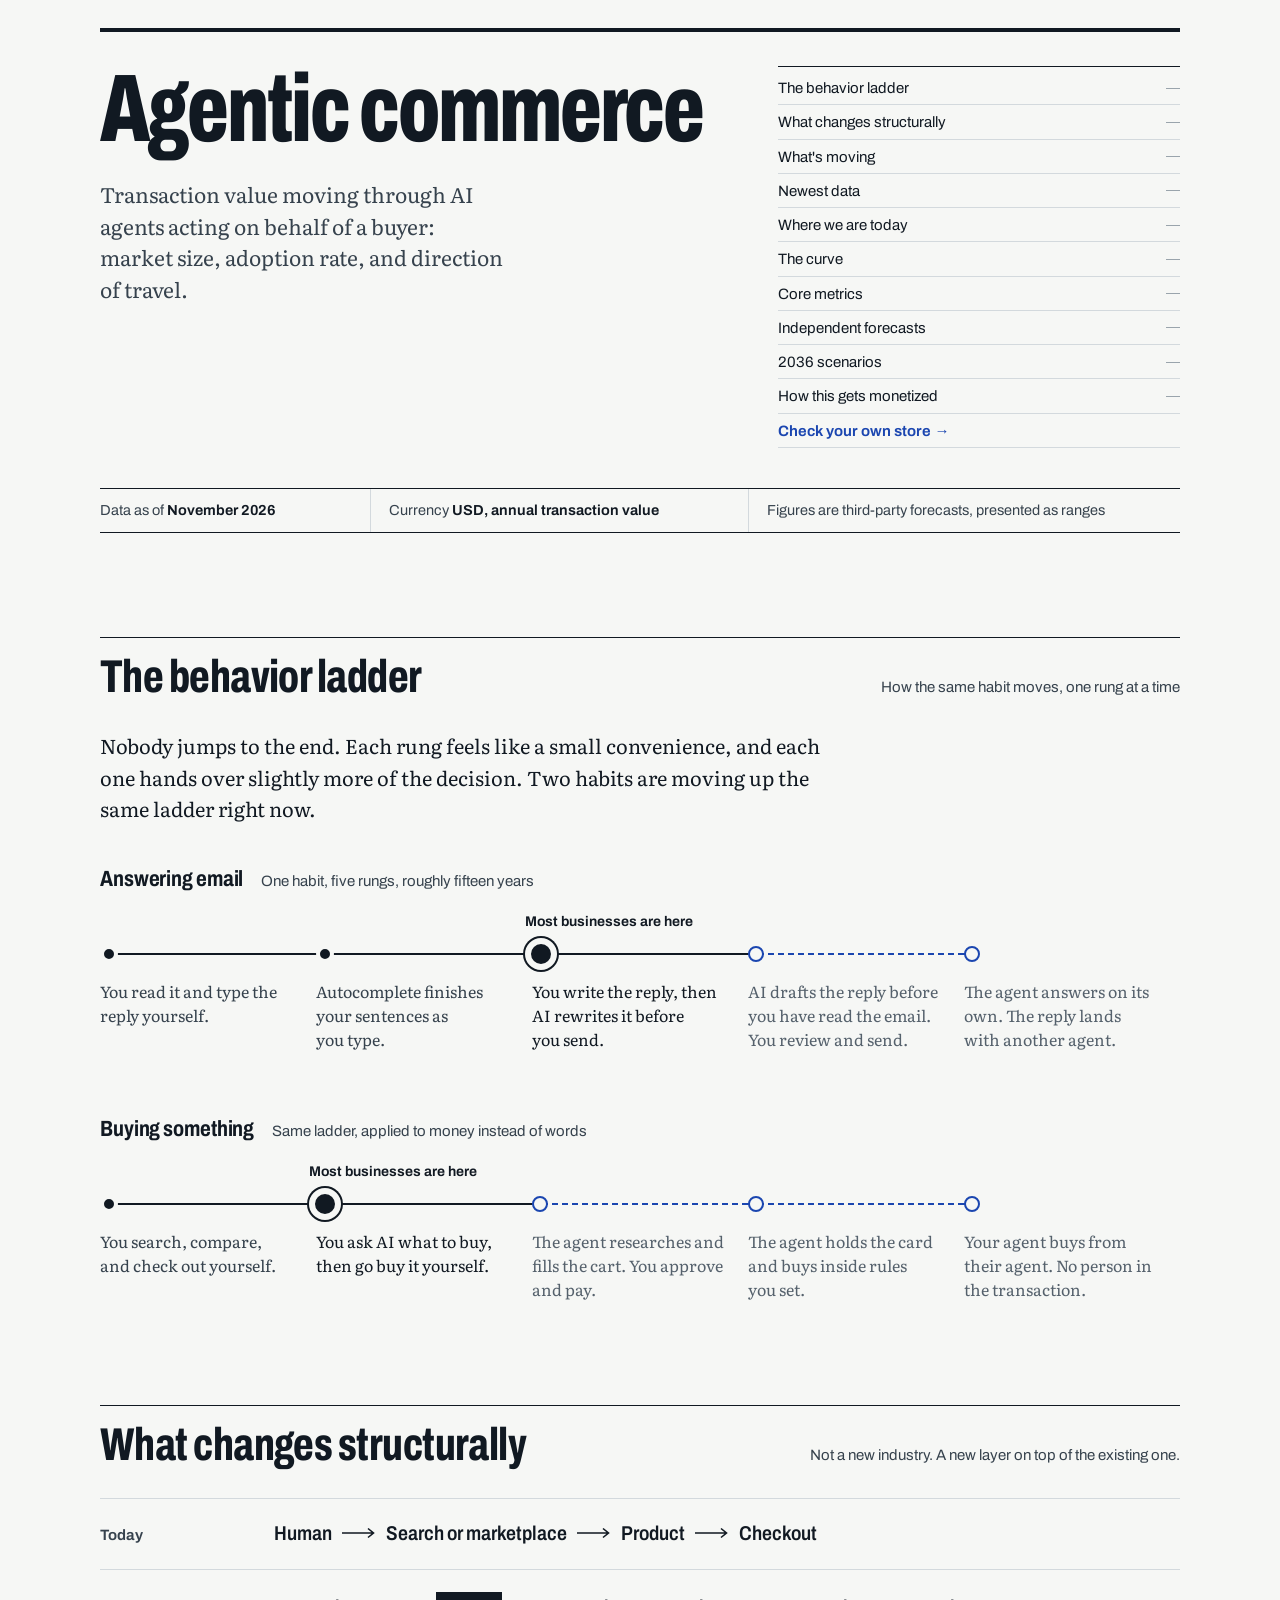
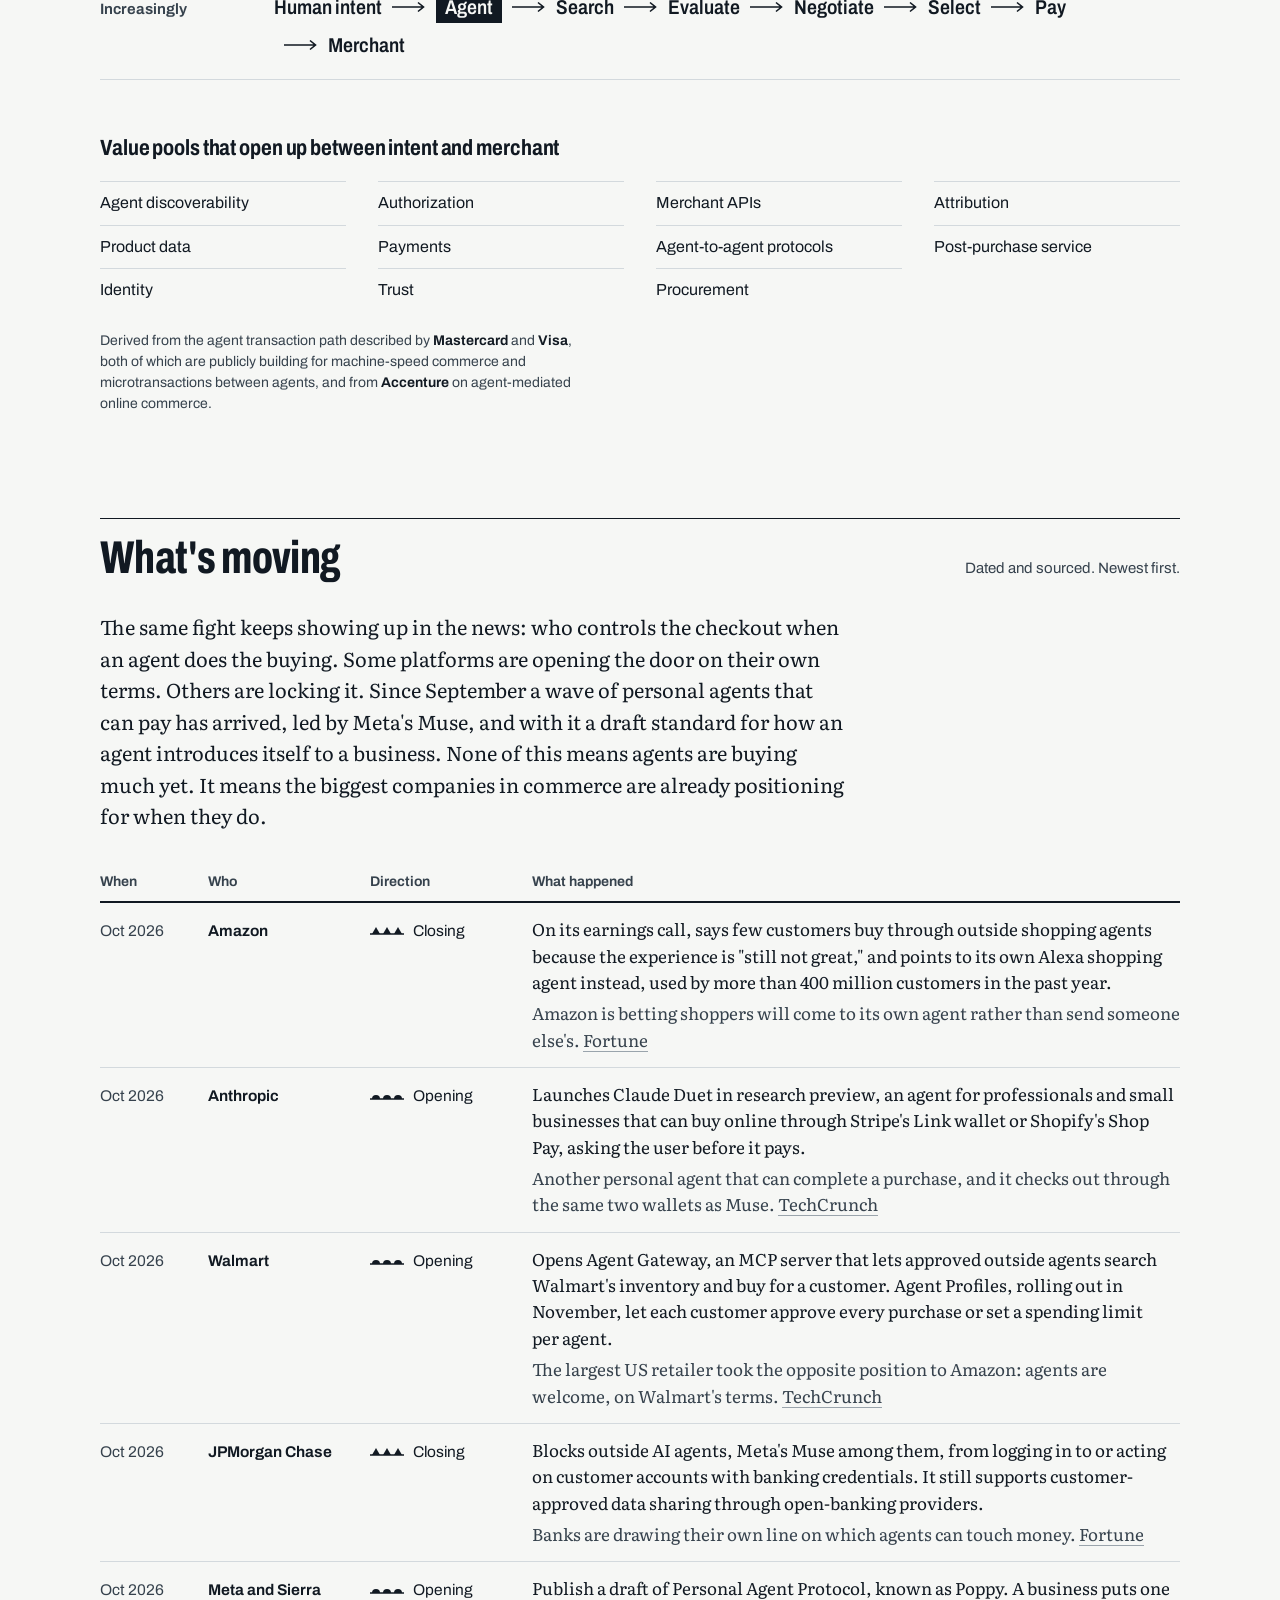
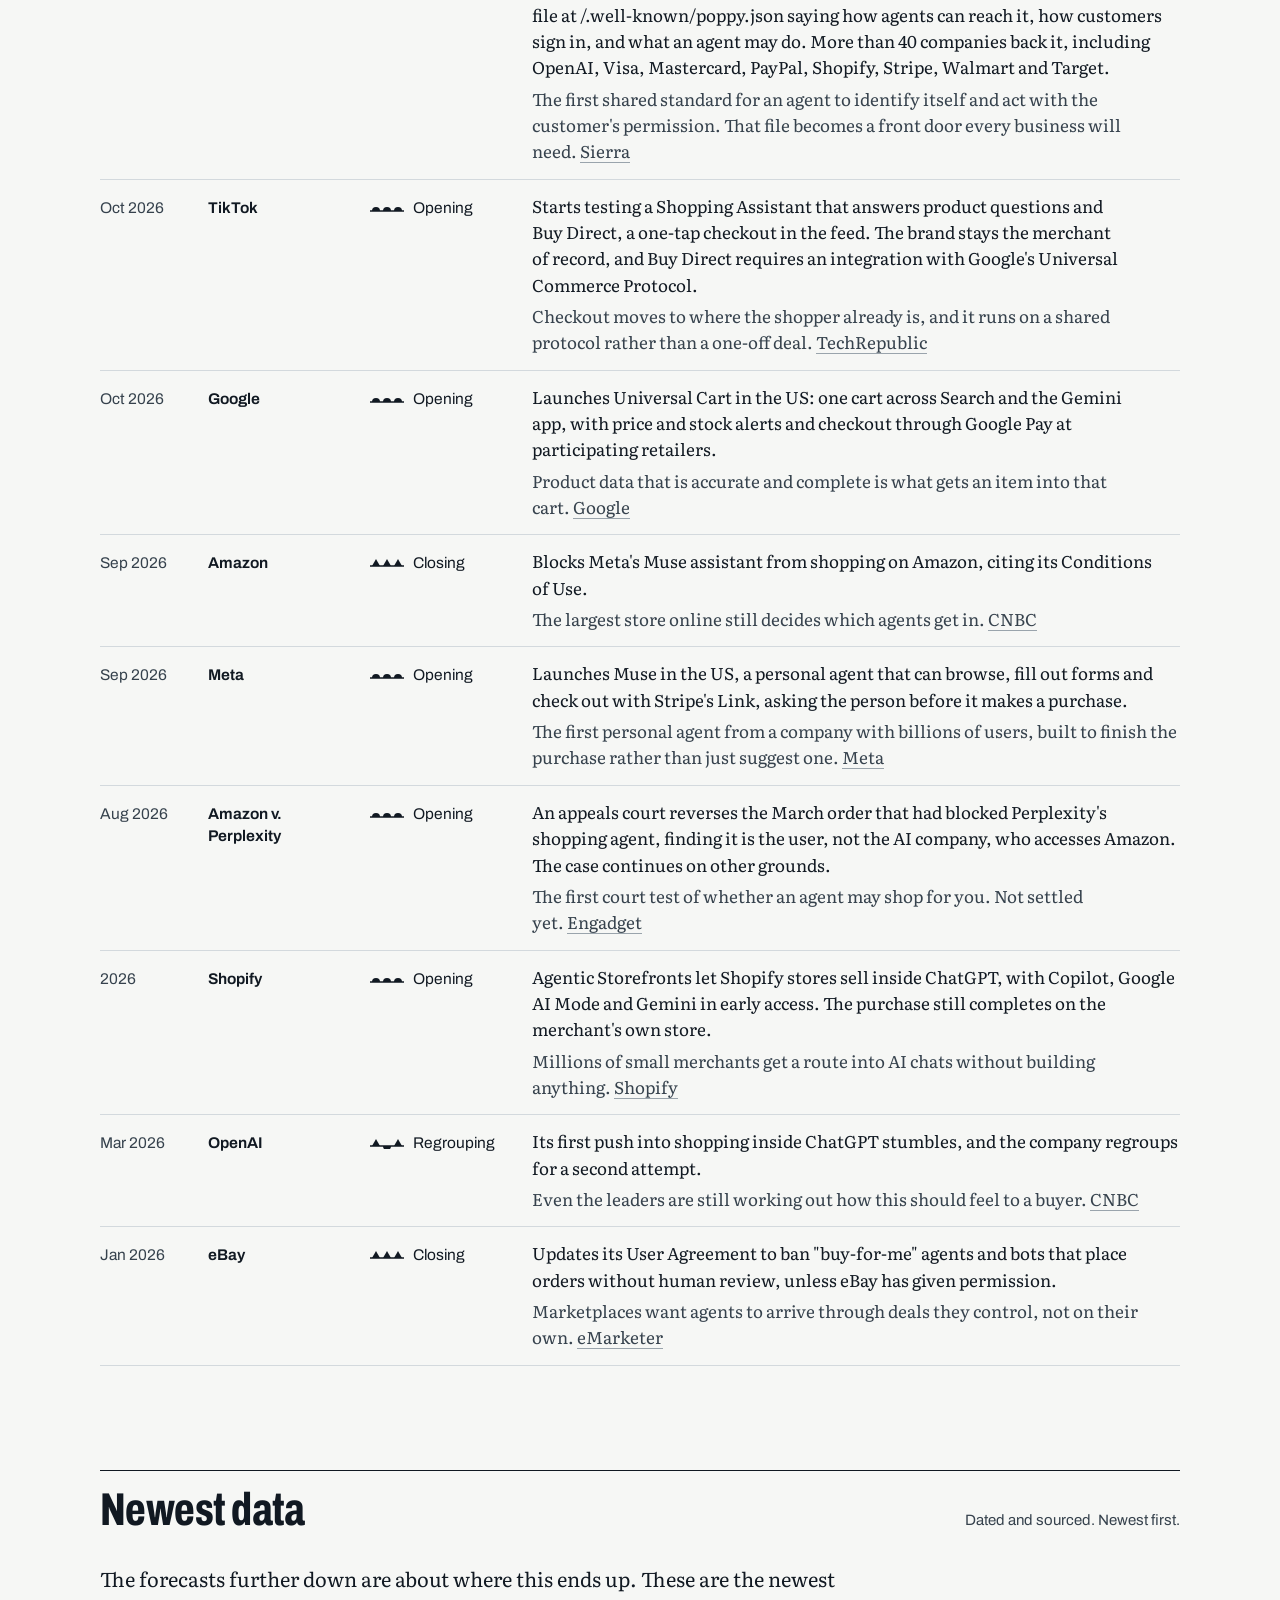
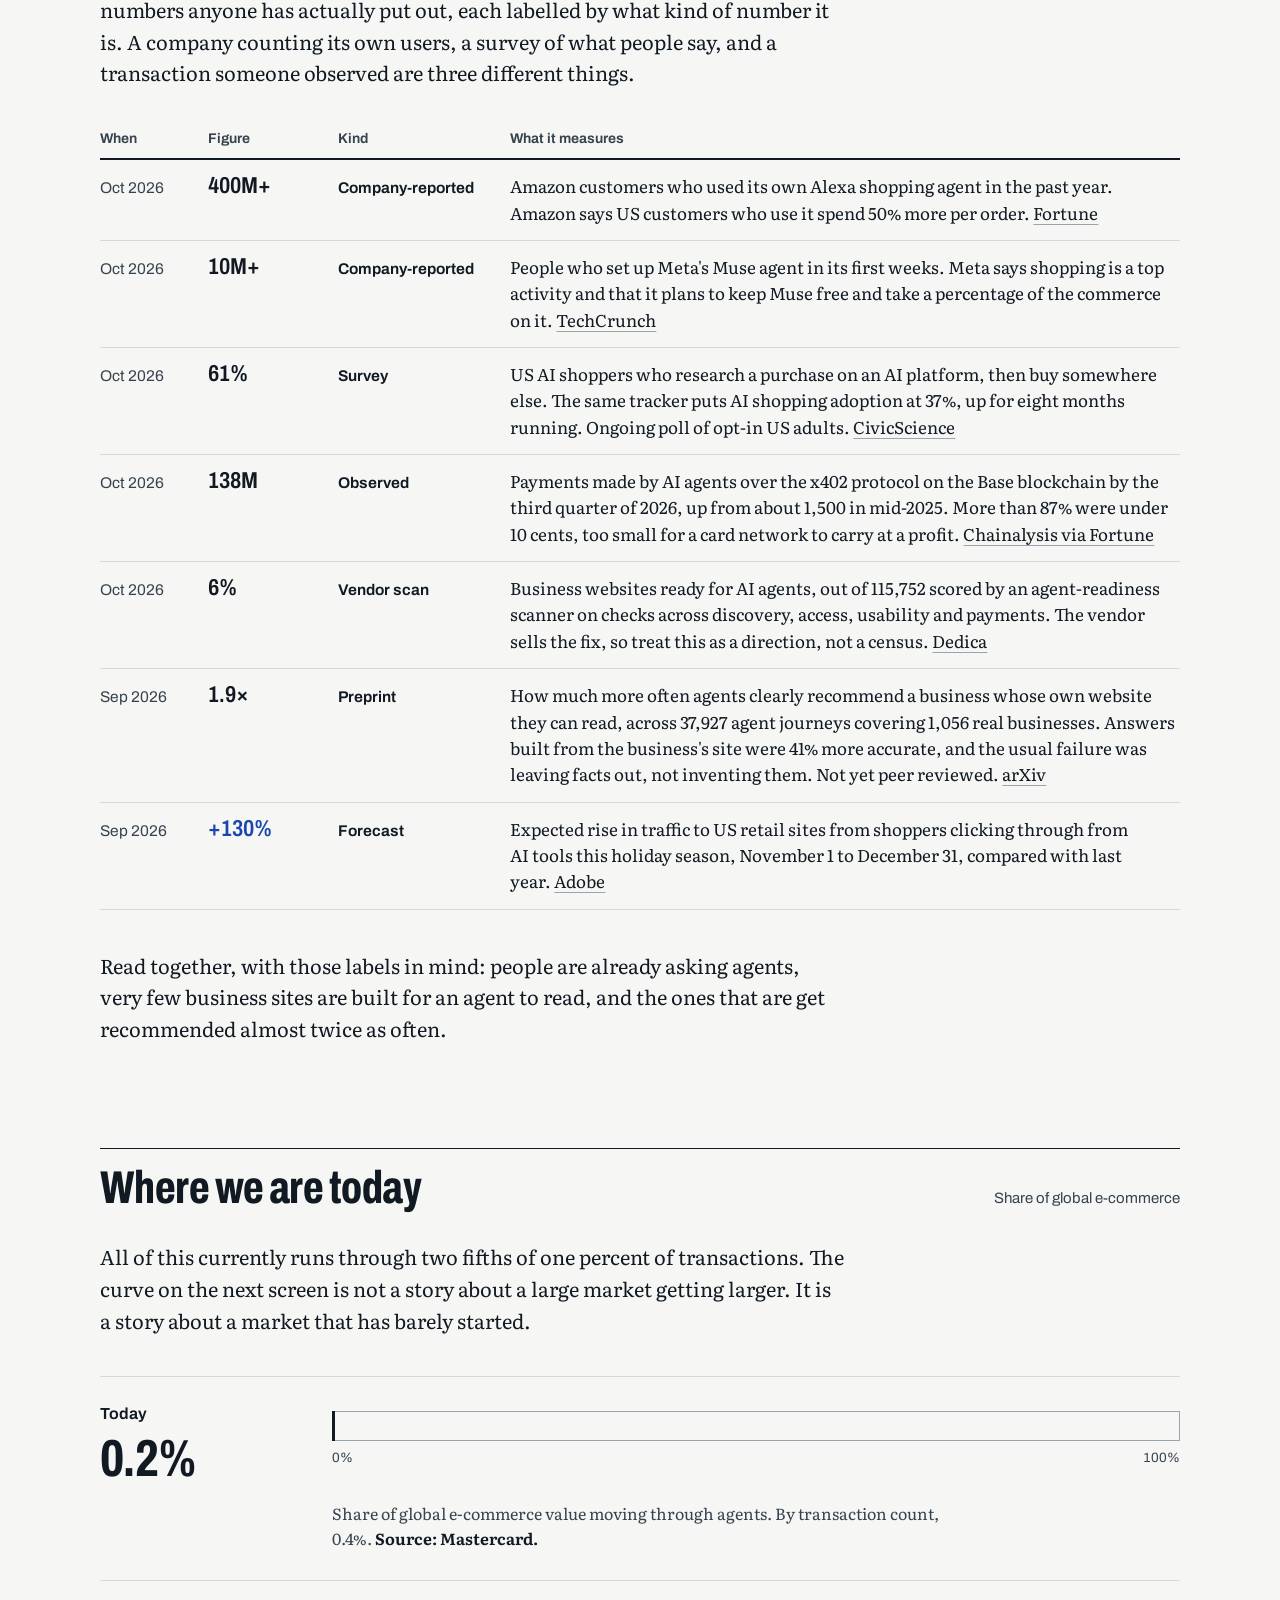
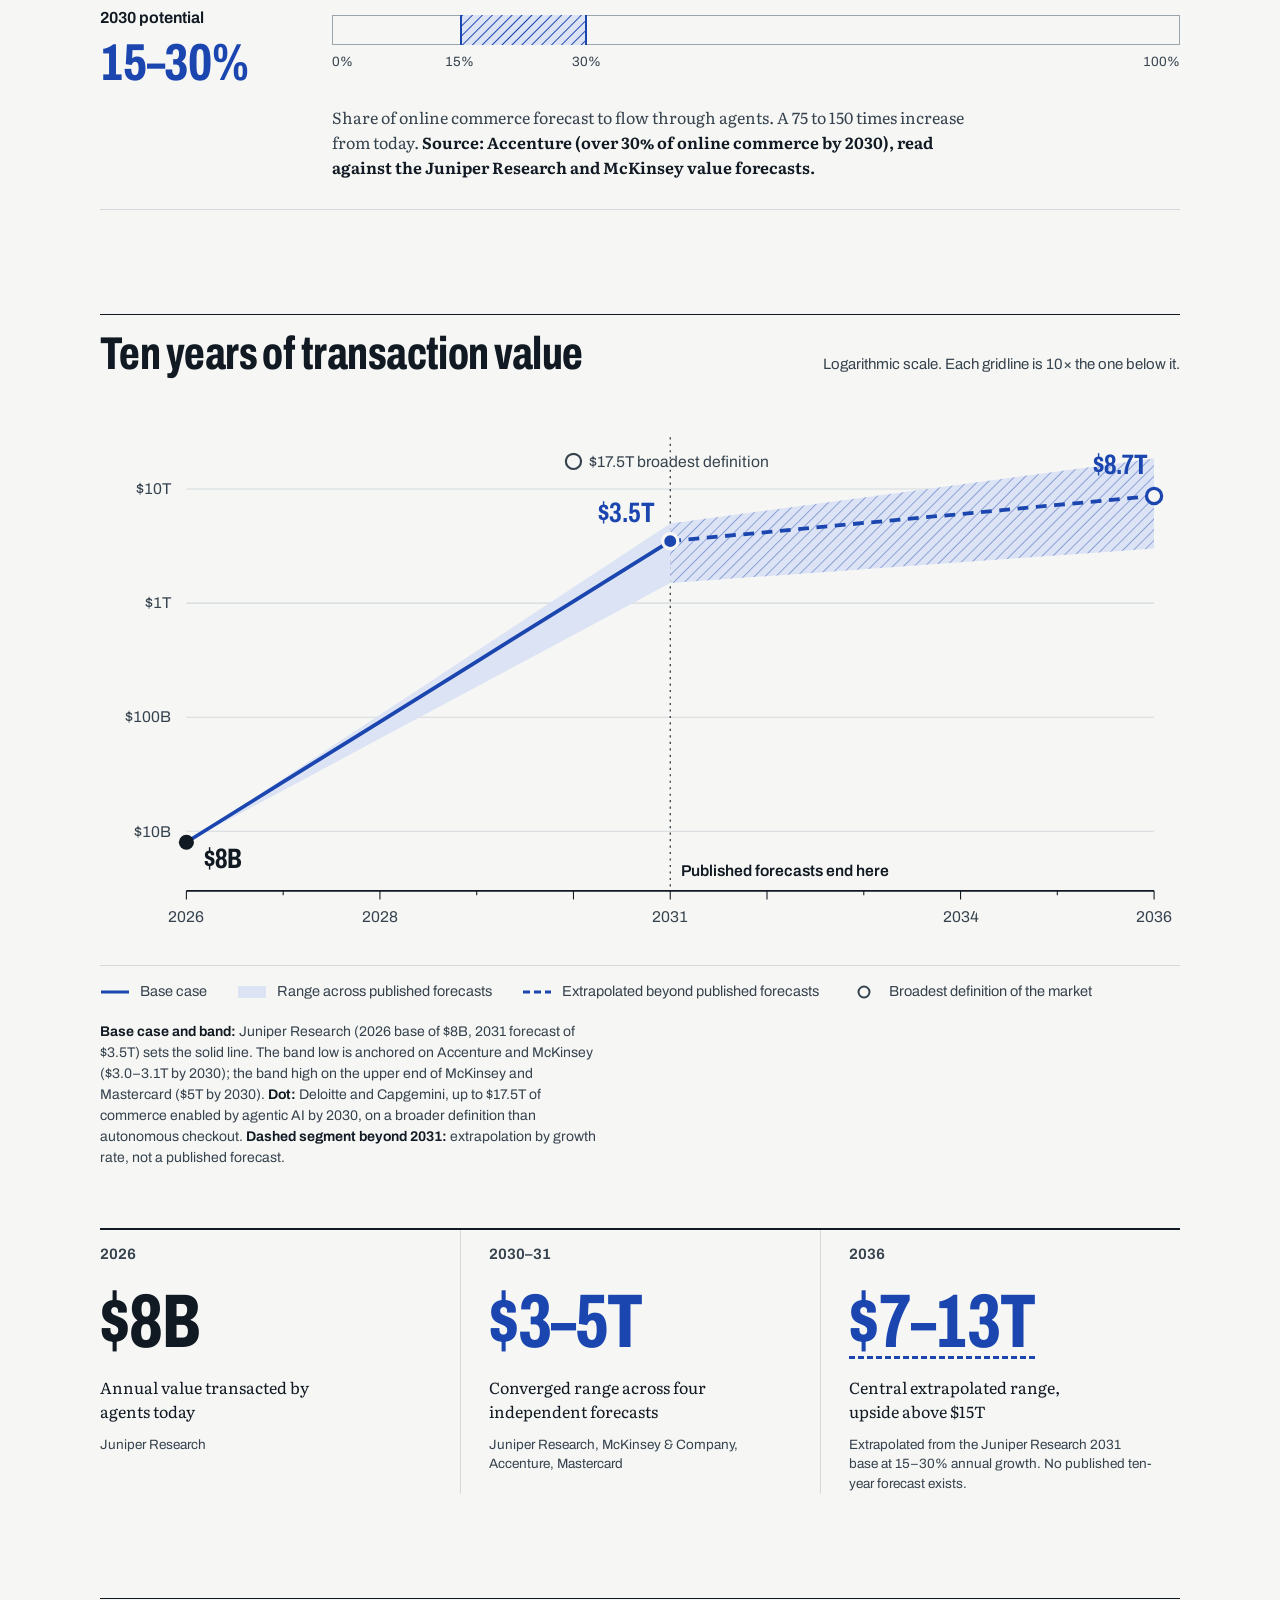
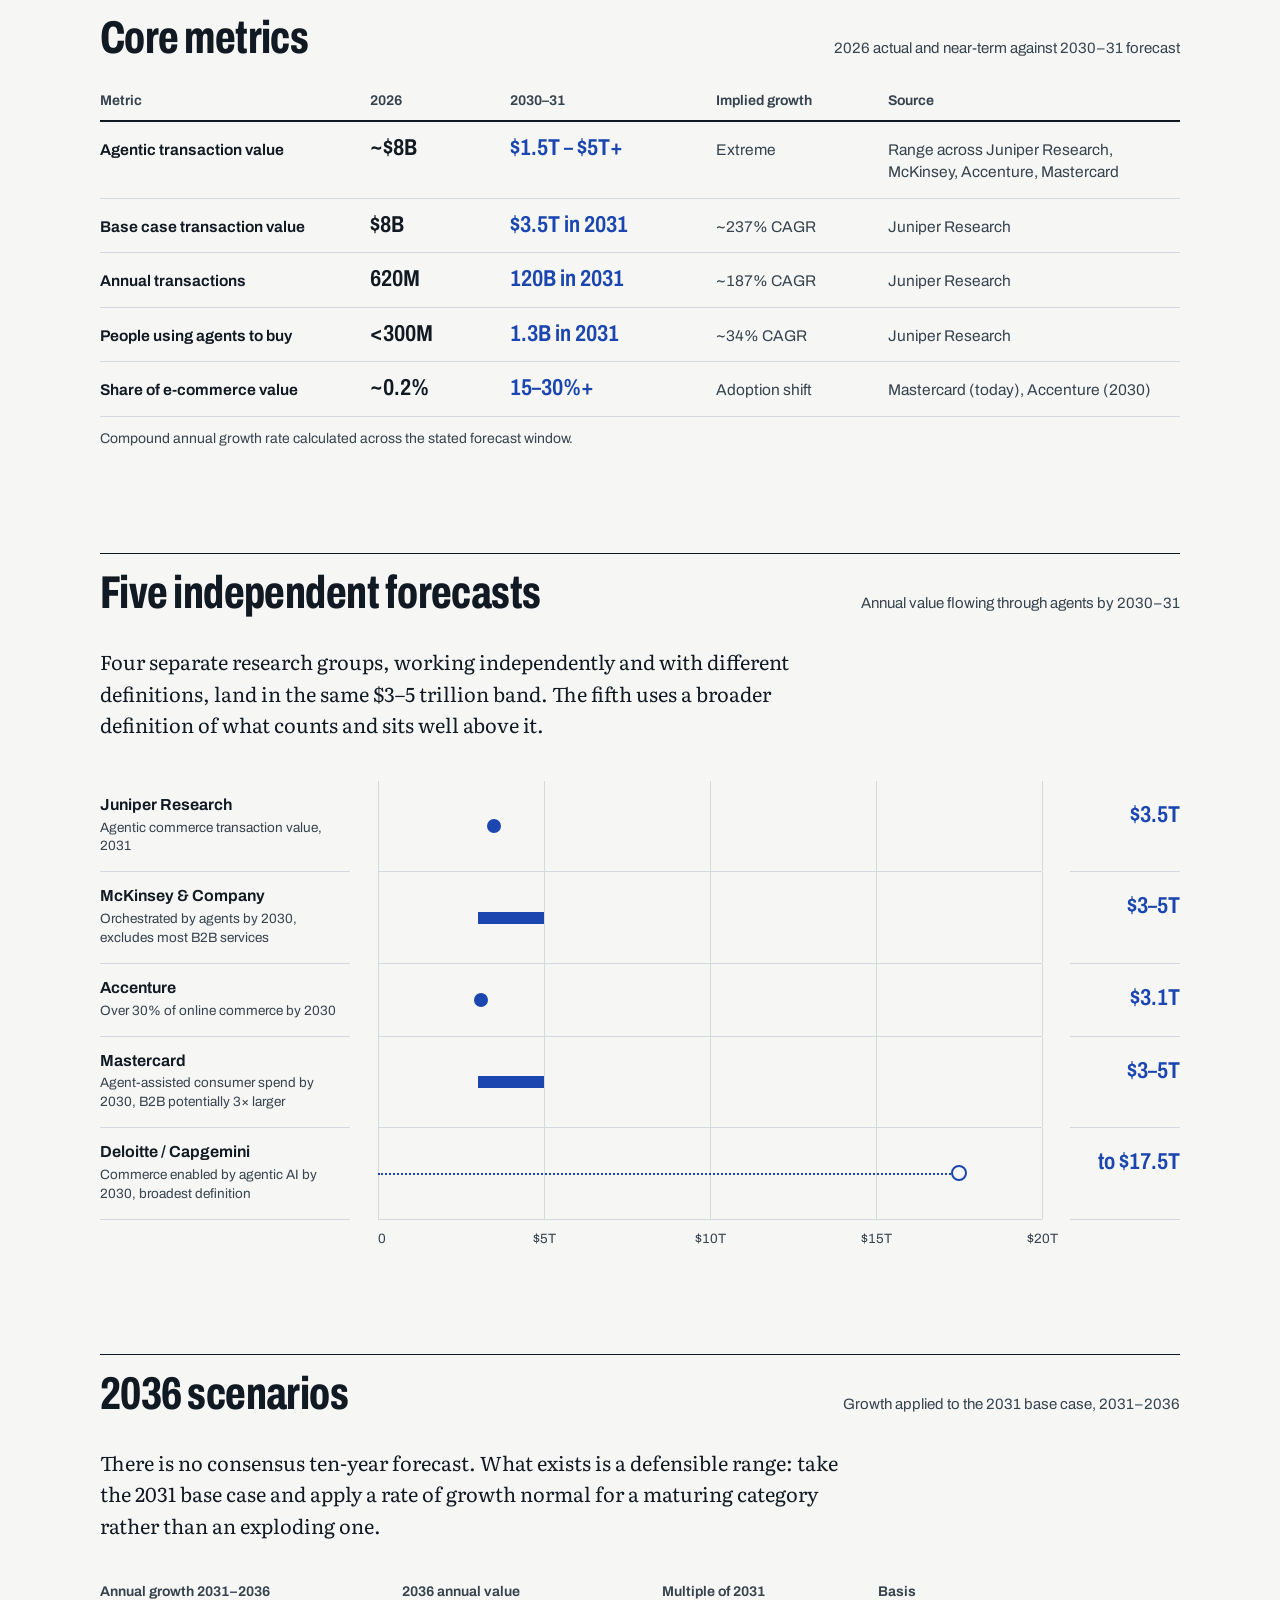
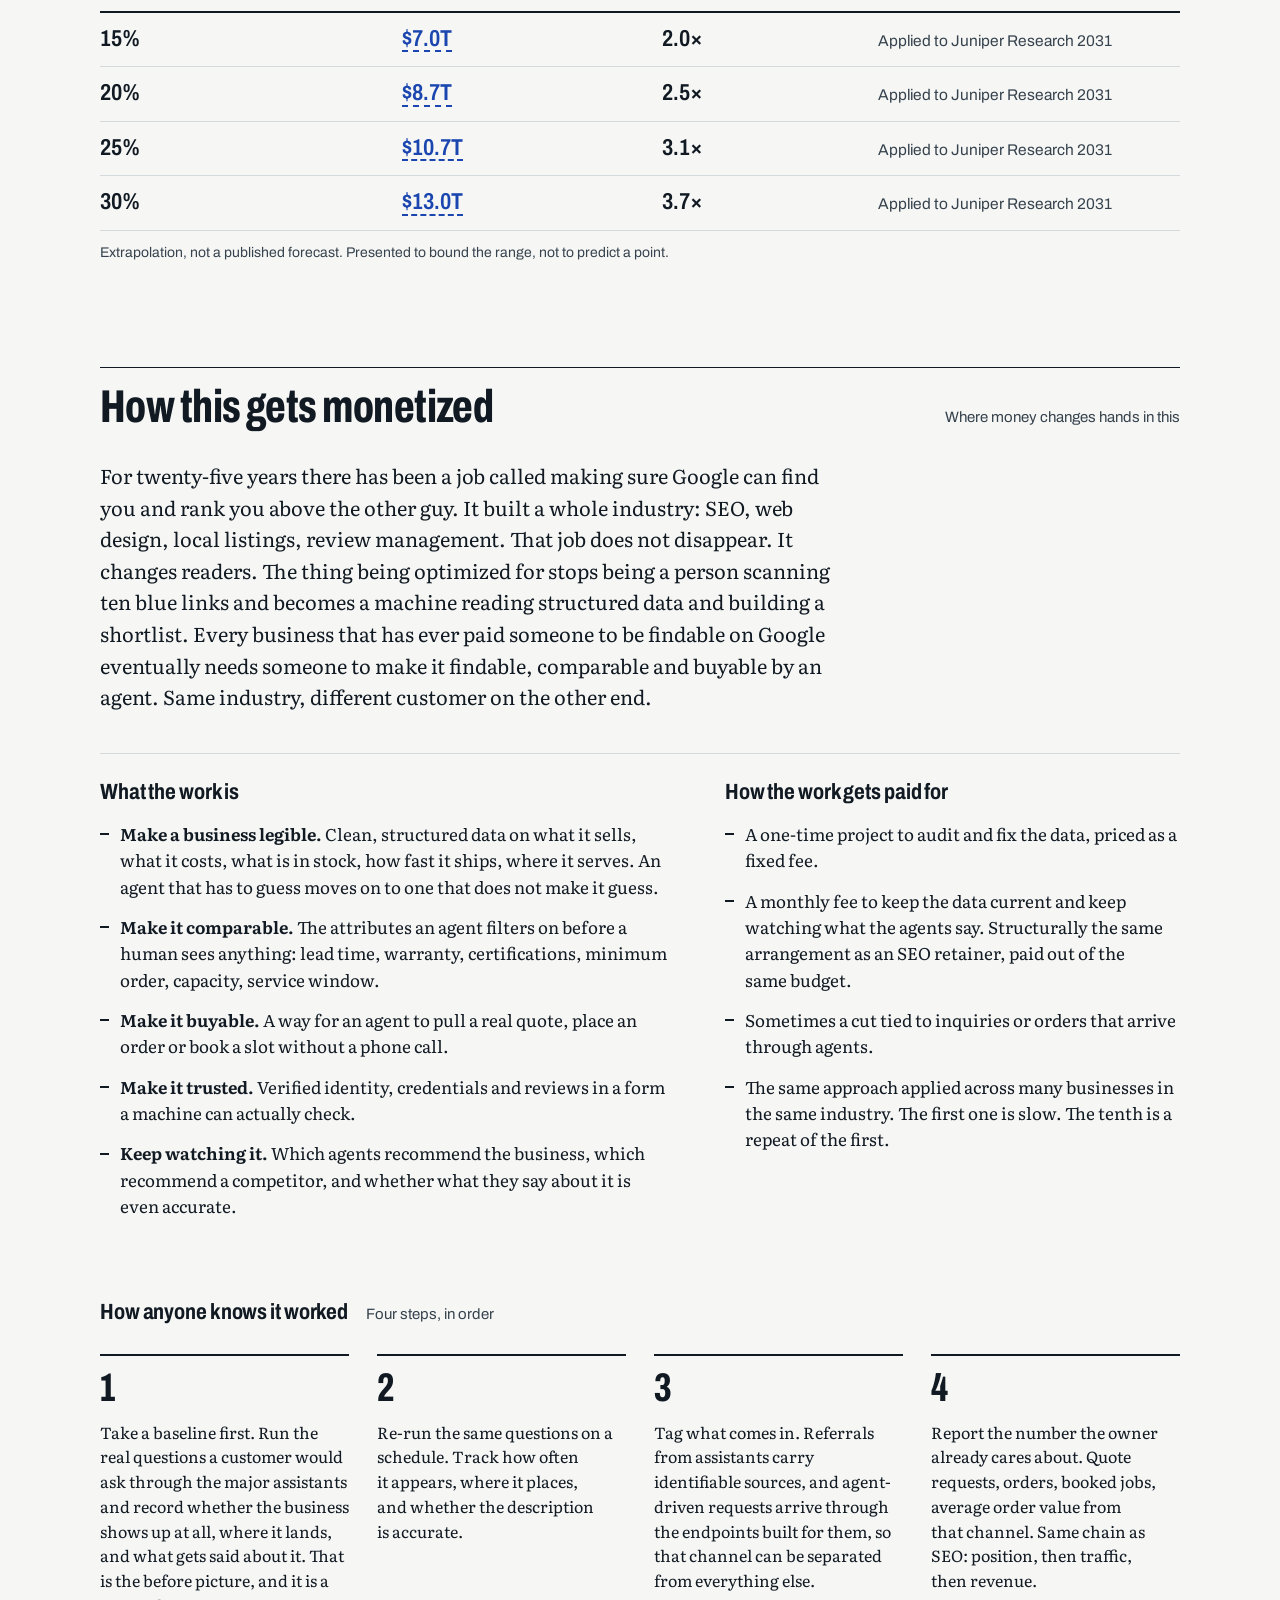
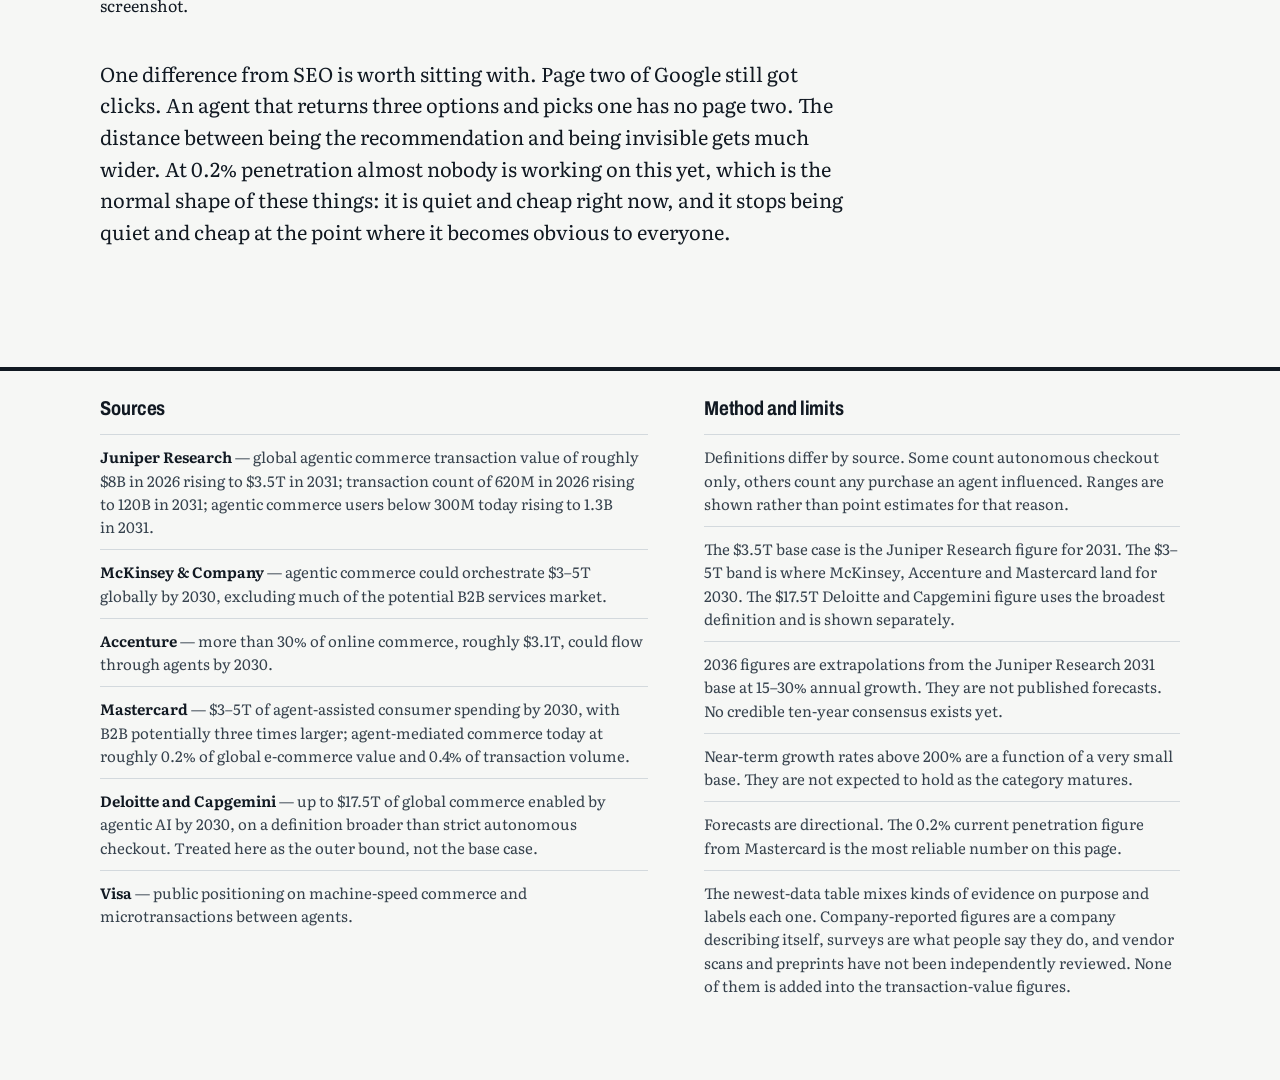
==== index.html @ 46bdcc42 "Add the store check, link previews and a portfolio README - check.html: ten yes-or-no questions for " ====
<!DOCTYPE html>
<html lang="en">
<head>
<meta charset="utf-8">
<meta name="viewport" content="width=device-width, initial-scale=1">
<title>Agentic Commerce — Standing Data Briefing</title>
<meta name="description" content="A standing, sourced briefing on agentic commerce: who is opening and closing the door to AI shopping agents, the newest numbers, and where the forecasts point.">
<meta property="og:type" content="website">
<meta property="og:title" content="Agentic commerce: what's moving, and what the numbers say">
<meta property="og:description" content="Who is opening the door to AI shopping agents, who is closing it, and the newest data. Every claim links to its source.">
<meta property="og:url" content="https://james-bonaguro.github.io/agentic-commerce-briefing/">
<meta property="og:image" content="https://james-bonaguro.github.io/agentic-commerce-briefing/og.png">
<meta property="og:image:width" content="1200">
<meta property="og:image:height" content="630">
<meta name="twitter:card" content="summary_large_image">
<link rel="icon" href="data:image/svg+xml,%3Csvg xmlns='http://www.w3.org/2000/svg' viewBox='0 0 32 32'%3E%3Crect width='32' height='32' fill='%23111922'/%3E%3Cpath d='M7 22l6-7 5 4 7-9' stroke='%23F6F7F5' stroke-width='3.5' fill='none'/%3E%3C/svg%3E">
<style>
/* Fonts: Archivo (Omnibus-Type) and Literata (TypeTogether), both SIL Open Font License 1.1.
   Embedded so the page works offline. */
@font-face{font-family:"Archivo";src:url([data-uri]) format("woff2");font-weight:400 800;font-stretch:62% 100%;font-display:swap;}
@font-face{font-family:"Literata";src:url([data-uri]) format("woff2");font-weight:400 700;font-display:swap;}

/* ============================================================
   TOKENS
   Ink is what has been measured. Cobalt is a forecast.
   A dashed or hatched mark is an extrapolation beyond any published forecast.
   ============================================================ */
:root{
  --paper:#F6F7F5;
  --ink:#111922;
  --ink-2:#36424D;
  --ink-3:#55616C;
  --rule:#9AA4AC;
  --hair:#D3D9DD;
  --fc:#1B46B0;
  --fc-tint:#DCE3F4;
  --select:#C9D2DA;

  --f-ui:"Archivo","Arial Narrow","Helvetica Neue",Arial,sans-serif;
  --f-body:"Literata",Georgia,"Times New Roman",serif;

  --maxw:1160px;
  --gut:40px;
}

*{box-sizing:border-box;}
html{
  scroll-behavior:smooth;scroll-padding-top:64px;
  -webkit-print-color-adjust:exact;print-color-adjust:exact;
  scrollbar-color:var(--rule) var(--paper);
}
body{
  margin:0;background:var(--paper);color:var(--ink);
  font-family:var(--f-body);font-size:18px;line-height:1.6;
  -webkit-font-smoothing:antialiased;text-rendering:optimizeLegibility;
}
::selection{background:var(--select);color:var(--ink);}
:focus-visible{outline:2px solid var(--ink);outline-offset:3px;}
a{color:inherit;text-decoration-line:underline;text-decoration-color:var(--rule);text-decoration-thickness:1px;text-underline-offset:.22em;}
a:hover{text-decoration-color:var(--ink);text-decoration-thickness:2px;}
b{font-weight:650;}
h1,h2,h3{font-family:var(--f-ui);margin:0;text-wrap:balance;}
p{margin:0 0 1em;text-wrap:pretty;}
li,td,.attr-line,.cap,.sub,.why{text-wrap:pretty;}
.wrap{max-width:var(--maxw);margin:0 auto;padding:0 var(--gut);}
.num,td.num{font-variant-numeric:tabular-nums lining-nums;}

/* ============================================================
   RUNNING HEAD (appears once the masthead has scrolled away)
   ============================================================ */
.runhead{
  position:fixed;top:0;left:0;right:0;z-index:30;
  background:var(--paper);border-bottom:1px solid var(--rule);
  transform:translateY(-101%);transition:transform .32s cubic-bezier(.16,1,.3,1);
}
.runhead.on{transform:none;}
.runhead .wrap{display:flex;align-items:baseline;gap:24px;height:48px;padding-top:14px;
  font-family:var(--f-ui);font-size:14px;color:var(--ink-2);}
.runhead .t{font-weight:700;font-stretch:75%;font-size:17px;color:var(--ink);letter-spacing:-.005em;}
.runhead .cur{margin-left:auto;color:var(--ink);font-weight:600;}

/* ============================================================
   MASTHEAD
   ============================================================ */
.masthead{padding-top:28px;}
.masthead .bar{border-top:4px solid var(--ink);}
.mh-grid{display:grid;grid-template-columns:minmax(0,1.55fr) minmax(0,1fr);gap:56px;padding:34px 0 40px;}
.masthead h1{
  font-size:clamp(56px,8.4vw,96px);line-height:.9;font-weight:800;font-stretch:66%;
  letter-spacing:-.022em;
}
.masthead .sub{font-size:21px;line-height:1.5;color:var(--ink-2);max-width:34ch;margin:26px 0 0;}
.contents{border-top:1px solid var(--ink);padding-top:4px;align-self:end;}
.contents ul{list-style:none;margin:0;padding:0;}
.contents li{border-bottom:1px solid var(--hair);}
.contents a{
  display:flex;justify-content:space-between;gap:12px;padding:7px 0 6px;text-decoration:none;
  font-family:var(--f-ui);font-size:15px;line-height:1.35;color:var(--ink);
}
.contents a::after{content:"";width:14px;height:1px;background:var(--rule);align-self:center;flex:none;transition:width .2s ease-out,background .2s;}
.contents a:hover::after,.contents a:focus-visible::after{width:28px;background:var(--ink);}
.contents a.out{font-weight:650;color:var(--fc);}
.contents a.out::after{display:none;}
.stamp{display:grid;grid-template-columns:1fr 1.4fr 1.6fr;border-top:1px solid var(--ink);border-bottom:1px solid var(--ink);
  font-family:var(--f-ui);font-size:14.5px;line-height:1.4;color:var(--ink-2);}
.stamp span{padding:11px 18px 12px 0;}
.stamp span+span{padding-left:18px;border-left:1px solid var(--hair);}
.stamp b{color:var(--ink);font-weight:650;}

/* ============================================================
   SECTIONS
   ============================================================ */
section{padding:104px 0 0;}
.sh{border-top:1px solid var(--ink);padding-top:16px;margin-bottom:30px;
  display:grid;grid-template-columns:minmax(0,1fr) minmax(0,auto);gap:8px 40px;align-items:baseline;}
.sh h2{font-size:clamp(32px,3.9vw,46px);line-height:1;font-weight:750;font-stretch:70%;letter-spacing:-.012em;}
.sh .note{font-family:var(--f-ui);font-size:15px;line-height:1.4;color:var(--ink-2);max-width:42ch;text-align:right;margin:0;}
.lede{font-size:20px;line-height:1.58;max-width:62ch;margin:0 0 40px;}
h3{font-size:22px;line-height:1.15;font-weight:700;font-stretch:80%;letter-spacing:-.005em;}
.k{font-family:var(--f-ui);font-size:15px;color:var(--ink-2);margin-top:4px;}
.attr-line{font-family:var(--f-ui);font-size:14px;line-height:1.5;color:var(--ink-2);max-width:62ch;margin-top:18px;}
.attr-line b{color:var(--ink);font-weight:650;}
.close{font-size:20px;line-height:1.58;max-width:62ch;margin:40px 0 0;}

/* ============================================================
   LADDER: a track of five stations. Passed stations solid,
   the current one struck forward, stations still ahead ghosted.
   ============================================================ */
.ladder{margin-top:12px;}
.ladder+.ladder{margin-top:64px;}
.ladder-hd{display:flex;align-items:baseline;gap:18px;flex-wrap:wrap;}
.track5{display:grid;grid-template-columns:repeat(5,minmax(0,1fr));margin-top:52px;}
.stn{position:relative;padding:34px 22px 0 0;}
.stn::before{content:"";position:absolute;left:0;right:0;top:8px;border-top:2px solid var(--ink);}
.stn:first-child::before{left:8px;}
.stn:last-child::before{right:calc(100% - 9px);}
.stn.ahead::before{border-top:2px dashed var(--fc);}
.stn.at::before{right:0;}
.stn.at+.stn.ahead::before{left:0;}
.stn .dot{position:absolute;left:0;top:0;width:18px;height:18px;border-radius:50%;background:var(--ink);border:4px solid var(--paper);box-shadow:0 0 0 0 var(--ink);}
.stn.at .dot{left:-7px;top:-7px;width:32px;height:32px;border:6px solid var(--paper);box-shadow:0 0 0 2px var(--ink);}
.stn.ahead .dot{background:var(--paper);border:2px solid var(--fc);width:16px;height:16px;top:1px;}
.stn p{font-size:16px;line-height:1.5;margin:0;color:var(--ink-2);max-width:26ch;}
.stn.at p{color:var(--ink);}
.stn.ahead p{color:var(--ink-3);}
.flag{position:absolute;left:-7px;top:-34px;white-space:nowrap;font-family:var(--f-ui);font-size:14px;font-weight:650;color:var(--ink);}

/* ============================================================
   PATH SHIFT
   ============================================================ */
.paths{border-top:1px solid var(--hair);}
.prow{display:grid;grid-template-columns:150px minmax(0,1fr);gap:24px;padding:22px 0;border-bottom:1px solid var(--hair);align-items:baseline;}
.prow .cap{font-family:var(--f-ui);font-size:15px;font-weight:650;color:var(--ink-2);}
.chain{display:flex;flex-wrap:wrap;align-items:center;gap:10px 0;font-family:var(--f-ui);font-size:20px;font-weight:600;font-stretch:85%;line-height:1.2;}
.chain .step{white-space:nowrap;display:inline-flex;align-items:center;}
.chain .lbl{display:inline-block;}
.chain .arw{display:inline-block;width:34px;height:12px;margin:0 10px;flex:none;}
.chain .lbl.hl{background:var(--ink);color:var(--paper);padding:3px 9px 4px;}
.pools{margin-top:56px;}
.pools ul{list-style:none;margin:20px 0 0;padding:0;columns:4 200px;column-gap:32px;}
.pools li{break-inside:avoid;font-family:var(--f-ui);font-size:16px;padding:8px 0 9px;border-top:1px solid var(--hair);}

/* ============================================================
   TABLES (set in Archivo with tabular figures)
   ============================================================ */
table{width:100%;border-collapse:collapse;font-family:var(--f-ui);font-size:15.5px;line-height:1.45;}
caption{caption-side:bottom;text-align:left;font-family:var(--f-ui);font-size:14px;color:var(--ink-2);padding-top:12px;}
th{text-align:left;font-weight:650;color:var(--ink-2);font-size:14px;padding:0 18px 9px 0;border-bottom:2px solid var(--ink);vertical-align:bottom;}
td{padding:13px 18px 14px 0;border-bottom:1px solid var(--hair);vertical-align:baseline;}
th:last-child,td:last-child{padding-right:0;}
td.big{font-size:23px;font-weight:650;font-stretch:78%;line-height:1.1;white-space:nowrap;}
td.lab{font-weight:650;color:var(--ink);}
td.q{color:var(--ink-2);}
td.prose{font-family:var(--f-body);font-size:17px;line-height:1.55;}
.why{display:block;margin-top:5px;color:var(--ink-2);}
.fc-v{color:var(--fc);}
.ext-v{color:var(--fc);text-decoration:underline dashed var(--fc);text-decoration-thickness:2px;text-underline-offset:.2em;}
.front{display:inline-block;width:34px;height:12px;vertical-align:-1px;margin-right:9px;}
.dirc{white-space:nowrap;}

/* ============================================================
   PENETRATION
   ============================================================ */
.pen-row{display:grid;grid-template-columns:200px minmax(0,1fr);gap:8px 32px;padding:24px 0 30px;border-top:1px solid var(--hair);}
.pen-row:last-child{border-bottom:1px solid var(--hair);}
.pen-row .t{font-family:var(--f-ui);font-size:16px;font-weight:650;}
.pen-row .n{font-family:var(--f-ui);font-size:52px;font-weight:750;font-stretch:70%;line-height:1;margin-top:6px;letter-spacing:-.01em;}
.pen-row .bar{position:relative;height:30px;margin-top:10px;border:1px solid var(--rule);background:var(--paper);}
.pen-row .fill{position:absolute;top:-1px;bottom:-1px;left:-1px;background:var(--ink);}
.pen-row .fill.range{left:auto;background:var(--fc-tint);border-left:2px solid var(--fc);border-right:2px solid var(--fc);}
.pen-row .fill.range svg{display:block;width:100%;height:100%;}
.pen-row .ticks{position:relative;height:22px;font-family:var(--f-ui);font-size:13.5px;color:var(--ink-2);}
.pen-row .ticks span{position:absolute;top:6px;}
.pen-row .sub{grid-column:2;font-size:16px;line-height:1.55;color:var(--ink-2);max-width:72ch;margin-top:8px;}
.pen-row .sub b{color:var(--ink);}

/* ============================================================
   CURVE
   ============================================================ */
.curve-fig{margin:0;}
#curve-svg svg{display:block;width:100%;height:auto;overflow:visible;}
#curve-svg text{font-family:var(--f-ui);}
.reveal.draw{animation:reveal 1.1s cubic-bezier(.16,1,.3,1) both;}
@keyframes reveal{from{clip-path:inset(0 100% 0 0);}to{clip-path:inset(0 0 0 0);}}
.legend{display:flex;flex-wrap:wrap;gap:10px 30px;margin-top:18px;padding-top:14px;border-top:1px solid var(--hair);
  font-family:var(--f-ui);font-size:14.5px;color:var(--ink-2);}
.legend span{display:inline-flex;align-items:center;gap:10px;}
.legend svg{width:30px;height:14px;flex:none;}

/* extended outlook: the three headline figures as dated columns */
.outlook{display:grid;grid-template-columns:repeat(3,minmax(0,1fr));margin-top:60px;border-top:2px solid var(--ink);}
.outlook>div{padding:12px 28px 0 0;}
.outlook>div+div{padding-left:28px;border-left:1px solid var(--hair);}
.outlook .yr{font-family:var(--f-ui);font-size:15px;font-weight:650;color:var(--ink-2);}
.outlook .val{font-family:var(--f-ui);font-size:clamp(48px,6vw,76px);font-weight:750;font-stretch:66%;line-height:1;letter-spacing:-.015em;margin-top:18px;}
.outlook .val.ext-v{text-decoration-thickness:3px;text-underline-offset:.12em;}
.outlook .cap{font-family:var(--f-body);font-size:16px;line-height:1.45;color:var(--ink);margin-top:16px;max-width:28ch;}
.outlook .attr{font-family:var(--f-ui);font-size:13.5px;line-height:1.45;color:var(--ink-2);margin-top:12px;}

/* ============================================================
   FORECAST RANGES
   ============================================================ */
.fc{display:grid;grid-template-columns:250px minmax(0,1fr) 110px;column-gap:28px;}
.fc>.c{padding:14px 0 15px;border-bottom:1px solid var(--hair);}
.fc .src{font-family:var(--f-ui);font-size:16px;font-weight:650;line-height:1.3;}
.fc .src small{display:block;font-weight:400;color:var(--ink-2);font-size:13.5px;line-height:1.4;margin-top:3px;}
.fc .amt{font-family:var(--f-ui);font-size:23px;font-weight:650;font-stretch:78%;text-align:right;white-space:nowrap;align-self:stretch;padding-top:16px;}
.lane{position:relative;align-self:stretch;}
.lane .g{position:absolute;top:0;bottom:0;width:1px;background:var(--hair);}
.lane .rng{position:absolute;top:50%;height:12px;margin-top:-6px;background:var(--fc);}
.lane .pt{position:absolute;top:50%;width:14px;height:14px;margin:-7px 0 0 -7px;border-radius:50%;background:var(--fc);}
.lane .upto{position:absolute;top:50%;height:0;border-top:2px dotted var(--fc);}
.lane .ring{position:absolute;top:50%;width:16px;height:16px;margin:-8px 0 0 -8px;border-radius:50%;border:2px solid var(--fc);background:var(--paper);}
.fc .axis{grid-column:2;position:relative;height:30px;font-family:var(--f-ui);font-size:13.5px;color:var(--ink-2);}
.fc .axis span{position:absolute;top:8px;transform:translateX(-50%);white-space:nowrap;}
.fc .axis span:first-child{transform:none;}

/* ============================================================
   MONETIZATION
   ============================================================ */
.cols2{display:grid;grid-template-columns:minmax(0,1.25fr) minmax(0,1fr);gap:56px;border-top:1px solid var(--hair);padding-top:26px;}
.cols2 ul{margin:16px 0 0;padding:0;list-style:none;}
.cols2 li{font-size:17px;line-height:1.55;margin:0 0 14px;padding-left:20px;position:relative;}
.cols2 li::before{content:"";position:absolute;left:0;top:.72em;width:9px;height:2px;background:var(--ink);}
.steps{margin-top:64px;}
.steps ol{list-style:none;margin:28px 0 0;padding:0;display:grid;grid-template-columns:repeat(4,minmax(0,1fr));gap:0 28px;counter-reset:s;}
.steps li{counter-increment:s;border-top:2px solid var(--ink);padding-top:12px;font-size:16px;line-height:1.55;}
.steps li::before{content:counter(s);display:block;font-family:var(--f-ui);font-weight:750;font-stretch:66%;font-size:40px;line-height:1;margin-bottom:12px;}

/* ============================================================
   FOOTER
   ============================================================ */
footer{margin-top:120px;border-top:4px solid var(--ink);padding:26px 0 72px;}
footer .cols{display:grid;grid-template-columns:minmax(0,1.15fr) minmax(0,1fr);gap:56px;}
footer h3{font-size:20px;margin-bottom:14px;}
footer ul{margin:0;padding:0;list-style:none;}
footer li{font-size:15px;line-height:1.55;color:var(--ink-2);padding:10px 0 11px;border-top:1px solid var(--hair);}
footer li b{color:var(--ink);}

/* ============================================================
   NARROWER SCREENS
   ============================================================ */
@media (max-width:980px){
  :root{--gut:28px;}
  .mh-grid{grid-template-columns:1fr;gap:36px;}
  .contents ul{columns:2;column-gap:28px;}
  .contents li{break-inside:avoid;}
  .fc{grid-template-columns:200px minmax(0,1fr) 96px;column-gap:20px;}
  .steps ol{grid-template-columns:repeat(2,minmax(0,1fr));gap:28px 28px;}
  .cols2{grid-template-columns:1fr;gap:28px;}
}
@media (max-width:700px){
  :root{--gut:18px;}
  body{font-size:17px;}
  section{padding-top:76px;}
  .runhead .wrap{gap:14px;height:44px;padding-top:12px;font-size:13.5px;}
  .runhead .d{display:none;}
  .masthead .sub{font-size:19px;}
  .contents ul{columns:1;}
  .stamp{grid-template-columns:1fr;border-bottom:none;}
  .stamp span,.stamp span+span{padding:9px 0 10px;border-left:none;border-bottom:1px solid var(--hair);}
  .stamp span:last-child{border-bottom:1px solid var(--ink);}
  .sh{grid-template-columns:1fr;}
  .sh .note{text-align:left;}
  .lede,.close{font-size:18px;}

  .track5{grid-template-columns:1fr;margin-top:24px;}
  .stn{padding:0 0 26px 44px;min-height:56px;}
  .stn::before,.stn:first-child::before,.stn:last-child::before,.stn.at::before,.stn.at+.stn.ahead::before{
    left:8px;right:auto;top:0;bottom:0;border-top:none;border-left:2px solid var(--ink);}
  .stn.ahead::before{border-left:2px dashed var(--fc);}
  .stn:first-child::before{top:9px;}
  .stn:last-child::before{bottom:auto;height:9px;}
  .stn .dot{left:0;top:2px;}
  .stn.at .dot{left:-7px;top:-5px;}
  .stn.ahead .dot{top:3px;left:1px;}
  .stn p{max-width:none;}
  .flag{position:static;display:block;margin:0 0 4px;}

  .prow{grid-template-columns:1fr;gap:10px;}
  .chain{font-size:18px;}
  .chain .arw{width:24px;margin:0 7px;}
  .pools ul{columns:2;}

  .pen-row{grid-template-columns:1fr;}
  .pen-row .sub{grid-column:1;}
  .pen-row .n{font-size:44px;}

  .outlook{grid-template-columns:1fr;}
  .outlook>div,.outlook>div+div{padding:14px 0 20px;border-left:none;border-bottom:1px solid var(--hair);}
  .outlook .cap{max-width:none;}

  .fc{grid-template-columns:minmax(0,1fr) auto;column-gap:16px;grid-auto-flow:dense;}
  .fc>.c{border-bottom:none;}
  .fc .src{grid-column:1;padding-bottom:8px;}
  .fc .amt{grid-column:2;padding-top:14px;}
  .fc .lane{grid-column:1/3;height:30px;padding:0;border-bottom:1px solid var(--hair);margin-bottom:6px;}
  .fc .axis{grid-column:1/3;}

  .steps ol{grid-template-columns:1fr;}
  footer .cols{grid-template-columns:1fr;gap:36px;}

  /* tables become records */
  table.rec{display:flex;flex-direction:column;}
  table.rec caption{order:2;display:block;}
  table.rec thead{display:none;}
  table.rec,table.rec tbody,table.rec tr,table.rec td{display:block;width:auto;}
  table.rec tr{padding:14px 0 16px;border-bottom:1px solid var(--hair);display:grid;grid-template-columns:auto 1fr;gap:4px 14px;align-items:baseline;}
  table.rec td{border:none;padding:0;}
  table.rec td.full{grid-column:1/3;}
  table.rec td[data-l]::before{content:attr(data-l);display:block;font-size:12.5px;font-weight:400;color:var(--ink-2);font-family:var(--f-ui);letter-spacing:0;font-stretch:100%;}
  #moving td.prose{grid-column:1/3;margin-top:6px;}
  #evidence td.prose{grid-column:1/3;margin-top:4px;}
  #metrics-table tr{grid-template-columns:1fr 1fr;}
  #metrics-table td.lab,#metrics-table td.src{grid-column:1/3;}
  #metrics-table td.src{color:var(--ink-2);font-size:14px;}
  #scen-table tr{grid-template-columns:1fr 1fr 1fr;}
  #scen-table td.basis{grid-column:1/4;color:var(--ink-2);font-size:14px;}
}

@media (prefers-reduced-motion:reduce){
  html{scroll-behavior:auto;}
  .runhead{transition:none;}
  .reveal.draw{animation:none;}
}

/* ============================================================
   PRINT (US Letter)
   ============================================================ */
@page{size:letter;margin:.6in .62in .7in;}
@media print{
  :root{--gut:0px;--maxw:none;}
  body{font-size:10.5pt;line-height:1.5;background:#fff;}
  .runhead{display:none;}
  .masthead{padding-top:0;}
  .mh-grid{grid-template-columns:minmax(0,1.5fr) minmax(0,1fr);gap:28pt;padding:18pt 0 20pt;}
  .masthead h1{font-size:54pt;}
  .masthead .sub{font-size:13pt;}
  .contents ul{columns:1;}
  .contents a{font-size:9.5pt;padding:3pt 0;}
  .contents a::after{display:none;}
  .stamp{font-size:9pt;}
  section{padding-top:30pt;}
  .sh{break-after:avoid;margin-bottom:12pt;padding-top:8pt;}
  .sh h2{font-size:22pt;}
  .sh .note{font-size:9pt;}
  .lede,.close{font-size:11.5pt;margin-bottom:16pt;}
  h3{font-size:13pt;}
  .k,.attr-line,caption,th{font-size:8.5pt;}
  table{font-size:9pt;}
  td{padding:6pt 10pt 6pt 0;}
  td.big{font-size:13pt;}
  td.prose{font-size:9.5pt;}
  tr,.stn,.pen-row,.outlook,.curve-fig,.fc>.c,.cols2 li,.steps li,footer li,.prow{break-inside:avoid;}
  .ladder-hd{break-after:avoid;}
  .track5{margin-top:30pt;break-inside:avoid;}
  .stn p{font-size:9.5pt;}
  .flag{font-size:8.5pt;top:-24pt;}
  .chain{font-size:12pt;}
  .pools ul{columns:4;}
  .pools li{font-size:9.5pt;padding:4pt 0;}
  .pen-row{grid-template-columns:130pt minmax(0,1fr);padding:12pt 0 14pt;}
  .pen-row .n{font-size:30pt;}
  .pen-row .sub{font-size:9.5pt;}
  .outlook{margin-top:24pt;}
  .outlook .val{font-size:34pt;}
  .outlook .cap{font-size:9.5pt;}
  .outlook .attr{font-size:8pt;}
  .legend{font-size:8.5pt;}
  .fc{grid-template-columns:150pt minmax(0,1fr) 60pt;}
  .fc .src{font-size:9.5pt;}
  .fc .src small{font-size:8pt;}
  .fc .amt{font-size:13pt;padding-top:8pt;}
  .fc>.c{padding:7pt 0;}
  .cols2 li,.steps li{font-size:9.5pt;}
  .steps li::before{font-size:22pt;}
  #curve{break-before:page;}
  #money{break-before:page;}
  footer{margin-top:30pt;padding-bottom:0;break-before:page;}
  footer li{font-size:9pt;}
  td a[href^="http"]::after{content:" " attr(href);font-size:7.5pt;color:var(--ink-2);word-break:break-all;}
}
</style>
</head>
<body>

<div class="runhead" id="runhead" aria-hidden="true">
  <div class="wrap"><span class="t">Agentic commerce</span><span class="d">Data as of <span class="asof"></span></span><span class="cur" id="runhead-cur"></span></div>
</div>

<header class="masthead wrap" id="top">
  <div class="bar"></div>
  <div class="mh-grid">
    <div>
      <h1 id="doc-title">Agentic commerce</h1>
      <p class="sub" id="doc-sub">Transaction value moving through AI agents acting on behalf of a buyer: market size, adoption rate, and direction of travel.</p>
    </div>
    <nav class="contents" aria-label="Sections">
      <ul>
        <li><a href="#ladder">The behavior ladder</a></li>
        <li><a href="#path">What changes structurally</a></li>
        <li><a href="#moving">What's moving</a></li>
        <li><a href="#evidence">Newest data</a></li>
        <li><a href="#today">Where we are today</a></li>
        <li><a href="#curve">The curve</a></li>
        <li><a href="#metrics">Core metrics</a></li>
        <li><a href="#forecasts">Independent forecasts</a></li>
        <li><a href="#scenarios">2036 scenarios</a></li>
        <li><a href="#money">How this gets monetized</a></li>
        <li><a href="check.html" class="out">Check your own store &rarr;</a></li>
      </ul>
    </nav>
  </div>
  <div class="stamp">
    <span>Data as of <b id="stamp-date">November 2026</b></span>
    <span>Currency <b>USD, annual transaction value</b></span>
    <span>Figures are third-party forecasts, presented as ranges</span>
  </div>
</header>

<main class="wrap" id="main">

  <!-- ===================== LADDER ===================== -->
  <section id="ladder">
    <header class="sh">
      <h2>The behavior ladder</h2>
      <p class="note">How the same habit moves, one rung at a time</p>
    </header>
    <p class="lede">Nobody jumps to the end. Each rung feels like a small convenience, and each one hands over slightly more of the decision. Two habits are moving up the same ladder right now.</p>
    <div id="ladders"></div>
  </section>

  <!-- ===================== PATH ===================== -->
  <section id="path">
    <header class="sh">
      <h2>What changes structurally</h2>
      <p class="note">Not a new industry. A new layer on top of the existing one.</p>
    </header>
    <div class="paths">
      <div class="prow">
        <div class="cap">Today</div>
        <div class="chain" data-chain="Human|Search or marketplace|Product|Checkout"></div>
      </div>
      <div class="prow">
        <div class="cap">Increasingly</div>
        <div class="chain" data-chain="Human intent|*Agent|Search|Evaluate|Negotiate|Select|Pay|Merchant"></div>
      </div>
    </div>
    <div class="pools">
      <h3>Value pools that open up between intent and merchant</h3>
      <ul id="pools"></ul>
      <div class="attr-line" id="pools-attr"></div>
    </div>
  </section>

  <!-- ===================== MOVING ===================== -->
  <section id="moving"></section>

  <!-- ===================== NEWEST DATA ===================== -->
  <section id="evidence"></section>

  <!-- ===================== TODAY ===================== -->
  <section id="today">
    <header class="sh">
      <h2>Where we are today</h2>
      <p class="note">Share of global e-commerce</p>
    </header>
    <p class="lede">All of this currently runs through two fifths of one percent of transactions. The curve on the next screen is not a story about a large market getting larger. It is a story about a market that has barely started.</p>
    <div id="pen"></div>
  </section>

  <!-- ===================== HERO CURVE ===================== -->
  <section id="curve">
    <header class="sh">
      <h2>Ten years of transaction value</h2>
      <p class="note">Logarithmic scale. Each gridline is 10&times; the one below it.</p>
    </header>
    <figure class="curve-fig">
      <div id="curve-svg"></div>
      <div class="legend">
        <span><svg viewBox="0 0 30 14" aria-hidden="true"><line x1="1" x2="29" y1="7" y2="7" stroke="var(--fc)" stroke-width="3"/></svg>Base case</span>
        <span><svg viewBox="0 0 30 14" aria-hidden="true"><rect x="1" y="1" width="28" height="12" fill="var(--fc-tint)"/></svg>Range across published forecasts</span>
        <span><svg viewBox="0 0 30 14" aria-hidden="true"><line x1="1" x2="29" y1="7" y2="7" stroke="var(--fc)" stroke-width="3" stroke-dasharray="7 4"/></svg>Extrapolated beyond published forecasts</span>
        <span><svg viewBox="0 0 30 14" aria-hidden="true"><circle cx="15" cy="7" r="5.5" fill="var(--paper)" stroke="var(--ink-2)" stroke-width="2"/></svg>Broadest definition of the market</span>
      </div>
      <div class="attr-line" id="curve-attr"></div>
    </figure>
    <div class="outlook" id="triad"></div>
  </section>

  <!-- ===================== METRICS ===================== -->
  <section id="metrics">
    <header class="sh">
      <h2>Core metrics</h2>
      <p class="note">2026 actual and near-term against 2030&ndash;31 forecast</p>
    </header>
    <table id="metrics-table" class="rec">
      <caption>Compound annual growth rate calculated across the stated forecast window.</caption>
      <thead>
        <tr>
          <th style="width:25%">Metric</th>
          <th class="num" style="width:13%">2026</th>
          <th class="num" style="width:19%">2030&ndash;31</th>
          <th class="num" style="width:16%">Implied growth</th>
          <th style="width:27%">Source</th>
        </tr>
      </thead>
      <tbody></tbody>
    </table>
  </section>

  <!-- ===================== FORECASTS ===================== -->
  <section id="forecasts">
    <header class="sh">
      <h2>Five independent forecasts</h2>
      <p class="note">Annual value flowing through agents by 2030&ndash;31</p>
    </header>
    <p class="lede">Four separate research groups, working independently and with different definitions, land in the same $3&ndash;5 trillion band. The fifth uses a broader definition of what counts and sits well above it.</p>
    <div class="fc" id="fc"></div>
  </section>

  <!-- ===================== SCENARIOS ===================== -->
  <section id="scenarios">
    <header class="sh">
      <h2>2036 scenarios</h2>
      <p class="note">Growth applied to the 2031 base case, 2031&ndash;2036</p>
    </header>
    <p class="lede">There is no consensus ten-year forecast. What exists is a defensible range: take the 2031 base case and apply a rate of growth normal for a maturing category rather than an exploding one.</p>
    <table id="scen-table" class="rec">
      <caption>Extrapolation, not a published forecast. Presented to bound the range, not to predict a point.</caption>
      <thead>
        <tr>
          <th style="width:28%">Annual growth 2031&ndash;2036</th>
          <th class="num" style="width:24%">2036 annual value</th>
          <th class="num" style="width:20%">Multiple of 2031</th>
          <th style="width:28%">Basis</th>
        </tr>
      </thead>
      <tbody></tbody>
    </table>
  </section>

  <!-- ===================== MONETIZATION ===================== -->
  <section id="money"></section>
</main>

<footer>
  <div class="wrap cols">
    <div>
      <h3>Sources</h3>
      <ul id="sources"></ul>
    </div>
    <div>
      <h3>Method and limits</h3>
      <ul id="method"></ul>
    </div>
  </div>
</footer>

<script>
/* ==================================================================
   EDIT EVERYTHING HERE. The page is drawn entirely from this object.
   Values in $ billions unless noted.
   ================================================================== */
const D = {

  asOf: "November 2026",

  /* ---- Hero curve ------------------------------------------------ */
  curve:{
    startYear: 2026,
    endYear:   2036,
    yMin: 3,          // $3B  (axis floor)
    yMax: 25000,      // $25T (axis ceiling)
    anchorYear: 2031, // where published forecasts end and extrapolation begins

    base: { y2026: 8,  y2031: 3500, y2036: 8709 },   // base case path
    low:  { y2026: 8,  y2031: 1500, y2036: 3018 },   // low edge of forecast range
    high: { y2026: 8,  y2031: 5000, y2036: 18565 },  // high edge of forecast range

    outer: { year: 2030, value: 17500, label: "$17.5T broadest definition" },

    attr: "<b>Base case and band:</b> Juniper Research (2026 base of $8B, 2031 forecast of $3.5T) sets the solid line. The band low is anchored on Accenture and McKinsey ($3.0–3.1T by 2030); the band high on the upper end of McKinsey and Mastercard ($5T by 2030). <b>Dot:</b> Deloitte and Capgemini, up to $17.5T of commerce enabled by agentic AI by 2030, on a broader definition than autonomous checkout. <b>Dashed segment beyond 2031:</b> extrapolation by growth rate, not a published forecast."
  },

  /* ---- Headline triad -------------------------------------------- */
  triad:[
    { yr:"2026",      val:"$8B",     cap:"Annual value transacted by agents today", fore:false,
      attr:"Juniper Research" },
    { yr:"2030–31",   val:"$3–5T",   cap:"Converged range across four independent forecasts", fore:true,
      attr:"Juniper Research, McKinsey &amp; Company, Accenture, Mastercard" },
    { yr:"2036",      val:"$7–13T",  cap:"Central extrapolated range, upside above $15T", fore:true, ext:true,
      attr:"Extrapolated from the Juniper Research 2031 base at 15–30% annual growth. No published ten-year forecast exists." }
  ],

  /* ---- Penetration ----------------------------------------------- */
  penetration:[
    { t:"Today", n:"0.2%", pct:0.2, fore:false,
      sub:"Share of global e-commerce value moving through agents. By transaction count, 0.4%. <b>Source: Mastercard.</b>",
      ticks:[{p:0,l:"0%"},{p:100,l:"100%"}] },
    { t:"2030 potential", n:"15–30%", lo:15, hi:30, fore:true,
      sub:"Share of online commerce forecast to flow through agents. A 75 to 150 times increase from today. <b>Source: Accenture (over 30% of online commerce by 2030), read against the Juniper Research and McKinsey value forecasts.</b>",
      ticks:[{p:0,l:"0%"},{p:15,l:"15%"},{p:30,l:"30%"},{p:100,l:"100%"}] }
  ],

  /* ---- Core metric table ----------------------------------------- */
  metrics:[
    { m:"Agentic transaction value",   a:"~$8B",   b:"$1.5T – $5T+",  g:"Extreme",     fore:true,
      s:"Range across Juniper Research, McKinsey, Accenture, Mastercard" },
    { m:"Base case transaction value", a:"$8B",    b:"$3.5T in 2031", g:"~237% CAGR",  fore:true,
      s:"Juniper Research" },
    { m:"Annual transactions",         a:"620M",   b:"120B in 2031",  g:"~187% CAGR",  fore:true,
      s:"Juniper Research" },
    { m:"People using agents to buy",  a:"<300M",  b:"1.3B in 2031",  g:"~34% CAGR",   fore:true,
      s:"Juniper Research" },
    { m:"Share of e-commerce value",   a:"~0.2%",  b:"15–30%+",       g:"Adoption shift", fore:true,
      s:"Mastercard (today), Accenture (2030)" }
  ],

  /* ---- Forecast comparison --------------------------------------- */
  fcMax: 20000,
  fcTicks:[0,5000,10000,15000,20000],
  forecasts:[
    { src:"Juniper Research",     note:"Agentic commerce transaction value, 2031", lo:3500, hi:3500,  amt:"$3.5T",  outer:false },
    { src:"McKinsey & Company",   note:"Orchestrated by agents by 2030, excludes most B2B services", lo:3000, hi:5000, amt:"$3–5T", outer:false },
    { src:"Accenture",            note:"Over 30% of online commerce by 2030",      lo:3100, hi:3100,  amt:"$3.1T",  outer:false },
    { src:"Mastercard",           note:"Agent-assisted consumer spend by 2030, B2B potentially 3× larger", lo:3000, hi:5000, amt:"$3–5T", outer:false },
    { src:"Deloitte / Capgemini", note:"Commerce enabled by agentic AI by 2030, broadest definition", lo:0, hi:17500, amt:"to $17.5T", outer:true }
  ],

  /* ---- Behavior ladders ------------------------------------------ */
  ladders:[
    { title:"Answering email",
      k:"One habit, five rungs, roughly fifteen years",
      nowIndex:2,
      rungs:[
        "You read it and type the reply yourself.",
        "Autocomplete finishes your sentences as you type.",
        "You write the reply, then AI rewrites it before you send.",
        "AI drafts the reply before you have read the email. You review and send.",
        "The agent answers on its own. The reply lands with another agent."
      ] },
    { title:"Buying something",
      k:"Same ladder, applied to money instead of words",
      nowIndex:1,
      rungs:[
        "You search, compare, and check out yourself.",
        "You ask AI what to buy, then go buy it yourself.",
        "The agent researches and fills the cart. You approve and pay.",
        "The agent holds the card and buys inside rules you set.",
        "Your agent buys from their agent. No person in the transaction."
      ] }
  ],

  /* ---- What's moving: dated, sourced, newest first ----------------
     Add a signal by adding one entry. dir is "Opening" (letting
     agents in), "Closing" (keeping them out) or "Regrouping".       */
  signalsHead:{
    lede:"The same fight keeps showing up in the news: who controls the checkout when an agent does the buying. Some platforms are opening the door on their own terms. Others are locking it. Since September a wave of personal agents that can pay has arrived, led by Meta's Muse, and with it a draft standard for how an agent introduces itself to a business. None of this means agents are buying much yet. It means the biggest companies in commerce are already positioning for when they do.",
    note:"Dated and sourced. Newest first."
  },
  signals:[
    { date:"Oct 2026", who:"Amazon", dir:"Closing",
      what:"On its earnings call, says few customers buy through outside shopping agents because the experience is \"still not great,\" and points to its own Alexa shopping agent instead, used by more than 400 million customers in the past year.",
      why:"Amazon is betting shoppers will come to its own agent rather than send someone else's.",
      src:"Fortune", url:"https://fortune.com/2026/10/29/amazon-ceo-says-shopping-agents-like-metas-muse-not-great/" },
    { date:"Oct 2026", who:"Anthropic", dir:"Opening",
      what:"Launches Claude Duet in research preview, an agent for professionals and small businesses that can buy online through Stripe's Link wallet or Shopify's Shop Pay, asking the user before it pays.",
      why:"Another personal agent that can complete a purchase, and it checks out through the same two wallets as Muse.",
      src:"TechCrunch", url:"https://techcrunch.com/2026/10/22/claude-duet-app-is-anthropics-bet-on-agents/" },
    { date:"Oct 2026", who:"Walmart", dir:"Opening",
      what:"Opens Agent Gateway, an MCP server that lets approved outside agents search Walmart's inventory and buy for a customer. Agent Profiles, rolling out in November, let each customer approve every purchase or set a spending limit per agent.",
      why:"The largest US retailer took the opposite position to Amazon: agents are welcome, on Walmart's terms.",
      src:"TechCrunch", url:"https://techcrunch.com/2026/10/21/while-amazon-blocks-ai-agents-walmart-rolls-out-the-welcome-mat/" },
    { date:"Oct 2026", who:"JPMorgan Chase", dir:"Closing",
      what:"Blocks outside AI agents, Meta's Muse among them, from logging in to or acting on customer accounts with banking credentials. It still supports customer-approved data sharing through open-banking providers.",
      why:"Banks are drawing their own line on which agents can touch money.",
      src:"Fortune", url:"https://fortune.com/2026/10/15/jamie-dimon-ai-agents-meta-muse-jpmorgan/" },
    { date:"Oct 2026", who:"Meta and Sierra", dir:"Opening",
      what:"Publish a draft of Personal Agent Protocol, known as Poppy. A business puts one file at /.well-known/poppy.json saying how agents can reach it, how customers sign in, and what an agent may do. More than 40 companies back it, including OpenAI, Visa, Mastercard, PayPal, Shopify, Stripe, Walmart and Target.",
      why:"The first shared standard for an agent to identify itself and act with the customer's permission. That file becomes a front door every business will need.",
      src:"Sierra", url:"https://sierra.ai/blog/poppy" },
    { date:"Oct 2026", who:"TikTok", dir:"Opening",
      what:"Starts testing a Shopping Assistant that answers product questions and Buy Direct, a one-tap checkout in the feed. The brand stays the merchant of record, and Buy Direct requires an integration with Google's Universal Commerce Protocol.",
      why:"Checkout moves to where the shopper already is, and it runs on a shared protocol rather than a one-off deal.",
      src:"TechRepublic", url:"https://www.techrepublic.com/article/news-tiktok-ai-shopping-assistant-one-click-checkout/" },
    { date:"Oct 2026", who:"Google", dir:"Opening",
      what:"Launches Universal Cart in the US: one cart across Search and the Gemini app, with price and stock alerts and checkout through Google Pay at participating retailers.",
      why:"Product data that is accurate and complete is what gets an item into that cart.",
      src:"Google", url:"https://blog.google/products-and-platforms/products/shopping/universal-cart-launch/" },
    { date:"Sep 2026", who:"Amazon", dir:"Closing",
      what:"Blocks Meta's Muse assistant from shopping on Amazon, citing its Conditions of Use.",
      why:"The largest store online still decides which agents get in.",
      src:"CNBC", url:"https://www.cnbc.com/2026/09/23/metas-standoff-with-amazon-over-muse-comes-ahead-of-meta-connect.html" },
    { date:"Sep 2026", who:"Meta", dir:"Opening",
      what:"Launches Muse in the US, a personal agent that can browse, fill out forms and check out with Stripe's Link, asking the person before it makes a purchase.",
      why:"The first personal agent from a company with billions of users, built to finish the purchase rather than just suggest one.",
      src:"Meta", url:"https://about.fb.com/news/2026/09/introducing-muse-personal-ai-agent/" },
    { date:"Aug 2026", who:"Amazon v. Perplexity", dir:"Opening",
      what:"An appeals court reverses the March order that had blocked Perplexity's shopping agent, finding it is the user, not the AI company, who accesses Amazon. The case continues on other grounds.",
      why:"The first court test of whether an agent may shop for you. Not settled yet.",
      src:"Engadget", url:"https://www.engadget.com/2230471/" },
    { date:"2026", who:"Shopify", dir:"Opening",
      what:"Agentic Storefronts let Shopify stores sell inside ChatGPT, with Copilot, Google AI Mode and Gemini in early access. The purchase still completes on the merchant's own store.",
      why:"Millions of small merchants get a route into AI chats without building anything.",
      src:"Shopify", url:"https://www.shopify.com/news/agentic-commerce-momentum" },
    { date:"Mar 2026", who:"OpenAI", dir:"Regrouping",
      what:"Its first push into shopping inside ChatGPT stumbles, and the company regroups for a second attempt.",
      why:"Even the leaders are still working out how this should feel to a buyer.",
      src:"CNBC", url:"https://www.cnbc.com/2026/03/20/open-ai-agentic-shopping-etsy-shopify-walmart-amazon.html" },
    { date:"Jan 2026", who:"eBay", dir:"Closing",
      what:"Updates its User Agreement to ban \"buy-for-me\" agents and bots that place orders without human review, unless eBay has given permission.",
      why:"Marketplaces want agents to arrive through deals they control, not on their own.",
      src:"eMarketer", url:"https://www.emarketer.com/content/ebay-joins-amazon-tightening-control-over-ai-shopping-agents" }
  ],

  /* ---- Newest data: measured, dated, labelled by kind ---------------
     Add a row by adding one entry, newest first. kind says what sort
     of number it is, so a survey never reads as a transaction count. */
  evidenceHead:{
    lede:"The forecasts further down are about where this ends up. These are the newest numbers anyone has actually put out, each labelled by what kind of number it is. A company counting its own users, a survey of what people say, and a transaction someone observed are three different things.",
    note:"Dated and sourced. Newest first.",
    close:"Read together, with those labels in mind: people are already asking agents, very few business sites are built for an agent to read, and the ones that are get recommended almost twice as often."
  },
  evidence:[
    { date:"Oct 2026", fig:"400M+", kind:"Company-reported",
      what:"Amazon customers who used its own Alexa shopping agent in the past year. Amazon says US customers who use it spend 50% more per order.",
      src:"Fortune", url:"https://fortune.com/2026/10/29/amazon-ceo-says-shopping-agents-like-metas-muse-not-great/" },
    { date:"Oct 2026", fig:"10M+", kind:"Company-reported",
      what:"People who set up Meta's Muse agent in its first weeks. Meta says shopping is a top activity and that it plans to keep Muse free and take a percentage of the commerce on it.",
      src:"TechCrunch", url:"https://techcrunch.com/2026/10/21/meta-says-muse-has-over-10m-users-with-shopping-a-top-activity/" },
    { date:"Oct 2026", fig:"61%", kind:"Survey",
      what:"US AI shoppers who research a purchase on an AI platform, then buy somewhere else. The same tracker puts AI shopping adoption at 37%, up for eight months running. Ongoing poll of opt-in US adults.",
      src:"CivicScience", url:"https://civicscience.com/civicscience-launches-the-agentic-retail-report-an-ongoing-benchmark-of-how-ai-is-reshaping-retail/" },
    { date:"Oct 2026", fig:"138M", kind:"Observed",
      what:"Payments made by AI agents over the x402 protocol on the Base blockchain by the third quarter of 2026, up from about 1,500 in mid-2025. More than 87% were under 10 cents, too small for a card network to carry at a profit.",
      src:"Chainalysis via Fortune", url:"https://fortune.com/2026/10/14/ai-agents-shopping-spree-payments-base-blockchain-138-million-chainalysis/" },
    { date:"Oct 2026", fig:"6%", kind:"Vendor scan",
      what:"Business websites ready for AI agents, out of 115,752 scored by an agent-readiness scanner on checks across discovery, access, usability and payments. The vendor sells the fix, so treat this as a direction, not a census.",
      src:"Dedica", url:"https://getdedica.com/" },
    { date:"Sep 2026", fig:"1.9×", kind:"Preprint",
      what:"How much more often agents clearly recommend a business whose own website they can read, across 37,927 agent journeys covering 1,056 real businesses. Answers built from the business's site were 41% more accurate, and the usual failure was leaving facts out, not inventing them. Not yet peer reviewed.",
      src:"arXiv", url:"https://arxiv.org/abs/2609.34951" },
    { date:"Sep 2026", fig:"+130%", kind:"Forecast",
      what:"Expected rise in traffic to US retail sites from shoppers clicking through from AI tools this holiday season, November 1 to December 31, compared with last year.",
      src:"Adobe", url:"https://news.adobe.com/news/2026/09/adobe-us-holiday-shopping-season-to-hit-record" }
  ],

  /* ---- Value pools ----------------------------------------------- */
  pools:["Agent discoverability","Product data","Identity","Authorization","Payments","Trust","Merchant APIs","Agent-to-agent protocols","Procurement","Attribution","Post-purchase service"],
  poolsAttr:"Derived from the agent transaction path described by <b>Mastercard</b> and <b>Visa</b>, both of which are publicly building for machine-speed commerce and microtransactions between agents, and from <b>Accenture</b> on agent-mediated online commerce.",

  /* ---- 2036 scenarios -------------------------------------------- */
  scenBase: 3500,
  scenBasis: "Applied to Juniper Research 2031",
  scenarios:[15,20,25,30],

  /* ---- Monetization ---------------------------------------------- */
  money:{
    head:"How this gets monetized",
    note:"Where money changes hands in this",
    lede:"For twenty-five years there has been a job called making sure Google can find you and rank you above the other guy. It built a whole industry: SEO, web design, local listings, review management. That job does not disappear. It changes readers. The thing being optimized for stops being a person scanning ten blue links and becomes a machine reading structured data and building a shortlist. Every business that has ever paid someone to be findable on Google eventually needs someone to make it findable, comparable and buyable by an agent. Same industry, different customer on the other end.",
    columns:[
      { cap:"What the work is", items:[
        "<b>Make a business legible.</b> Clean, structured data on what it sells, what it costs, what is in stock, how fast it ships, where it serves. An agent that has to guess moves on to one that does not make it guess.",
        "<b>Make it comparable.</b> The attributes an agent filters on before a human sees anything: lead time, warranty, certifications, minimum order, capacity, service window.",
        "<b>Make it buyable.</b> A way for an agent to pull a real quote, place an order or book a slot without a phone call.",
        "<b>Make it trusted.</b> Verified identity, credentials and reviews in a form a machine can actually check.",
        "<b>Keep watching it.</b> Which agents recommend the business, which recommend a competitor, and whether what they say about it is even accurate."
      ] },
      { cap:"How the work gets paid for", items:[
        "A one-time project to audit and fix the data, priced as a fixed fee.",
        "A monthly fee to keep the data current and keep watching what the agents say. Structurally the same arrangement as an SEO retainer, paid out of the same budget.",
        "Sometimes a cut tied to inquiries or orders that arrive through agents.",
        "The same approach applied across many businesses in the same industry. The first one is slow. The tenth is a repeat of the first."
      ] }
    ],
    steps:{
      title:"How anyone knows it worked",
      k:"Four steps, in order",
      list:[
        "Take a baseline first. Run the real questions a customer would ask through the major assistants and record whether the business shows up at all, where it lands, and what gets said about it. That is the before picture, and it is a screenshot.",
        "Re-run the same questions on a schedule. Track how often it appears, where it places, and whether the description is accurate.",
        "Tag what comes in. Referrals from assistants carry identifiable sources, and agent-driven requests arrive through the endpoints built for them, so that channel can be separated from everything else.",
        "Report the number the owner already cares about. Quote requests, orders, booked jobs, average order value from that channel. Same chain as SEO: position, then traffic, then revenue."
      ]
    },
    close:"One difference from SEO is worth sitting with. Page two of Google still got clicks. An agent that returns three options and picks one has no page two. The distance between being the recommendation and being invisible gets much wider. At 0.2% penetration almost nobody is working on this yet, which is the normal shape of these things: it is quiet and cheap right now, and it stops being quiet and cheap at the point where it becomes obvious to everyone."
  },

  /* ---- Footer ---------------------------------------------------- */
  sources:[
    "<b>Juniper Research</b> — global agentic commerce transaction value of roughly $8B in 2026 rising to $3.5T in 2031; transaction count of 620M in 2026 rising to 120B in 2031; agentic commerce users below 300M today rising to 1.3B in 2031.",
    "<b>McKinsey &amp; Company</b> — agentic commerce could orchestrate $3–5T globally by 2030, excluding much of the potential B2B services market.",
    "<b>Accenture</b> — more than 30% of online commerce, roughly $3.1T, could flow through agents by 2030.",
    "<b>Mastercard</b> — $3–5T of agent-assisted consumer spending by 2030, with B2B potentially three times larger; agent-mediated commerce today at roughly 0.2% of global e-commerce value and 0.4% of transaction volume.",
    "<b>Deloitte and Capgemini</b> — up to $17.5T of global commerce enabled by agentic AI by 2030, on a definition broader than strict autonomous checkout. Treated here as the outer bound, not the base case.",
    "<b>Visa</b> — public positioning on machine-speed commerce and microtransactions between agents."
  ],
  method:[
    "Definitions differ by source. Some count autonomous checkout only, others count any purchase an agent influenced. Ranges are shown rather than point estimates for that reason.",
    "The $3.5T base case is the Juniper Research figure for 2031. The $3–5T band is where McKinsey, Accenture and Mastercard land for 2030. The $17.5T Deloitte and Capgemini figure uses the broadest definition and is shown separately.",
    "2036 figures are extrapolations from the Juniper Research 2031 base at 15–30% annual growth. They are not published forecasts. No credible ten-year consensus exists yet.",
    "Near-term growth rates above 200% are a function of a very small base. They are not expected to hold as the category matures.",
    "Forecasts are directional. The 0.2% current penetration figure from Mastercard is the most reliable number on this page.",
    "The newest-data table mixes kinds of evidence on purpose and labels each one. Company-reported figures are a company describing itself, surveys are what people say they do, and vendor scans and preprints have not been independently reviewed. None of them is added into the transaction-value figures."
  ]
};

/* ==================================================================
   RENDER
   ================================================================== */
const $ = s => document.querySelector(s);
const $$ = s => Array.from(document.querySelectorAll(s));
const fmt = v => {
  if(v < 1000) return "$" + Math.round(v) + "B";
  const t = (v/1000).toFixed(v>=10000 ? 0 : 1).replace(/\.0$/,"");
  return "$" + t + "T";
};

$("#stamp-date").textContent = D.asOf;
$$(".asof").forEach(e=>e.textContent = D.asOf);

/* running footer on printed pages */
(function(){
  const st=document.createElement("style");
  st.textContent=`@page{@bottom-left{content:"Agentic commerce \\00B7  Data as of ${D.asOf}";font-family:Archivo,Arial,sans-serif;font-size:8pt;color:#36424D;}@bottom-right{content:counter(page) " of " counter(pages);font-family:Archivo,Arial,sans-serif;font-size:8pt;color:#36424D;}}`;
  document.head.appendChild(st);
})();

/* drawn marks */
const ARROW = `<svg class="arw" viewBox="0 0 34 12" aria-hidden="true"><path d="M0 6H31M26 1.5L31.5 6L26 10.5" fill="none" stroke="currentColor" stroke-width="1.6"/></svg>`;
function frontMark(dir){
  // weather-map front notation: semicircles open, triangles close, alternating regroup
  let s=`<svg class="front" viewBox="0 0 34 12" aria-hidden="true"><line x1="0" x2="34" y1="9" y2="9" stroke="var(--ink)" stroke-width="1.6"/>`;
  [6,17,28].forEach((x,i)=>{
    const tri = dir==="Closing" || (dir==="Regrouping" && i!==1);
    const up = !(dir==="Regrouping" && i===1);
    if(tri) s+=`<path d="M${x-4} 9L${x} 2L${x+4} 9Z" fill="var(--ink)"/>`;
    else s+= up ? `<path d="M${x-4} 9A4 4 0 0 1 ${x+4} 9Z" fill="var(--ink)"/>`
                : `<path d="M${x-4} 9A4 4 0 0 0 ${x+4} 9Z" fill="var(--ink)" transform="translate(0,-0.01)"/>`;
  });
  return s+`</svg>`;
}

/* ---- Curve ------------------------------------------------------- */
let curveMode=null;
function drawCurve(force){
  const host=$("#curve-svg");
  const narrow = !force && host.clientWidth < 600;
  const mode = narrow ? "n" : "w";
  if(mode===curveMode) return;
  curveMode=mode;
  const c = D.curve;
  const W = narrow?600:1000, H = narrow?600:500;
  const ml = narrow?86:80, mr = narrow?30:24, mt = 34, mb = narrow?62:52;
  const fs = narrow?21:14.5, fb = narrow?34:26;
  const iw=W-ml-mr, ih=H-mt-mb;
  const l0=Math.log10(c.yMin), l1=Math.log10(c.yMax);
  const X = y => ml + (y-c.startYear)/(c.endYear-c.startYear)*iw;
  const Y = v => mt + ih - (Math.log10(v)-l0)/(l1-l0)*ih;
  const f1 = n => n.toFixed(1);

  function series(p){
    const pts=[];
    const r1=Math.pow(p.y2031/p.y2026,1/(c.anchorYear-c.startYear));
    const r2=Math.pow(p.y2036/p.y2031,1/(c.endYear-c.anchorYear));
    for(let y=c.startYear;y<=c.endYear;y++){
      const v = y<=c.anchorYear ? p.y2026*Math.pow(r1,y-c.startYear) : p.y2031*Math.pow(r2,y-c.anchorYear);
      pts.push([X(y),Y(v),y,v]);
    }
    return pts;
  }
  const base=series(c.base), lo=series(c.low), hi=series(c.high);
  const path = pts => pts.map((p,i)=>(i?"L":"M")+f1(p[0])+" "+f1(p[1])).join(" ");
  const bandPath = path(hi)+" L"+lo.slice().reverse().map(p=>f1(p[0])+" "+f1(p[1])).join(" L")+" Z";
  const split = X(c.anchorYear);

  let s = `<svg viewBox="0 0 ${W} ${H}" role="img" aria-label="Agentic commerce transaction value from ${c.startYear} to ${c.endYear} on a logarithmic scale, rising from ${fmt(c.base.y2026)} to a range of ${fmt(c.low.y2036)} to ${fmt(c.high.y2036)}.">`;
  s+=`<defs>
    <pattern id="hatch" width="7" height="7" patternUnits="userSpaceOnUse" patternTransform="rotate(45)">
      <rect width="7" height="7" fill="var(--fc-tint)"/><line x1="0" y1="0" x2="0" y2="7" stroke="var(--fc)" stroke-width="1.4" opacity=".55"/>
    </pattern>
    <clipPath id="cl-pub"><rect x="0" y="0" width="${f1(split)}" height="${H}"/></clipPath>
    <clipPath id="cl-ext"><rect x="${f1(split)}" y="0" width="${f1(W-split)}" height="${H}"/></clipPath>
  </defs>`;

  // y gridlines (labels dropped first when space runs out: none needed at these sizes)
  [10,100,1000,10000].forEach(v=>{
    s+=`<line x1="${ml}" x2="${W-mr}" y1="${f1(Y(v))}" y2="${f1(Y(v))}" stroke="var(--hair)" stroke-width="1"/>`;
    s+=`<text x="${ml-14}" y="${f1(Y(v)+fs*.34)}" text-anchor="end" font-size="${fs}" fill="var(--ink-2)" style="font-variant-numeric:tabular-nums">${fmt(v)}</text>`;
  });
  // x axis
  for(let y=c.startYear;y<=c.endYear;y++){
    const lab = narrow ? (y===c.startYear||y===c.anchorYear||y===c.endYear) : (y%2===0||y===c.anchorYear);
    s+=`<line x1="${f1(X(y))}" x2="${f1(X(y))}" y1="${mt+ih}" y2="${mt+ih+(lab?8:4)}" stroke="var(--ink)" stroke-width="1"/>`;
    if(lab && !(y===2030 && !narrow) && !(y===2032 && !narrow)) s+=`<text x="${f1(X(y))}" y="${f1(mt+ih+fs+14)}" text-anchor="middle" font-size="${fs}" fill="var(--ink-2)" style="font-variant-numeric:tabular-nums">${y}</text>`;
  }
  s+=`<line x1="${ml}" x2="${W-mr}" y1="${mt+ih}" y2="${mt+ih}" stroke="var(--ink)" stroke-width="1.5"/>`;

  // forecast boundary
  s+=`<line x1="${f1(split)}" x2="${f1(split)}" y1="${mt-6}" y2="${mt+ih}" stroke="var(--ink)" stroke-width="1" stroke-dasharray="2 4"/>`;
  s+= narrow
    ? `<text x="${f1(split+10)}" y="${f1(mt+ih-14-fs*1.2)}" font-size="${fs}" font-weight="600" fill="var(--ink)">Published forecasts<tspan x="${f1(split+10)}" dy="${f1(fs*1.2)}">end here</tspan></text>`
    : `<text x="${f1(split+10)}" y="${f1(mt+ih-14)}" font-size="${fs}" font-weight="600" fill="var(--ink)">Published forecasts end here</text>`;

  // cone and base case
  s+=`<g class="reveal" id="curve-reveal">`;
  s+=`<path d="${bandPath}" fill="var(--fc-tint)" clip-path="url(#cl-pub)"/>`;
  s+=`<path d="${bandPath}" fill="url(#hatch)" clip-path="url(#cl-ext)"/>`;
  const upTo = base.filter(p=>p[2]<=c.anchorYear), after = base.filter(p=>p[2]>=c.anchorYear);
  s+=`<path d="${path(upTo)}" fill="none" stroke="var(--fc)" stroke-width="${narrow?4.5:3.5}" stroke-linejoin="round"/>`;
  s+=`<path d="${path(after)}" fill="none" stroke="var(--fc)" stroke-width="${narrow?4.5:3.5}" stroke-linejoin="round" stroke-dasharray="10 7"/>`;

  // broadest definition, a different measure: hollow ring
  const ox=X(c.outer.year), oy=Y(c.outer.value);
  s+=`<circle cx="${f1(ox)}" cy="${f1(oy)}" r="${narrow?8:7}" fill="var(--paper)" stroke="var(--ink-2)" stroke-width="2"/>`;
  s+=`<text x="${f1(narrow?ox-13:ox+14)}" y="${f1(oy+fs*.34)}" text-anchor="${narrow?"end":"start"}" font-size="${fs}" fill="var(--ink-2)">${c.outer.label}</text>`;
  s+=`</g>`;

  // anchors: measured point in ink, forecast in cobalt, extrapolation as a ring
  const r = narrow?8:7;
  s+=`<circle cx="${f1(X(2026))}" cy="${f1(Y(c.base.y2026))}" r="${r}" fill="var(--ink)"/>`;
  s+=`<text x="${f1(X(2026)+16)}" y="${f1(Y(c.base.y2026)+fb*.92)}" font-size="${fb}" font-weight="700" fill="var(--ink)" style="font-stretch:70%">${fmt(c.base.y2026)}</text>`;
  s+=`<circle cx="${f1(X(2031))}" cy="${f1(Y(c.base.y2031))}" r="${r}" fill="var(--fc)" stroke="var(--paper)" stroke-width="3"/>`;
  s+=`<text x="${f1(X(2031)-14)}" y="${f1(Y(c.base.y2031)-18)}" text-anchor="end" font-size="${fb}" font-weight="700" fill="var(--fc)" style="font-stretch:70%">${fmt(c.base.y2031)}</text>`;
  s+=`<circle cx="${f1(X(2036))}" cy="${f1(Y(c.base.y2036))}" r="${r}" fill="var(--paper)" stroke="var(--fc)" stroke-width="3"/>`;
  s+=`<text x="${f1(X(2036)-6)}" y="${f1(Y(c.base.y2036)-20)}" text-anchor="end" font-size="${fb}" font-weight="700" fill="var(--fc)" style="font-stretch:70%">${fmt(c.base.y2036)}</text>`;
  s+=`</svg>`;
  host.innerHTML=s;
}
drawCurve();
let rz; window.addEventListener("resize",()=>{clearTimeout(rz);rz=setTimeout(()=>drawCurve(),120);});
window.addEventListener("beforeprint",()=>{curveMode=null;drawCurve(true);});
window.addEventListener("afterprint",()=>{curveMode=null;drawCurve();});

$("#curve-attr").innerHTML = D.curve.attr;

/* ---- Extended outlook (headline triad) ---------------------------- */
$("#triad").innerHTML = D.triad.map(t=>{
  const cls = t.ext ? " ext-v" : t.fore ? " fc-v" : "";
  return `<div><div class="yr num">${t.yr}</div>
  <div class="val num${cls}">${t.val}</div>
  <div class="cap">${t.cap}</div>
  <div class="attr">${t.attr}</div></div>`;
}).join("");

/* ---- Penetration ------------------------------------------------- */
$("#pen").innerHTML = D.penetration.map(r=>{
  const fill = r.lo!=null
    ? `<div class="fill range" style="left:${r.lo}%;width:${r.hi-r.lo}%"><svg aria-hidden="true"><defs><pattern id="ph${r.lo}" width="7" height="7" patternUnits="userSpaceOnUse" patternTransform="rotate(45)"><line x1="0" y1="0" x2="0" y2="7" stroke="var(--fc)" stroke-width="2"/></pattern></defs><rect width="100%" height="100%" fill="url(#ph${r.lo})"/></svg></div>`
    : `<div class="fill" style="width:${Math.max(r.pct,0.35)}%"></div>`;
  const ticks = r.ticks.map(t=>{
    const tx = t.p===0 ? "translateX(0)" : t.p===100 ? "translateX(-100%)" : "translateX(-50%)";
    return `<span style="left:${t.p}%;transform:${tx}">${t.l}</span>`;
  }).join("");
  return `<div class="pen-row">
    <div><div class="t">${r.t}</div><div class="n num${r.fore?" fc-v":""}">${r.n}</div></div>
    <div><div class="bar">${fill}</div><div class="ticks num">${ticks}</div></div>
    <div class="sub">${r.sub}</div></div>`;
}).join("");

/* ---- Metrics ----------------------------------------------------- */
$("#metrics-table tbody").innerHTML = D.metrics.map(m=>`
  <tr><td class="lab">${m.m}</td>
  <td class="num big" data-l="2026">${m.a}</td>
  <td class="num big${m.fore?" fc-v":""}" data-l="2030–31">${m.b}</td>
  <td class="num q full" data-l="Implied growth">${m.g}</td>
  <td class="q src">${m.s}</td></tr>`).join("");

/* ---- Forecasts --------------------------------------------------- */
(function(){
  const max=D.fcMax, P=v=>(v/max)*100;
  const grid = D.fcTicks.map(t=>`<span class="g" style="left:${P(t)}%"></span>`).join("");
  let h = D.forecasts.map(f=>{
    let mark;
    if(f.outer) mark = `<span class="upto" style="left:0;width:${P(f.hi)}%"></span><span class="ring" style="left:${P(f.hi)}%"></span>`;
    else if(f.hi>f.lo) mark = `<span class="rng" style="left:${P(f.lo)}%;width:${P(f.hi-f.lo)}%"></span>`;
    else mark = `<span class="pt" style="left:${P(f.lo)}%"></span>`;
    return `<div class="c src">${f.src}<small>${f.note}</small></div>
      <div class="c lane">${grid}${mark}</div>
      <div class="c amt num fc-v">${f.amt}</div>`;
  }).join("");
  h += `<div class="axis num">` + D.fcTicks.map(t=>`<span style="left:${P(t)}%">${t===0?"0":fmt(t)}</span>`).join("") + `</div>`;
  $("#fc").innerHTML=h;
})();

/* ---- Ladders ----------------------------------------------------- */
$("#ladders").innerHTML = D.ladders.map(L=>`
  <div class="ladder">
    <div class="ladder-hd"><h3>${L.title}</h3><div class="k">${L.k}</div></div>
    <div class="track5">${L.rungs.map((r,i)=>{
      const st = i<L.nowIndex ? "passed" : i===L.nowIndex ? "at" : "ahead";
      return `<div class="stn ${st}"><span class="dot"></span>
        ${st==="at"?'<span class="flag">Most businesses are here</span>':""}<p>${r}</p></div>`;
    }).join("")}</div>
  </div>`).join("");

/* ---- Path chains ------------------------------------------------- */
$$(".chain").forEach(el=>{
  const parts = el.dataset.chain.split("|");
  el.innerHTML = parts.map((p,i)=>{
    const hl = p[0]==="*", txt = hl ? p.slice(1) : p;
    return `<span class="step">${i?ARROW:""}<span class="lbl${hl?" hl":""}">${txt}</span></span>`;
  }).join("");
});

/* ---- What's moving ----------------------------------------------- */
$("#moving").innerHTML = `
  <header class="sh">
    <h2>What's moving</h2>
    <p class="note">${D.signalsHead.note}</p>
  </header>
  <p class="lede">${D.signalsHead.lede}</p>
  <table class="rec">
    <thead><tr>
      <th style="width:10%">When</th>
      <th style="width:15%">Who</th>
      <th style="width:15%">Direction</th>
      <th style="width:60%">What happened</th>
    </tr></thead>
    <tbody>${D.signals.map(x=>`
      <tr>
        <td class="q num">${x.date}</td>
        <td class="lab">${x.who}</td>
        <td class="dirc full">${frontMark(x.dir)}${x.dir}</td>
        <td class="prose">${x.what}<span class="why">${x.why} <a href="${x.url}" target="_blank" rel="noopener">${x.src}</a></span></td>
      </tr>`).join("")}</tbody>
  </table>`;

/* ---- Newest data ------------------------------------------------- */
$("#evidence").innerHTML = `
  <header class="sh">
    <h2>Newest data</h2>
    <p class="note">${D.evidenceHead.note}</p>
  </header>
  <p class="lede">${D.evidenceHead.lede}</p>
  <table class="rec">
    <thead><tr>
      <th style="width:10%">When</th>
      <th style="width:12%" class="num">Figure</th>
      <th style="width:16%">Kind</th>
      <th style="width:62%">What it measures</th>
    </tr></thead>
    <tbody>${D.evidence.map(x=>`
      <tr>
        <td class="q num">${x.date}</td>
        <td class="big num${x.kind==="Forecast"?" fc-v":""}">${x.fig}</td>
        <td class="lab full">${x.kind}</td>
        <td class="prose">${x.what} <a href="${x.url}" target="_blank" rel="noopener">${x.src}</a></td>
      </tr>`).join("")}</tbody>
  </table>
  <p class="close">${D.evidenceHead.close}</p>`;

/* ---- Pools ------------------------------------------------------- */
$("#pools").innerHTML = D.pools.map(p=>`<li>${p}</li>`).join("");
$("#pools-attr").innerHTML = D.poolsAttr;

/* ---- Scenarios --------------------------------------------------- */
$("#scen-table tbody").innerHTML = D.scenarios.map(g=>{
  const mult=Math.pow(1+g/100,5), v=D.scenBase*mult;
  return `<tr><td class="lab big num" data-l="Annual growth 2031–2036">${g}%</td>
    <td class="num big" data-l="2036 annual value"><span class="ext-v">$${(v/1000).toFixed(1)}T</span></td>
    <td class="num big" data-l="Multiple of 2031">${mult.toFixed(1)}×</td>
    <td class="q basis">${D.scenBasis}</td></tr>`;
}).join("");

/* ---- Monetization ------------------------------------------------ */
(function(){
  const m = D.money;
  const cols = m.columns.map(c=>`
    <div><h3>${c.cap}</h3>
      <ul>${c.items.map(i=>`<li>${i}</li>`).join("")}</ul></div>`).join("");
  const steps = m.steps.list.map(s=>`<li>${s}</li>`).join("");
  $("#money").innerHTML = `
    <header class="sh">
      <h2>${m.head}</h2>
      <p class="note">${m.note}</p>
    </header>
    <p class="lede">${m.lede}</p>
    <div class="cols2">${cols}</div>
    <div class="steps">
      <div class="ladder-hd"><h3>${m.steps.title}</h3><div class="k">${m.steps.k}</div></div>
      <ol>${steps}</ol>
    </div>
    <p class="close">${m.close}</p>`;
})();

/* ---- Footer ------------------------------------------------------ */
$("#sources").innerHTML = D.sources.map(s=>`<li>${s}</li>`).join("");
$("#method").innerHTML  = D.method.map(s=>`<li>${s}</li>`).join("");

/* ---- Wayfinding: running head + current section -------------------- */
(function(){
  if(!("IntersectionObserver" in window)) return;
  const rh=$("#runhead"), cur=$("#runhead-cur");
  const names={}; $$(".contents a").forEach(a=>names[a.getAttribute("href").slice(1)]=a.textContent);
  new IntersectionObserver(es=>es.forEach(e=>rh.classList.toggle("on",!e.isIntersecting)),{threshold:0})
    .observe($(".masthead"));
  const io=new IntersectionObserver(es=>es.forEach(e=>{ if(e.isIntersecting) cur.textContent=names[e.target.id]||""; }),
    {rootMargin:"-30% 0px -65% 0px"});
  $$("main section").forEach(s=>io.observe(s));

  // one authored moment: the forecast cone draws in the first time the curve is seen
  if(!matchMedia("(prefers-reduced-motion: reduce)").matches){
    const fig=$(".curve-fig");
    const once=new IntersectionObserver(es=>{
      if(es[0].isIntersecting){ const g=$("#curve-reveal"); if(g) g.classList.add("draw"); once.disconnect(); }
    },{threshold:.35});
    once.observe(fig);
  }
})();
</script>
</body>
</html>
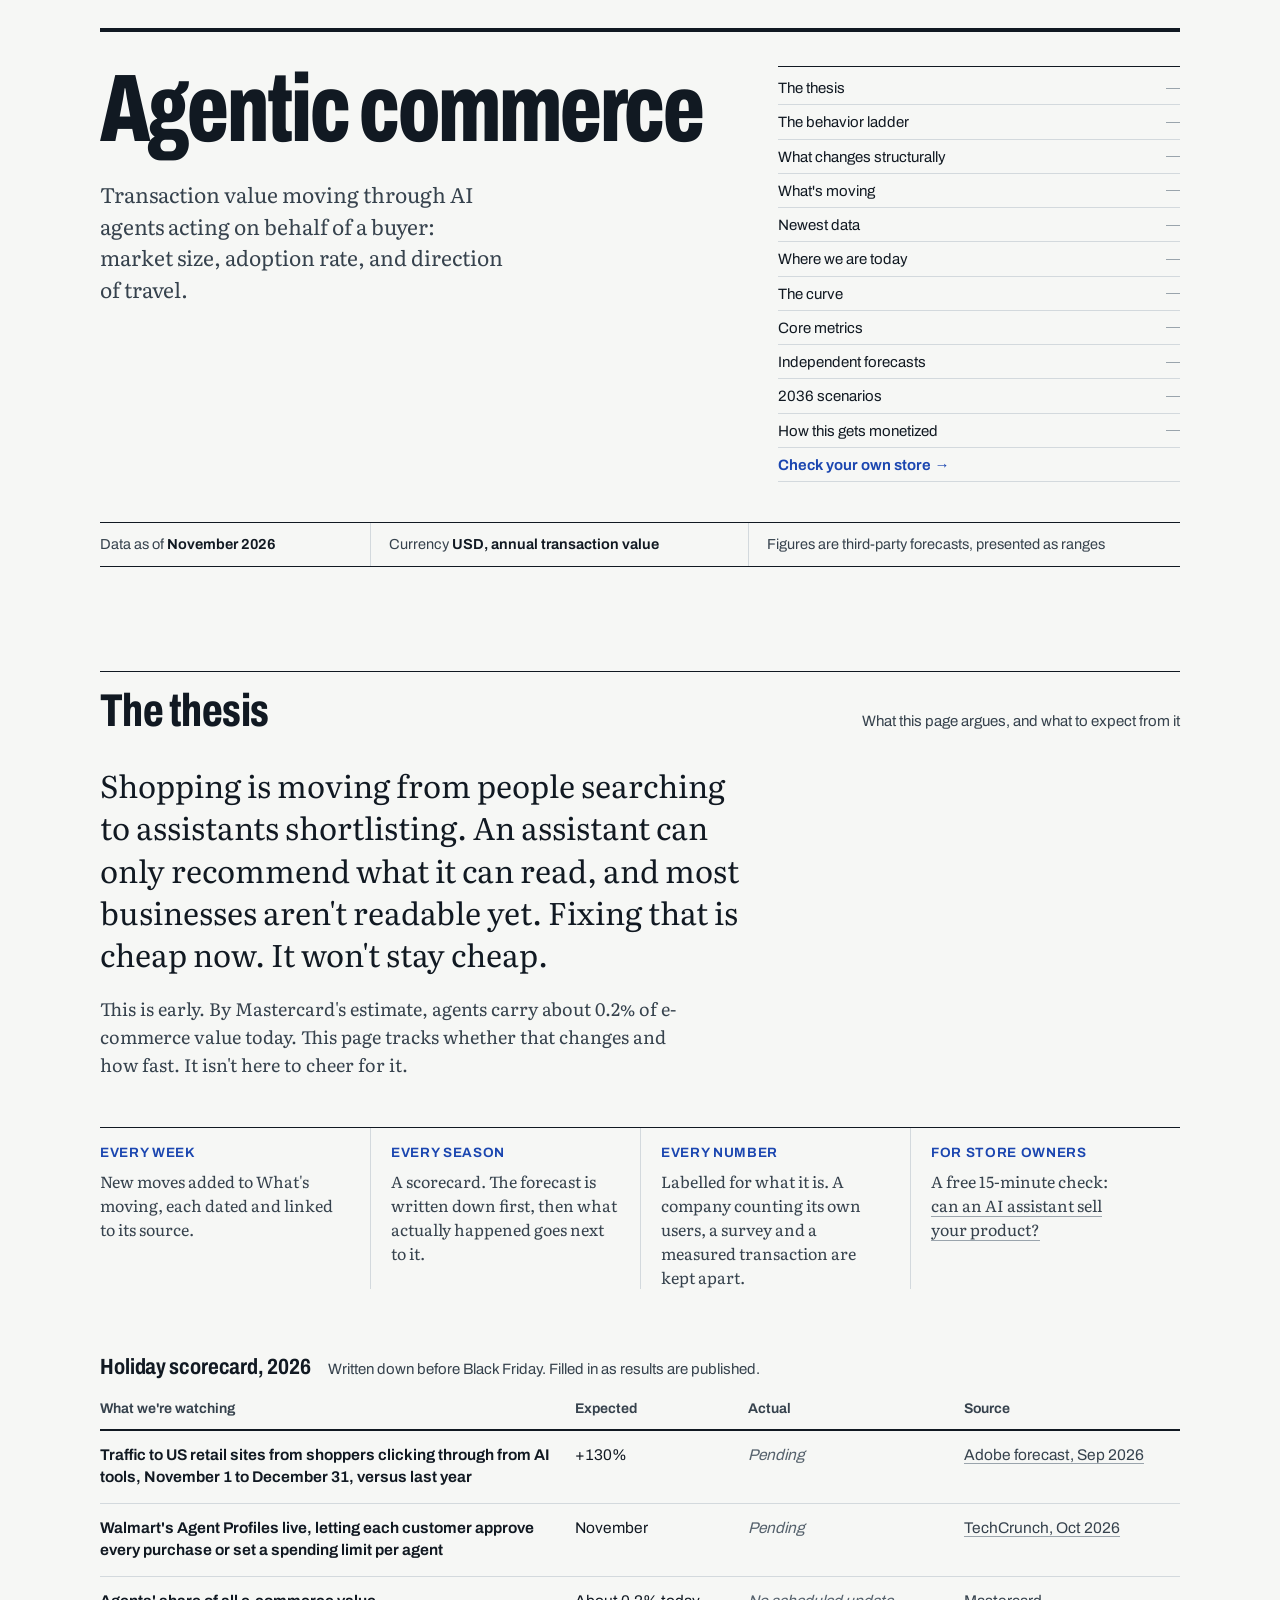
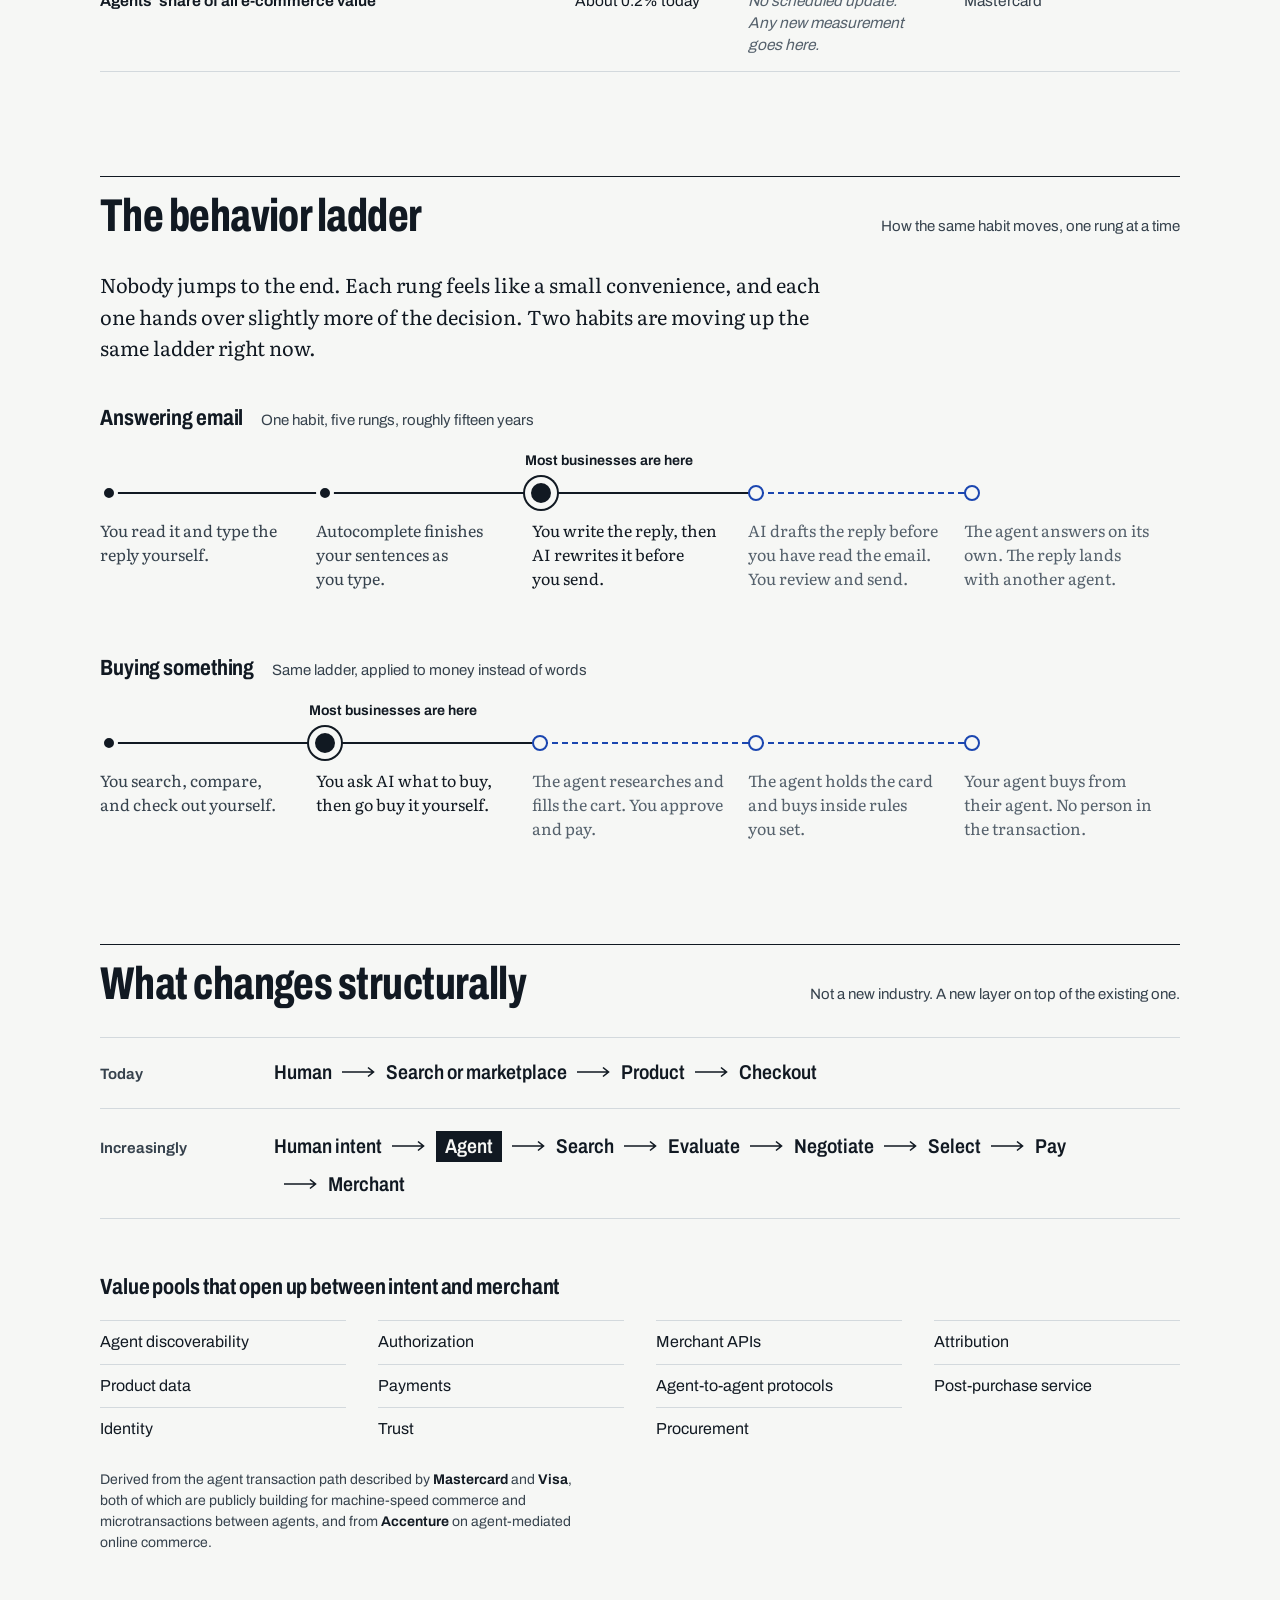
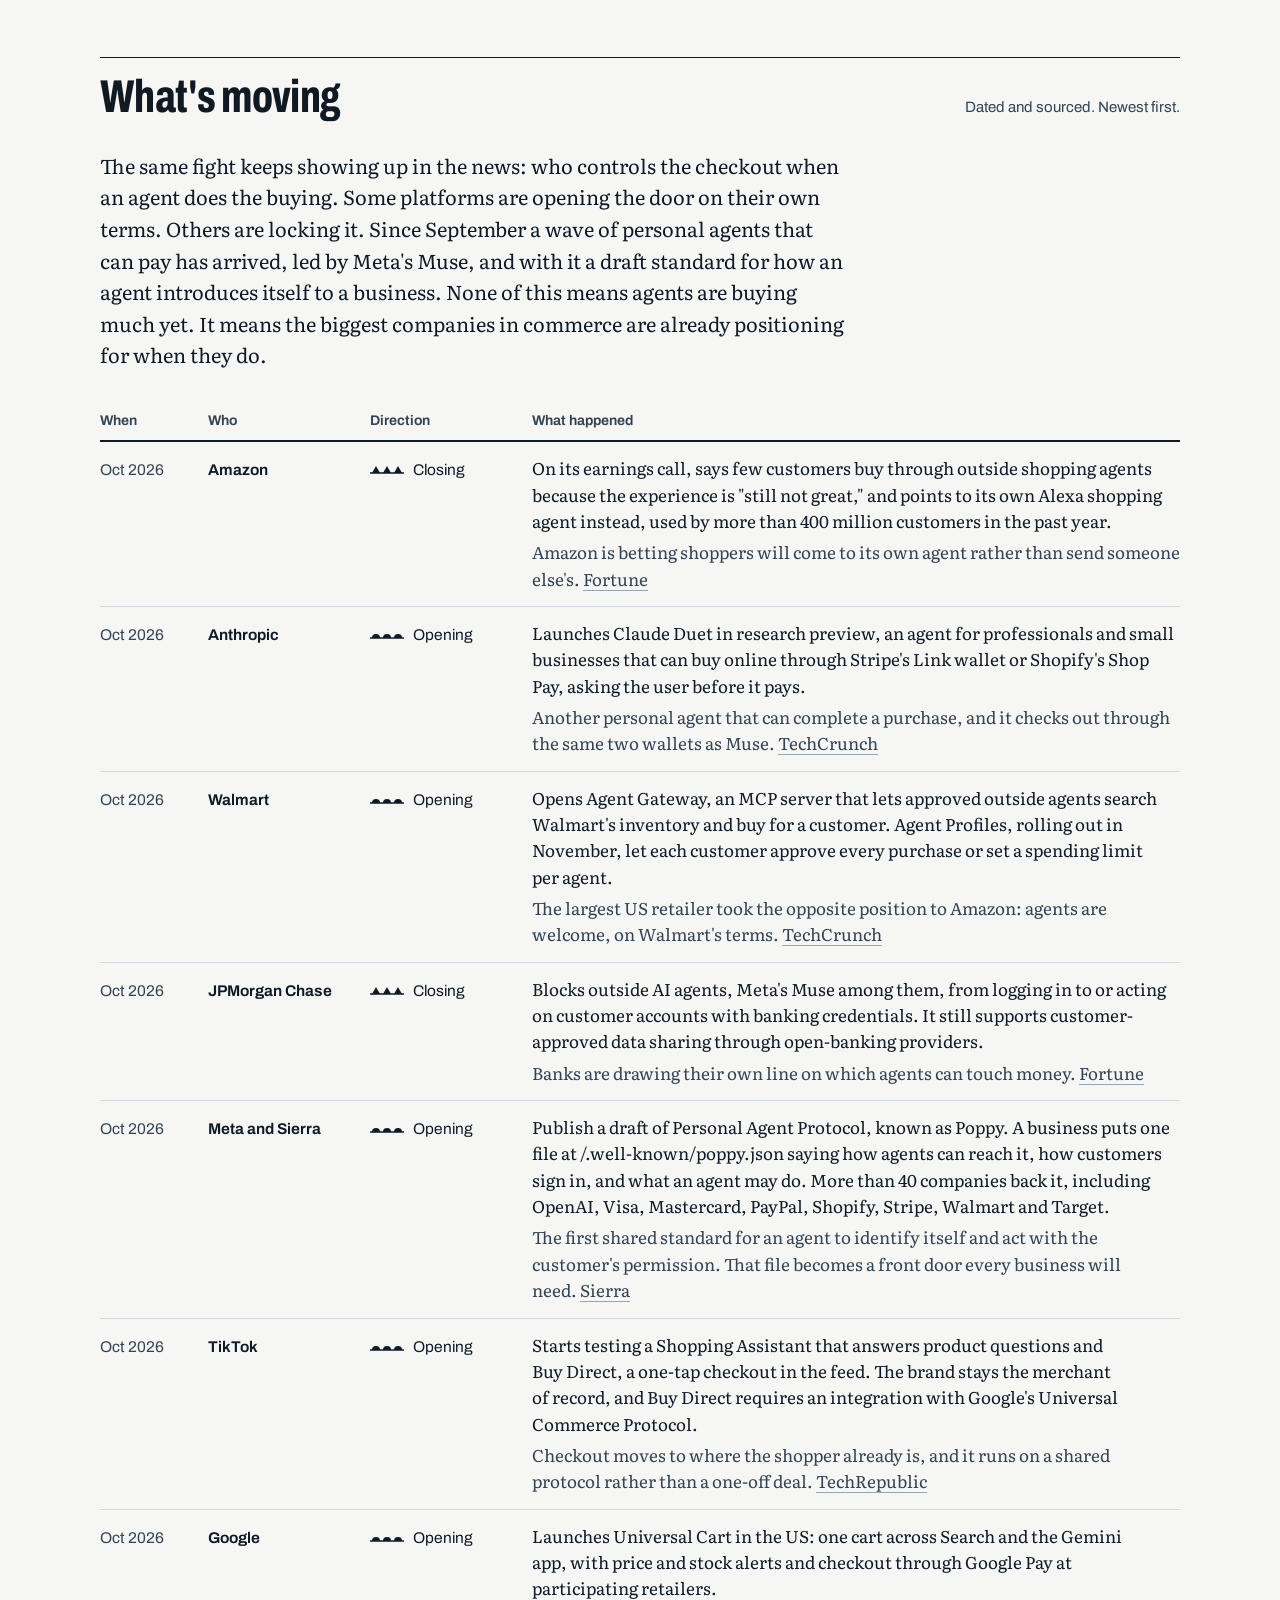
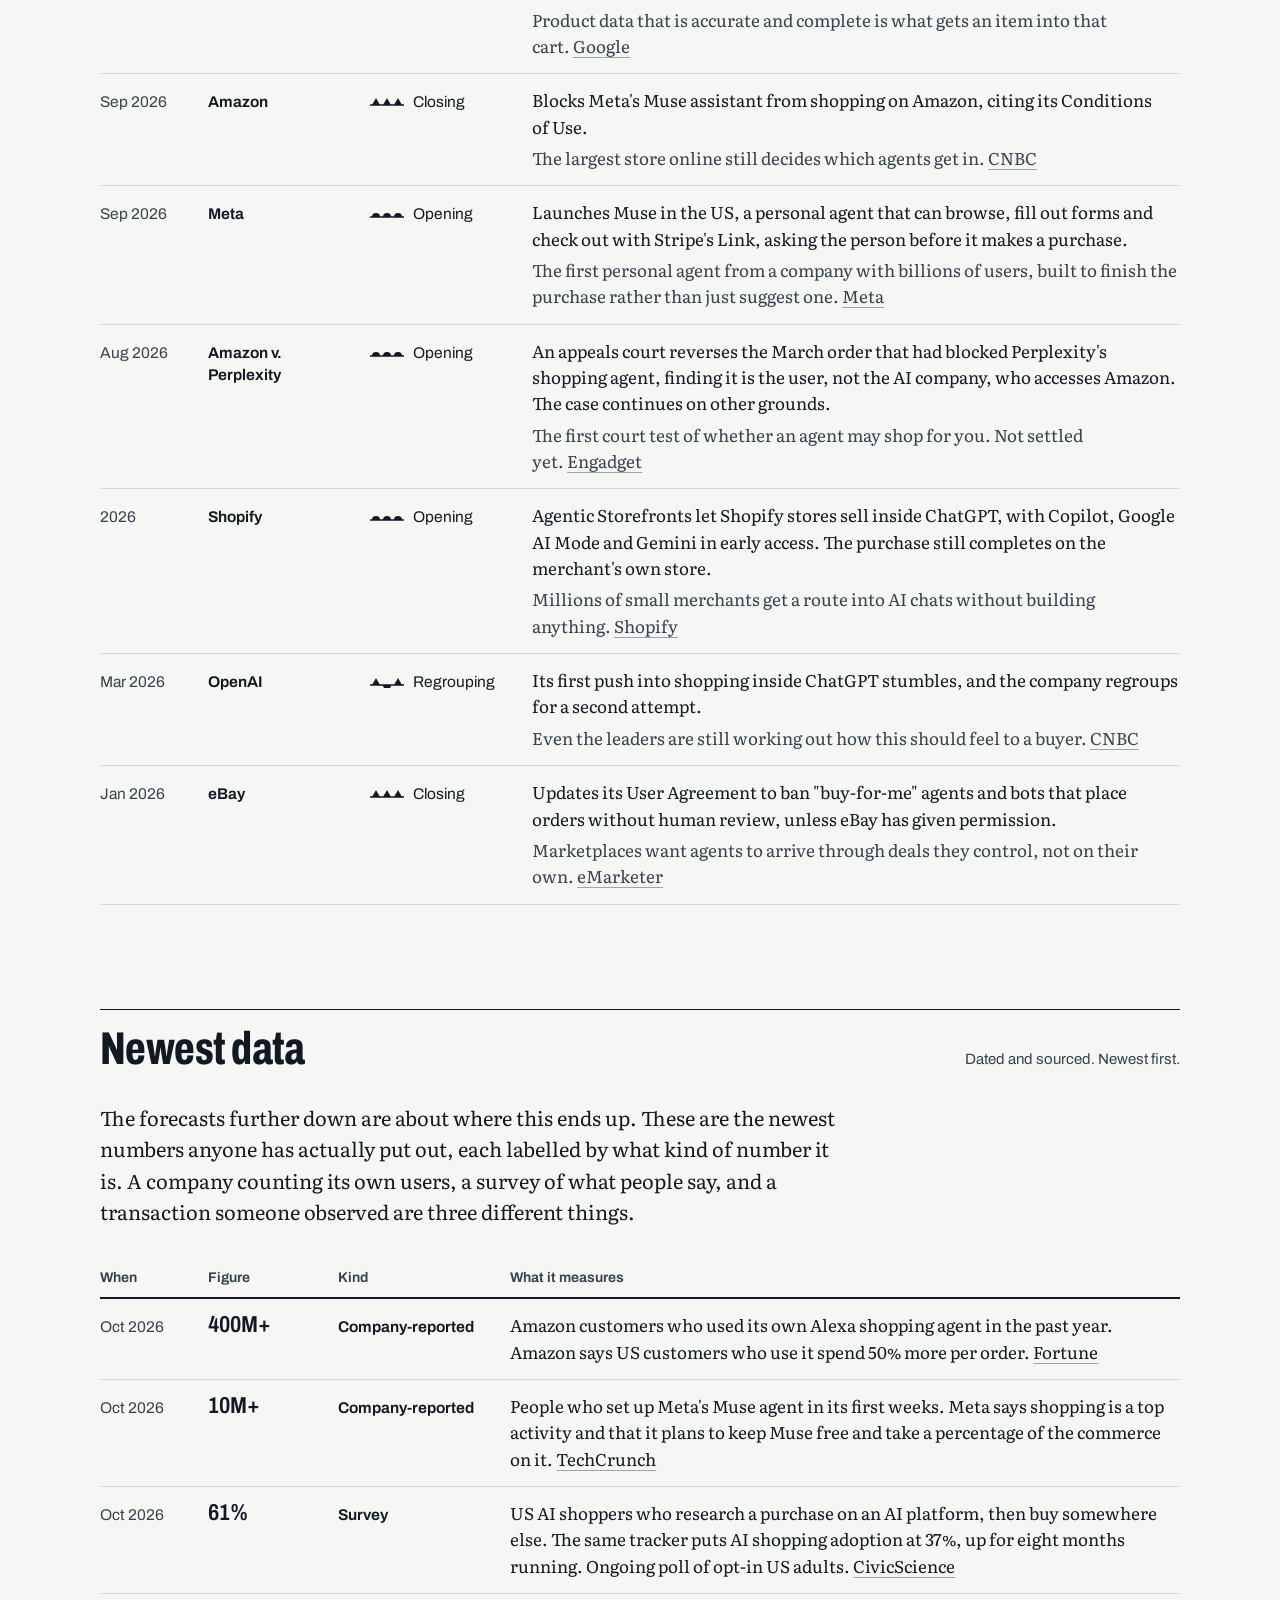
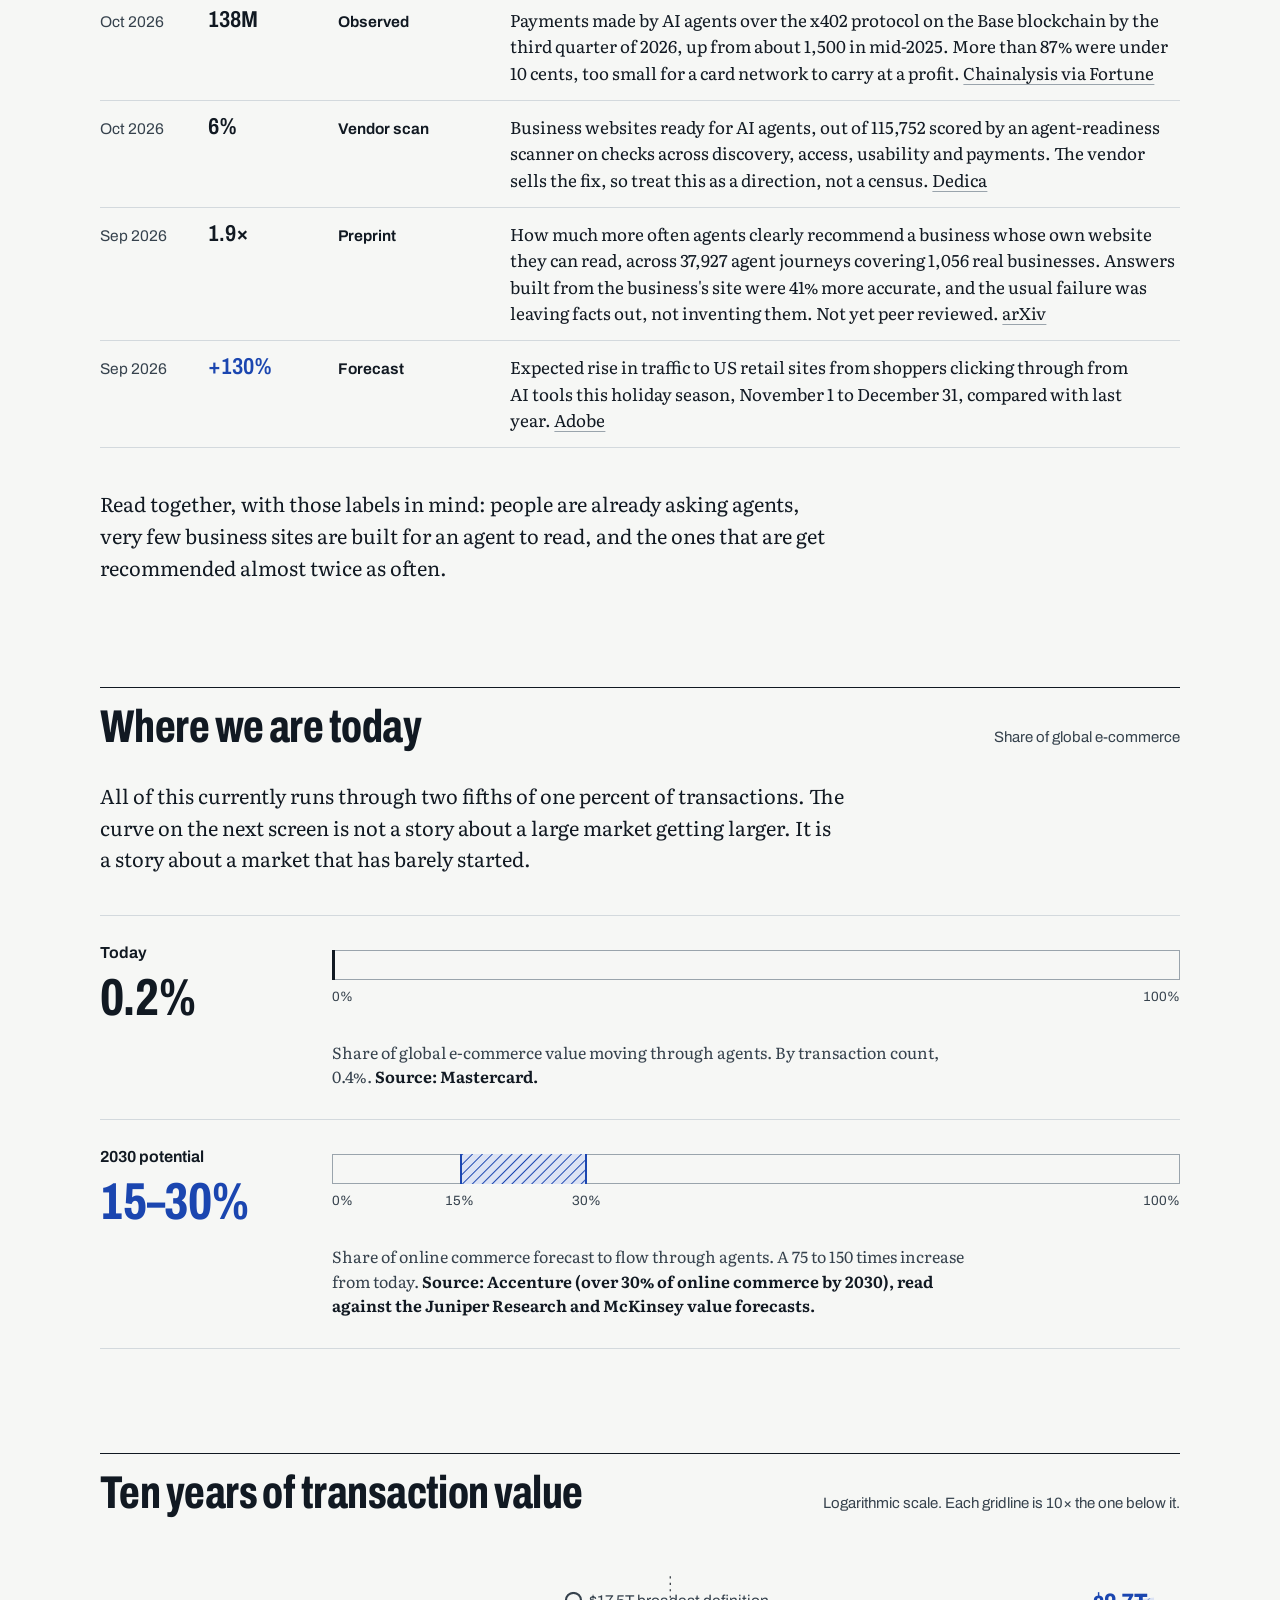
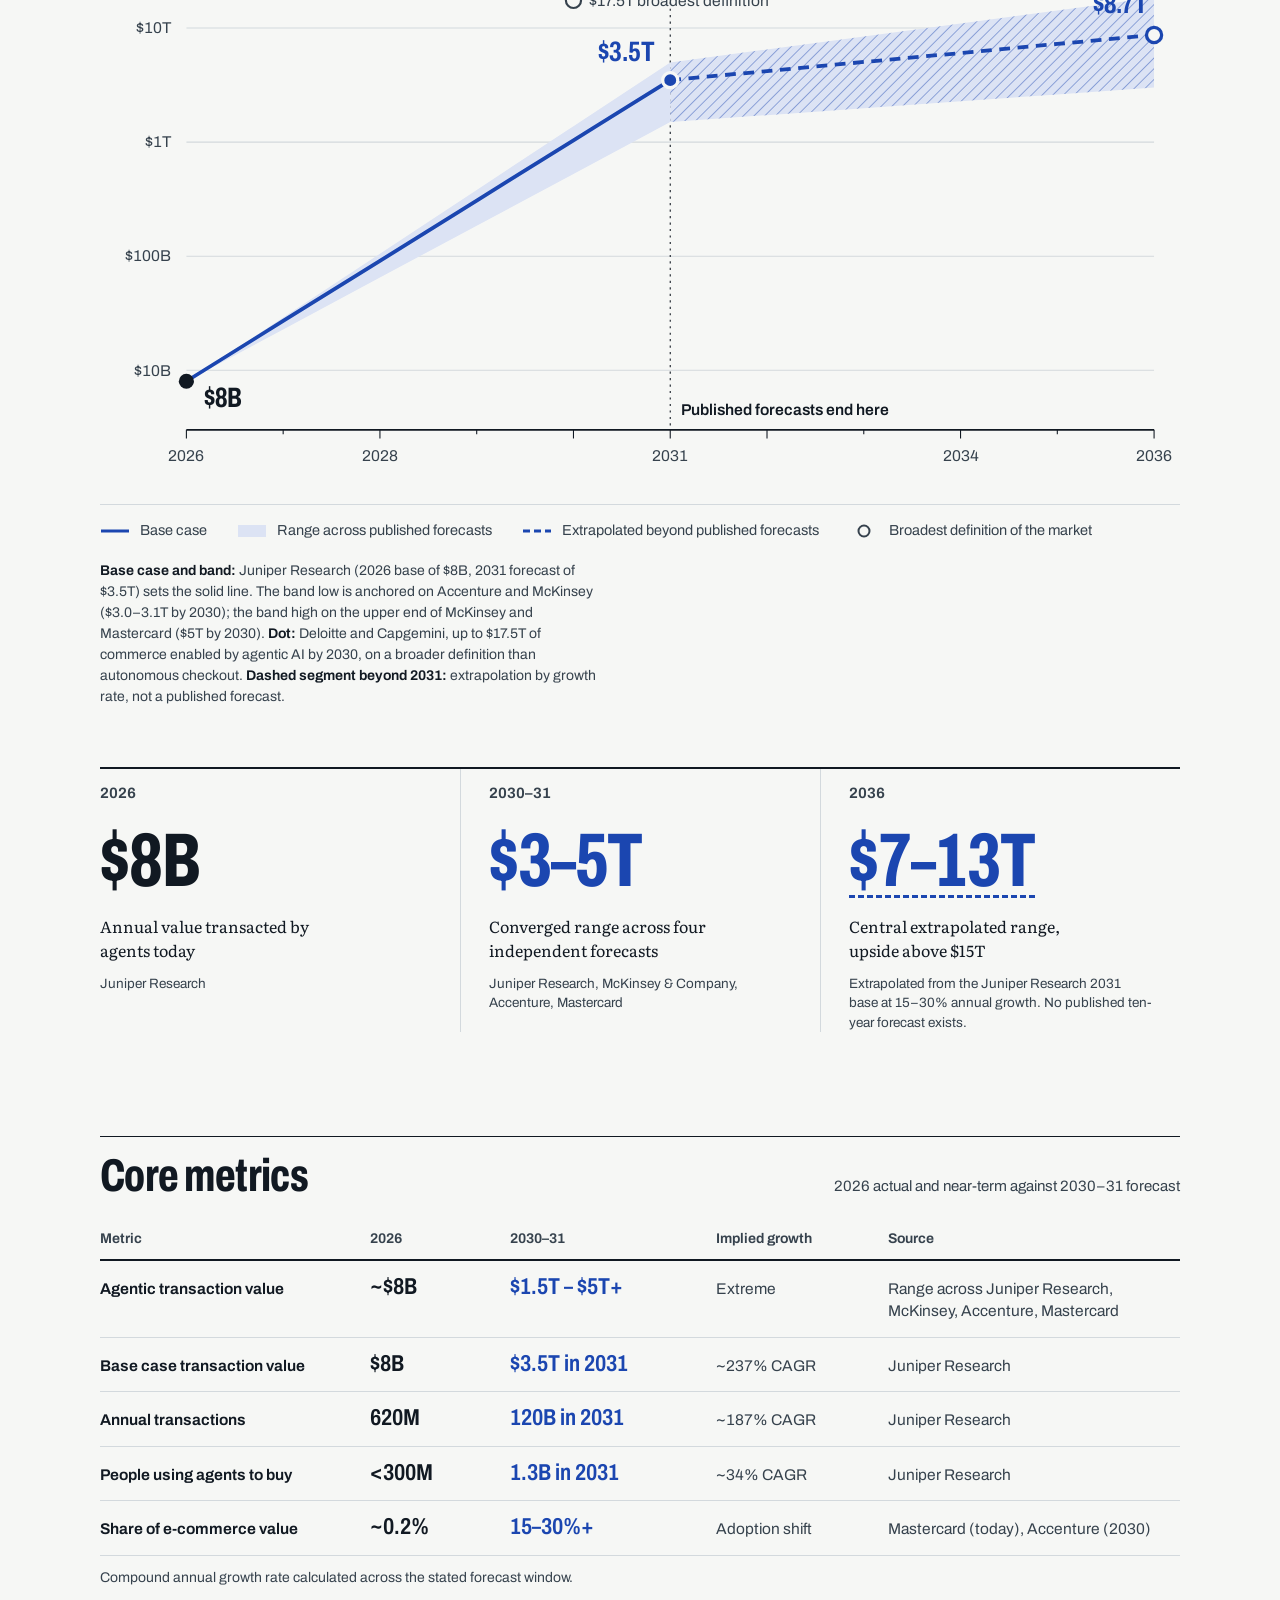
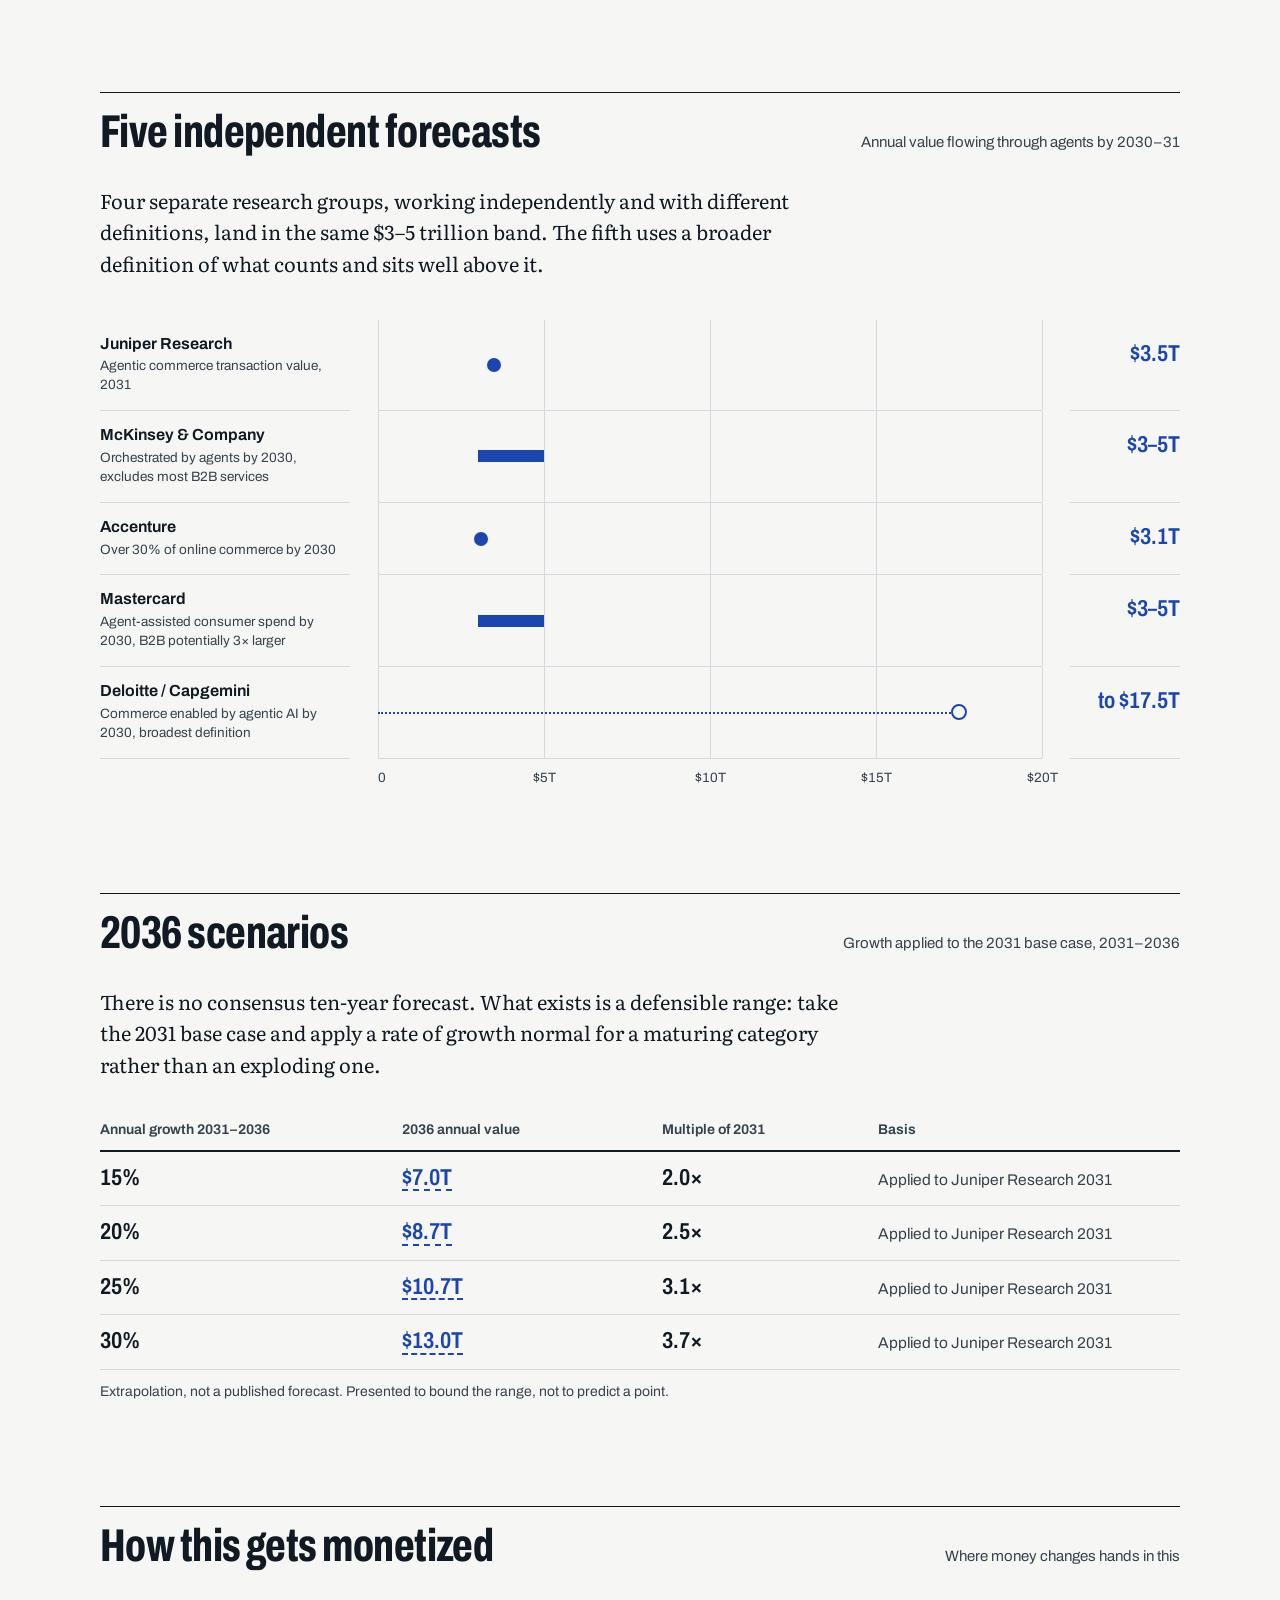
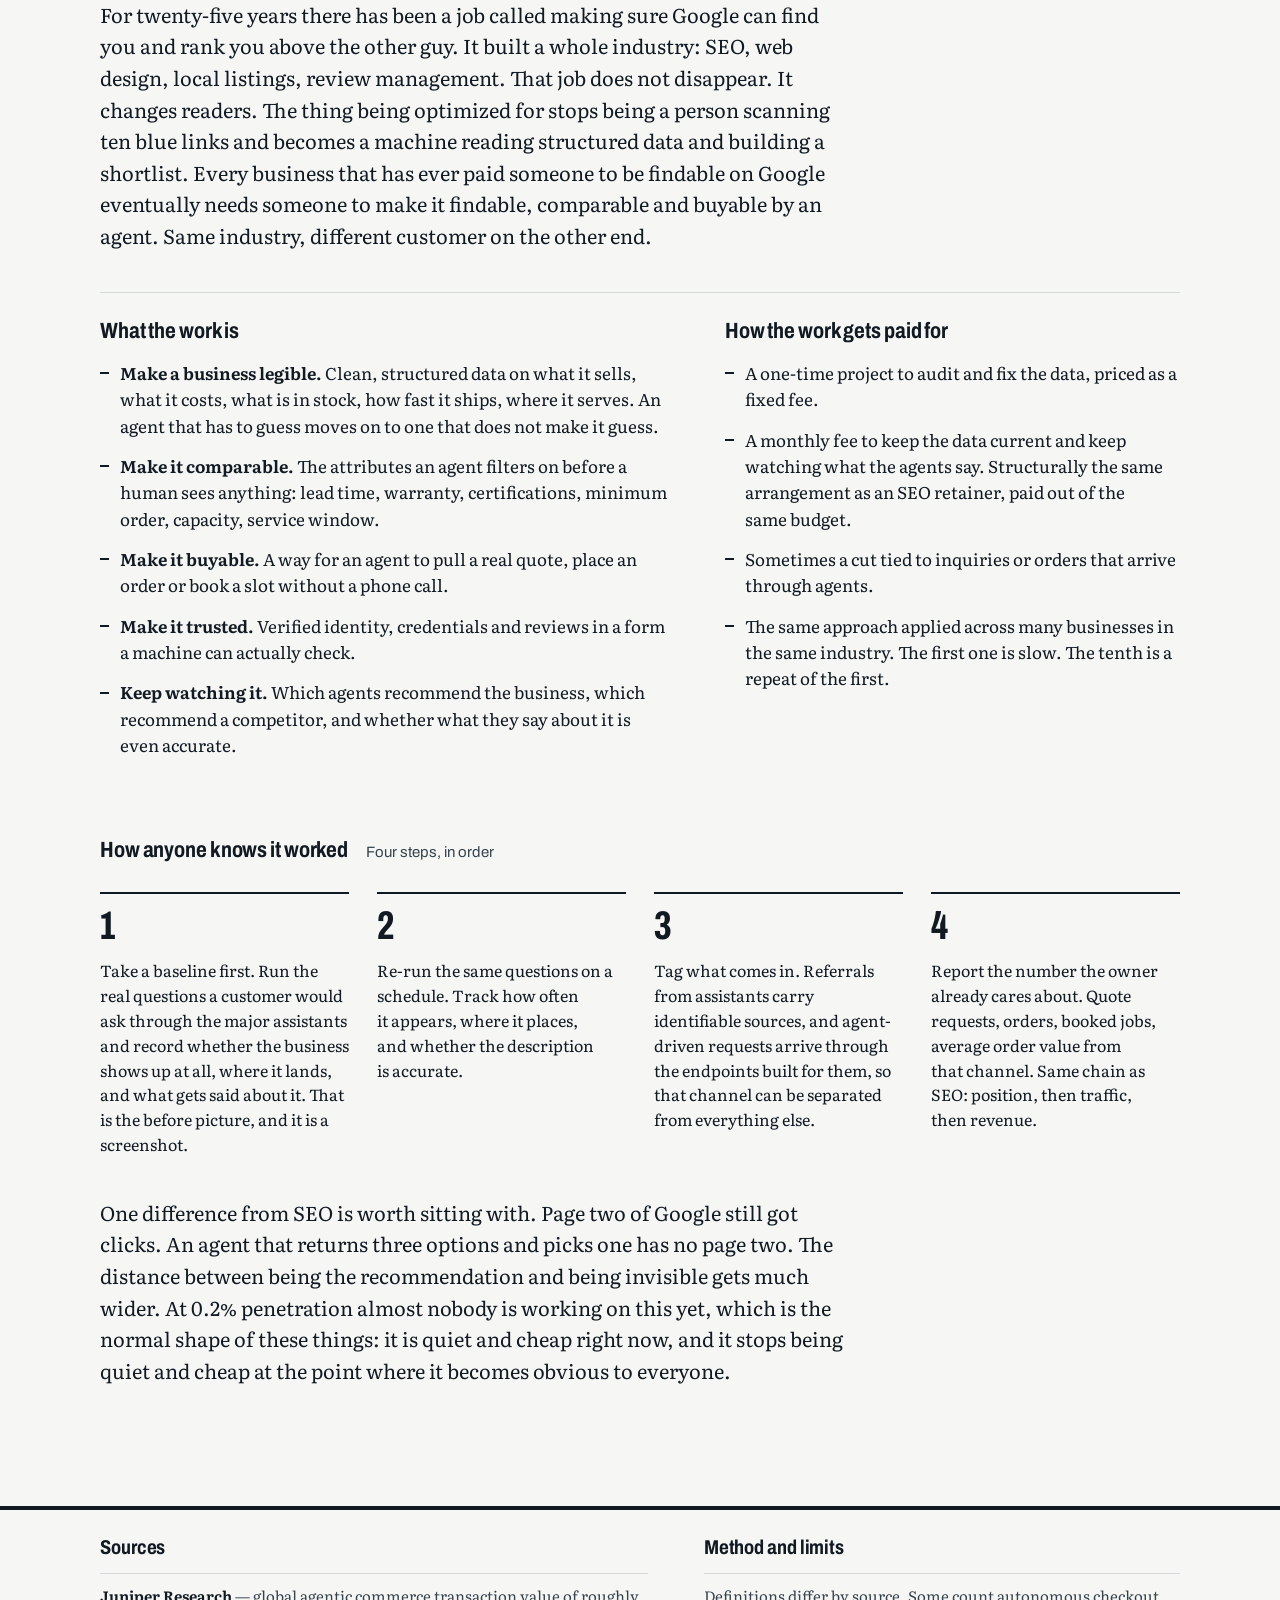
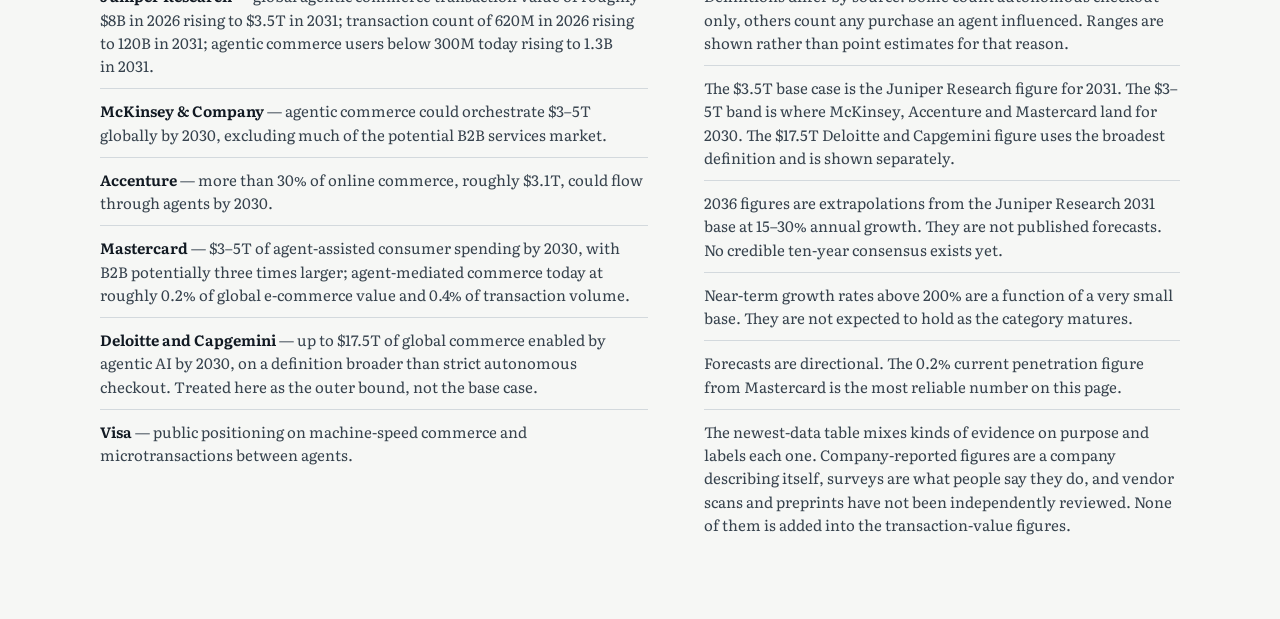
==== commit e3110406: "Add the thesis, a holiday scorecard, and notes for AI readers - New first section: the one-line thes" ====
--- a/index.html
+++ b/index.html
@@ -123,6 +123,18 @@
 .close{font-size:20px;line-height:1.58;max-width:62ch;margin:40px 0 0;}
 
 /* ============================================================
+   THESIS: the claim, what to expect, and the season scorecard
+   ============================================================ */
+.claim{font-size:clamp(24px,2.7vw,31px);line-height:1.36;max-width:36ch;margin:0 0 20px;text-wrap:pretty;}
+.claim-note{font-size:18px;line-height:1.55;color:var(--ink-2);max-width:60ch;margin:0 0 48px;}
+.expect{display:grid;grid-template-columns:repeat(4,minmax(0,1fr));border-top:1px solid var(--ink);margin:0 0 64px;padding:0;list-style:none;}
+.expect li{padding:14px 20px 0 0;}
+.expect li+li{padding-left:20px;border-left:1px solid var(--hair);}
+.expect .t{font-family:var(--f-ui);font-size:13.5px;font-weight:650;letter-spacing:.05em;text-transform:uppercase;color:var(--fc);}
+.expect p{font-size:16px;line-height:1.5;color:var(--ink-2);margin:6px 0 0;}
+.pending{color:var(--ink-3);font-style:italic;font-weight:400;}
+
+/* ============================================================
    LADDER: a track of five stations. Passed stations solid,
    the current one struck forward, stations still ahead ghosted.
    ============================================================ */
@@ -268,9 +280,14 @@
   .fc{grid-template-columns:200px minmax(0,1fr) 96px;column-gap:20px;}
   .steps ol{grid-template-columns:repeat(2,minmax(0,1fr));gap:28px 28px;}
   .cols2{grid-template-columns:1fr;gap:28px;}
+  .expect{grid-template-columns:repeat(2,minmax(0,1fr));}
+  .expect li:nth-child(3){padding-left:0;border-left:0;}
 }
 @media (max-width:700px){
   :root{--gut:18px;}
+  .expect{grid-template-columns:1fr;border-top:0;}
+  .expect li,.expect li+li{padding:12px 0 14px;border-left:0;border-top:1px solid var(--hair);}
+  .expect li:first-child{border-top:1px solid var(--ink);}
   body{font-size:17px;}
   section{padding-top:76px;}
   .runhead .wrap{gap:14px;height:44px;padding-top:12px;font-size:13.5px;}
@@ -417,6 +434,7 @@
     </div>
     <nav class="contents" aria-label="Sections">
       <ul>
+        <li><a href="#thesis">The thesis</a></li>
         <li><a href="#ladder">The behavior ladder</a></li>
         <li><a href="#path">What changes structurally</a></li>
         <li><a href="#moving">What's moving</a></li>
@@ -439,6 +457,9 @@
 </header>
 
 <main class="wrap" id="main">
+
+  <!-- ===================== THESIS ===================== -->
+  <section id="thesis"></section>
 
   <!-- ===================== LADDER ===================== -->
   <section id="ladder">
@@ -585,6 +606,32 @@
 const D = {
 
   asOf: "November 2026",
+
+  /* ---- Thesis and season scorecard ----------------------------------
+     watch rows are written down BEFORE the results come out. Fill in
+     `actual` (with its source) when the number is published; never
+     change `expected` after the fact.                                  */
+  thesis:{
+    head:"The thesis",
+    note:"What this page argues, and what to expect from it",
+    claim:"Shopping is moving from people searching to assistants shortlisting. An assistant can only recommend what it can read, and most businesses aren't readable yet. Fixing that is cheap now. It won't stay cheap.",
+    claimNote:"This is early. By Mastercard's estimate, agents carry about 0.2% of e-commerce value today. This page tracks whether that changes and how fast. It isn't here to cheer for it.",
+    expect:[
+      { t:"Every week", d:"New moves added to What's moving, each dated and linked to its source." },
+      { t:"Every season", d:"A scorecard. The forecast is written down first, then what actually happened goes next to it." },
+      { t:"Every number", d:"Labelled for what it is. A company counting its own users, a survey and a measured transaction are kept apart." },
+      { t:"For store owners", d:"A free 15-minute check: <a href=\"check.html\">can an AI assistant sell your product?</a>" }
+    ],
+    watchHead:{ title:"Holiday scorecard, 2026", k:"Written down before Black Friday. Filled in as results are published." },
+    watch:[
+      { what:"Traffic to US retail sites from shoppers clicking through from AI tools, November 1 to December 31, versus last year",
+        expected:"+130%", actual:"", src:"Adobe forecast, Sep 2026", url:"https://news.adobe.com/news/2026/09/adobe-us-holiday-shopping-season-to-hit-record" },
+      { what:"Walmart's Agent Profiles live, letting each customer approve every purchase or set a spending limit per agent",
+        expected:"November", actual:"", src:"TechCrunch, Oct 2026", url:"https://techcrunch.com/2026/10/21/while-amazon-blocks-ai-agents-walmart-rolls-out-the-welcome-mat/" },
+      { what:"Agents' share of all e-commerce value",
+        expected:"About 0.2% today", actual:"", pendingText:"No scheduled update. Any new measurement goes here.", src:"Mastercard", url:"" }
+    ]
+  },
 
   /* ---- Hero curve ------------------------------------------------ */
   curve:{
@@ -1025,6 +1072,35 @@
   }).join("");
 });
 
+/* ---- Thesis ------------------------------------------------------ */
+(function(){
+  const t = D.thesis;
+  $("#thesis").innerHTML = `
+    <header class="sh">
+      <h2>${t.head}</h2>
+      <p class="note">${t.note}</p>
+    </header>
+    <p class="claim">${t.claim}</p>
+    <p class="claim-note">${t.claimNote}</p>
+    <ul class="expect">${t.expect.map(e=>`<li><div class="t">${e.t}</div><p>${e.d}</p></li>`).join("")}</ul>
+    <div class="ladder-hd"><h3>${t.watchHead.title}</h3><div class="k">${t.watchHead.k}</div></div>
+    <table class="rec" id="watch-table" style="margin-top:18px">
+      <thead><tr>
+        <th style="width:44%">What we're watching</th>
+        <th style="width:16%">Expected</th>
+        <th style="width:20%">Actual</th>
+        <th style="width:20%">Source</th>
+      </tr></thead>
+      <tbody>${t.watch.map(w=>`
+        <tr>
+          <td class="lab full">${w.what}</td>
+          <td class="num" data-l="Expected">${w.expected}</td>
+          <td class="lab" data-l="Actual">${w.actual || `<span class="pending">${w.pendingText || "Pending"}</span>`}</td>
+          <td class="q full">${w.url ? `<a href="${w.url}" target="_blank" rel="noopener">${w.src}</a>` : w.src}</td>
+        </tr>`).join("")}</tbody>
+    </table>`;
+})();
+
 /* ---- What's moving ----------------------------------------------- */
 $("#moving").innerHTML = `
   <header class="sh">
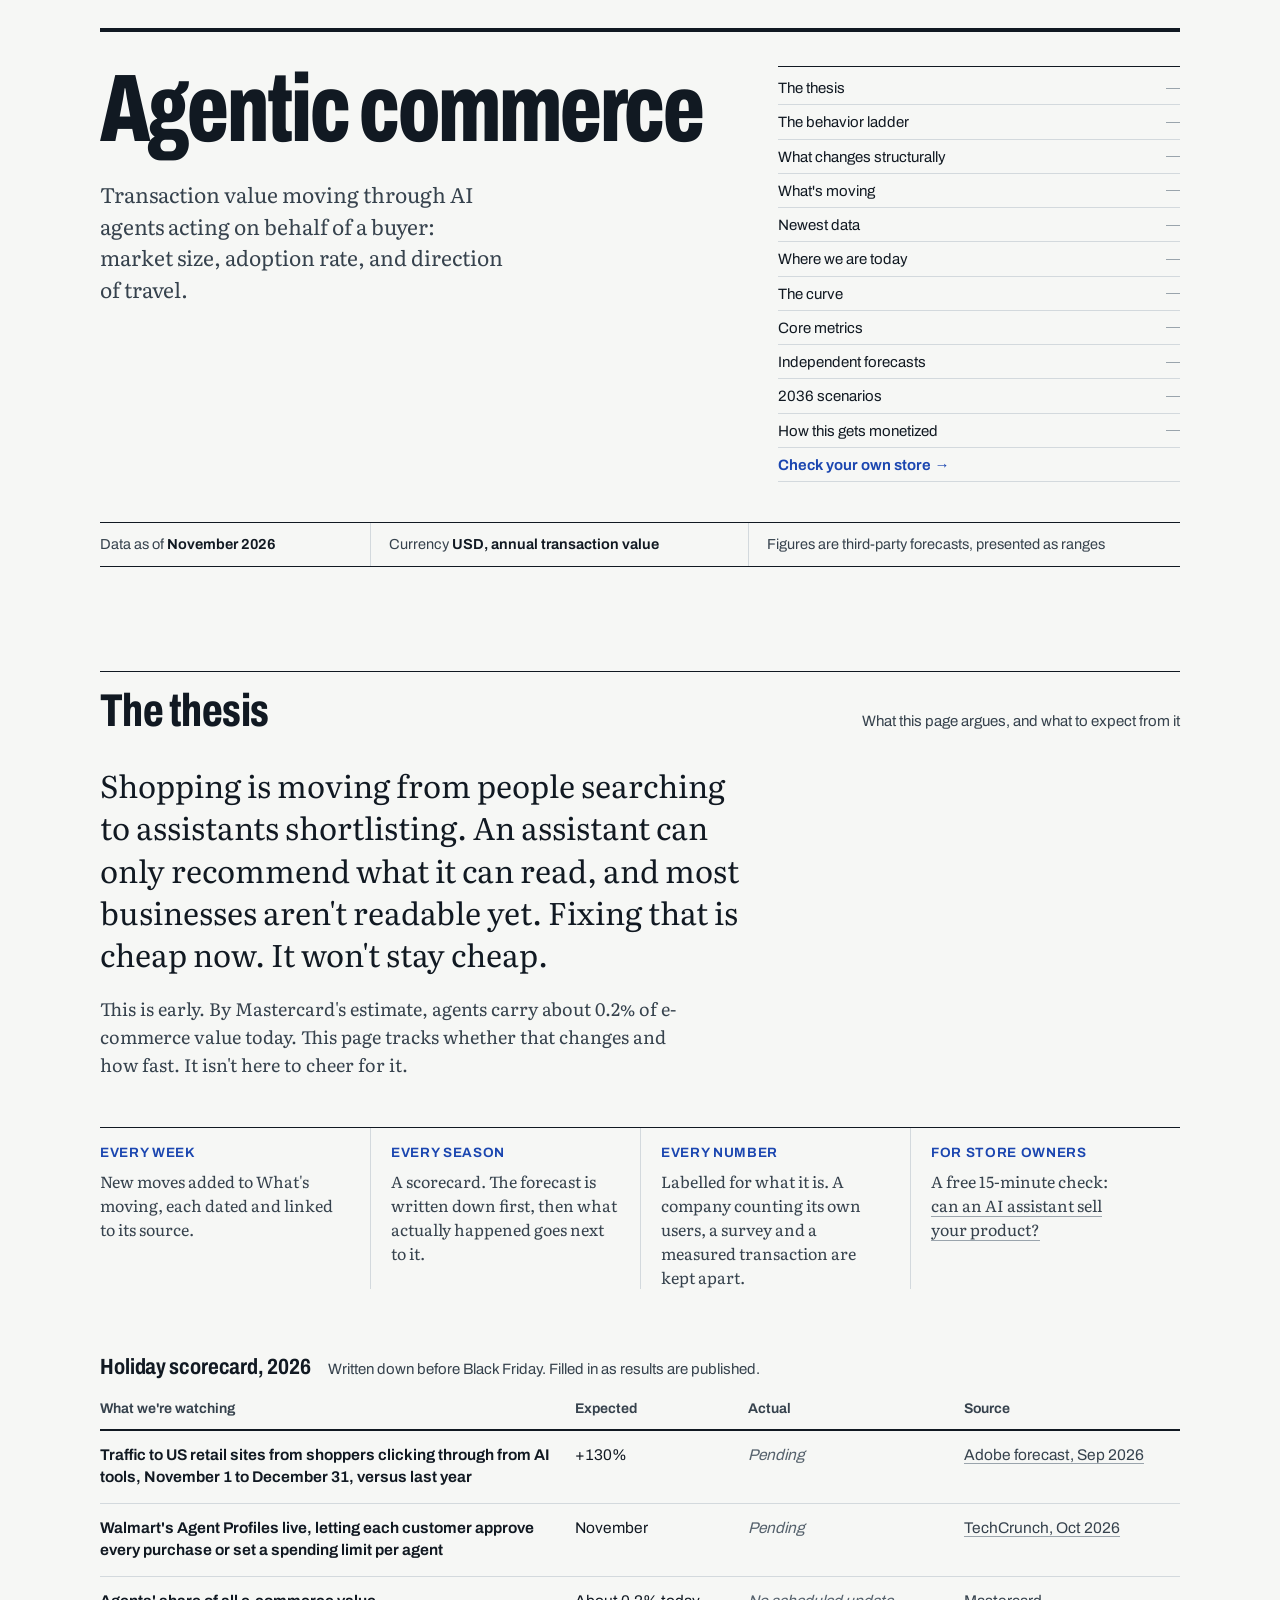
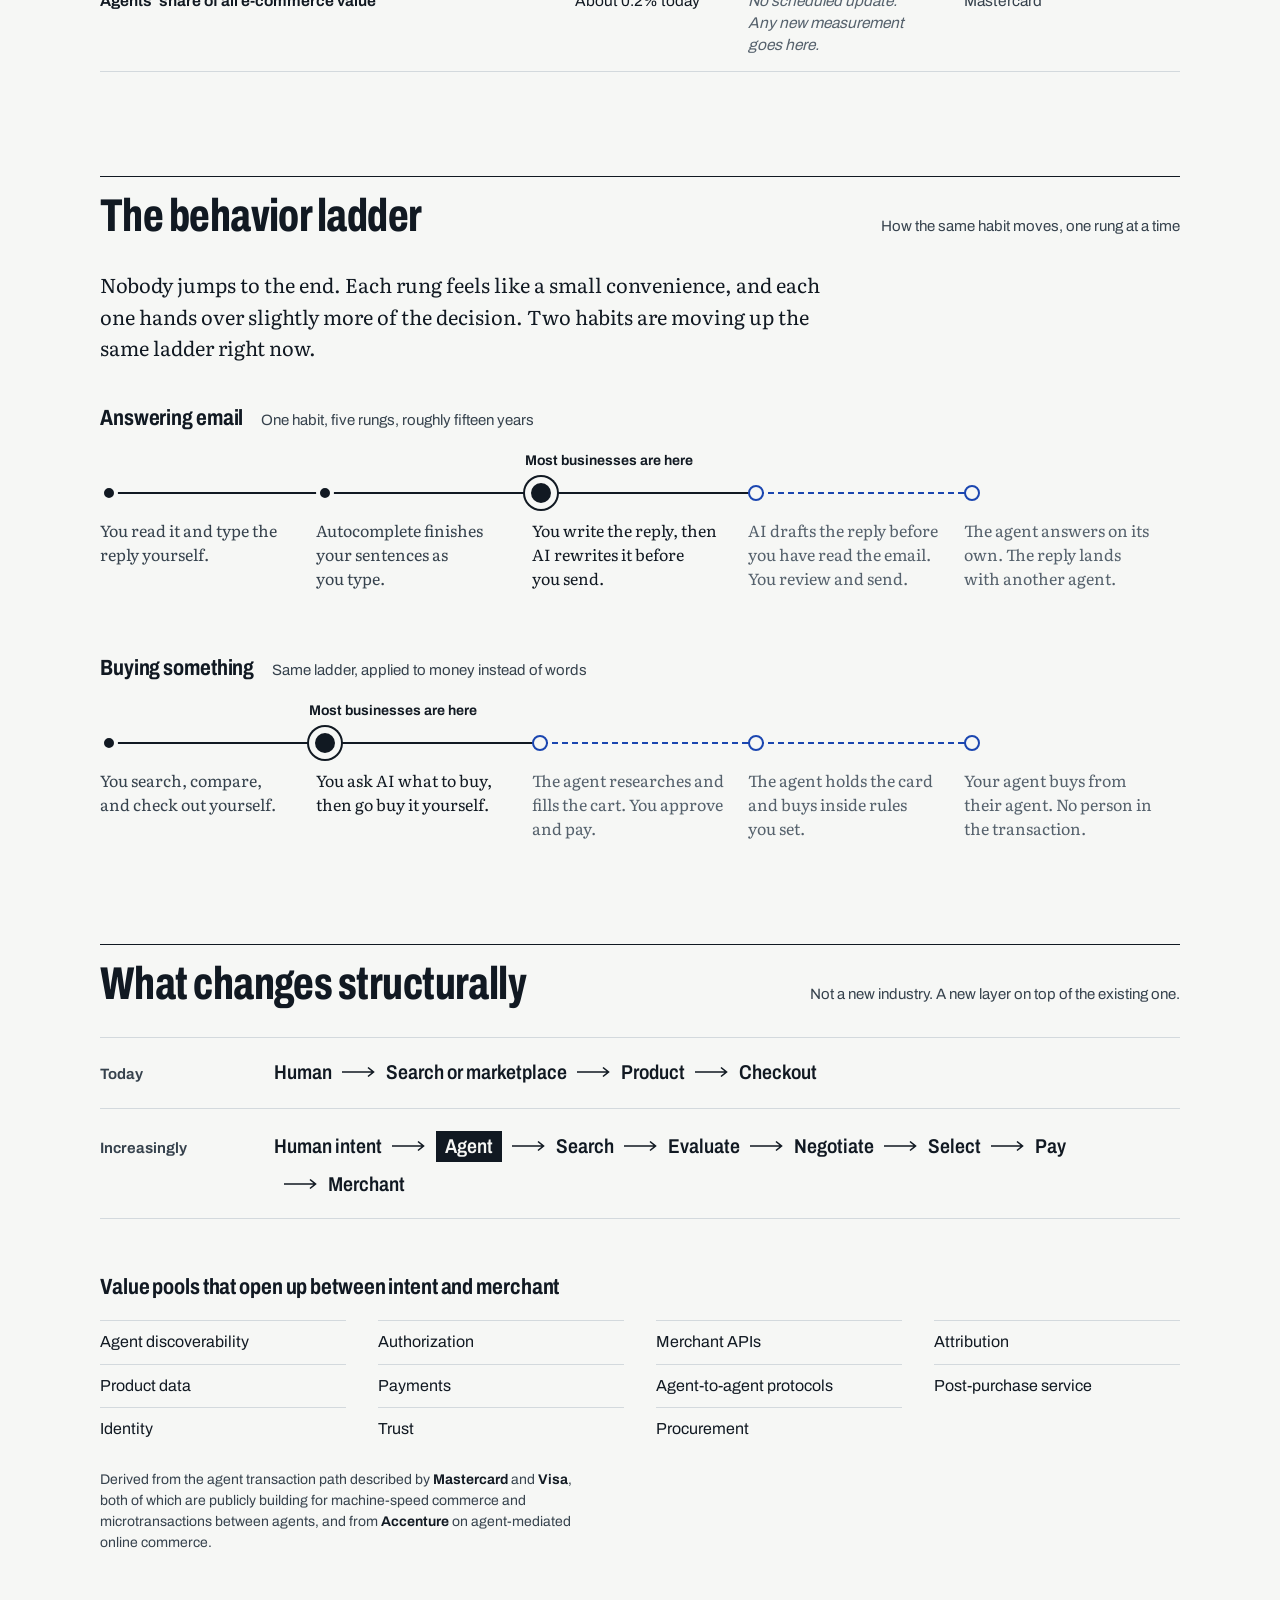
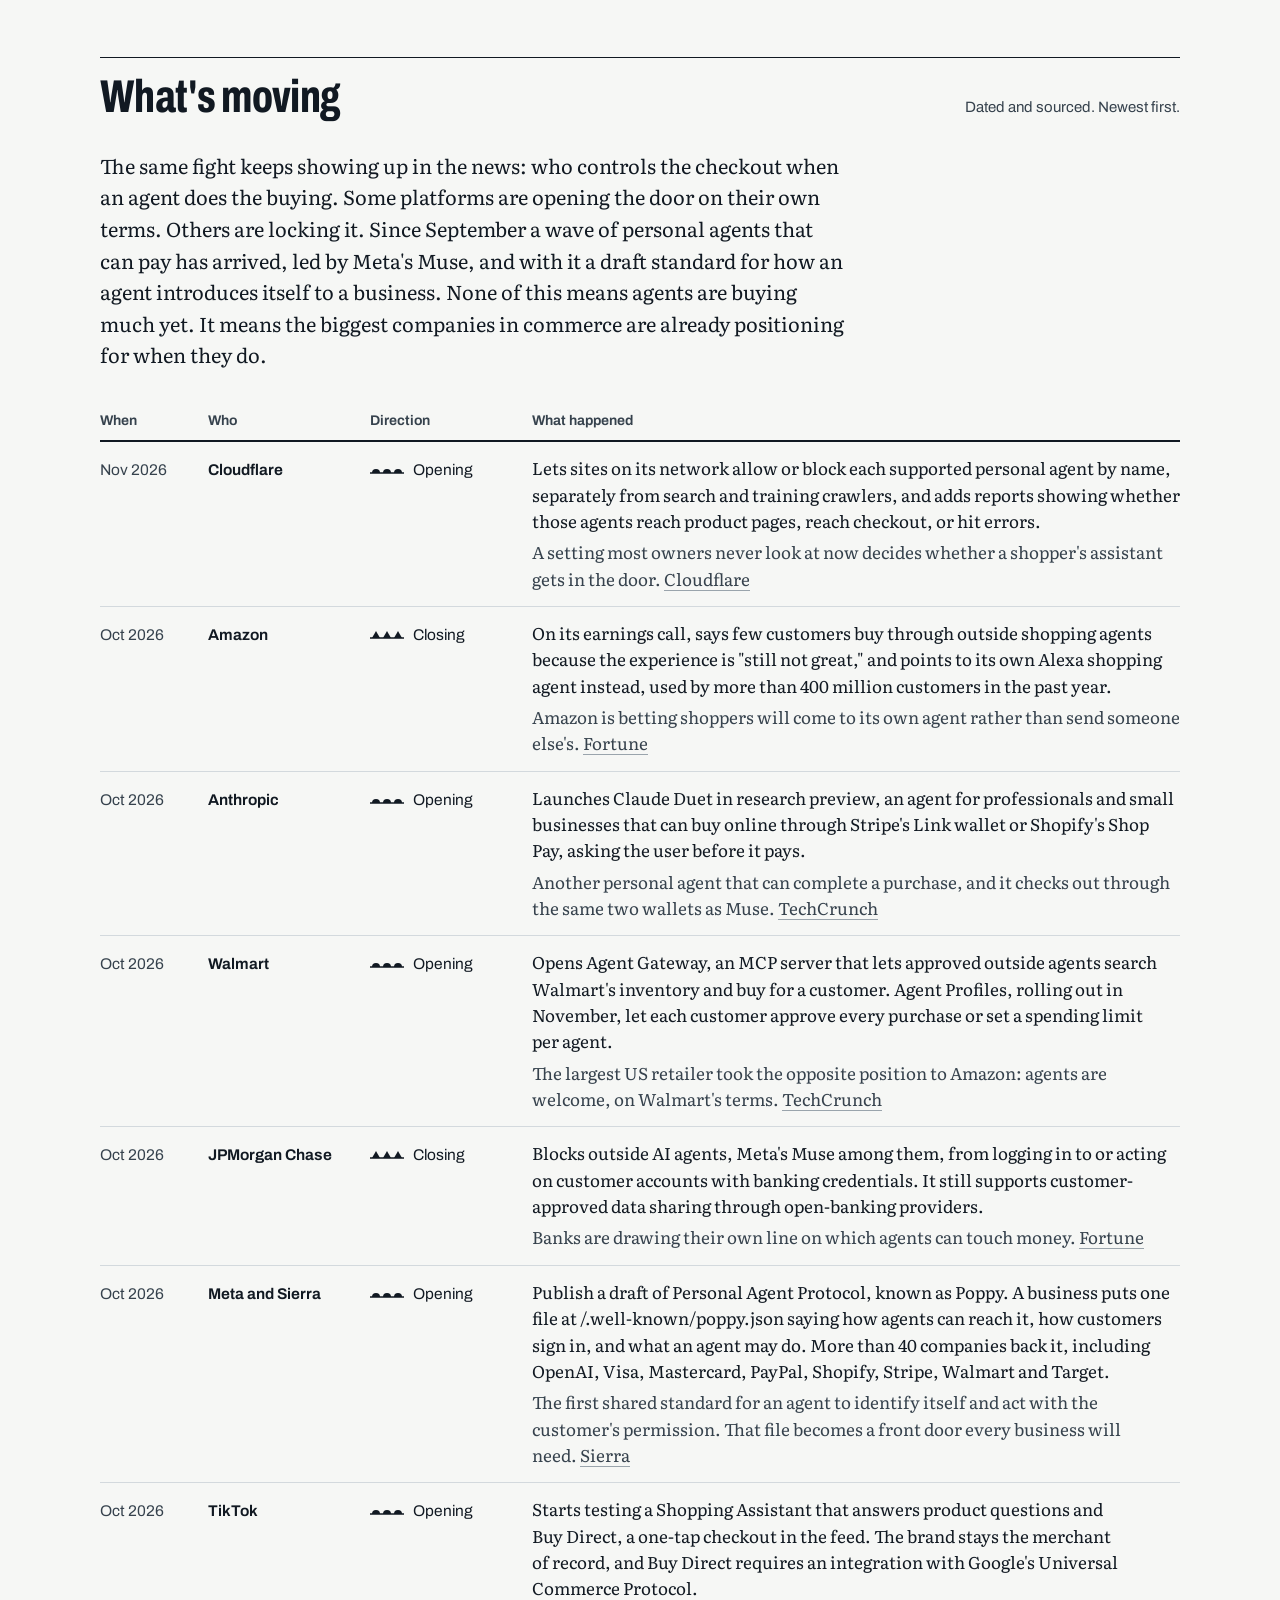
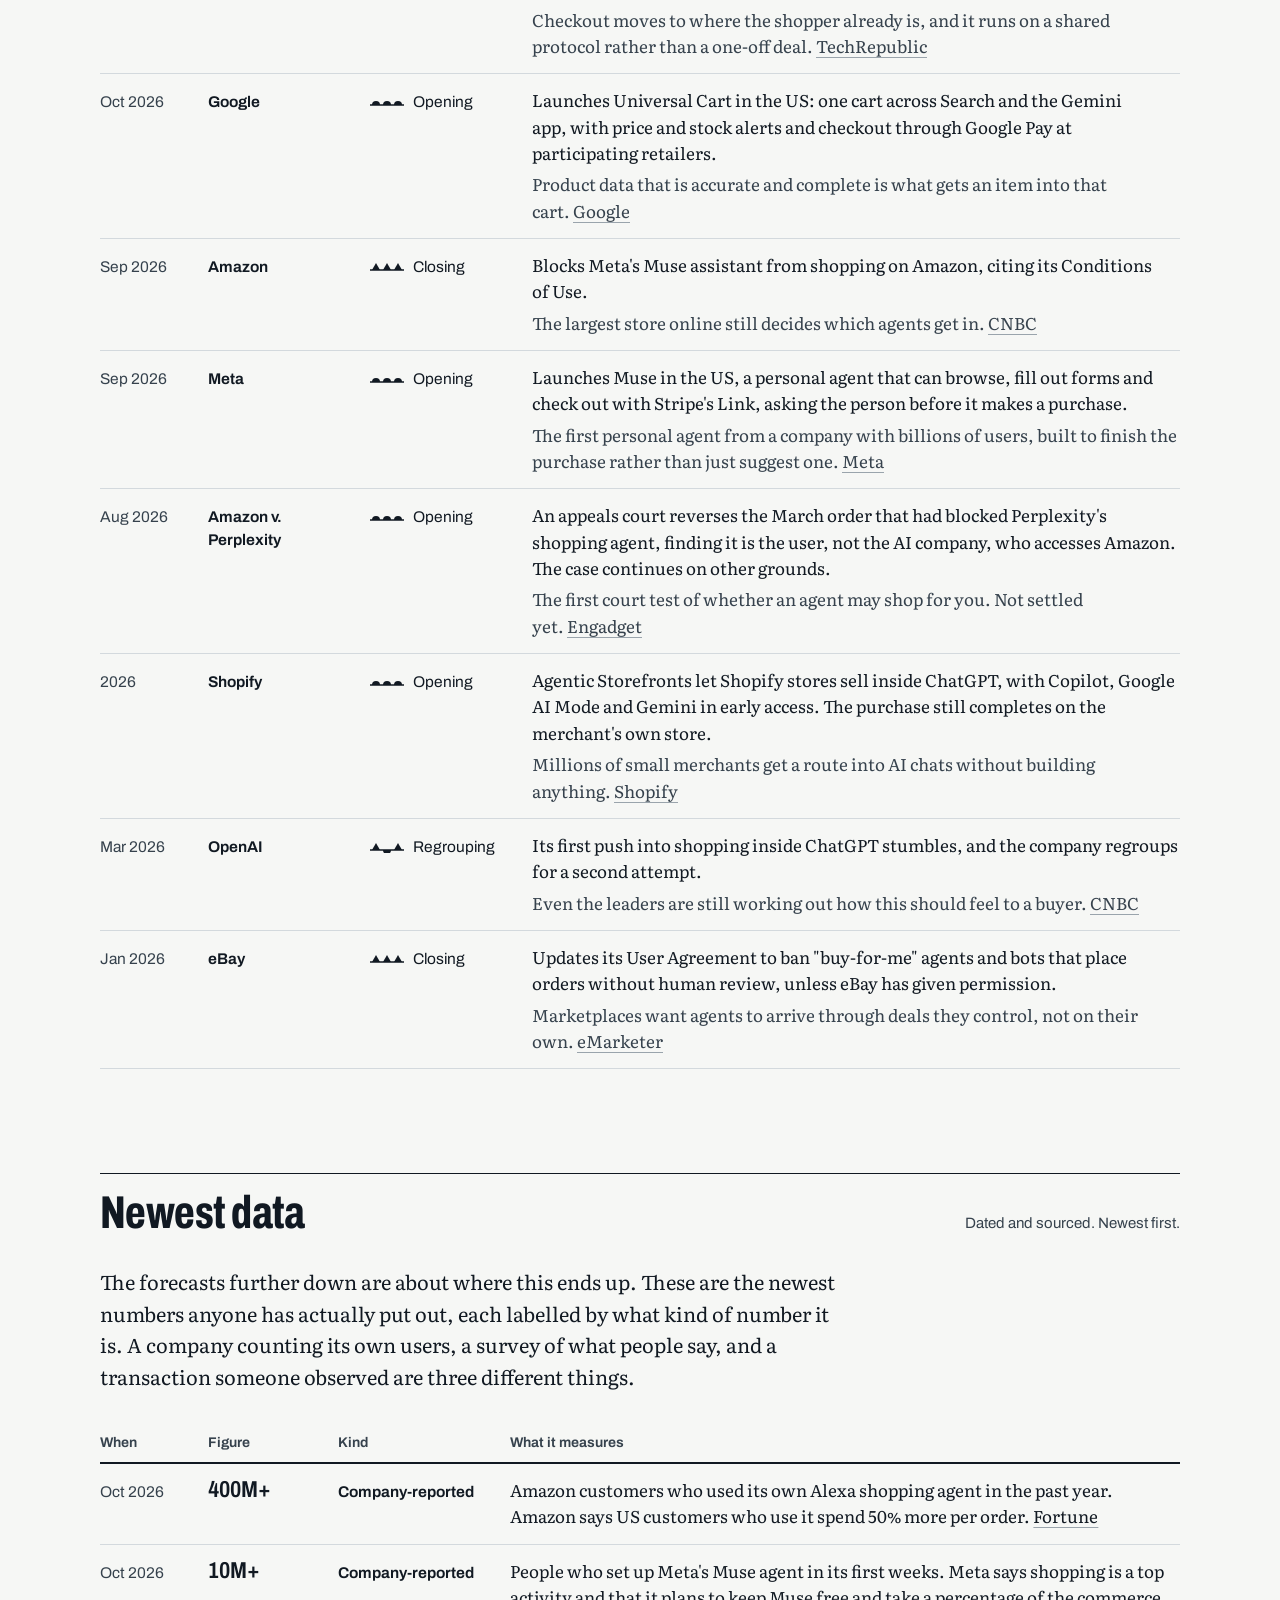
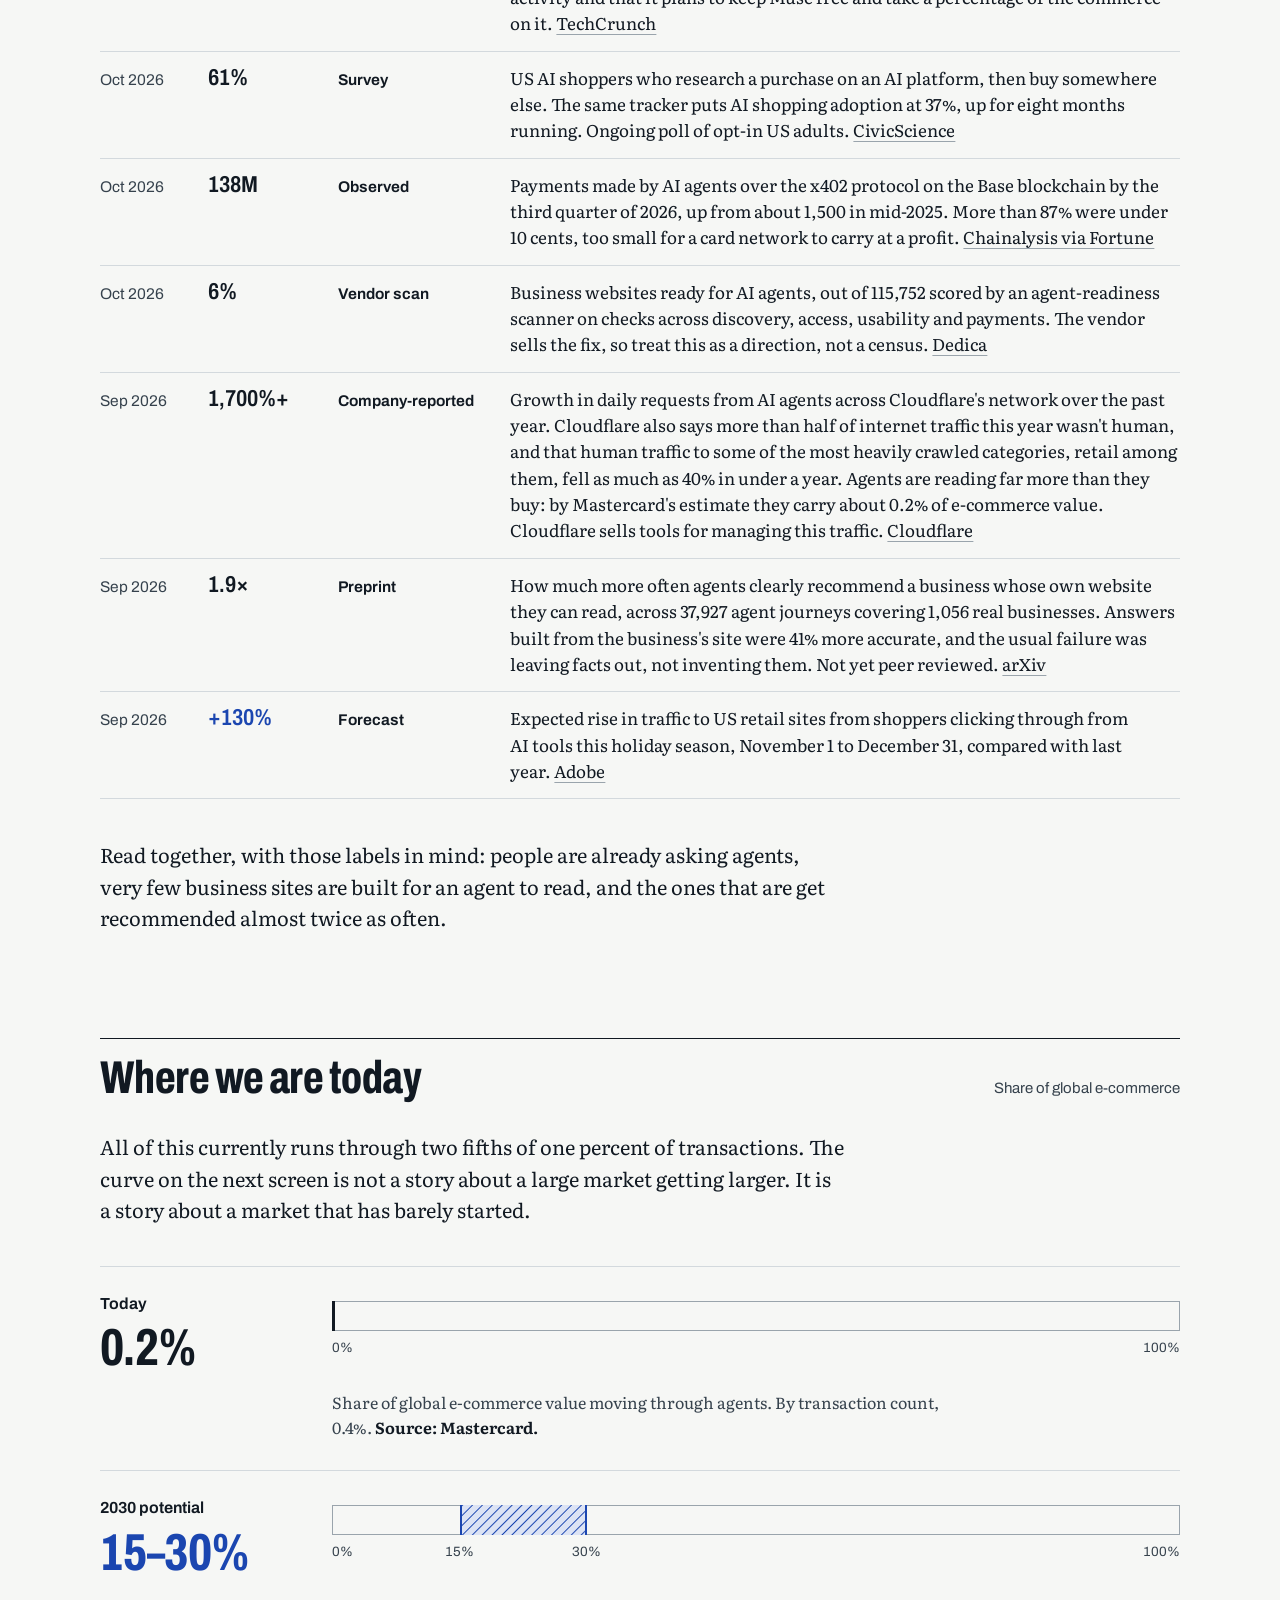
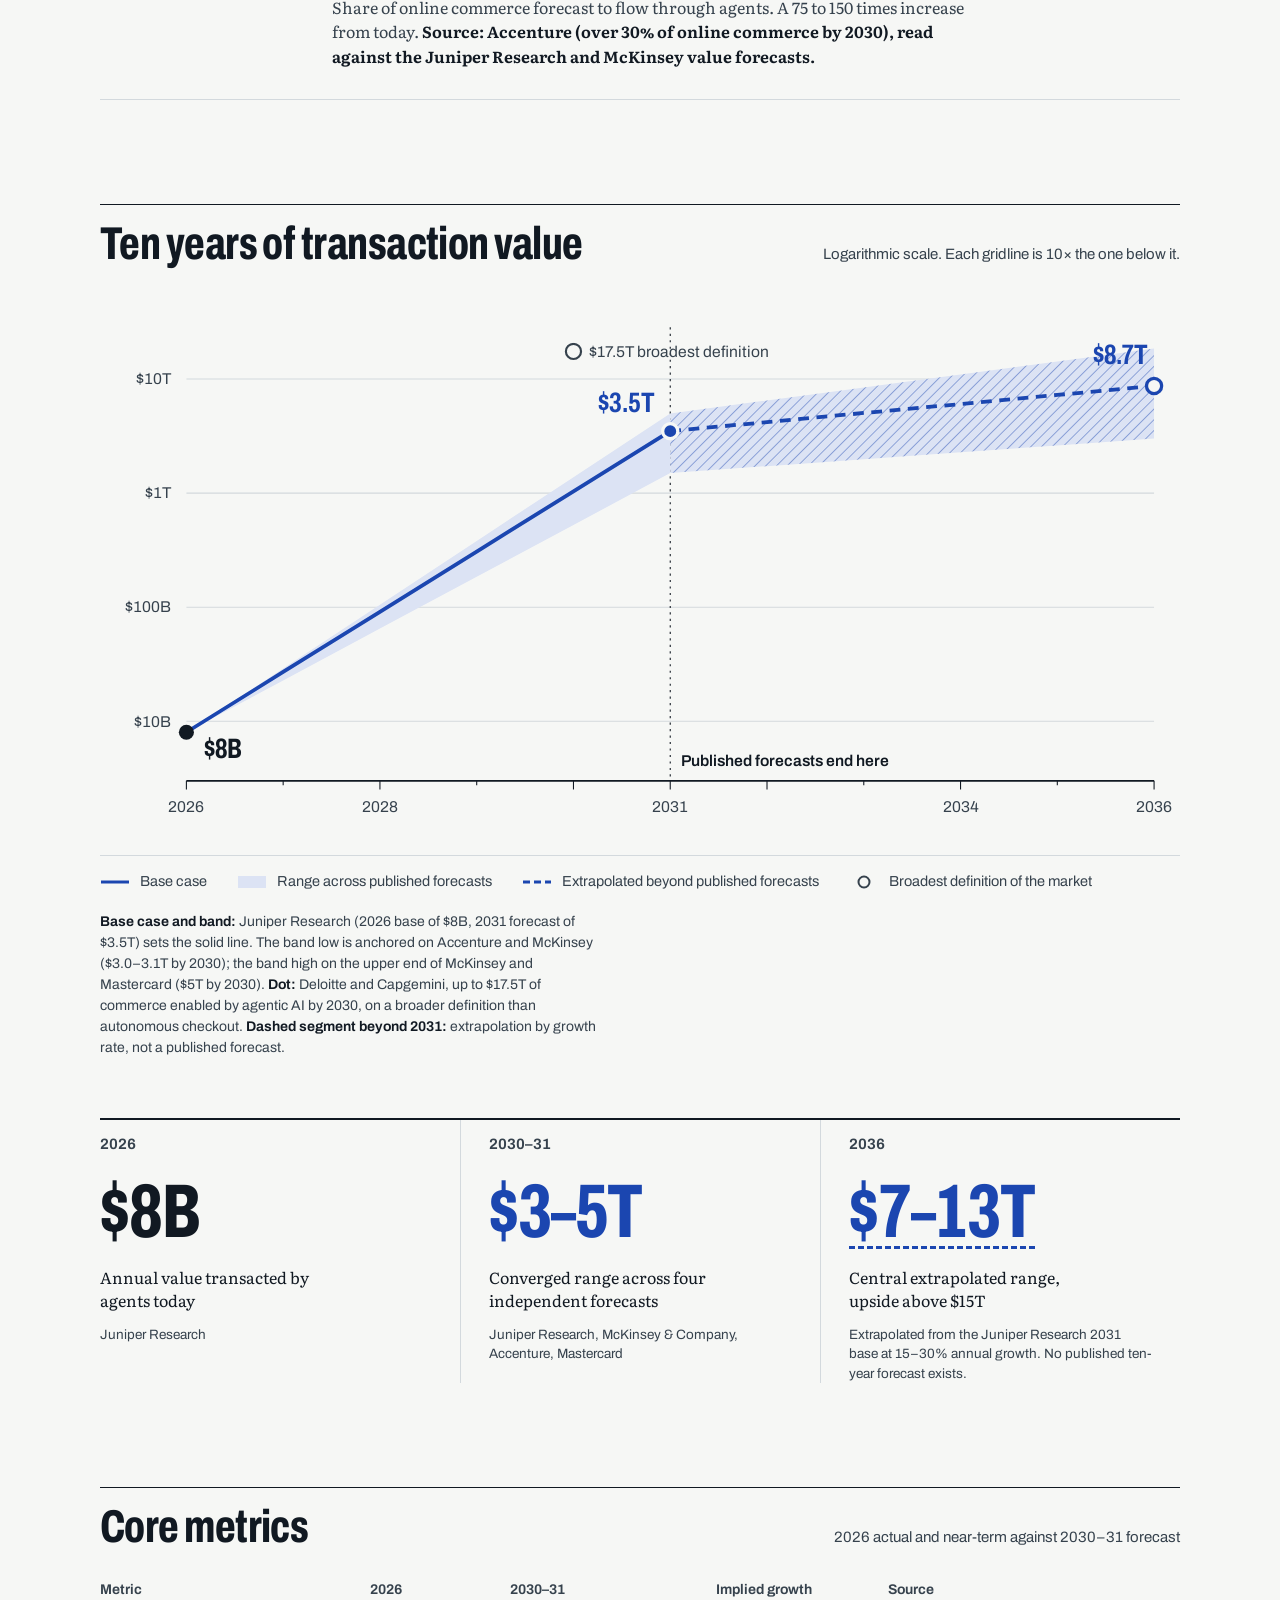
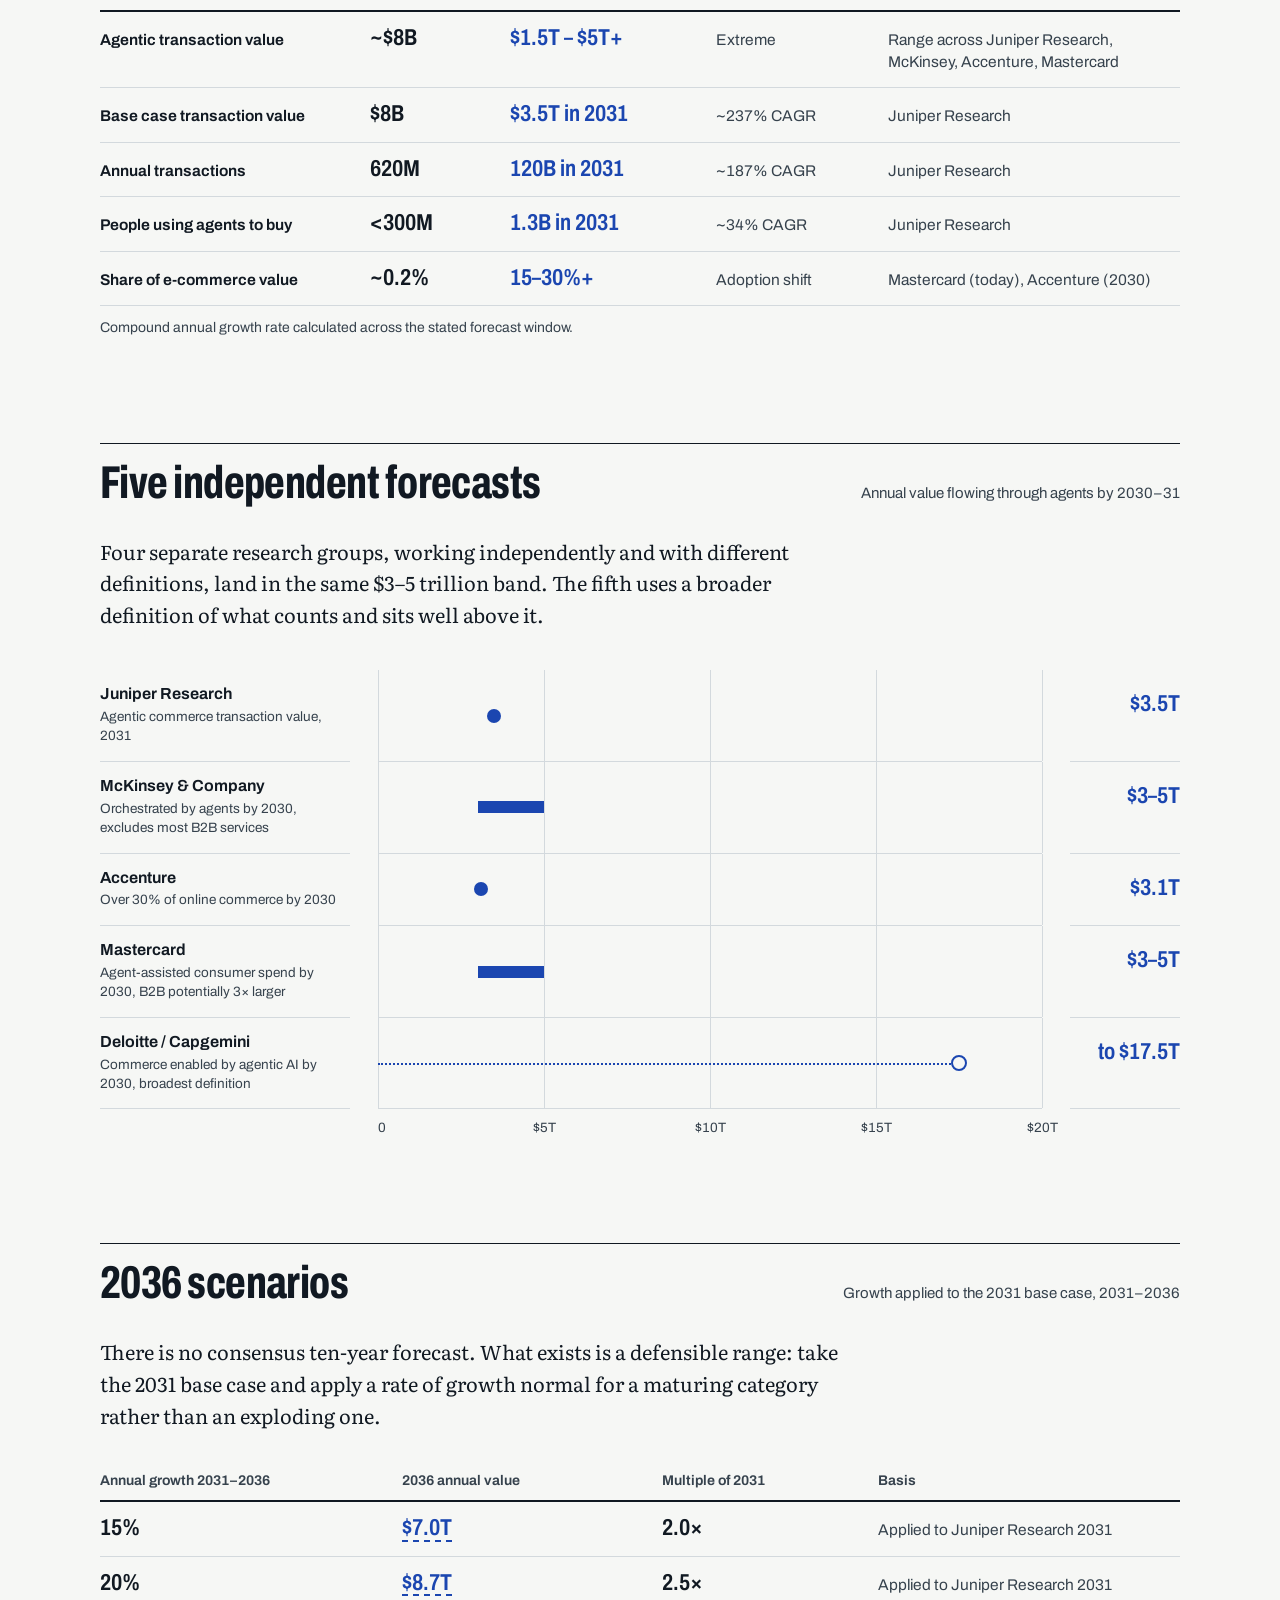
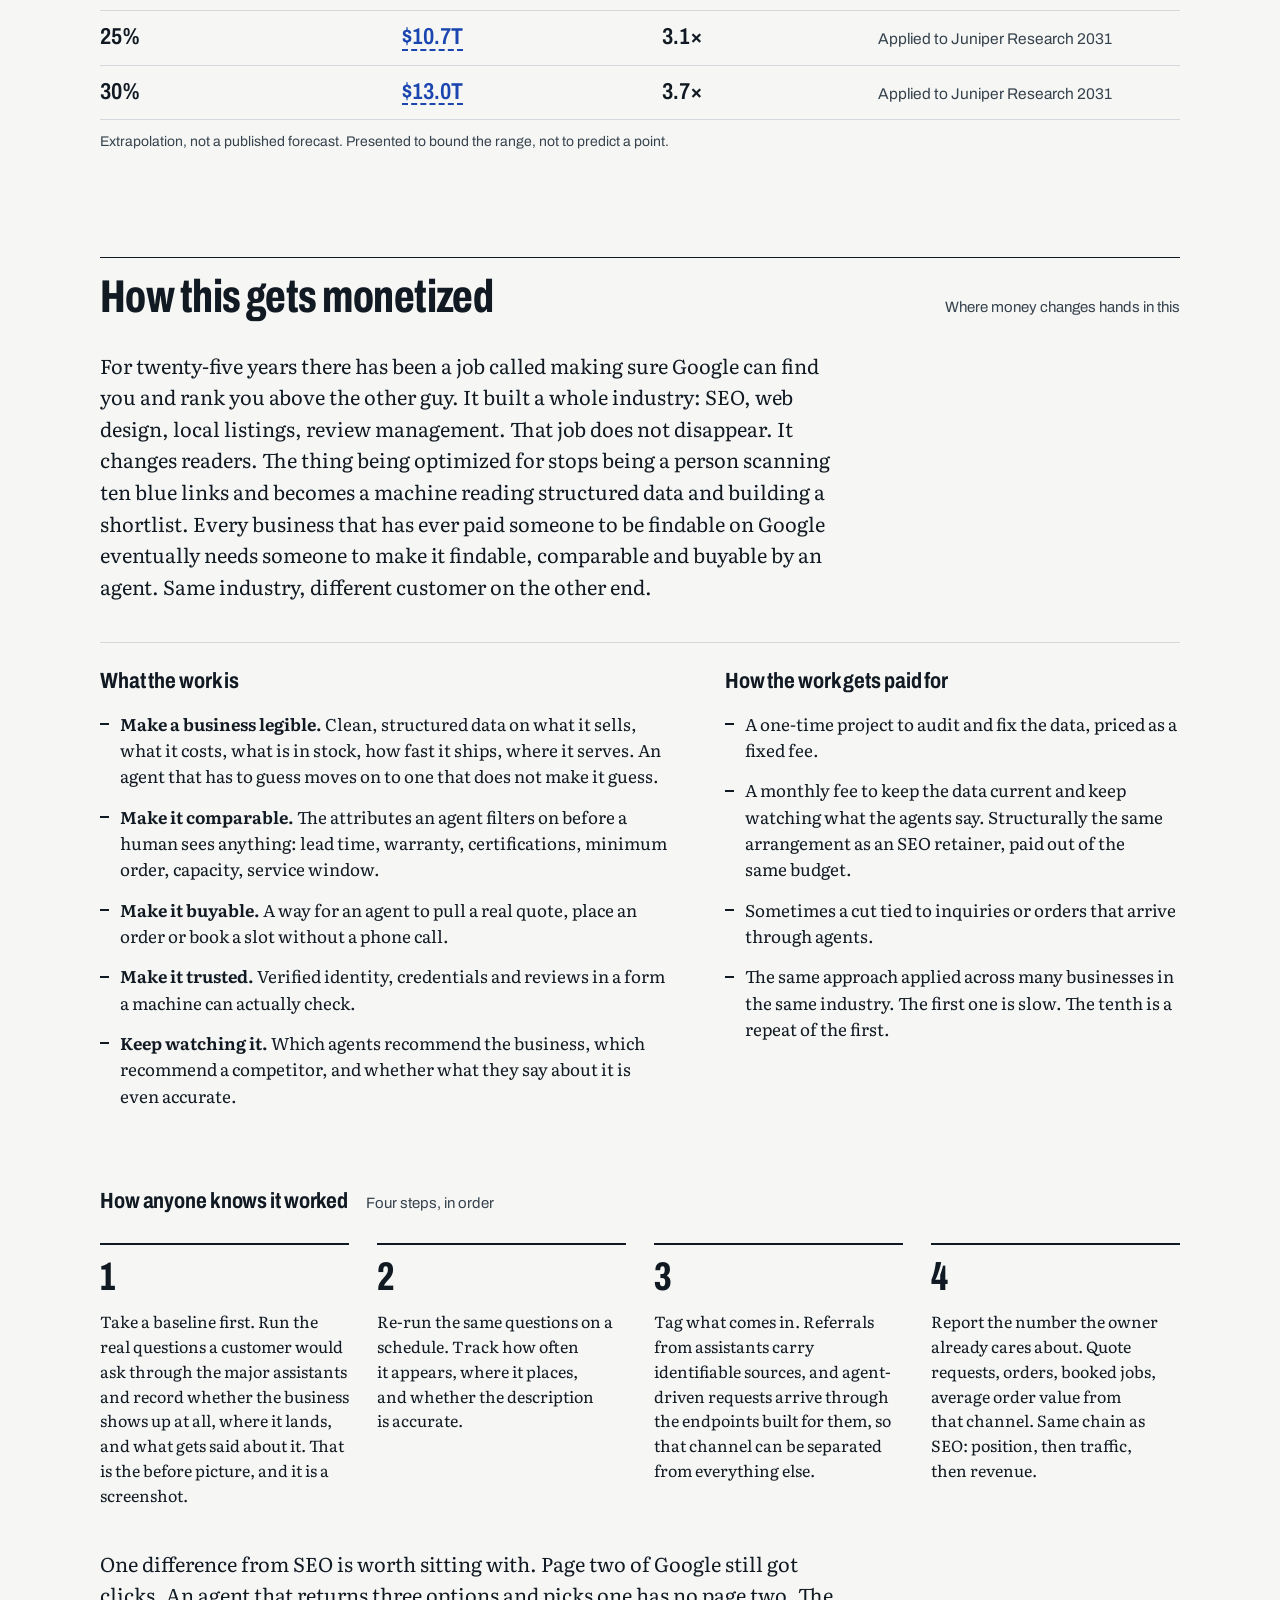
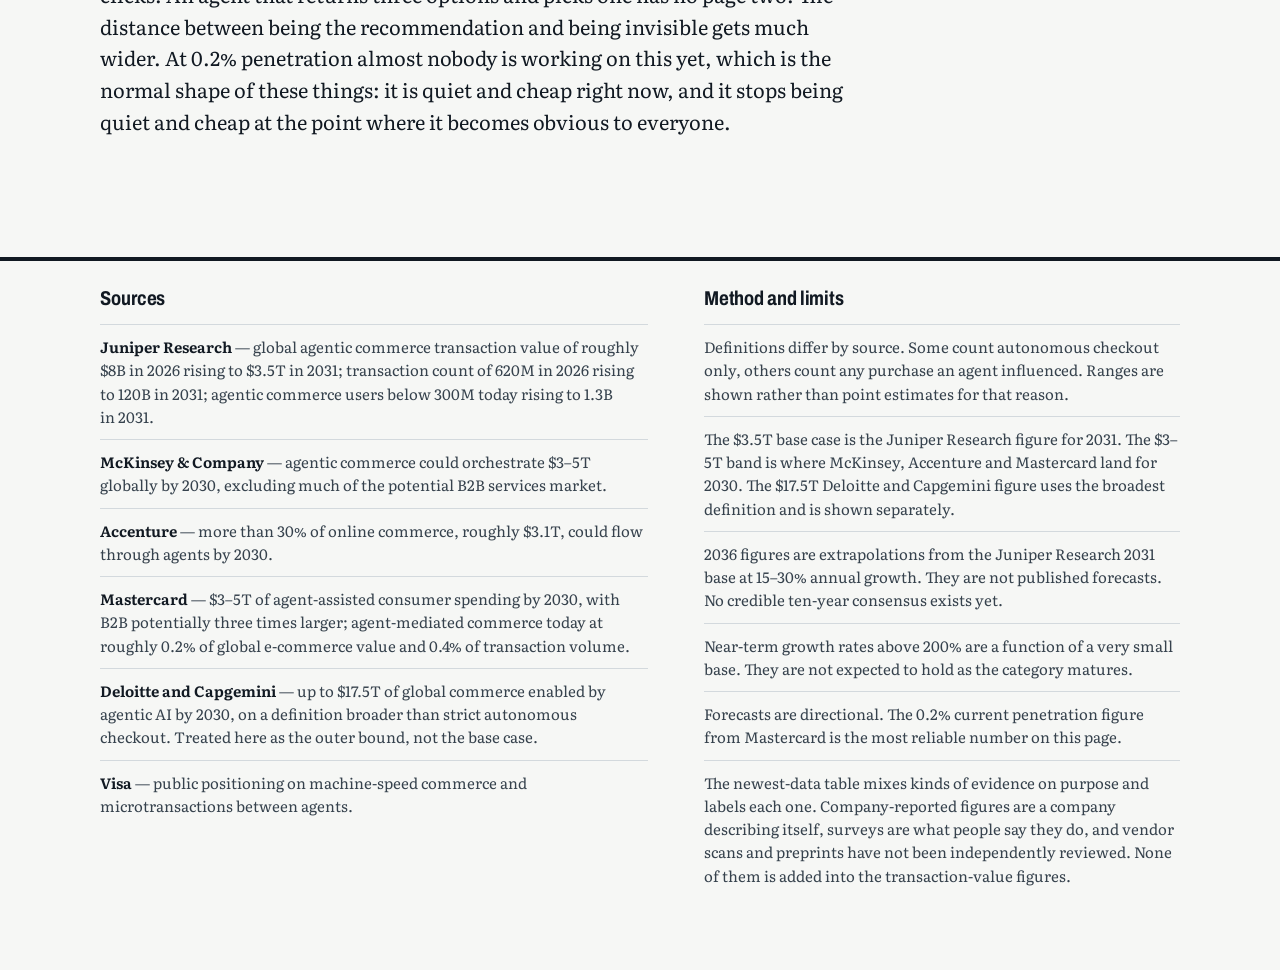
==== commit 8bd116c9: "Add Cloudflare's personal-agent controls and agent traffic data - What's moving: Cloudflare lets sit" ====
--- a/index.html
+++ b/index.html
@@ -727,6 +727,10 @@
     note:"Dated and sourced. Newest first."
   },
   signals:[
+    { date:"Nov 2026", who:"Cloudflare", dir:"Opening",
+      what:"Lets sites on its network allow or block each supported personal agent by name, separately from search and training crawlers, and adds reports showing whether those agents reach product pages, reach checkout, or hit errors.",
+      why:"A setting most owners never look at now decides whether a shopper's assistant gets in the door.",
+      src:"Cloudflare", url:"https://blog.cloudflare.com/personal-agents-visibility-control/" },
     { date:"Oct 2026", who:"Amazon", dir:"Closing",
       what:"On its earnings call, says few customers buy through outside shopping agents because the experience is \"still not great,\" and points to its own Alexa shopping agent instead, used by more than 400 million customers in the past year.",
       why:"Amazon is betting shoppers will come to its own agent rather than send someone else's.",
@@ -805,6 +809,9 @@
     { date:"Oct 2026", fig:"6%", kind:"Vendor scan",
       what:"Business websites ready for AI agents, out of 115,752 scored by an agent-readiness scanner on checks across discovery, access, usability and payments. The vendor sells the fix, so treat this as a direction, not a census.",
       src:"Dedica", url:"https://getdedica.com/" },
+    { date:"Sep 2026", fig:"1,700%+", kind:"Company-reported",
+      what:"Growth in daily requests from AI agents across Cloudflare's network over the past year. Cloudflare also says more than half of internet traffic this year wasn't human, and that human traffic to some of the most heavily crawled categories, retail among them, fell as much as 40% in under a year. Agents are reading far more than they buy: by Mastercard's estimate they carry about 0.2% of e-commerce value. Cloudflare sells tools for managing this traffic.",
+      src:"Cloudflare", url:"https://blog.cloudflare.com/agentic-web/" },
     { date:"Sep 2026", fig:"1.9×", kind:"Preprint",
       what:"How much more often agents clearly recommend a business whose own website they can read, across 37,927 agent journeys covering 1,056 real businesses. Answers built from the business's site were 41% more accurate, and the usual failure was leaving facts out, not inventing them. Not yet peer reviewed.",
       src:"arXiv", url:"https://arxiv.org/abs/2609.34951" },
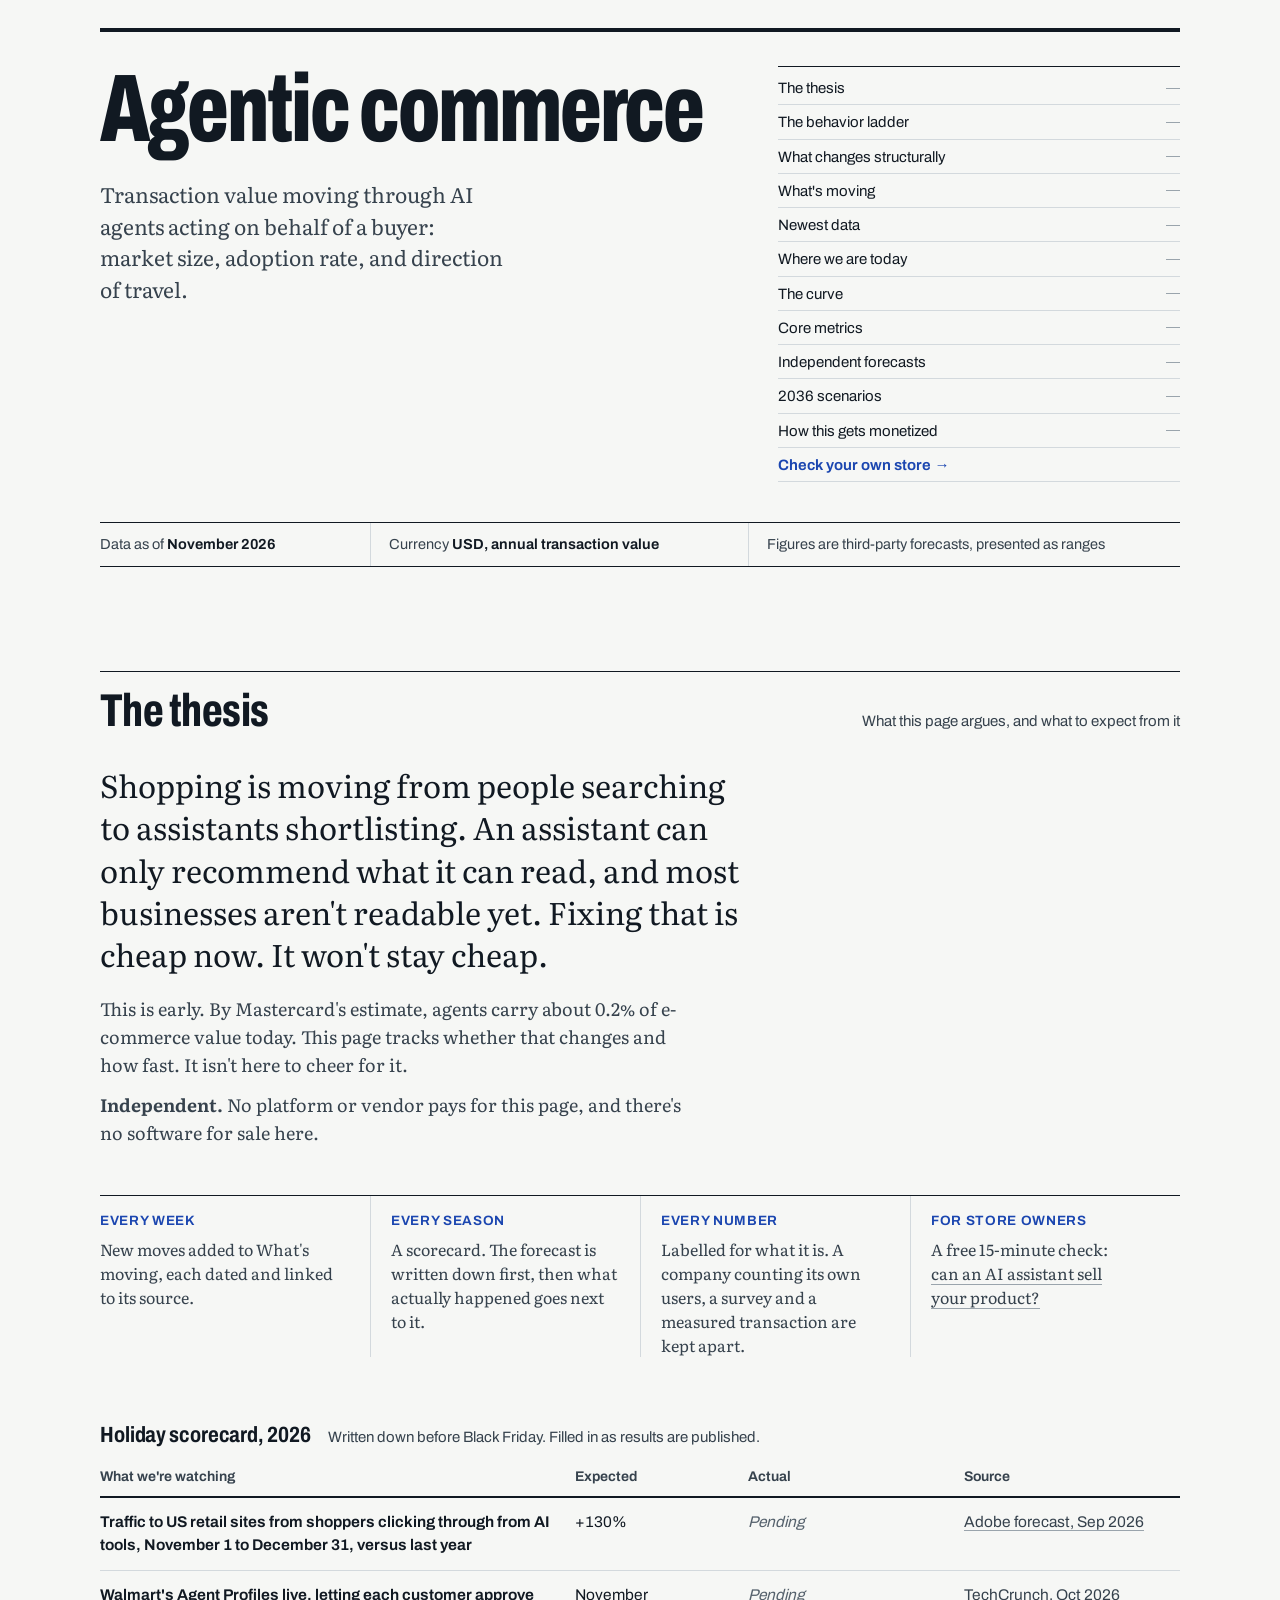
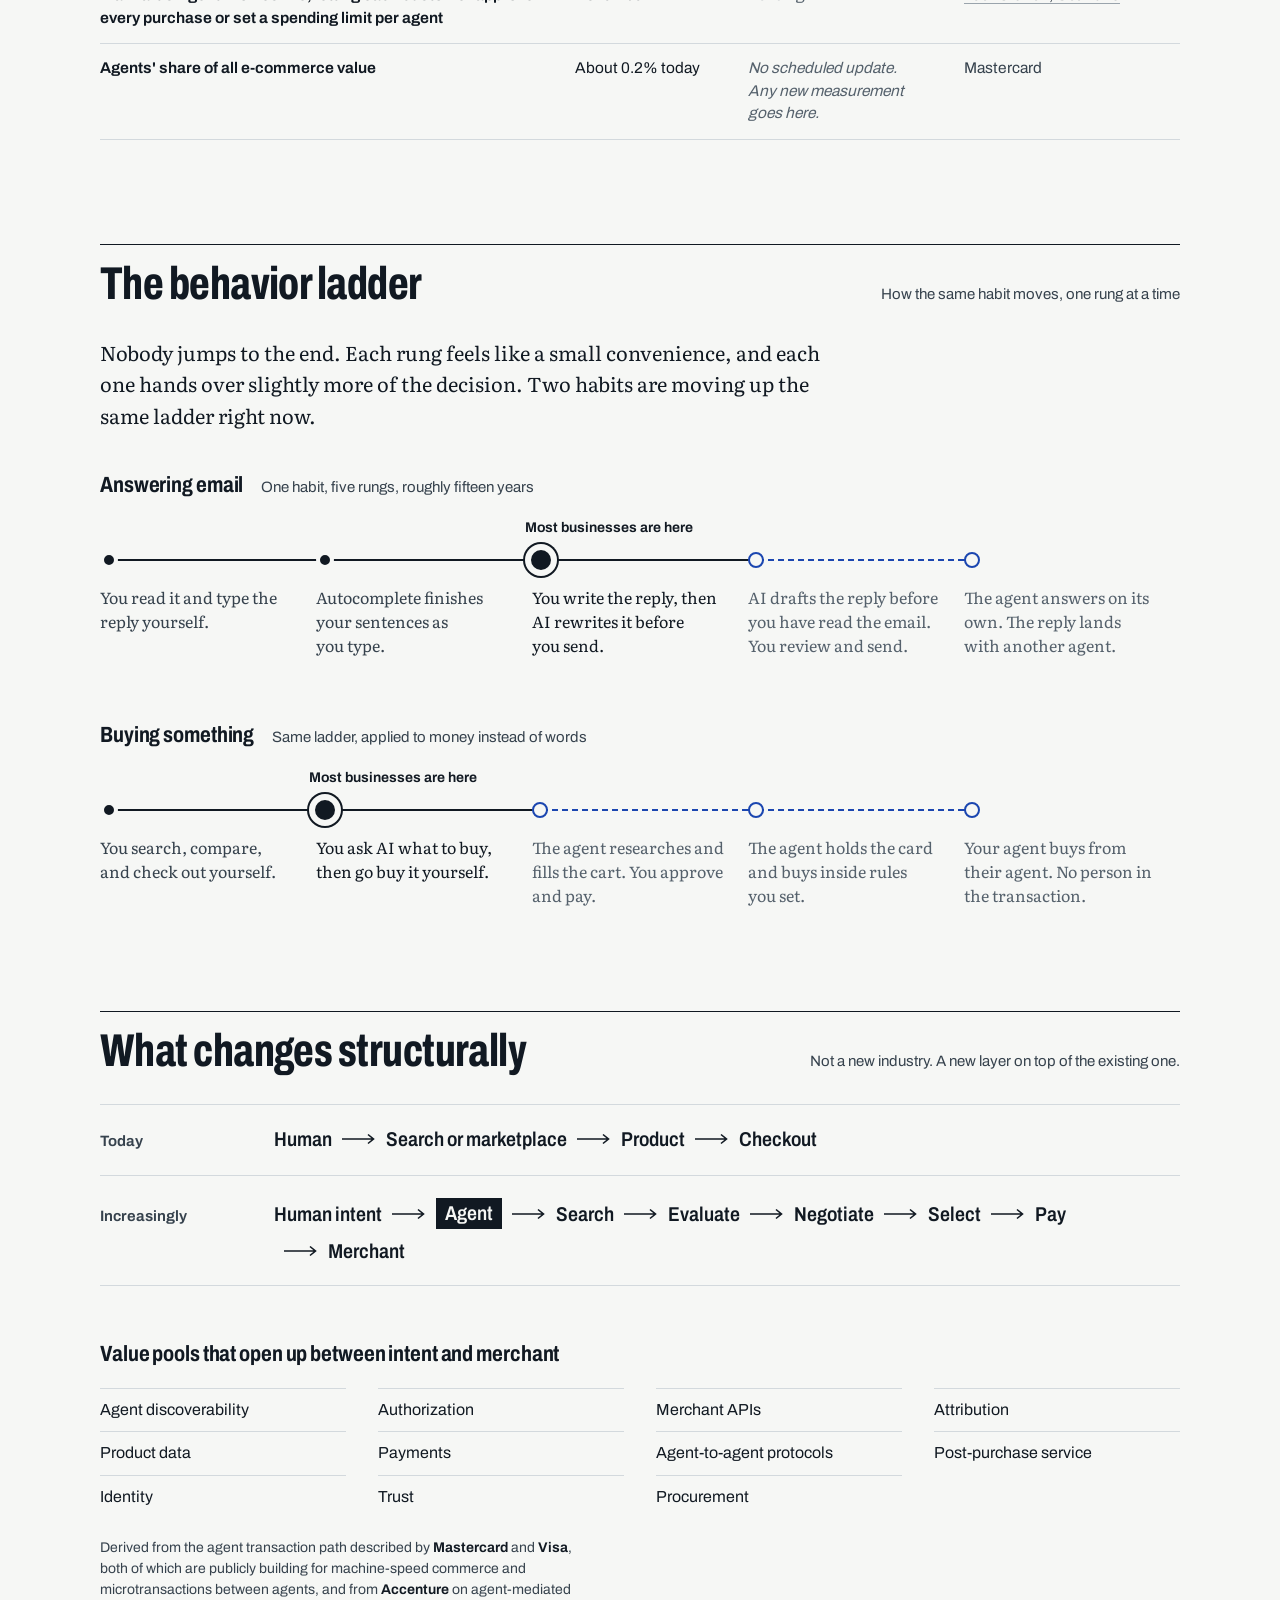
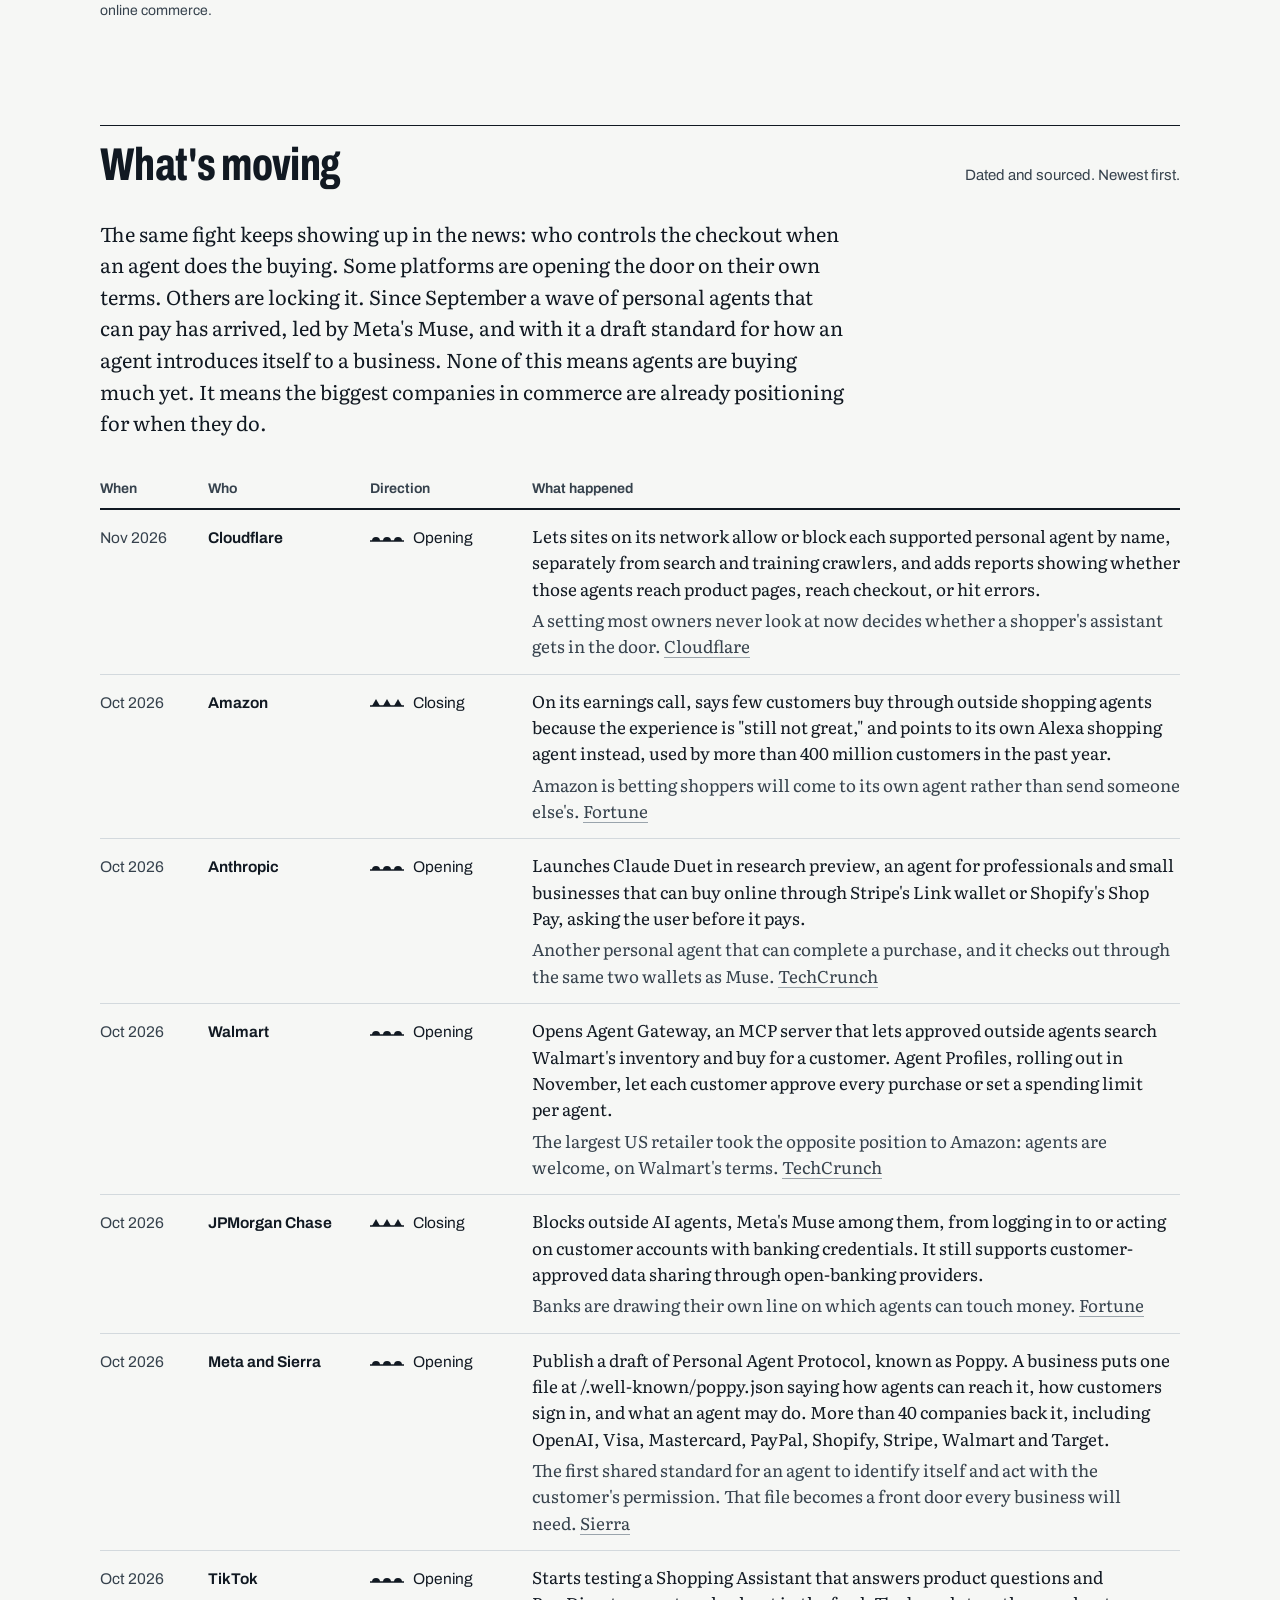
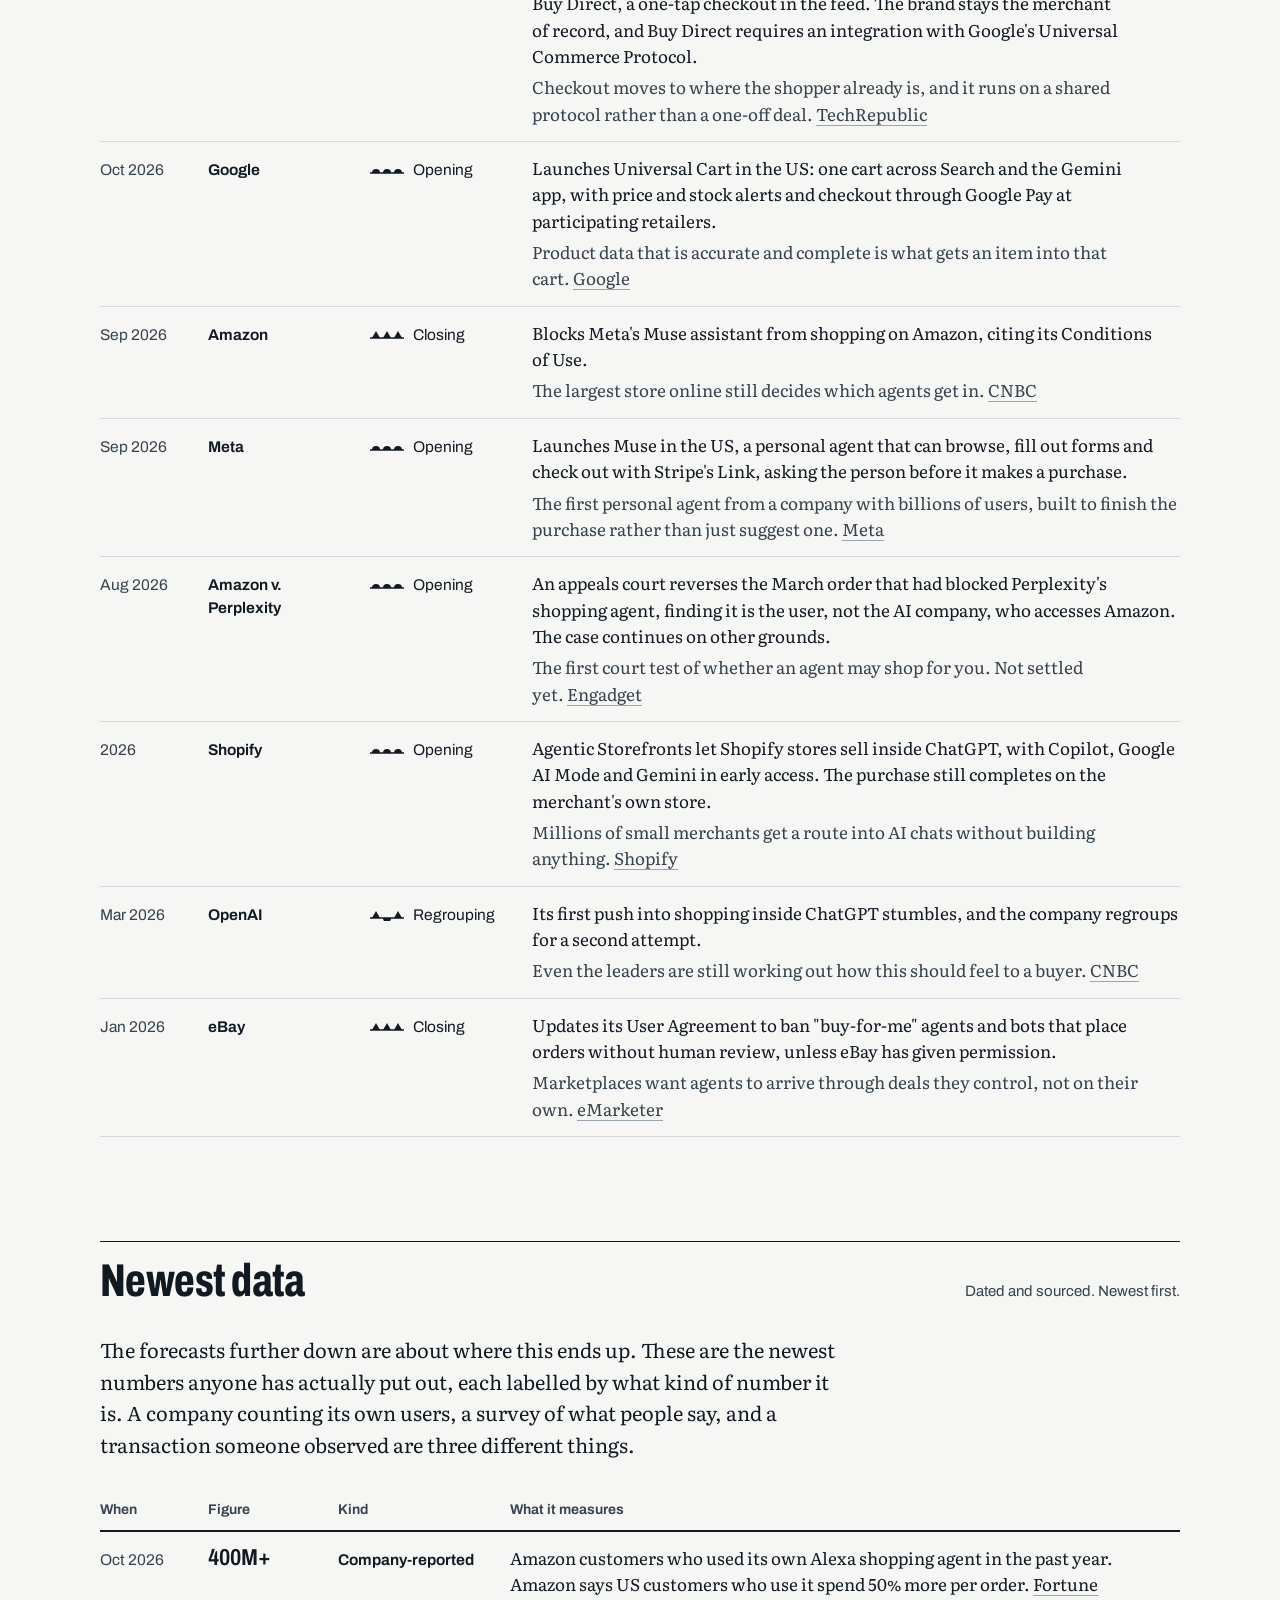
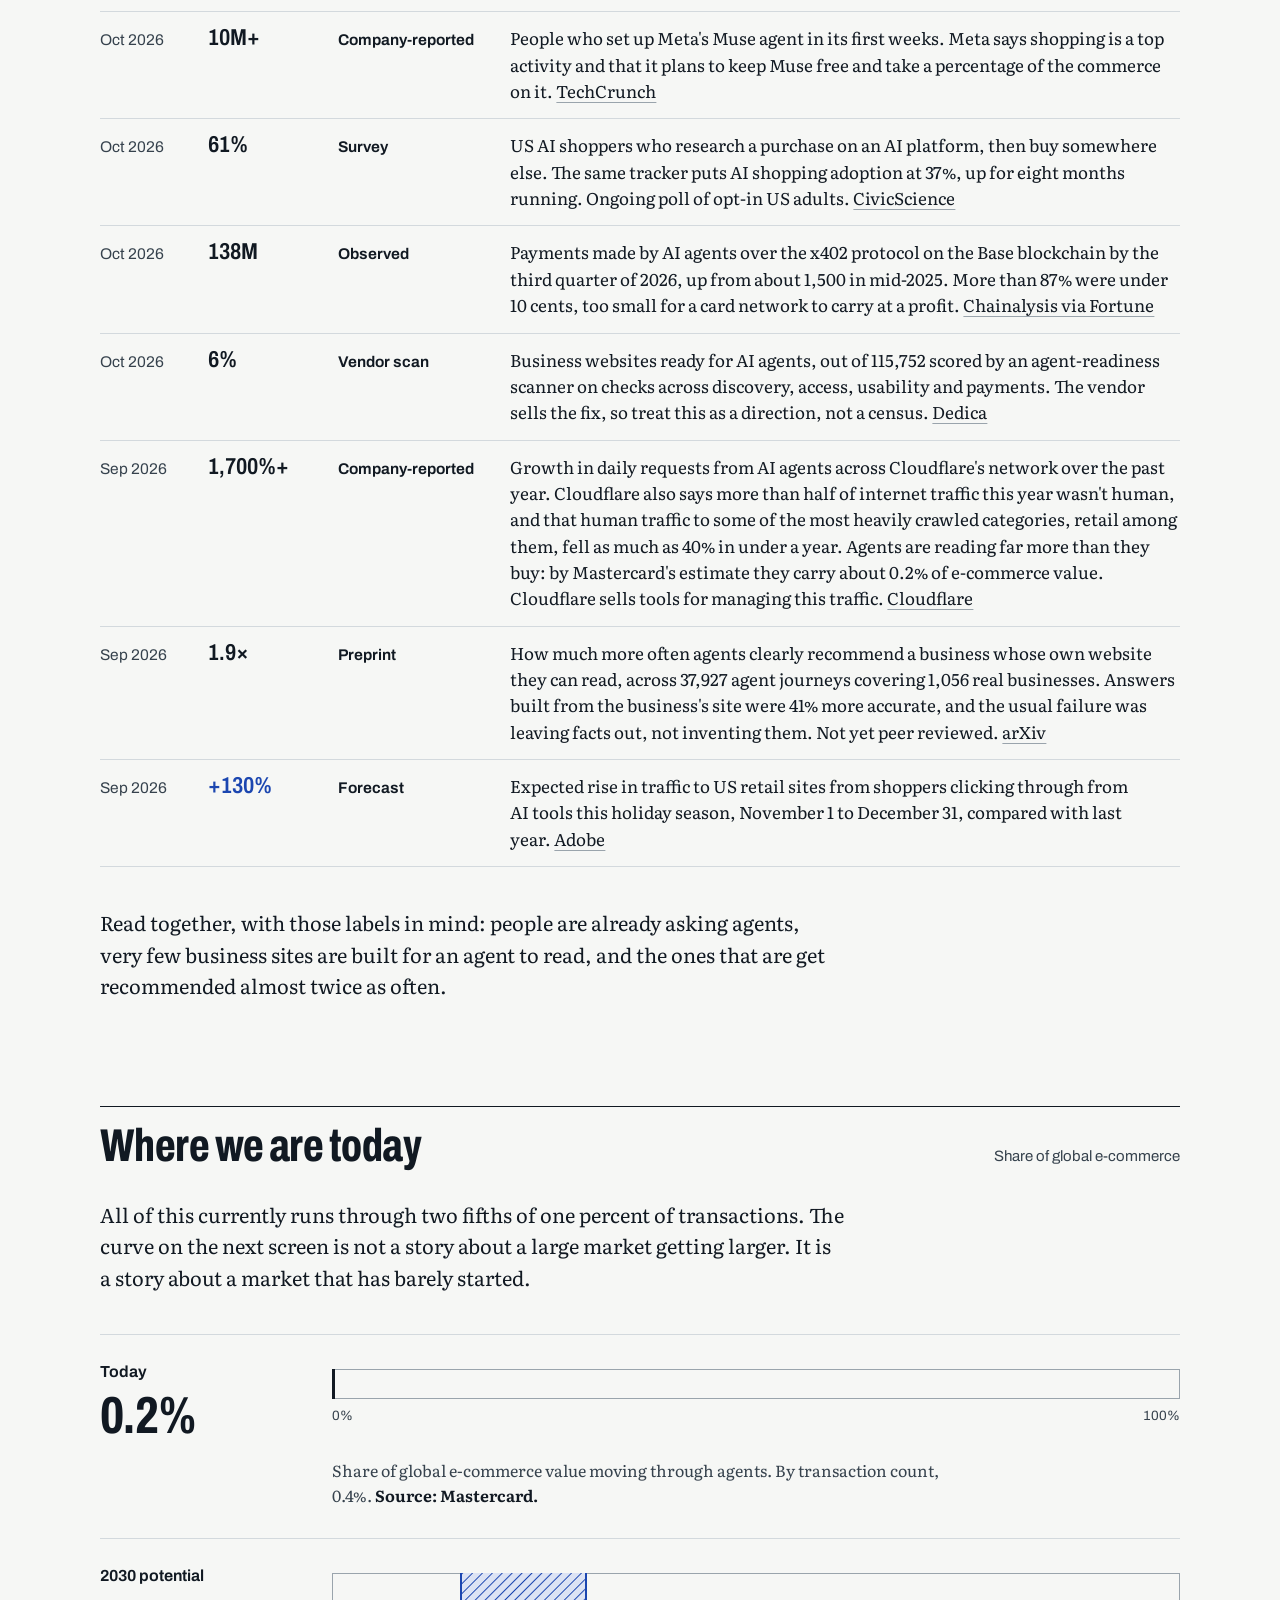
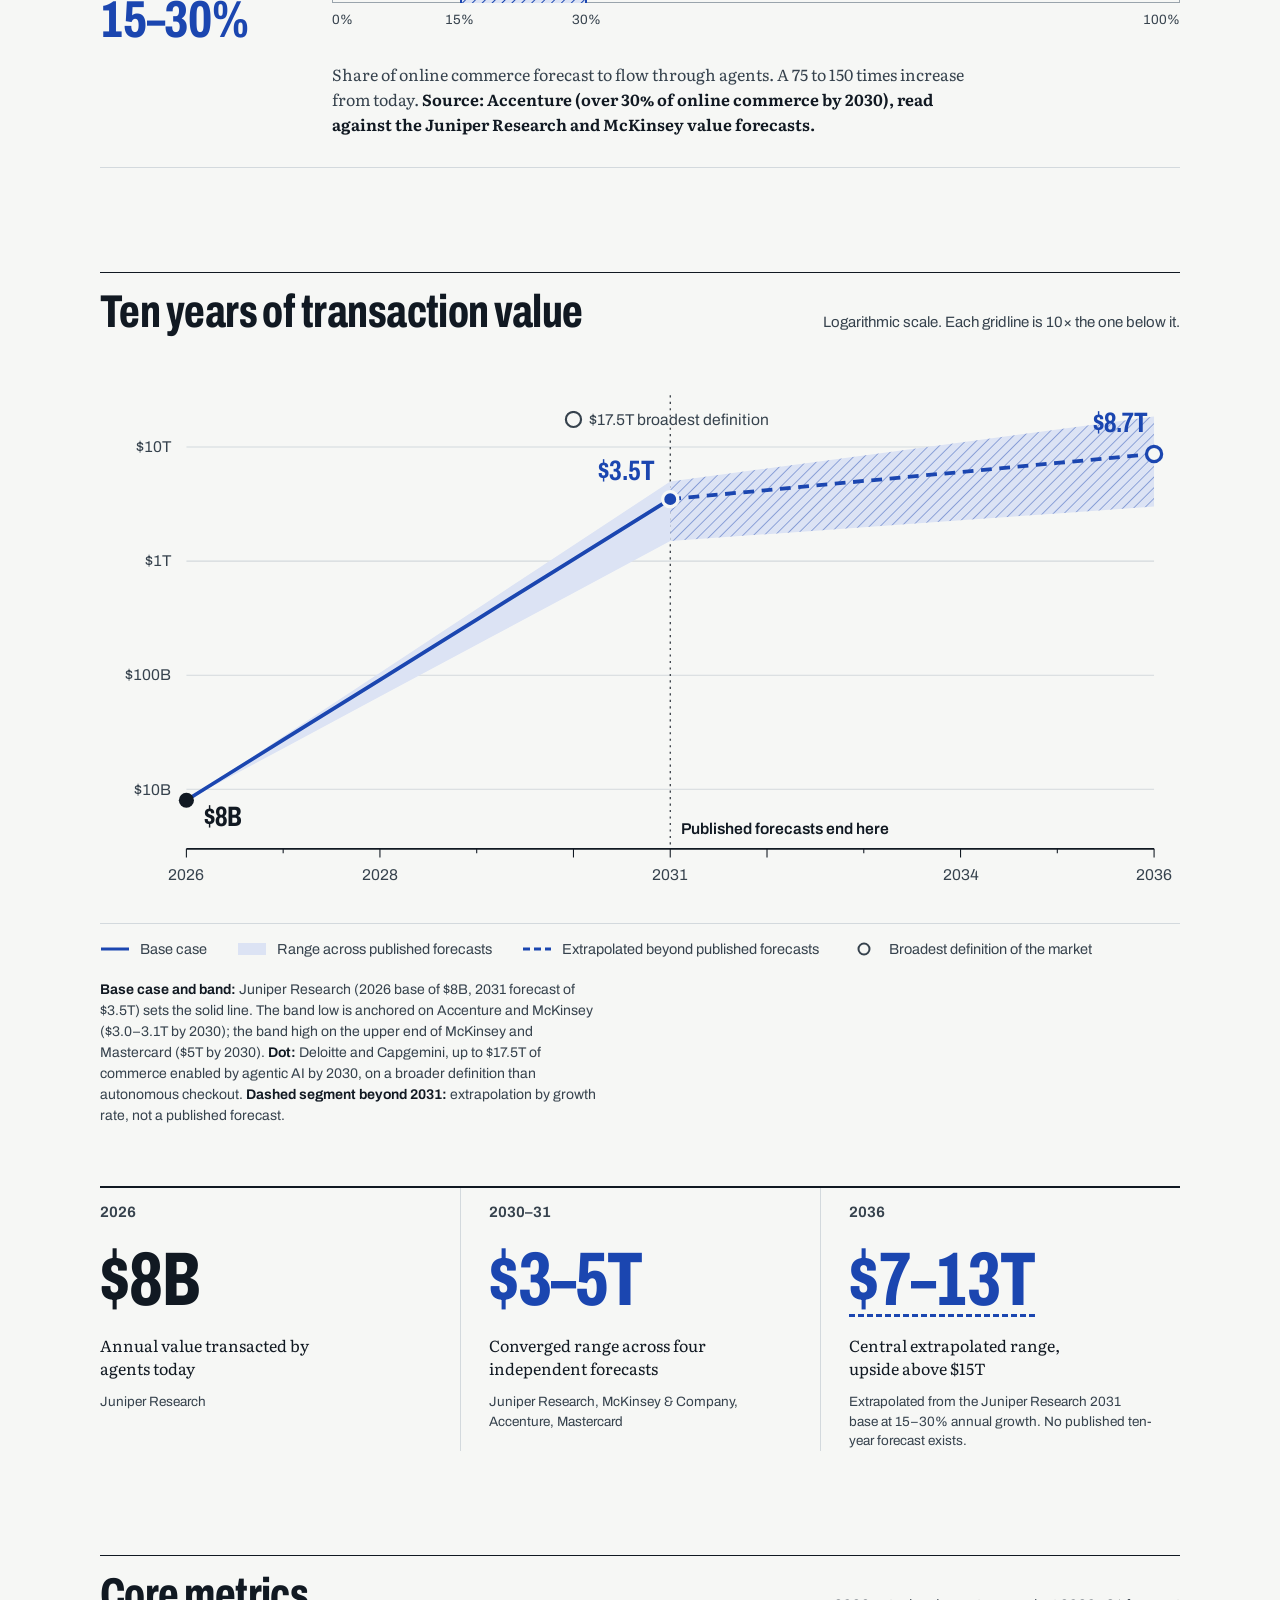
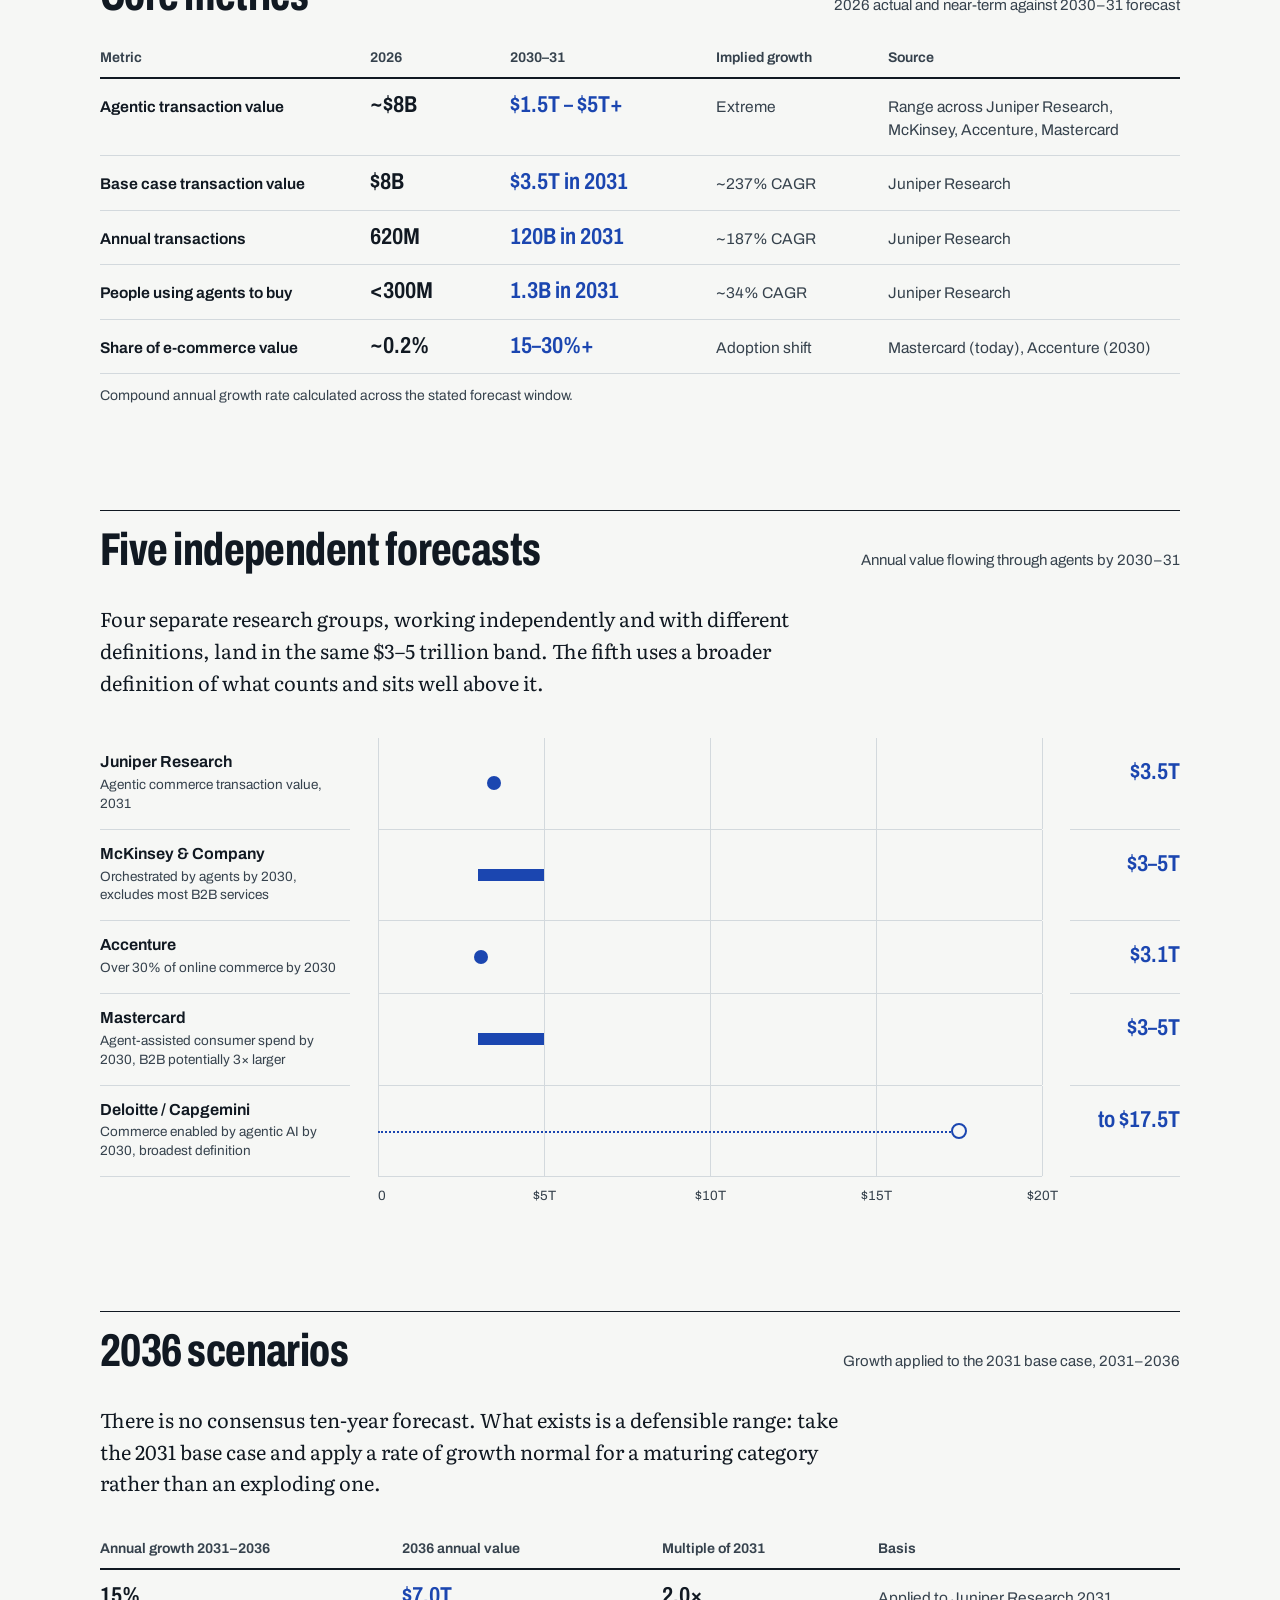
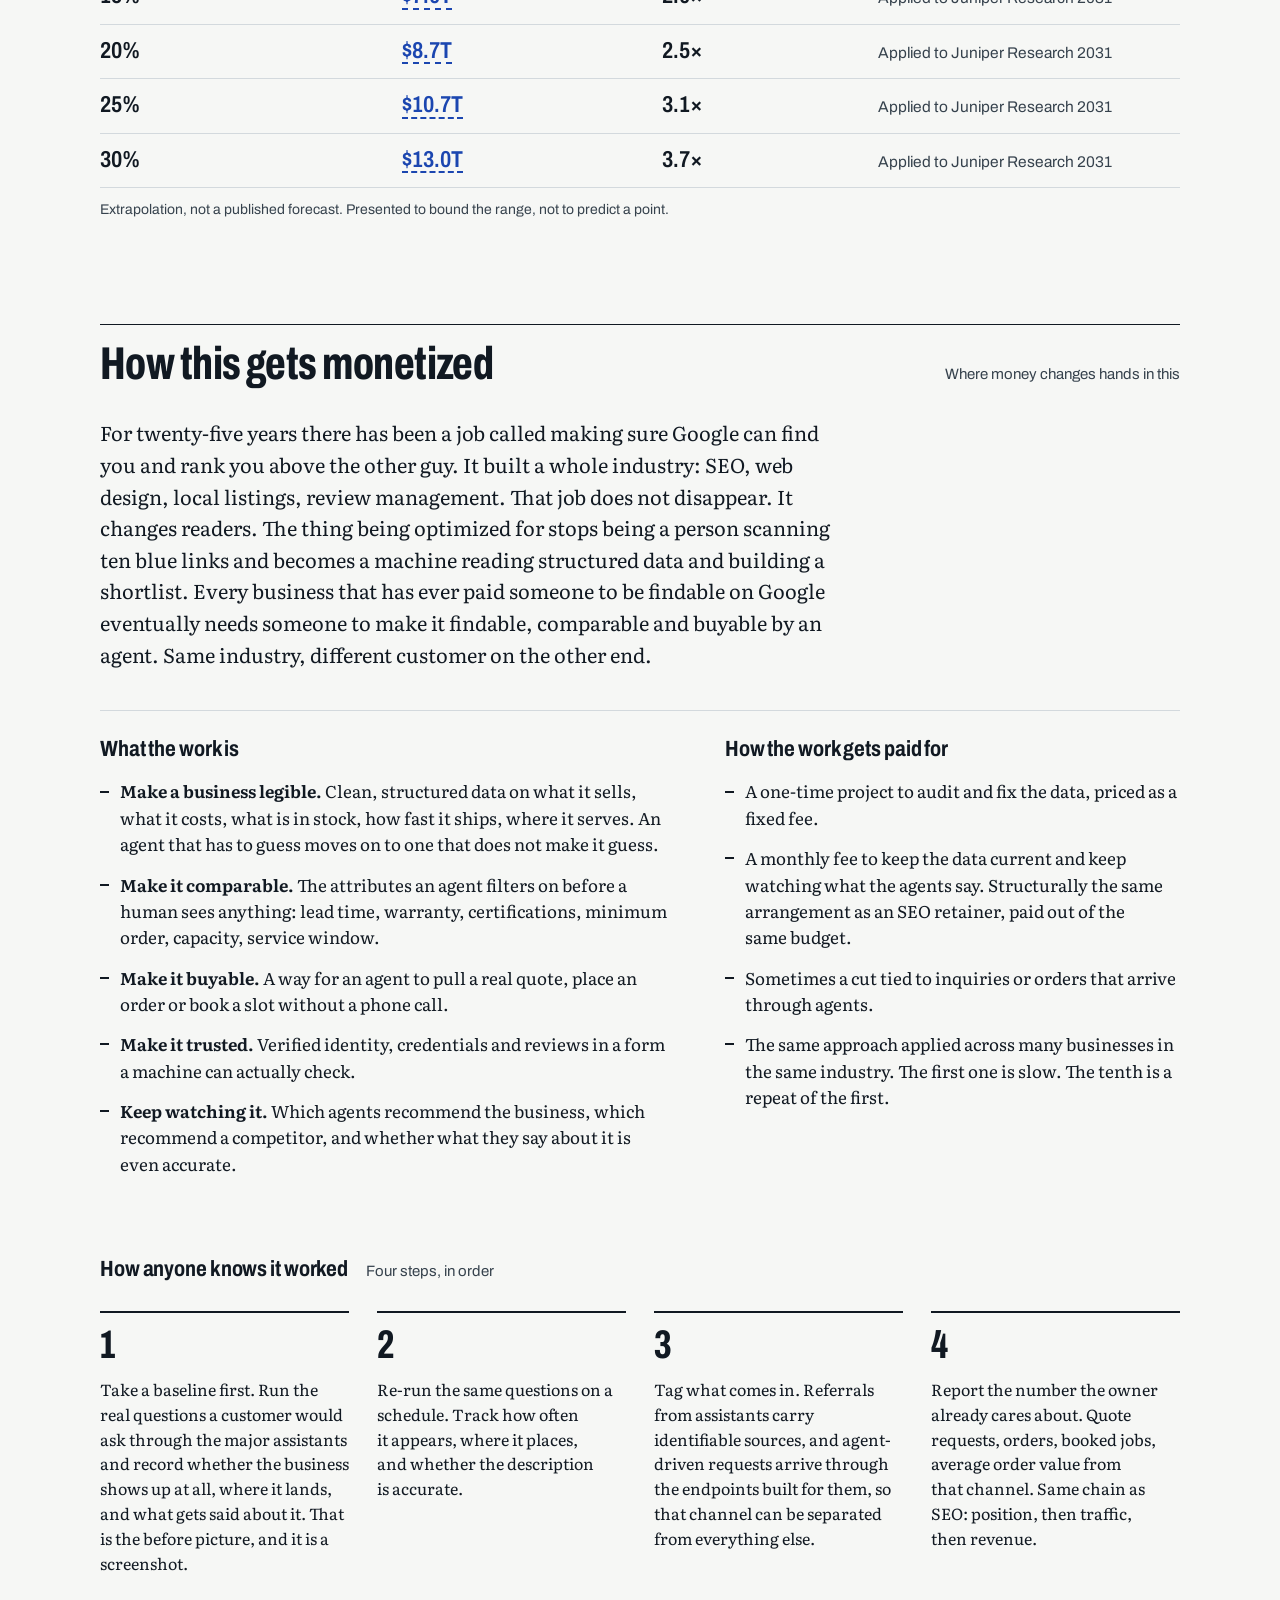
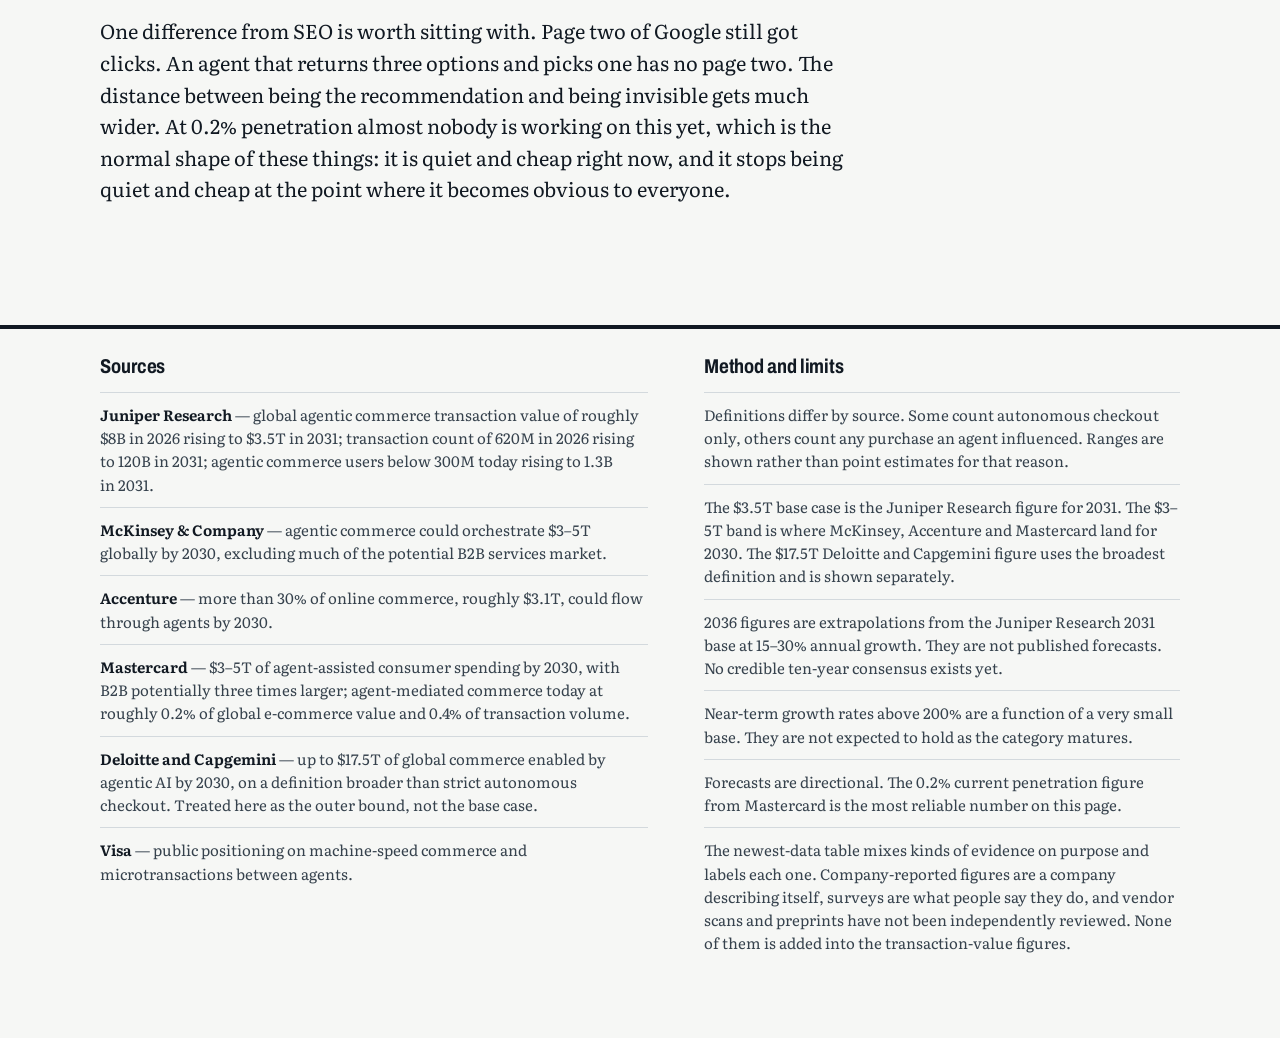
==== commit eafad3b7: "Add the independence line under the thesis No platform or vendor pays for this page, and there's no " ====
--- a/index.html
+++ b/index.html
@@ -615,6 +615,9 @@
     head:"The thesis",
     note:"What this page argues, and what to expect from it",
     claim:"Shopping is moving from people searching to assistants shortlisting. An assistant can only recommend what it can read, and most businesses aren't readable yet. Fixing that is cheap now. It won't stay cheap.",
+    /* Must stay true. If a platform or vendor ever pays for this page,
+       change or remove this line in the same change that starts it. */
+    independence:"<b>Independent.</b> No platform or vendor pays for this page, and there's no software for sale here.",
     claimNote:"This is early. By Mastercard's estimate, agents carry about 0.2% of e-commerce value today. This page tracks whether that changes and how fast. It isn't here to cheer for it.",
     expect:[
       { t:"Every week", d:"New moves added to What's moving, each dated and linked to its source." },
@@ -1088,7 +1091,8 @@
       <p class="note">${t.note}</p>
     </header>
     <p class="claim">${t.claim}</p>
-    <p class="claim-note">${t.claimNote}</p>
+    <p class="claim-note" style="margin-bottom:12px">${t.claimNote}</p>
+    <p class="claim-note">${t.independence}</p>
     <ul class="expect">${t.expect.map(e=>`<li><div class="t">${e.t}</div><p>${e.d}</p></li>`).join("")}</ul>
     <div class="ladder-hd"><h3>${t.watchHead.title}</h3><div class="k">${t.watchHead.k}</div></div>
     <table class="rec" id="watch-table" style="margin-top:18px">
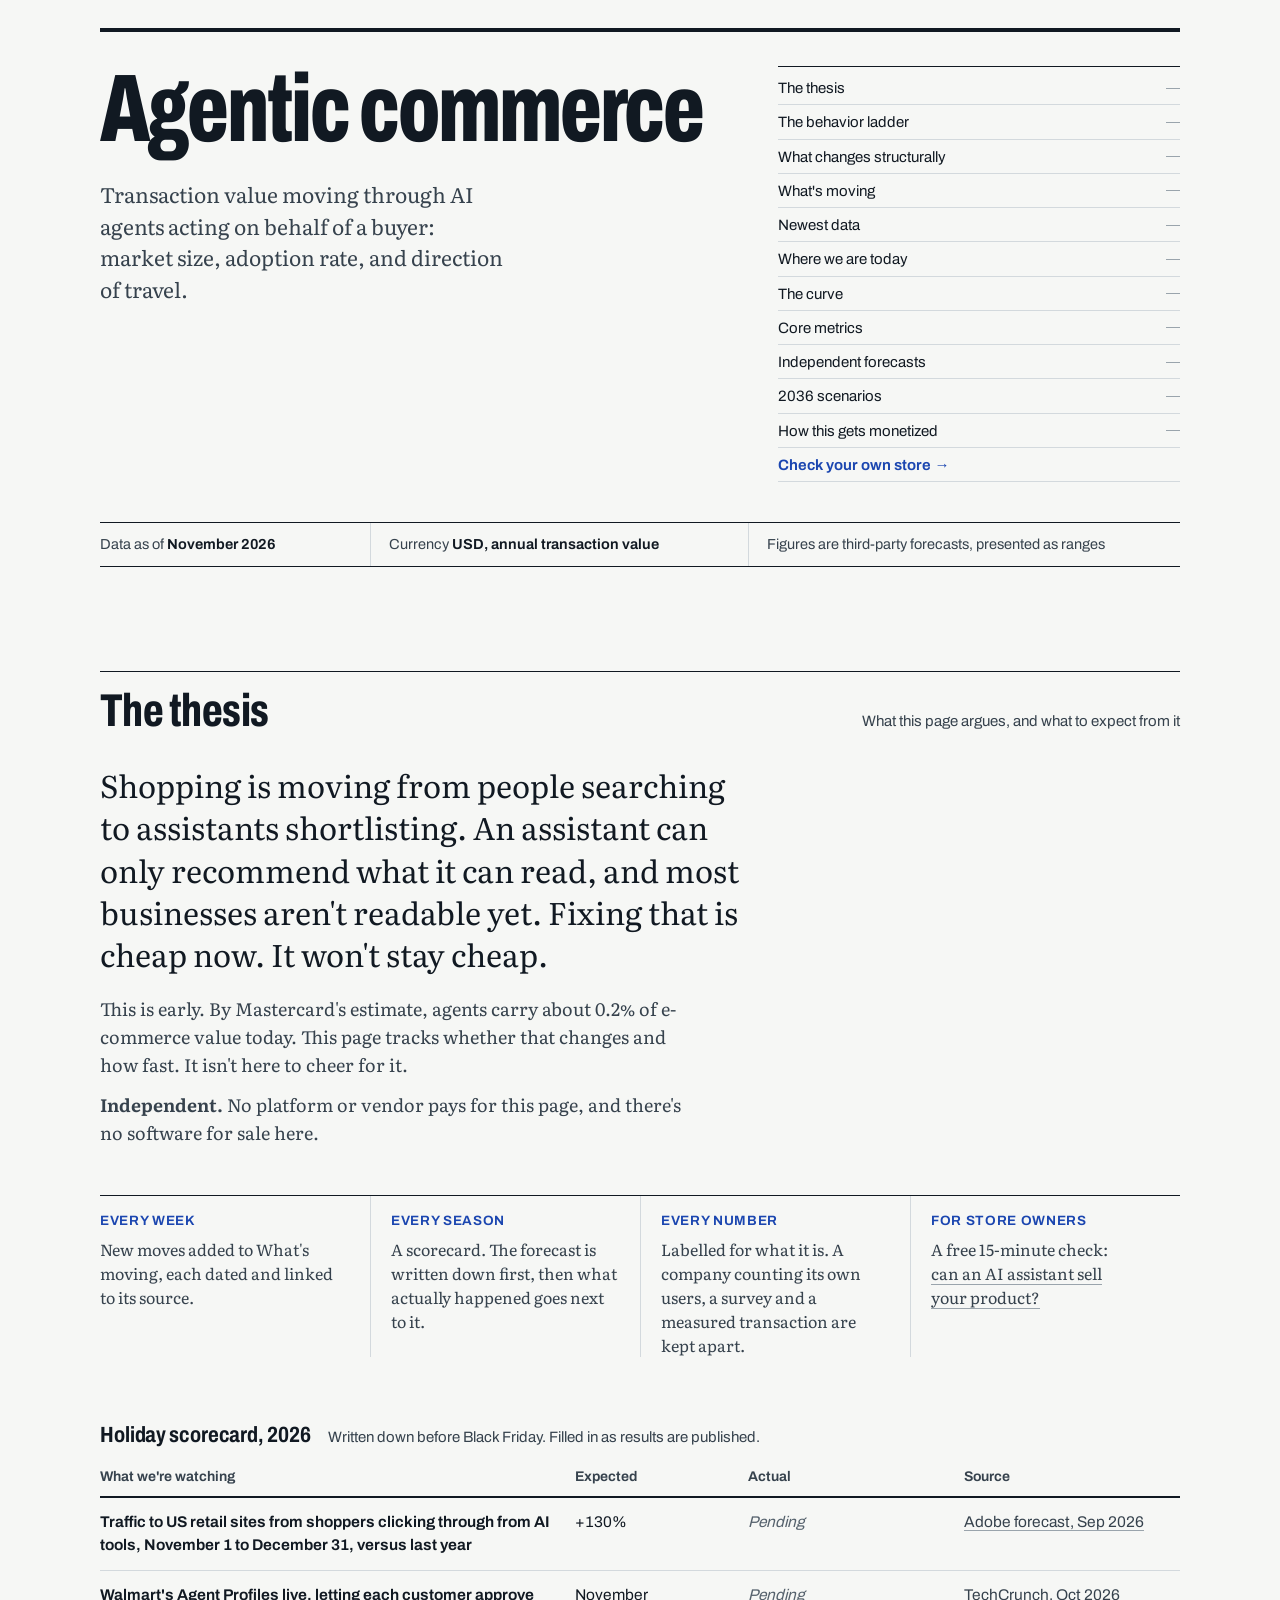
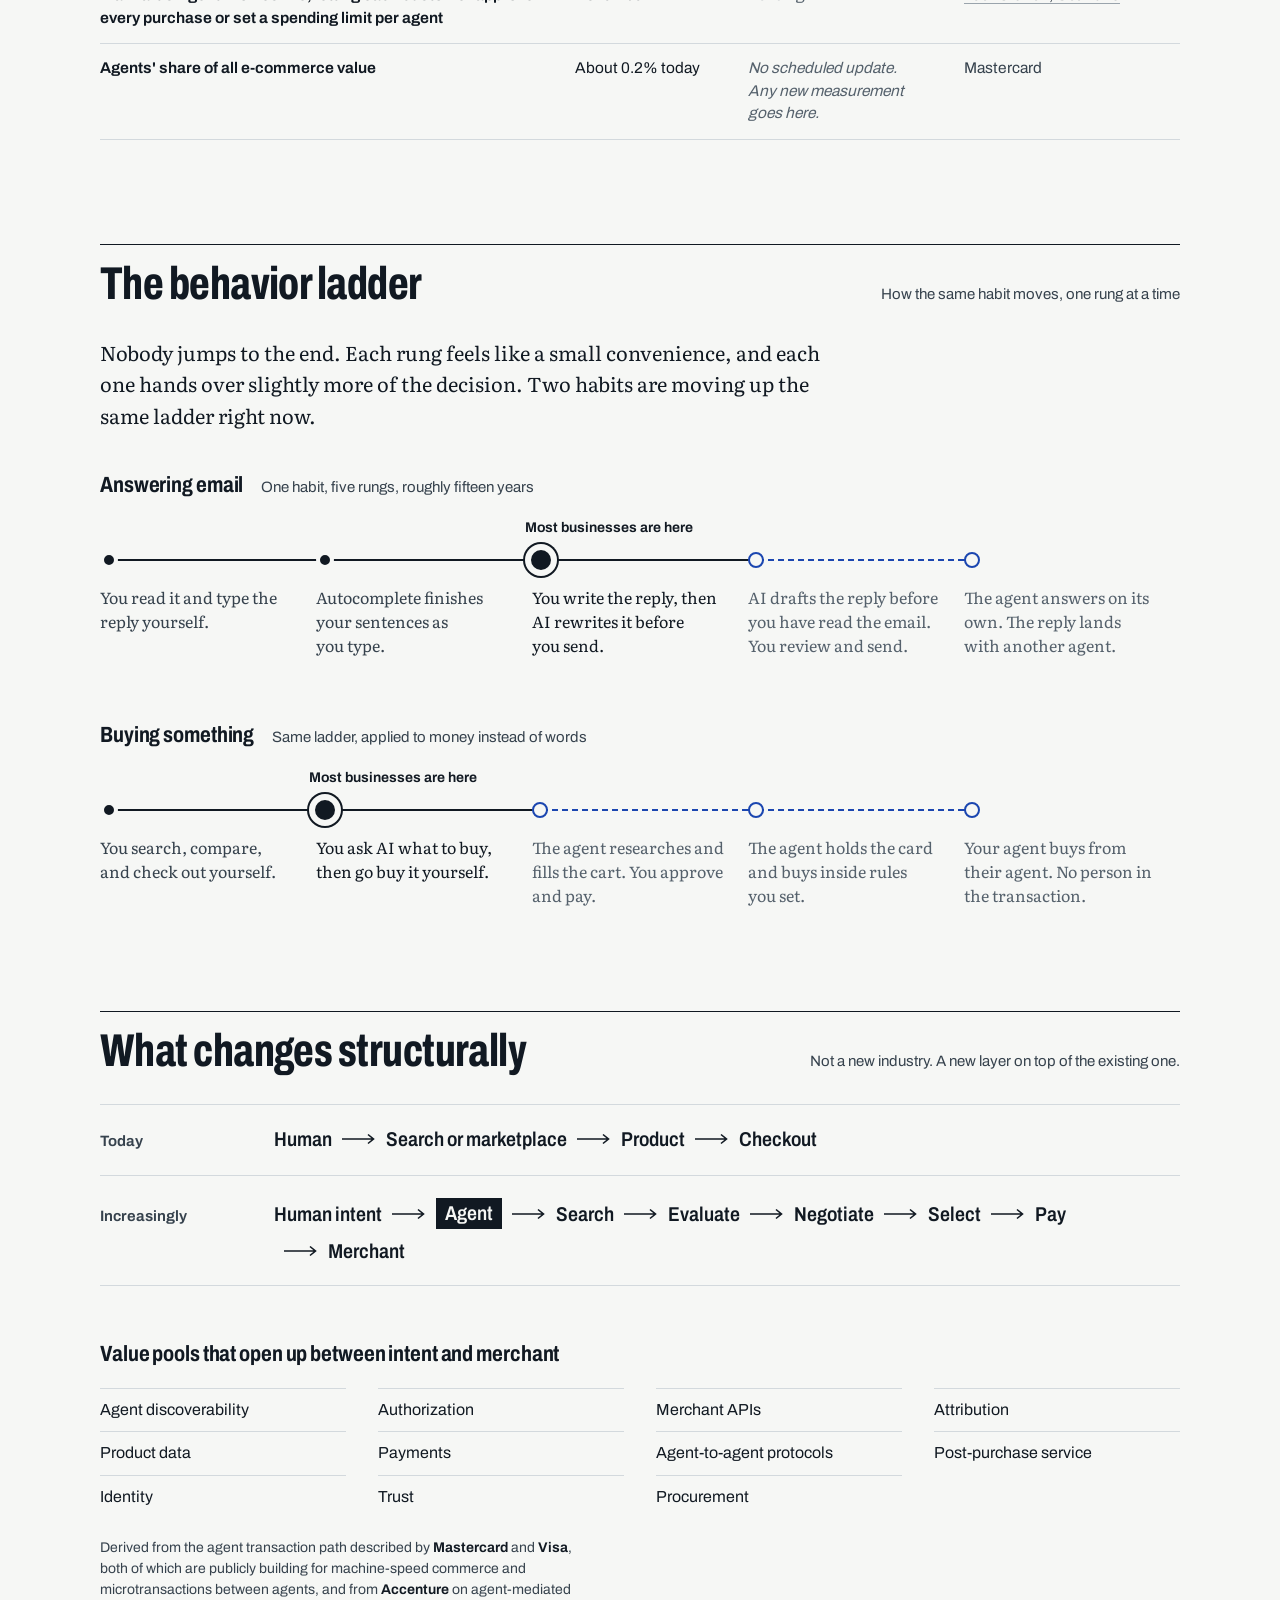
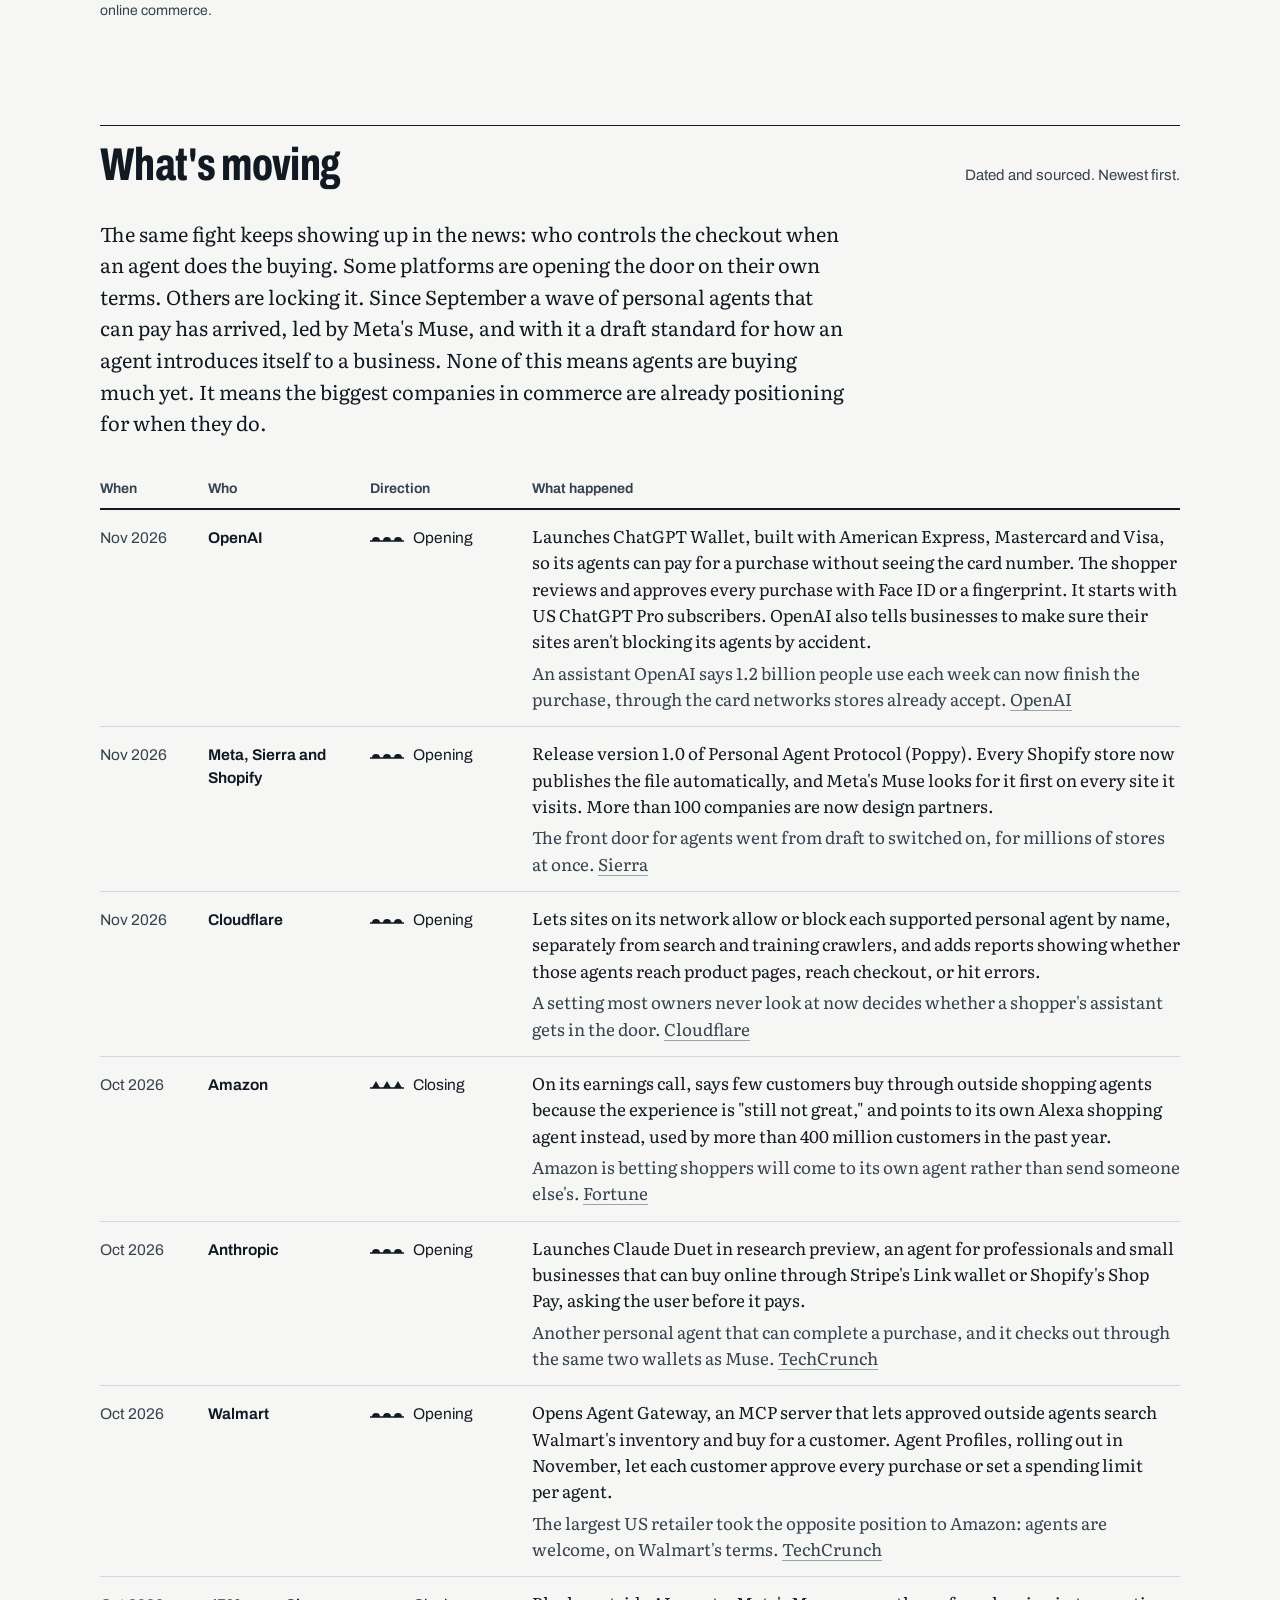
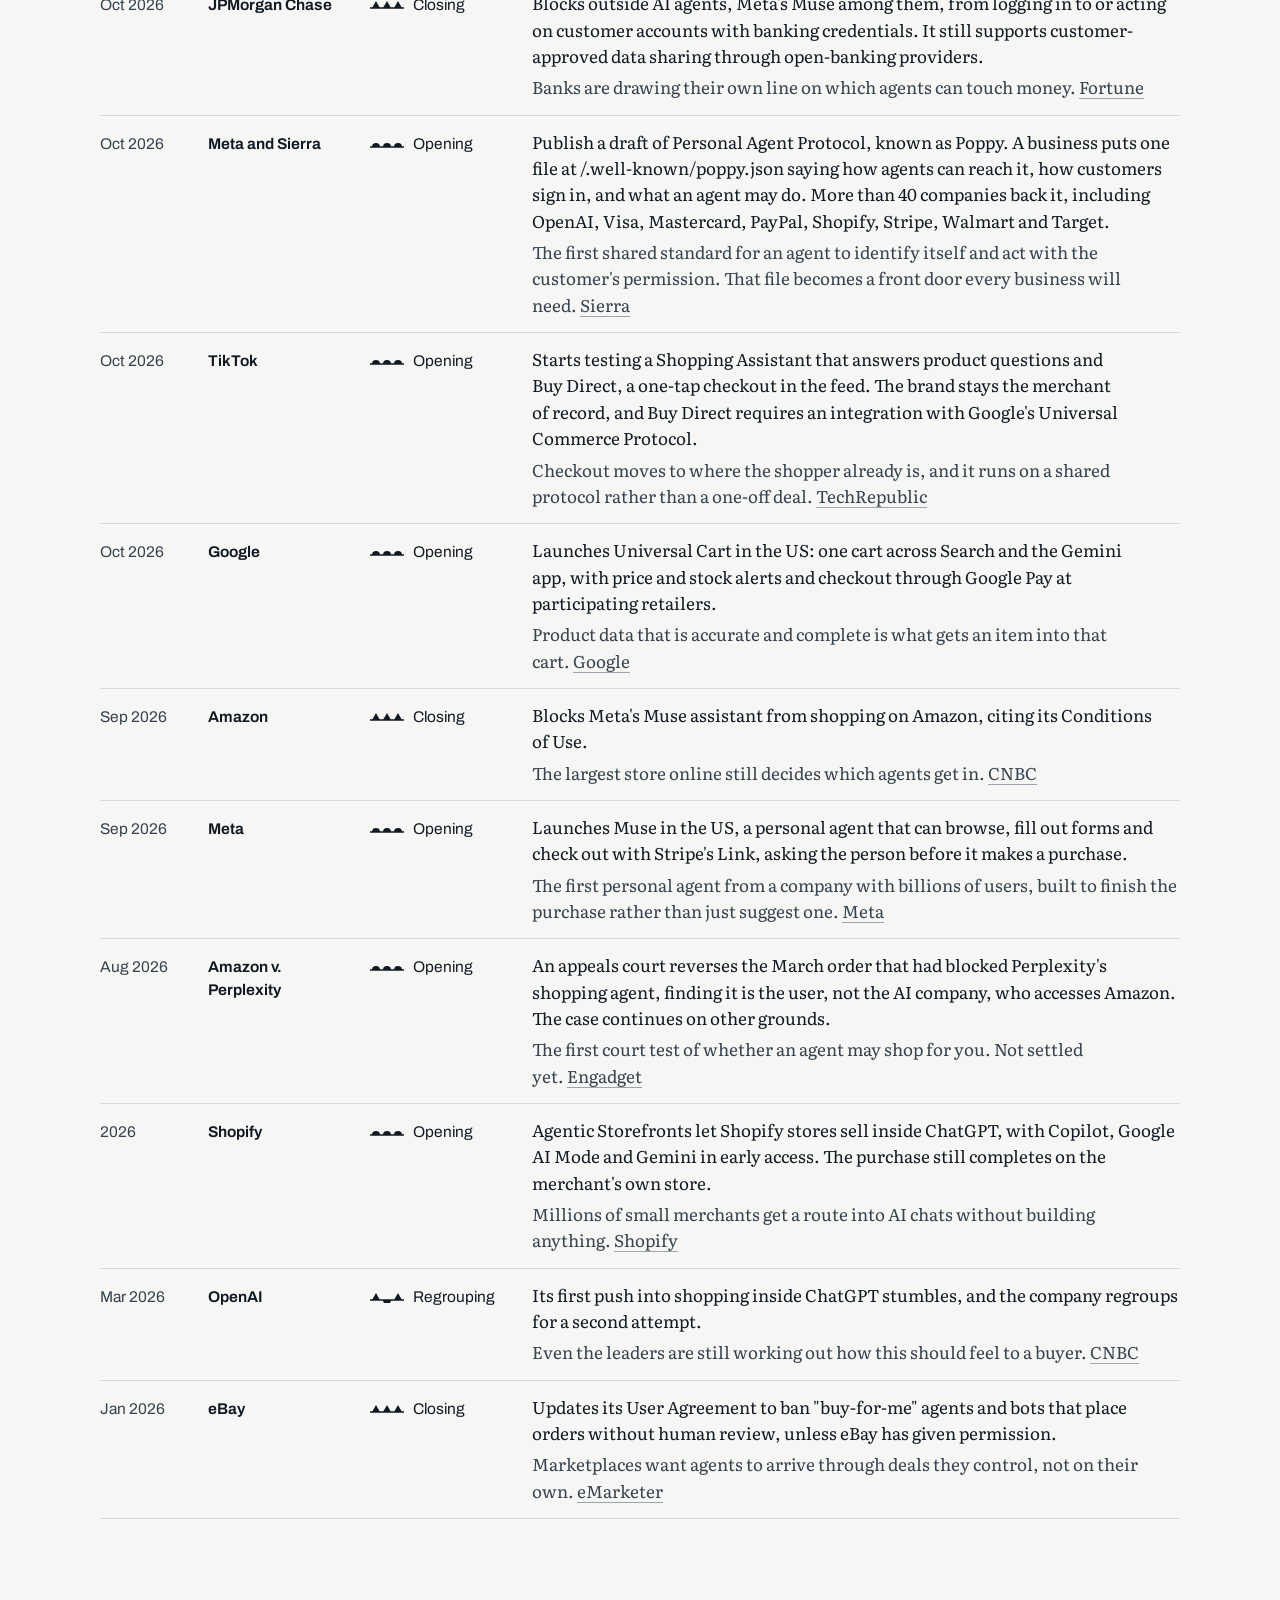
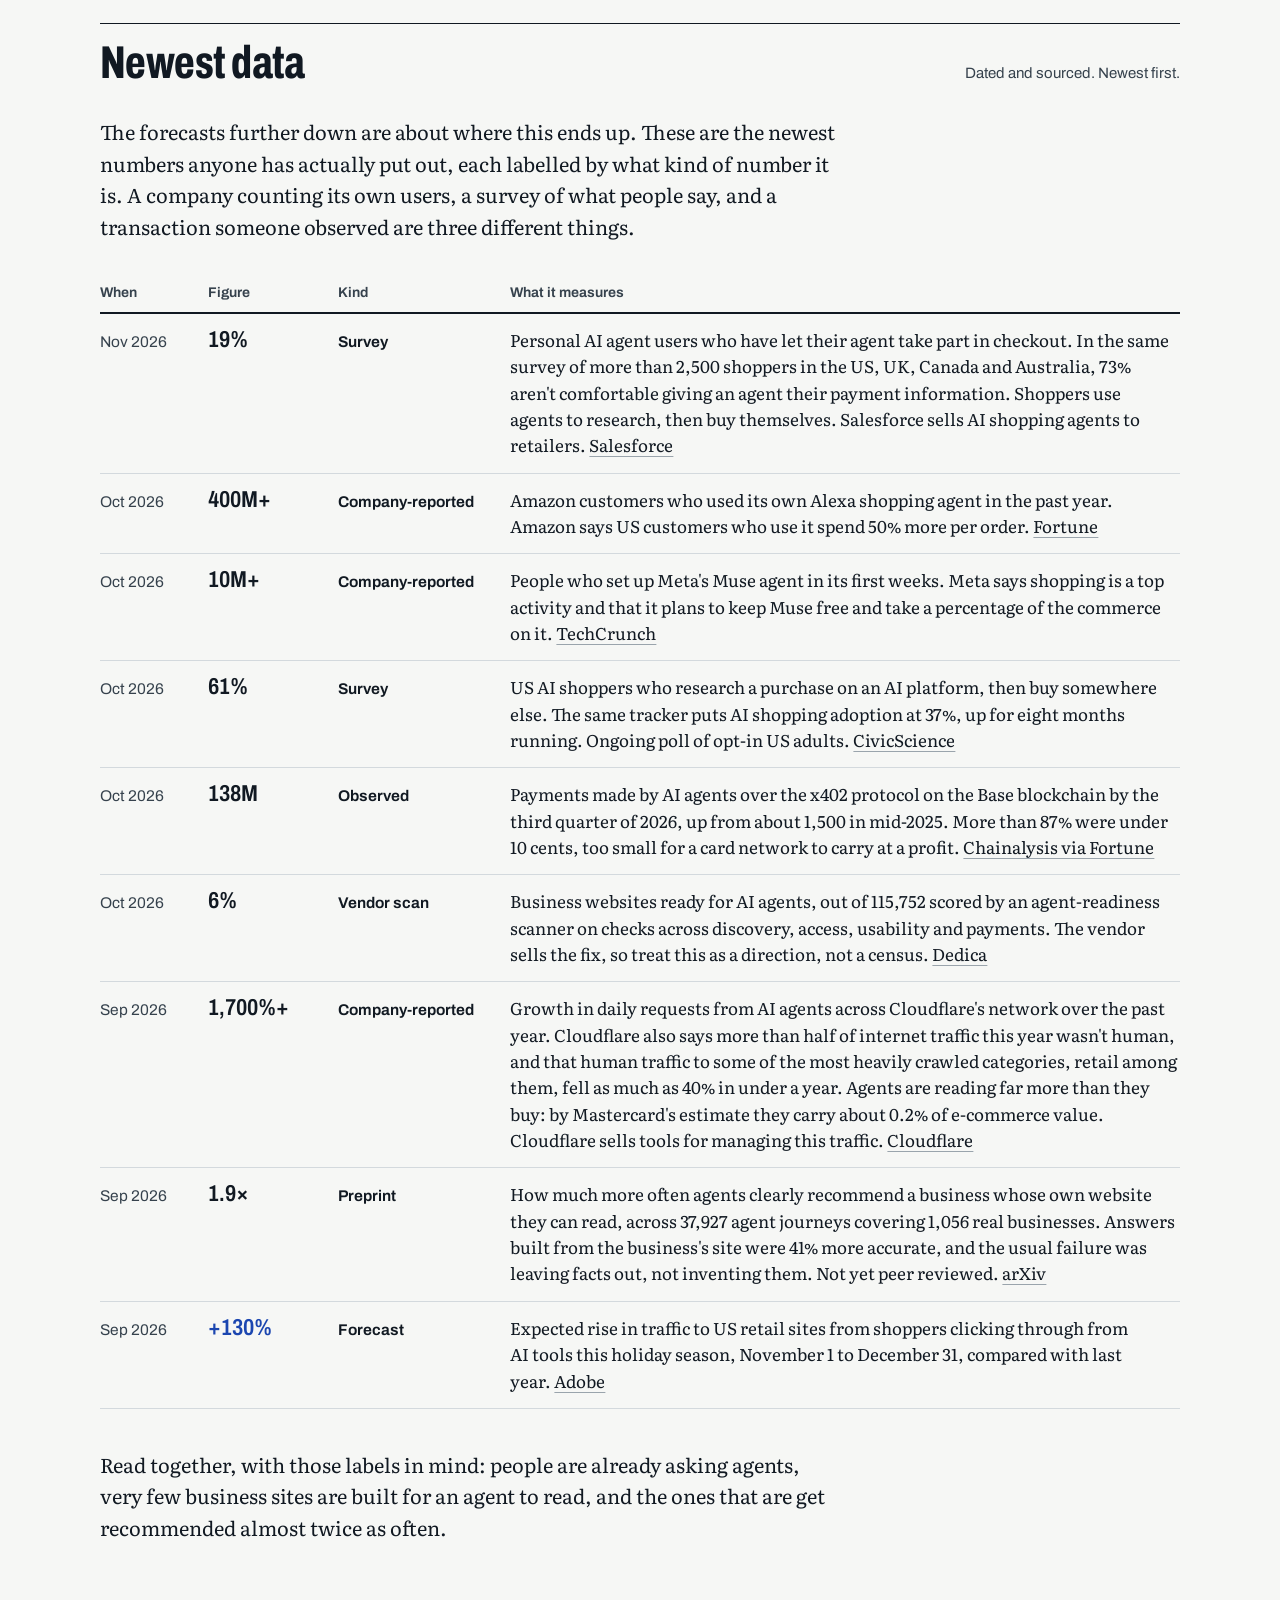
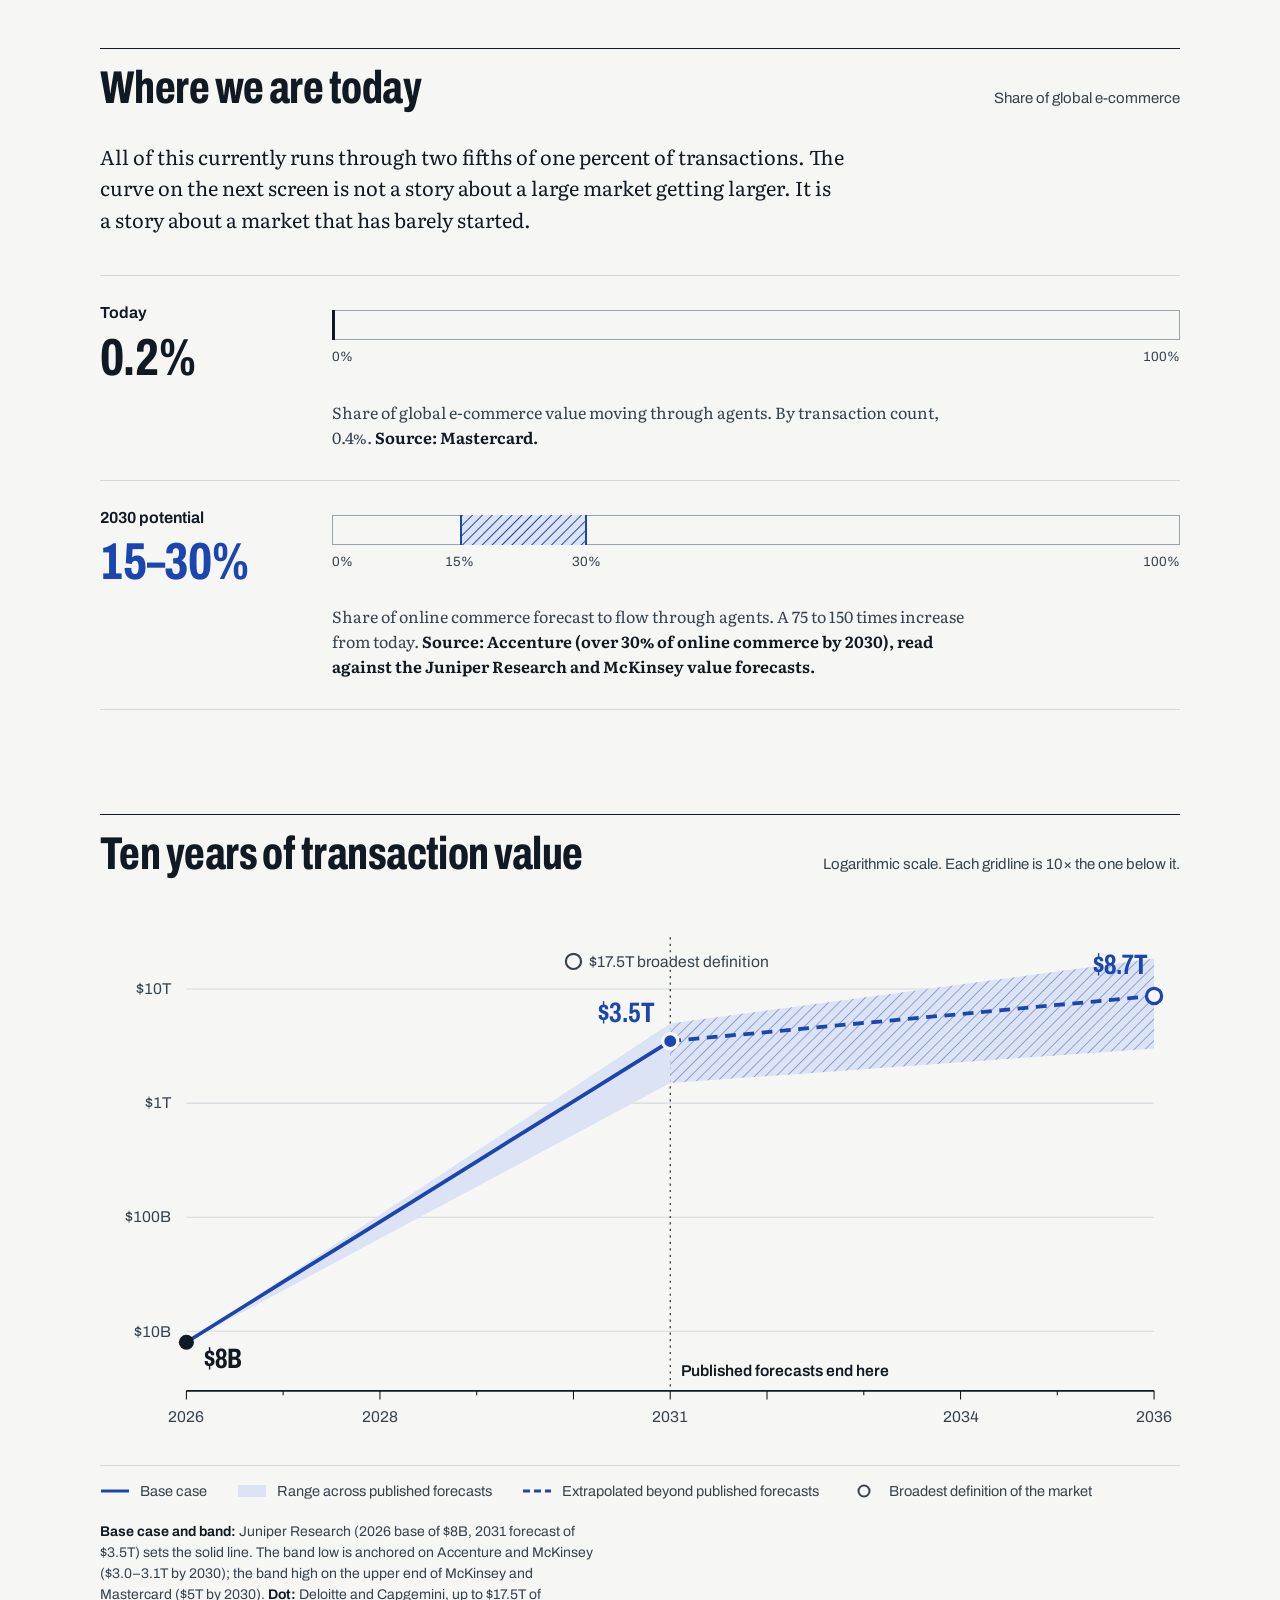
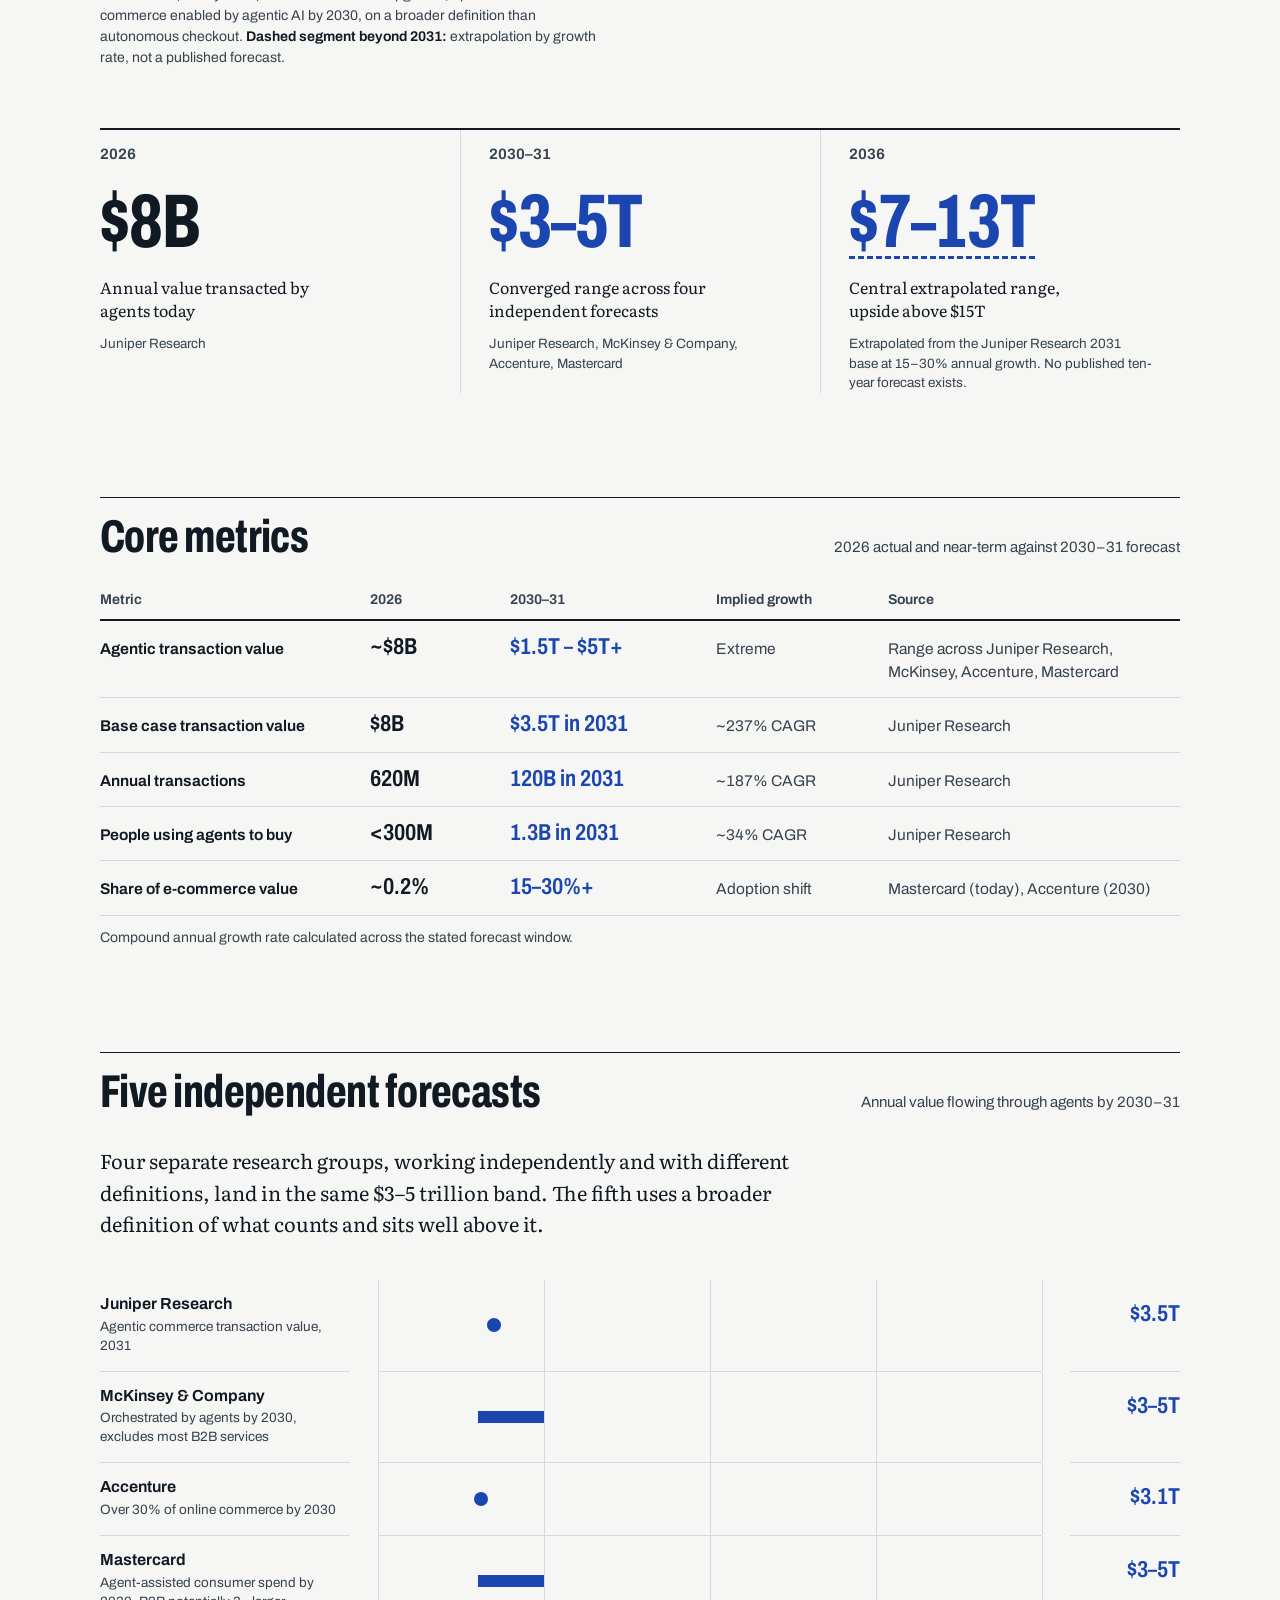
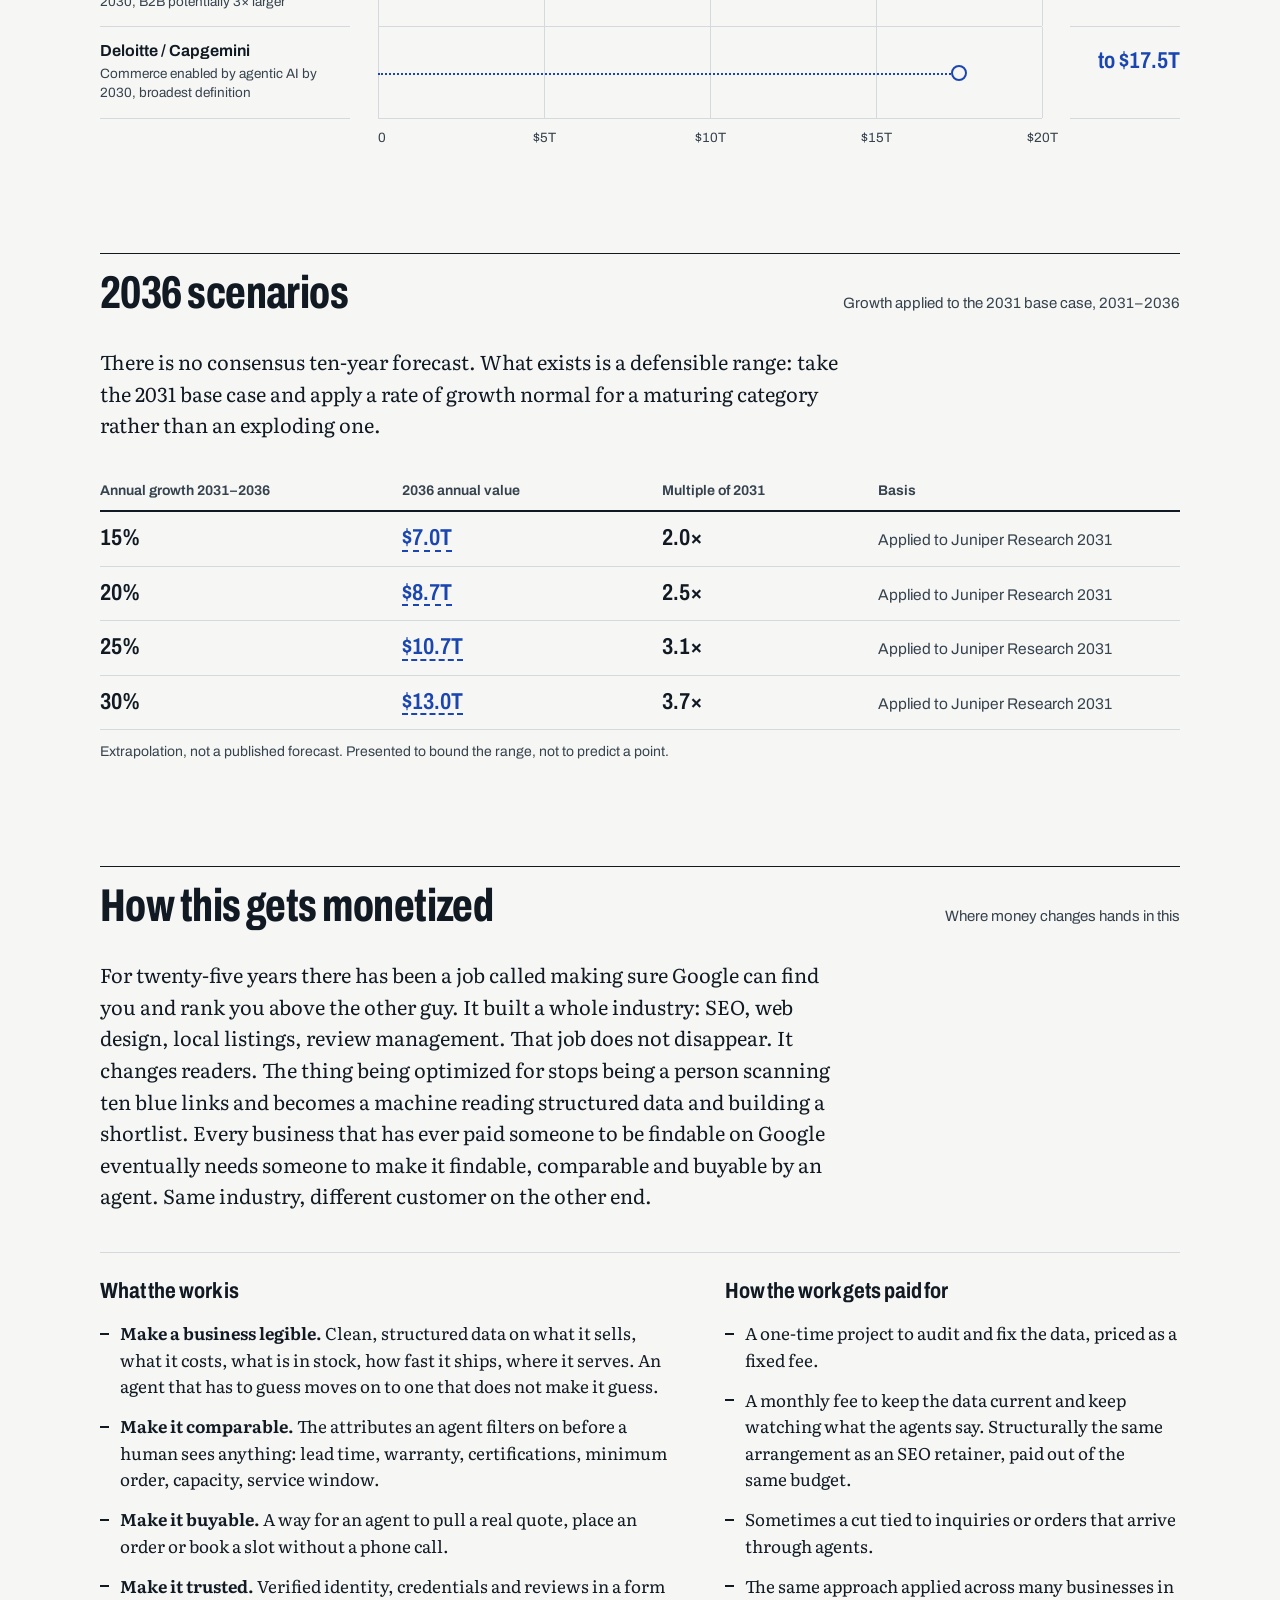
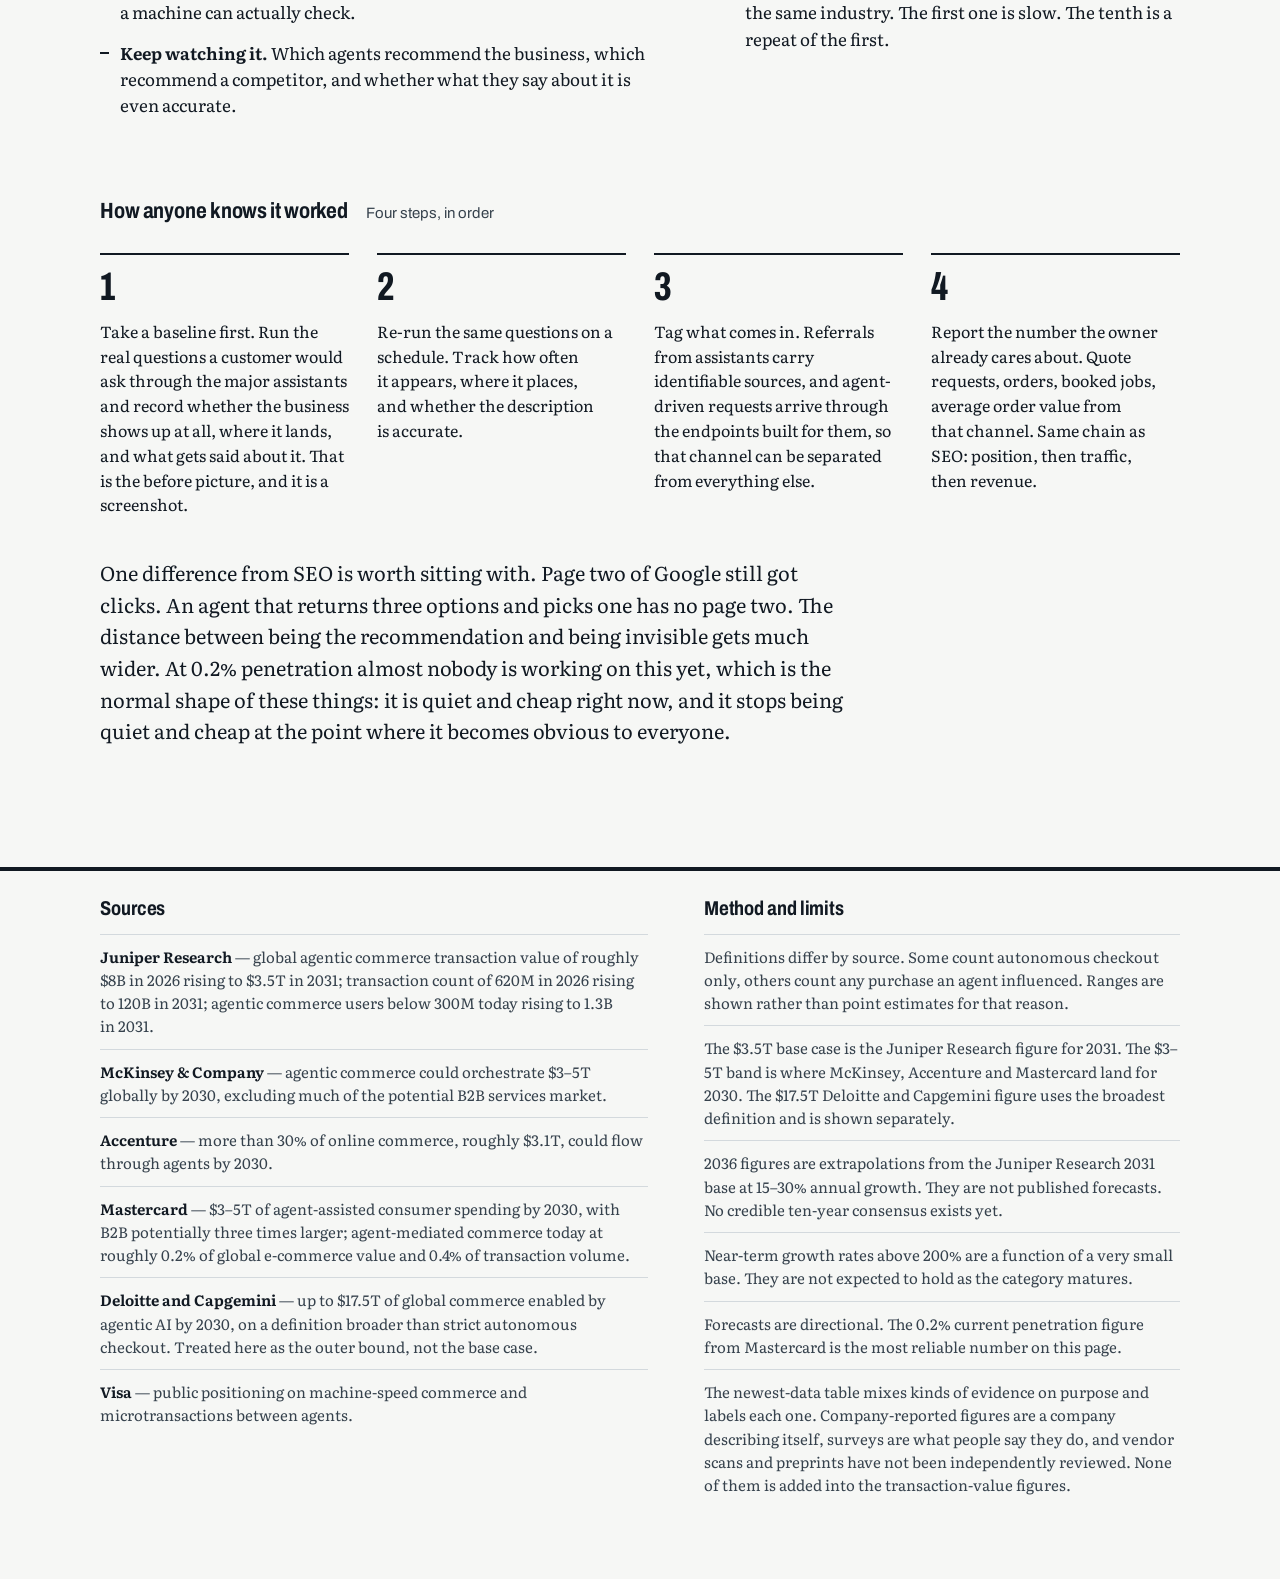
==== commit dec3e9c5: "Signals: week of Nov 15 - What's moving: OpenAI launches ChatGPT Wallet (Nov 13); Poppy 1.0   ships," ====
--- a/index.html
+++ b/index.html
@@ -730,6 +730,14 @@
     note:"Dated and sourced. Newest first."
   },
   signals:[
+    { date:"Nov 2026", who:"OpenAI", dir:"Opening",
+      what:"Launches ChatGPT Wallet, built with American Express, Mastercard and Visa, so its agents can pay for a purchase without seeing the card number. The shopper reviews and approves every purchase with Face ID or a fingerprint. It starts with US ChatGPT Pro subscribers. OpenAI also tells businesses to make sure their sites aren't blocking its agents by accident.",
+      why:"An assistant OpenAI says 1.2 billion people use each week can now finish the purchase, through the card networks stores already accept.",
+      src:"OpenAI", url:"https://openai.com/index/introducing-chatgpt-wallet/" },
+    { date:"Nov 2026", who:"Meta, Sierra and Shopify", dir:"Opening",
+      what:"Release version 1.0 of Personal Agent Protocol (Poppy). Every Shopify store now publishes the file automatically, and Meta's Muse looks for it first on every site it visits. More than 100 companies are now design partners.",
+      why:"The front door for agents went from draft to switched on, for millions of stores at once.",
+      src:"Sierra", url:"https://sierra.ai/blog/releasing-poppy" },
     { date:"Nov 2026", who:"Cloudflare", dir:"Opening",
       what:"Lets sites on its network allow or block each supported personal agent by name, separately from search and training crawlers, and adds reports showing whether those agents reach product pages, reach checkout, or hit errors.",
       why:"A setting most owners never look at now decides whether a shopper's assistant gets in the door.",
@@ -797,6 +805,9 @@
     close:"Read together, with those labels in mind: people are already asking agents, very few business sites are built for an agent to read, and the ones that are get recommended almost twice as often."
   },
   evidence:[
+    { date:"Nov 2026", fig:"19%", kind:"Survey",
+      what:"Personal AI agent users who have let their agent take part in checkout. In the same survey of more than 2,500 shoppers in the US, UK, Canada and Australia, 73% aren't comfortable giving an agent their payment information. Shoppers use agents to research, then buy themselves. Salesforce sells AI shopping agents to retailers.",
+      src:"Salesforce", url:"https://www.salesforce.com/news/stories/ai-first-holiday/" },
     { date:"Oct 2026", fig:"400M+", kind:"Company-reported",
       what:"Amazon customers who used its own Alexa shopping agent in the past year. Amazon says US customers who use it spend 50% more per order.",
       src:"Fortune", url:"https://fortune.com/2026/10/29/amazon-ceo-says-shopping-agents-like-metas-muse-not-great/" },
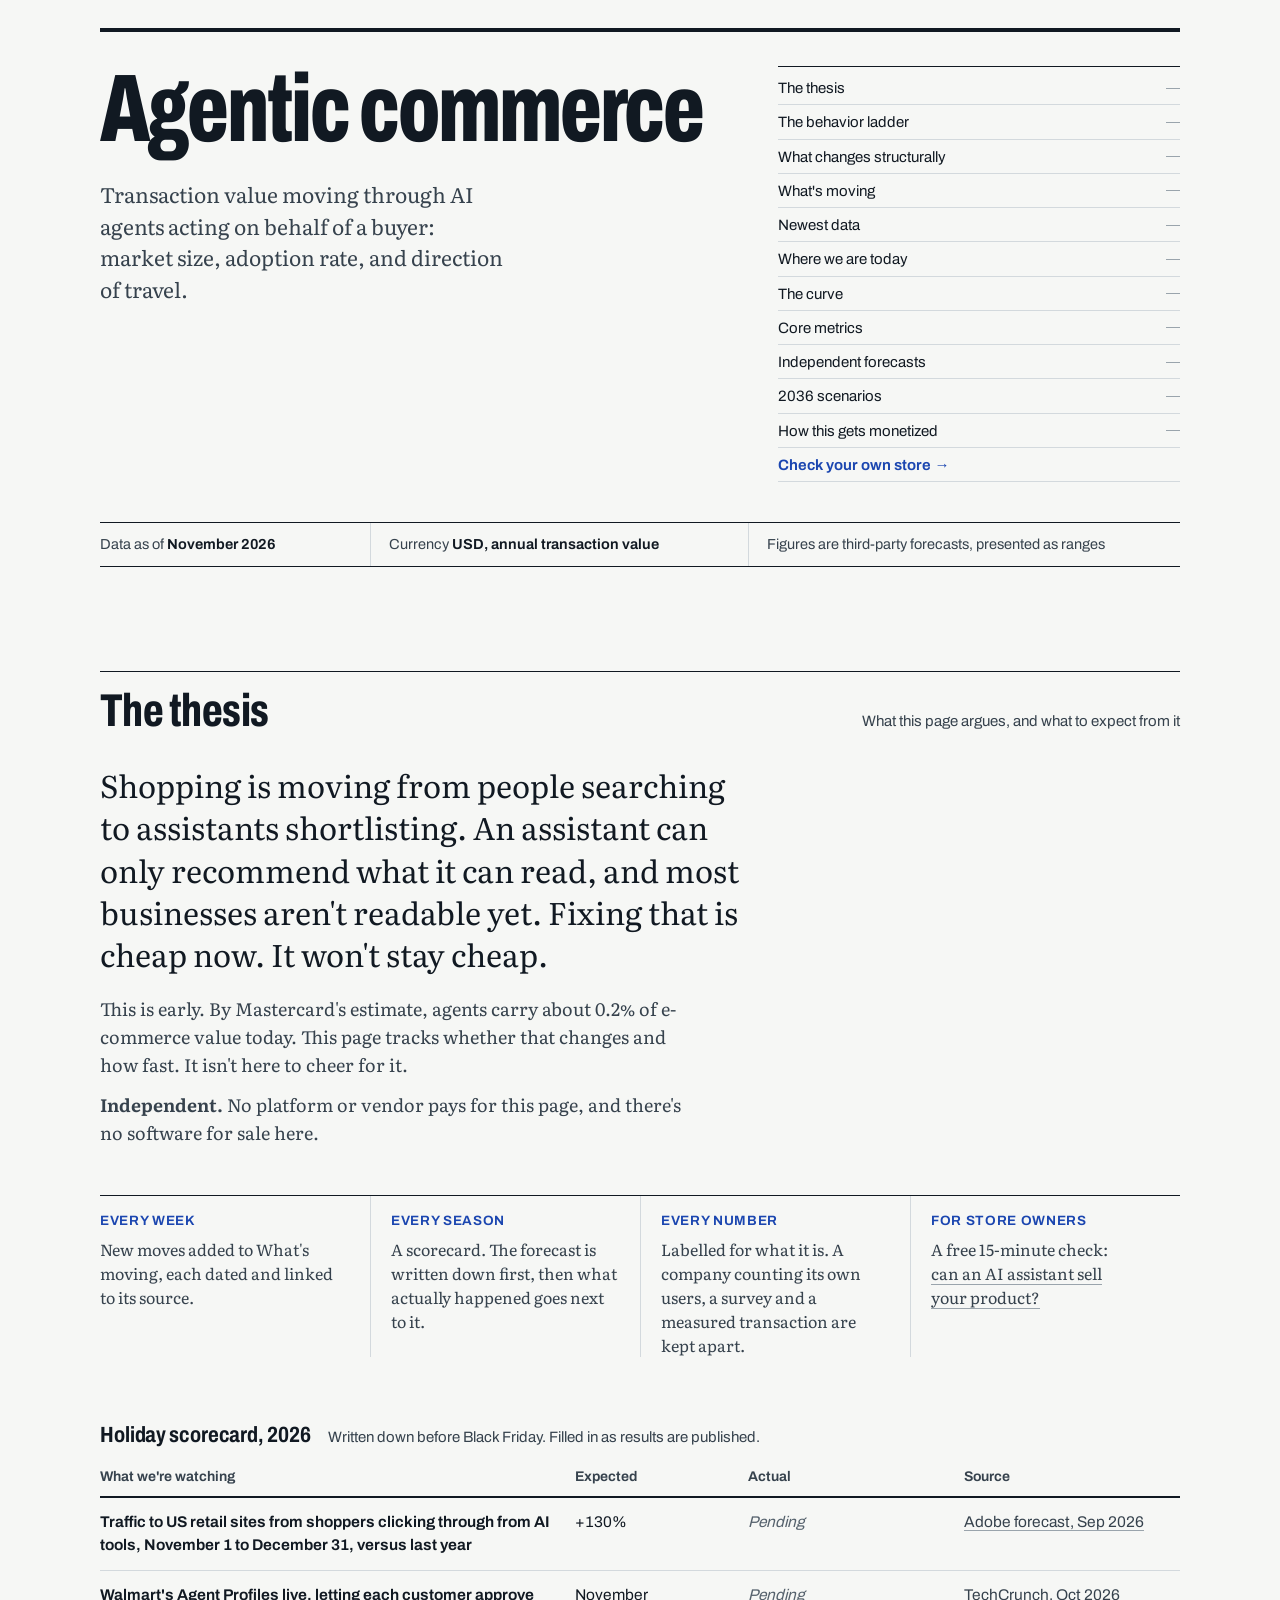
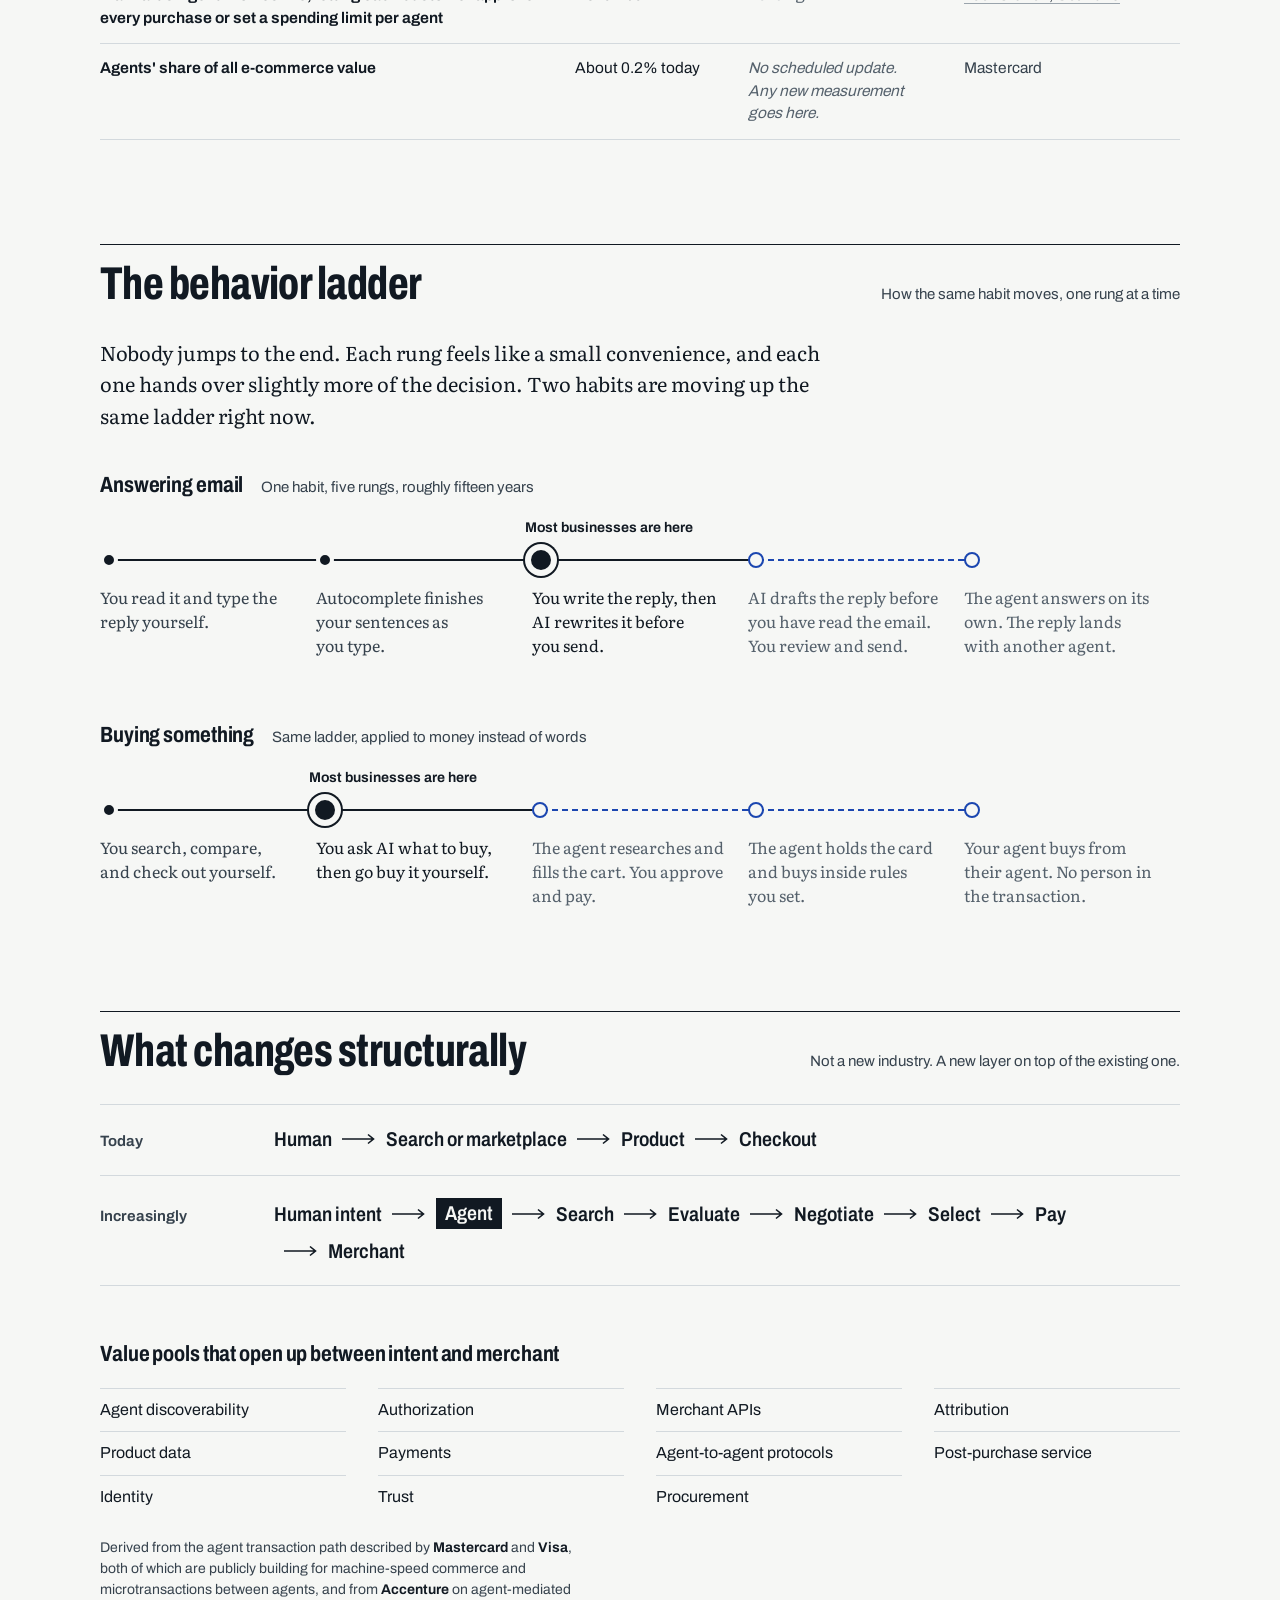
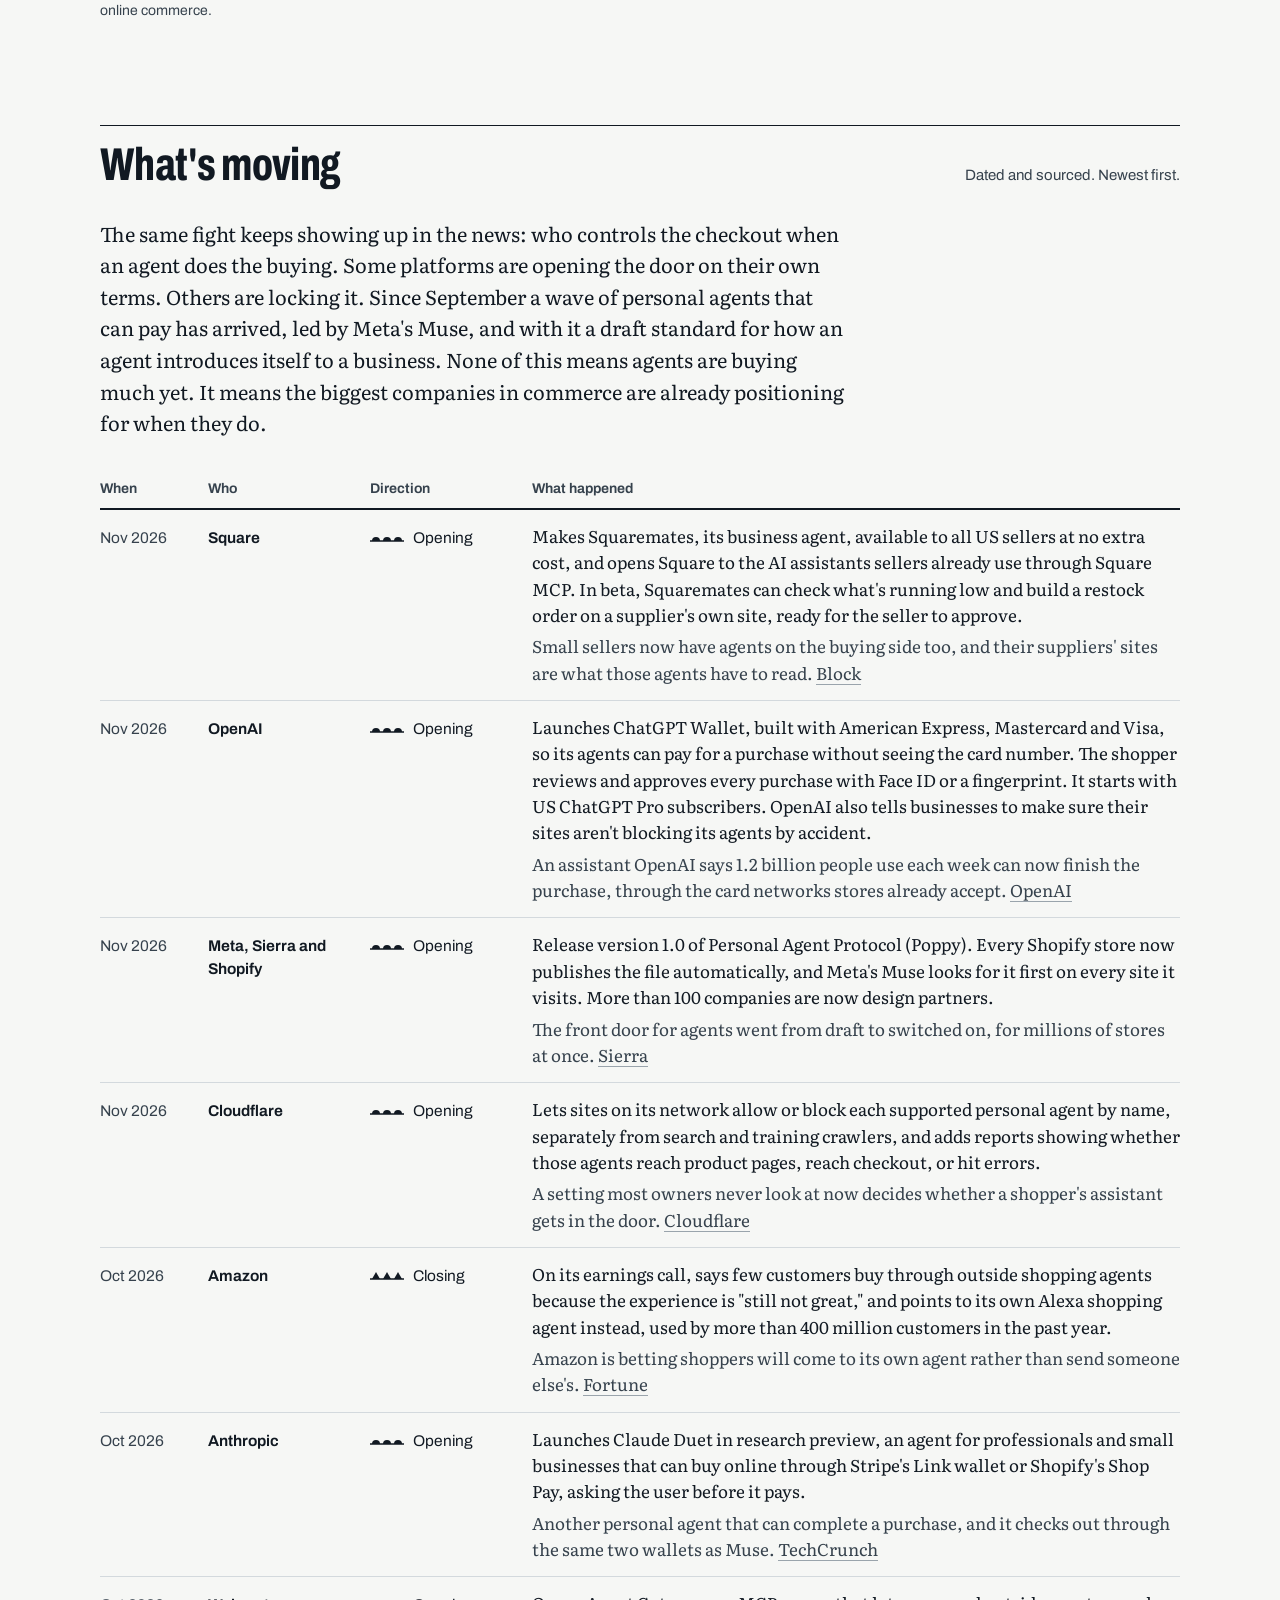
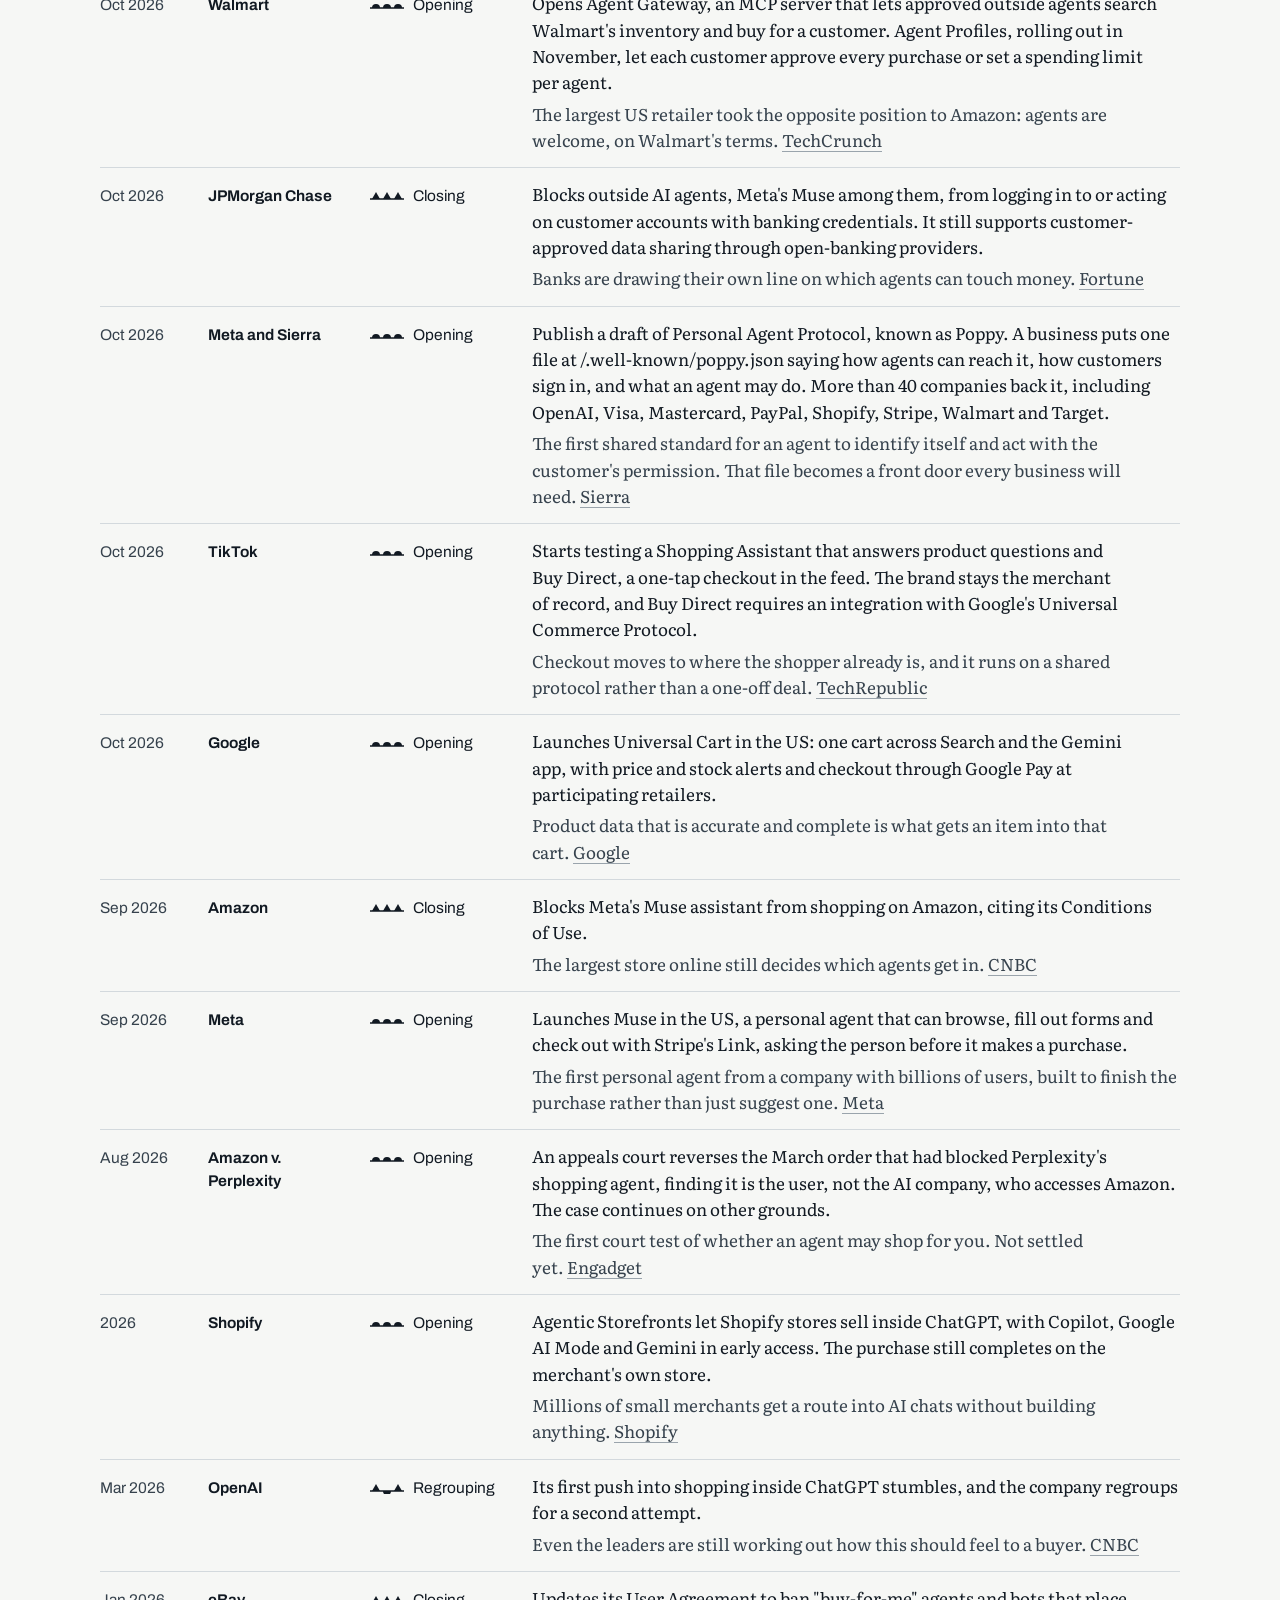
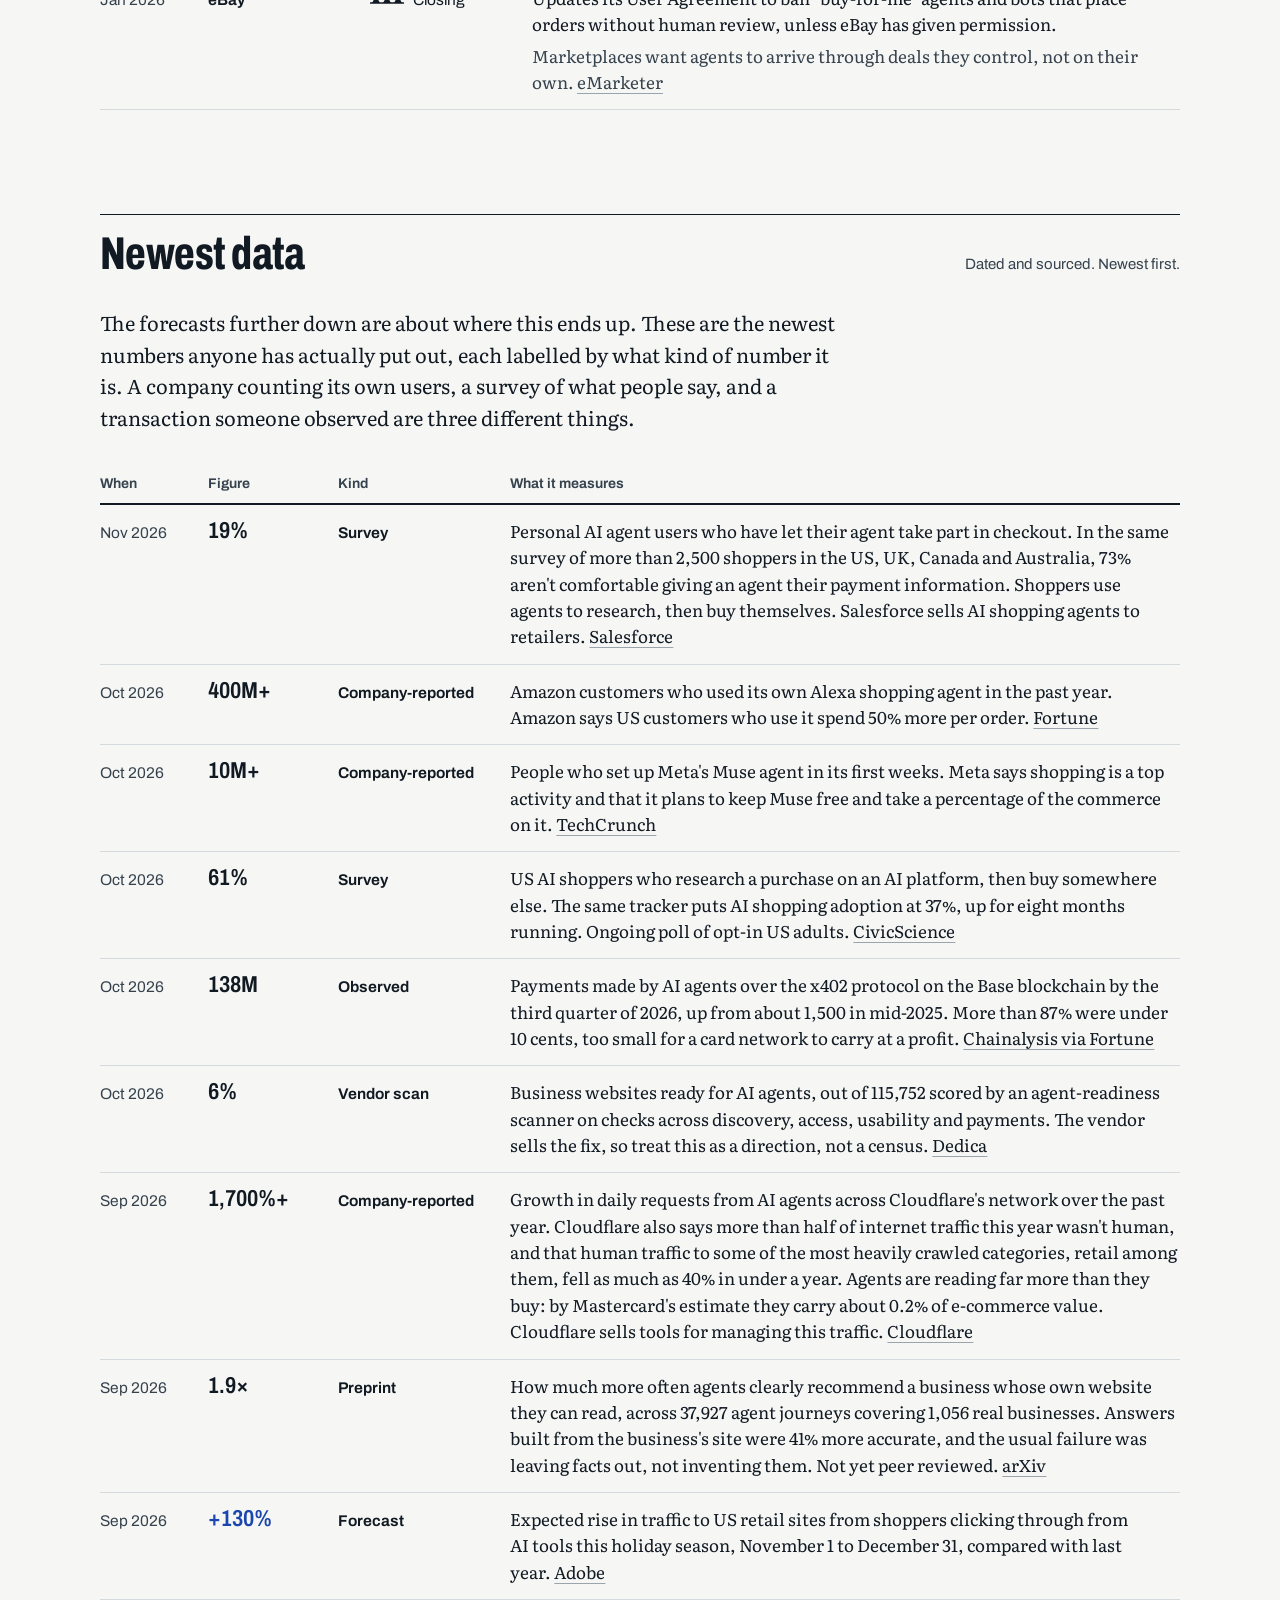
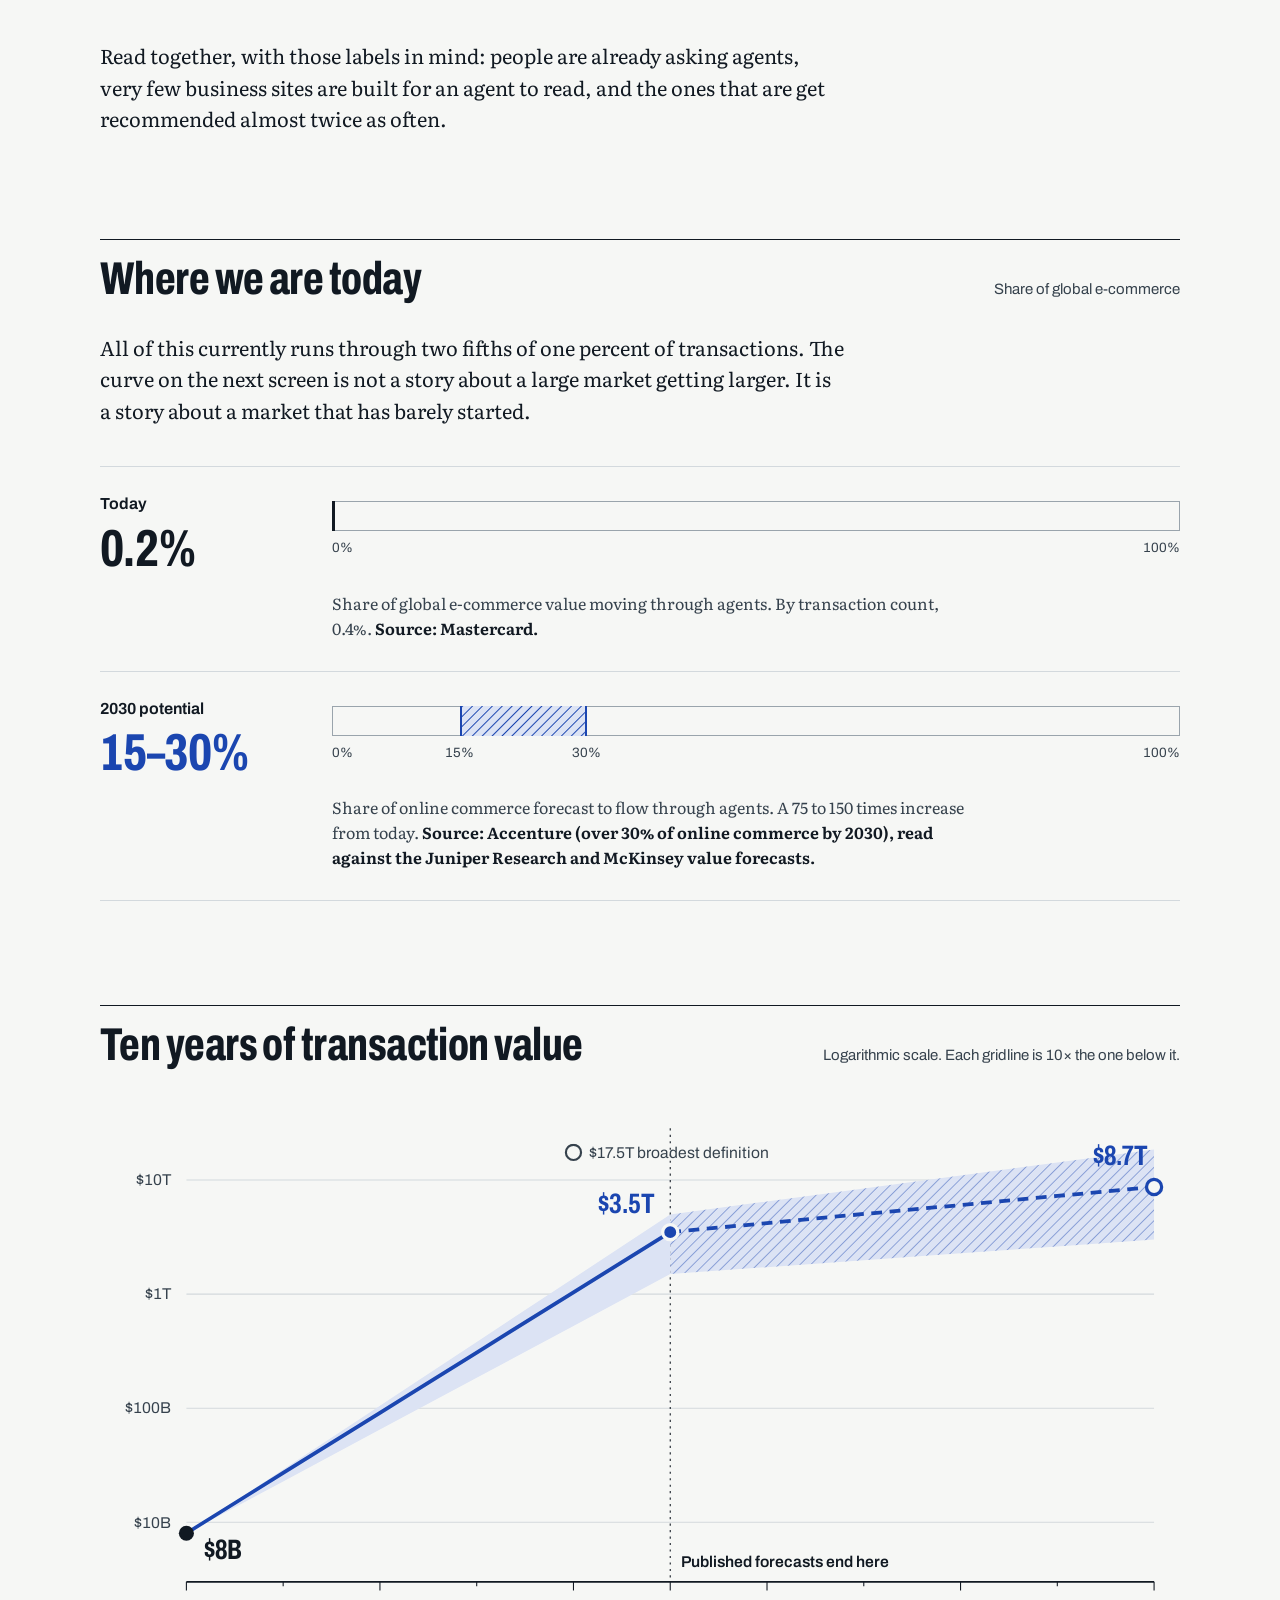
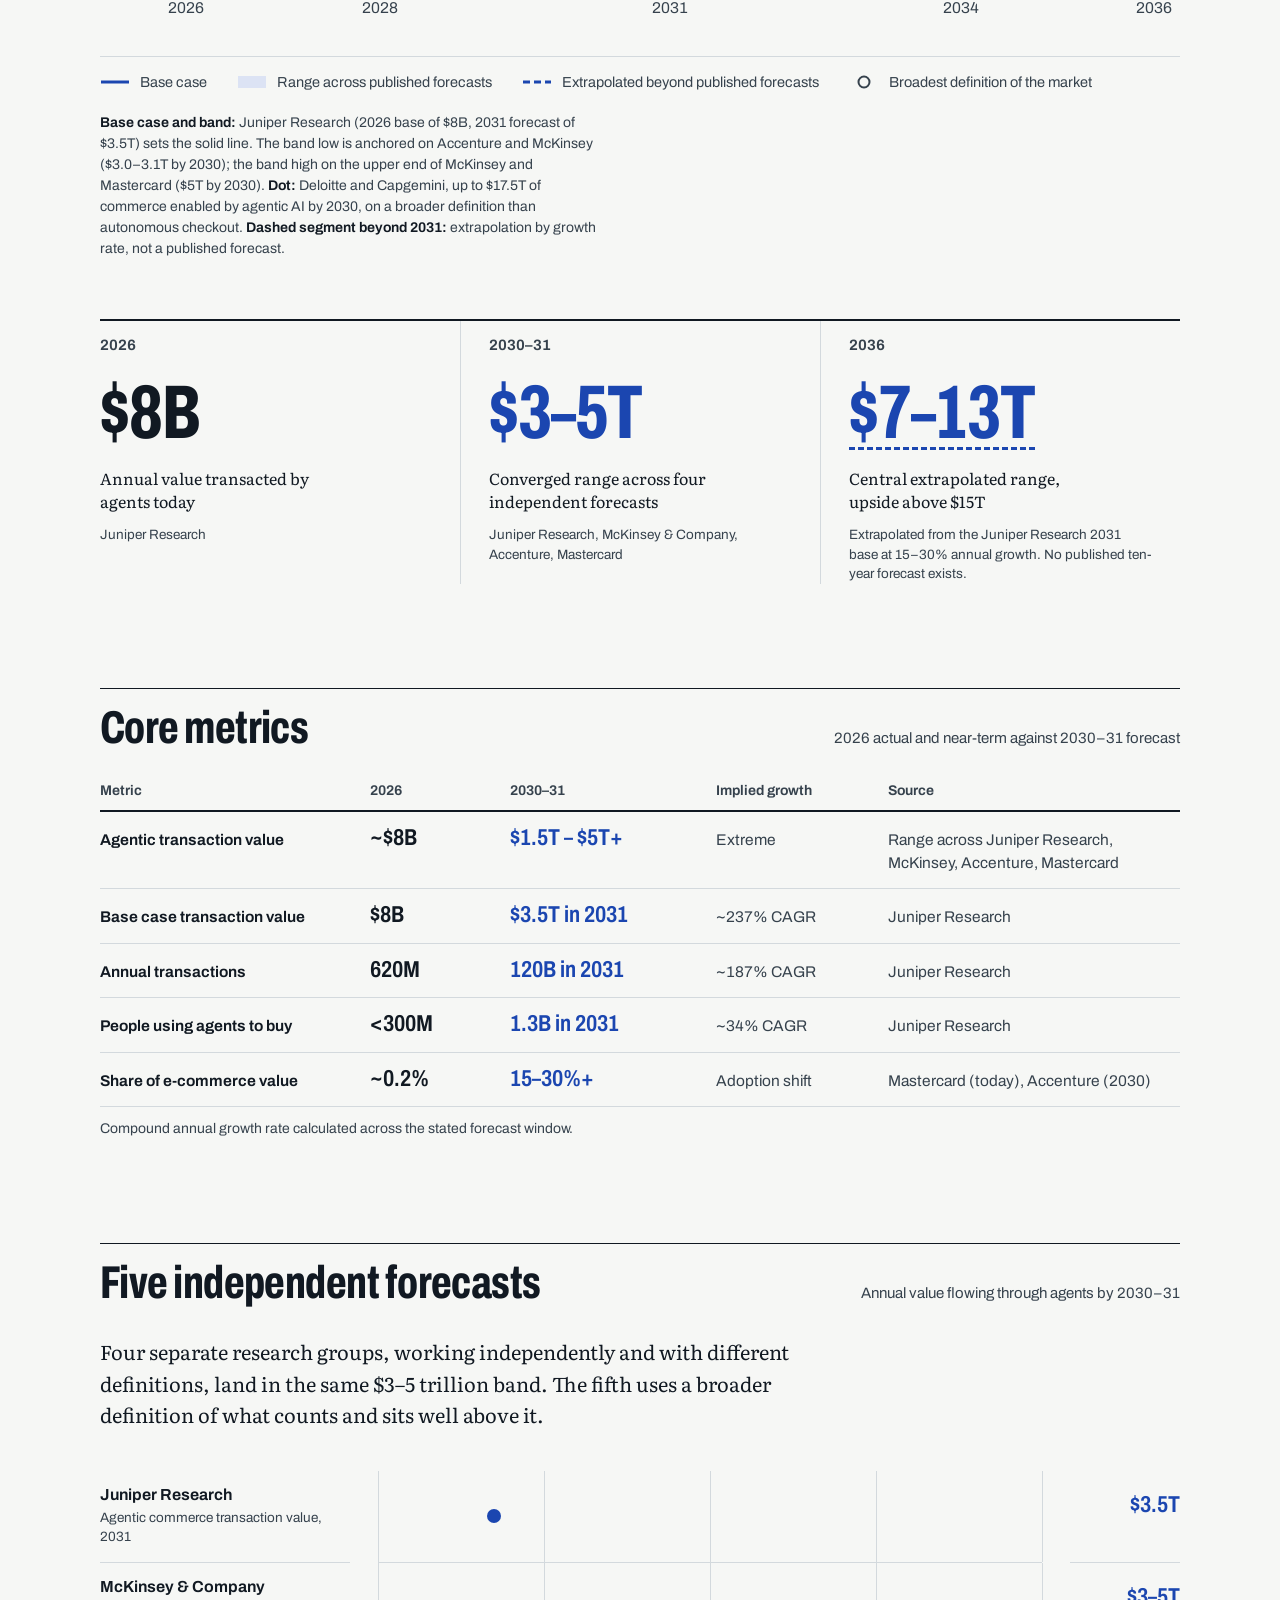
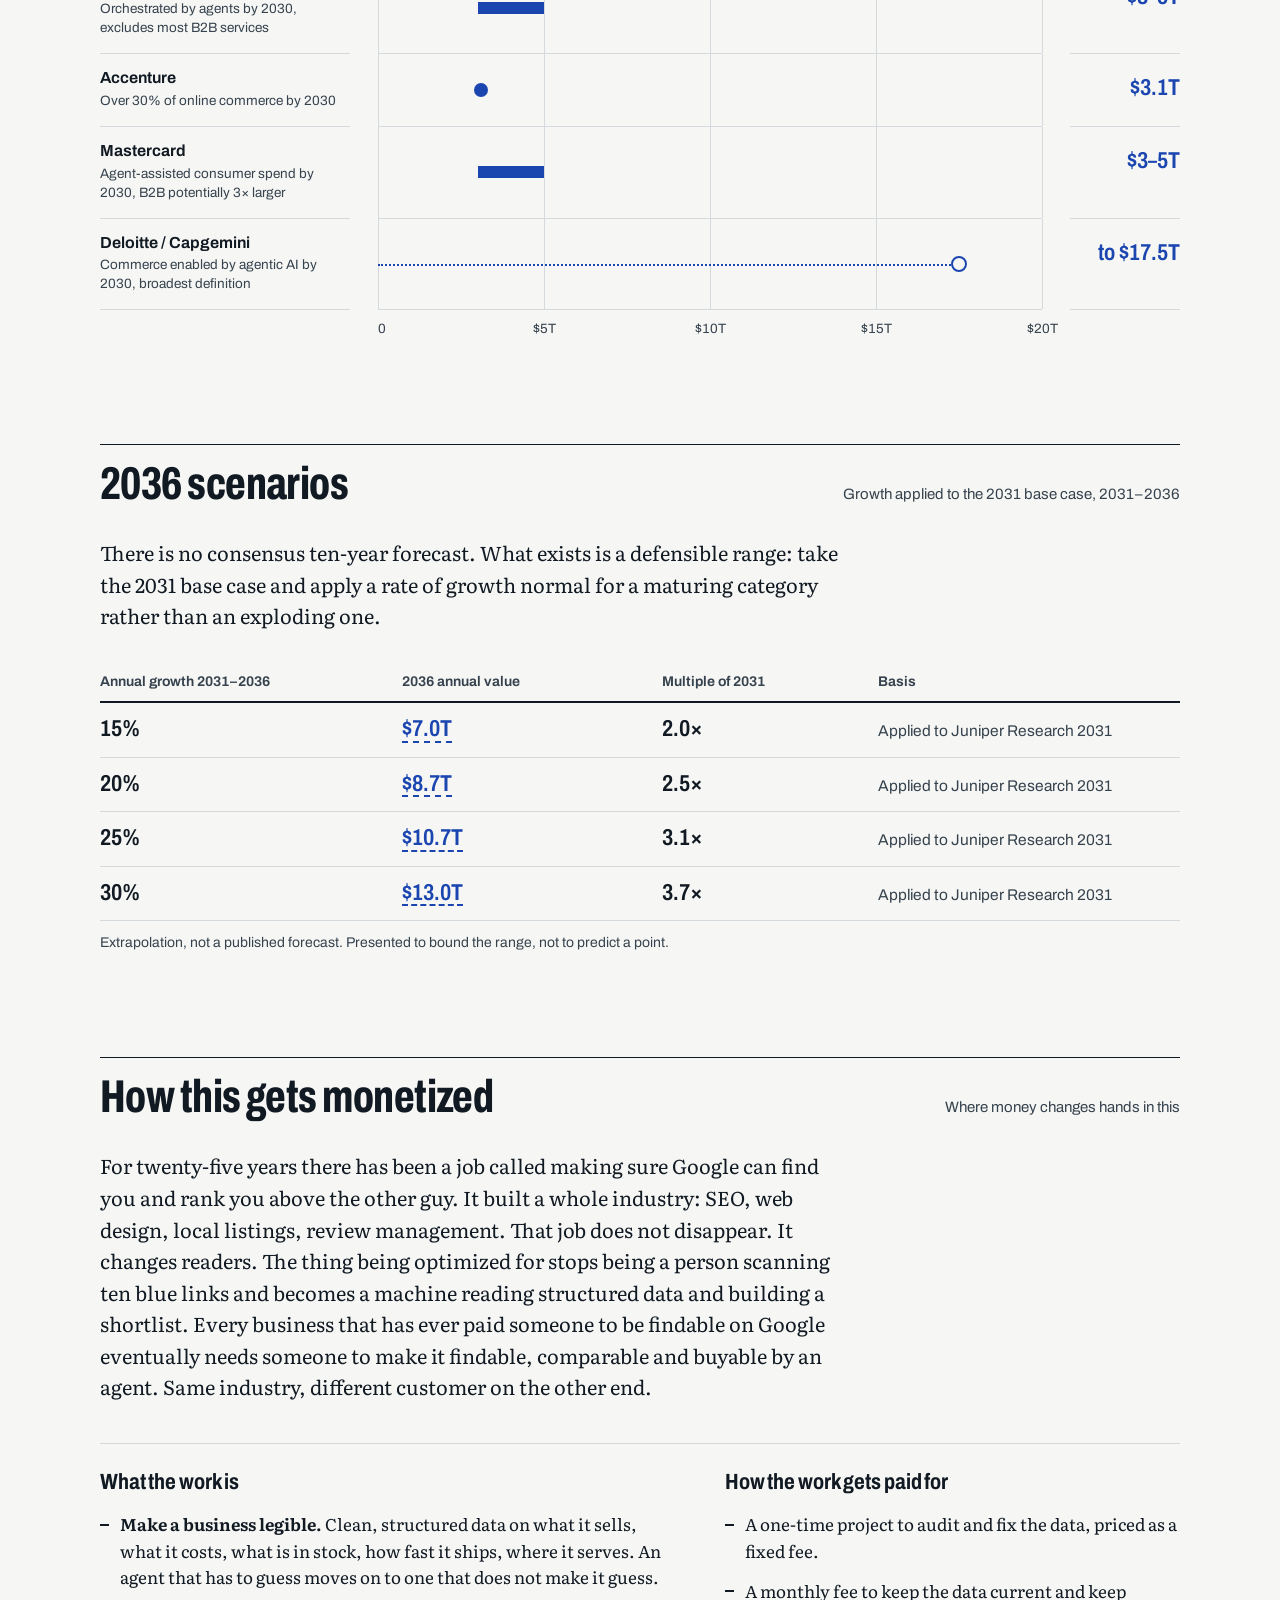
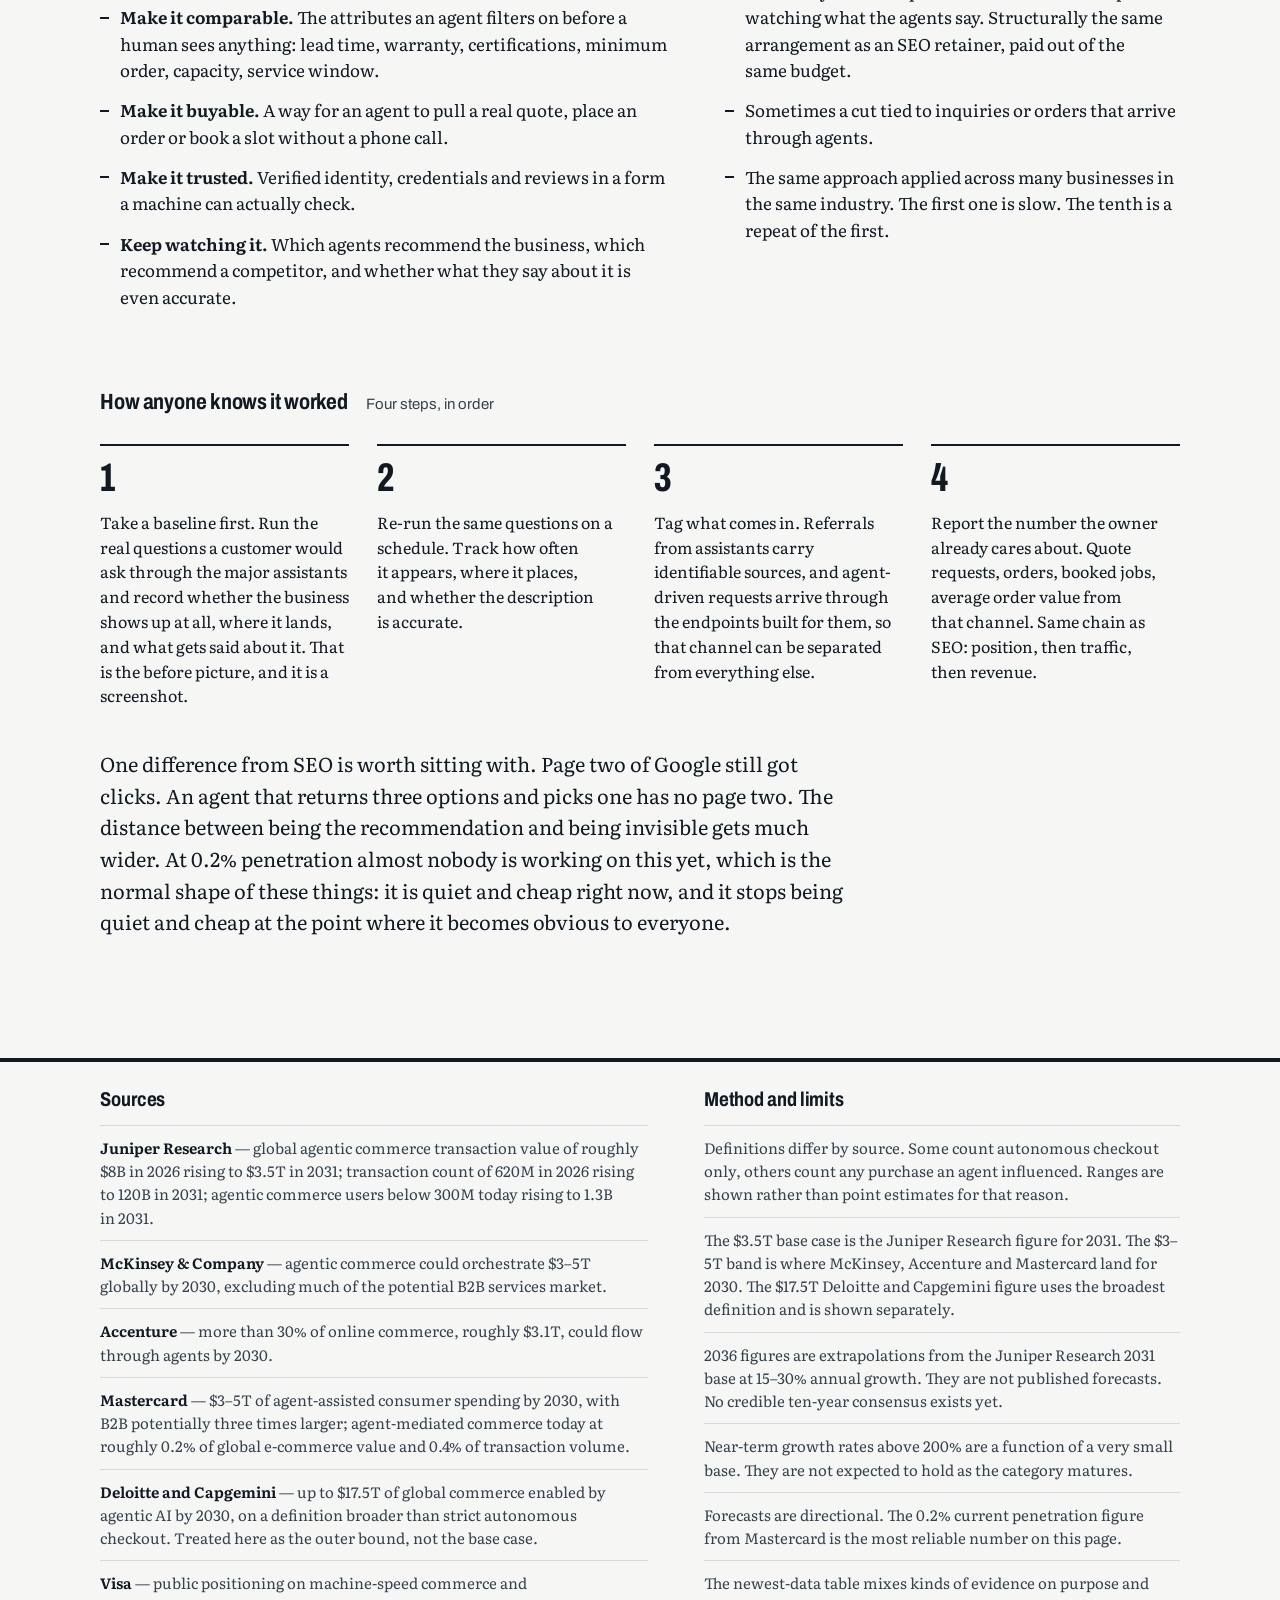
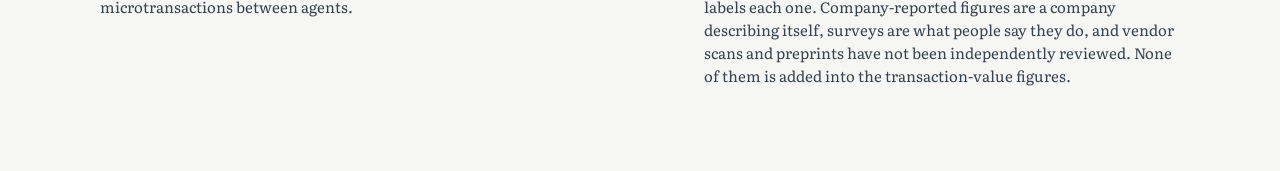
==== commit 60da36fe: "Add Square's Squaremates and Square MCP to What's moving Co-Authored-By: Claude Opus 5.5 <noreply@an" ====
--- a/index.html
+++ b/index.html
@@ -730,6 +730,10 @@
     note:"Dated and sourced. Newest first."
   },
   signals:[
+    { date:"Nov 2026", who:"Square", dir:"Opening",
+      what:"Makes Squaremates, its business agent, available to all US sellers at no extra cost, and opens Square to the AI assistants sellers already use through Square MCP. In beta, Squaremates can check what's running low and build a restock order on a supplier's own site, ready for the seller to approve.",
+      why:"Small sellers now have agents on the buying side too, and their suppliers' sites are what those agents have to read.",
+      src:"Block", url:"https://investors.block.xyz/investor-news/news-details/2026/Square-Expands-its-Agentic-Platform-with-Squaremates-and-Powerful-New-AI-Tools/default.aspx" },
     { date:"Nov 2026", who:"OpenAI", dir:"Opening",
       what:"Launches ChatGPT Wallet, built with American Express, Mastercard and Visa, so its agents can pay for a purchase without seeing the card number. The shopper reviews and approves every purchase with Face ID or a fingerprint. It starts with US ChatGPT Pro subscribers. OpenAI also tells businesses to make sure their sites aren't blocking its agents by accident.",
       why:"An assistant OpenAI says 1.2 billion people use each week can now finish the purchase, through the card networks stores already accept.",
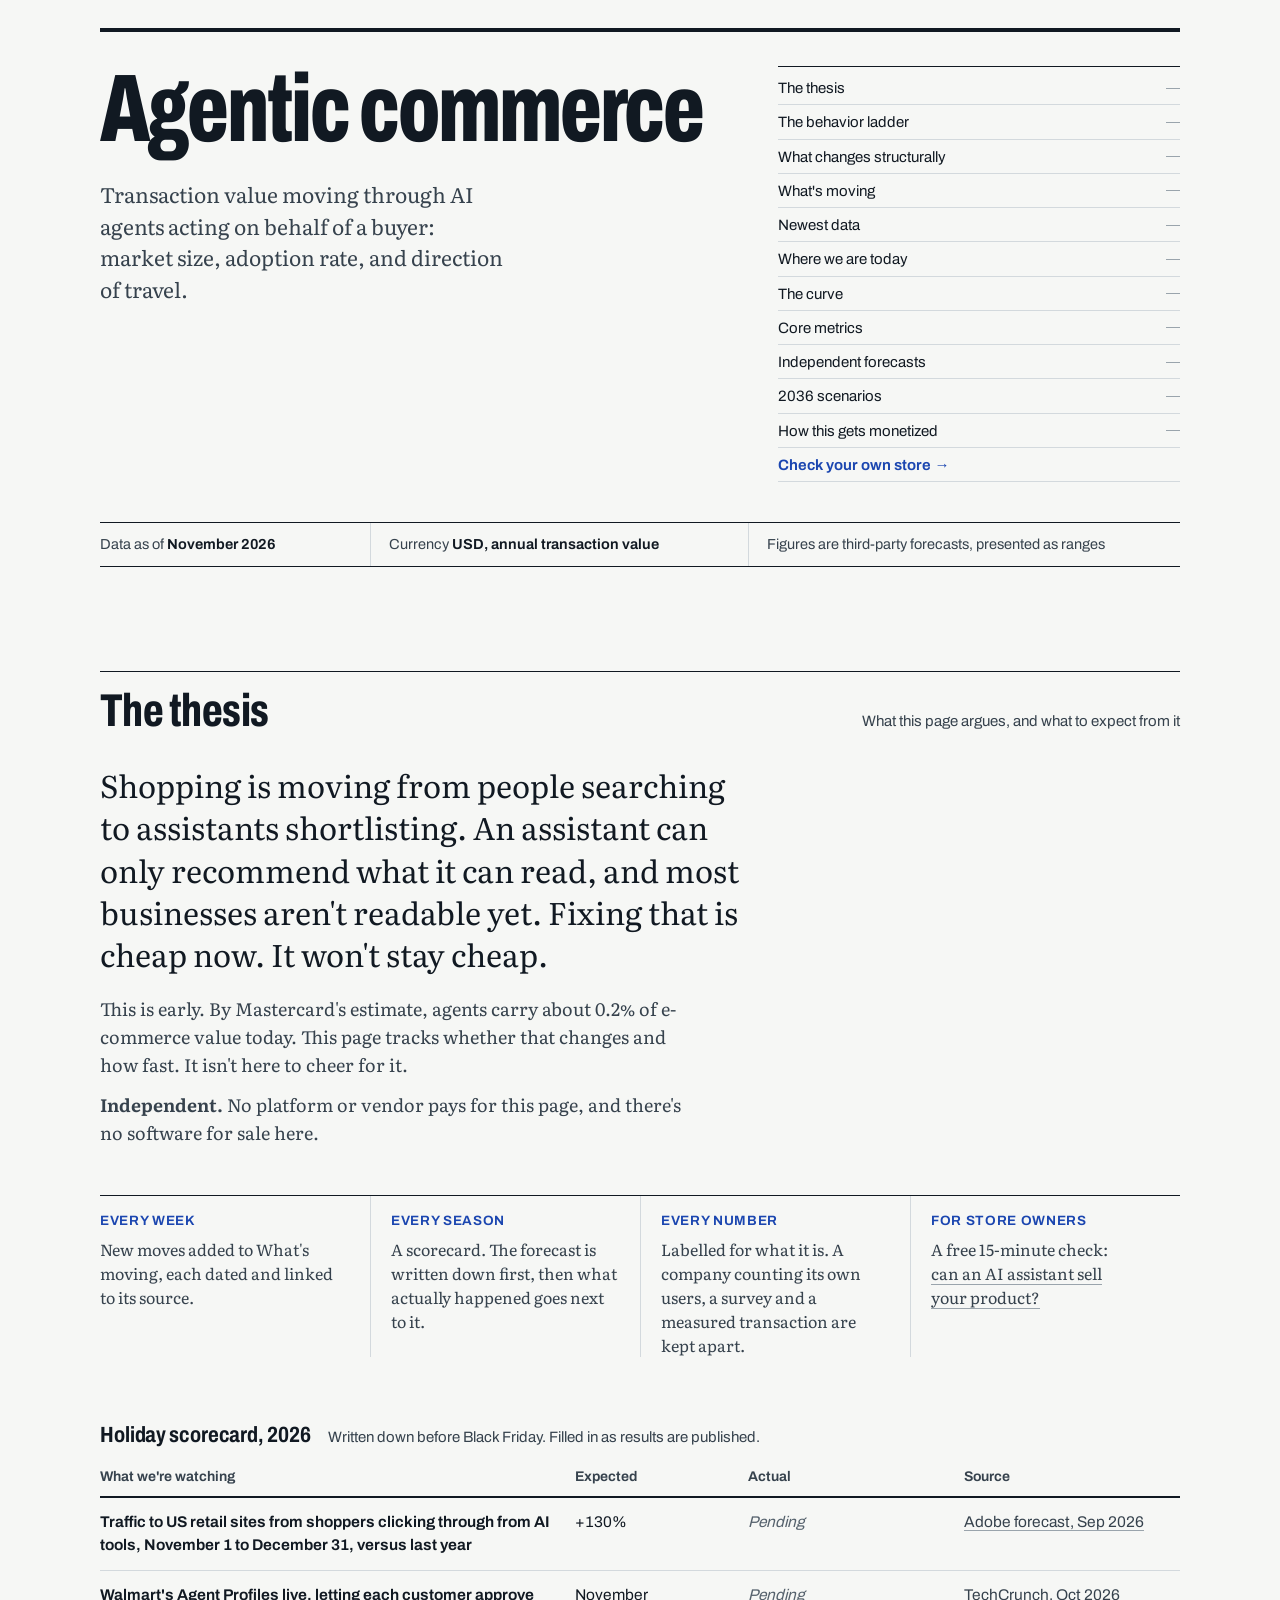
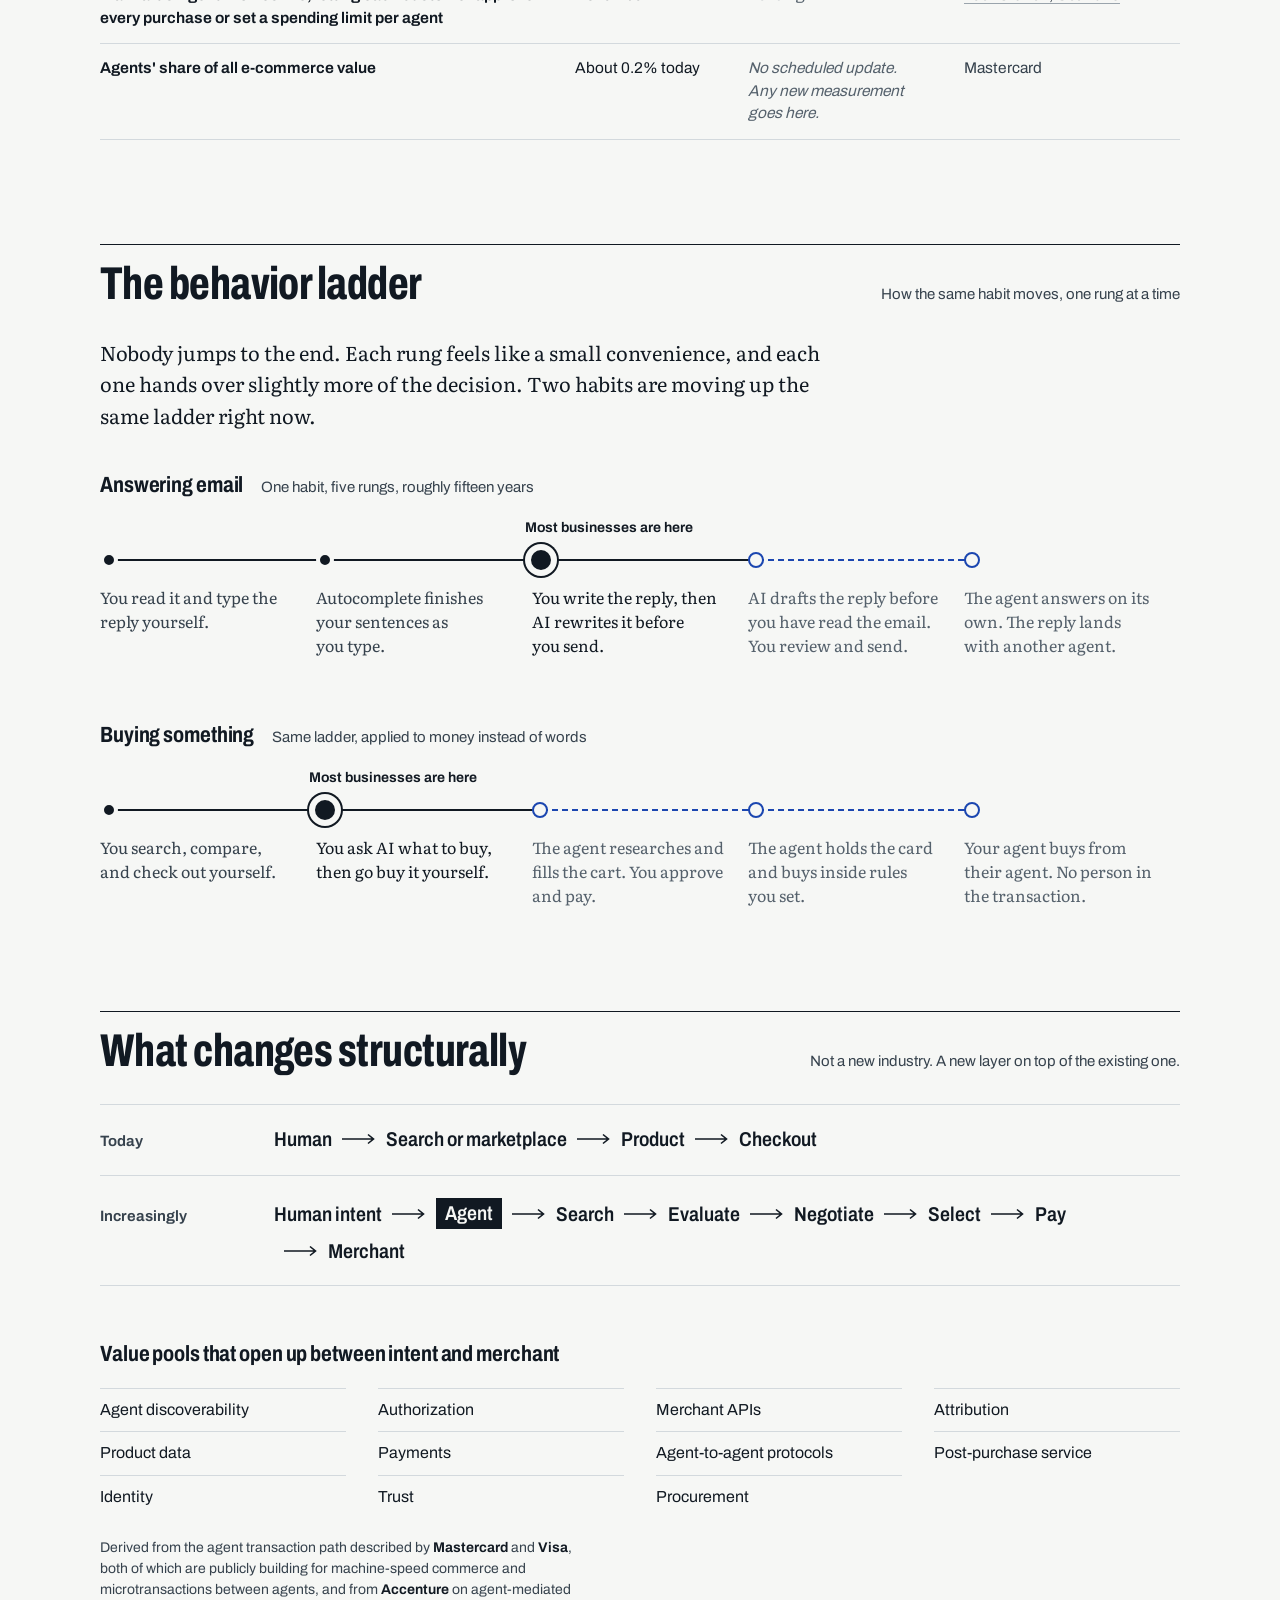
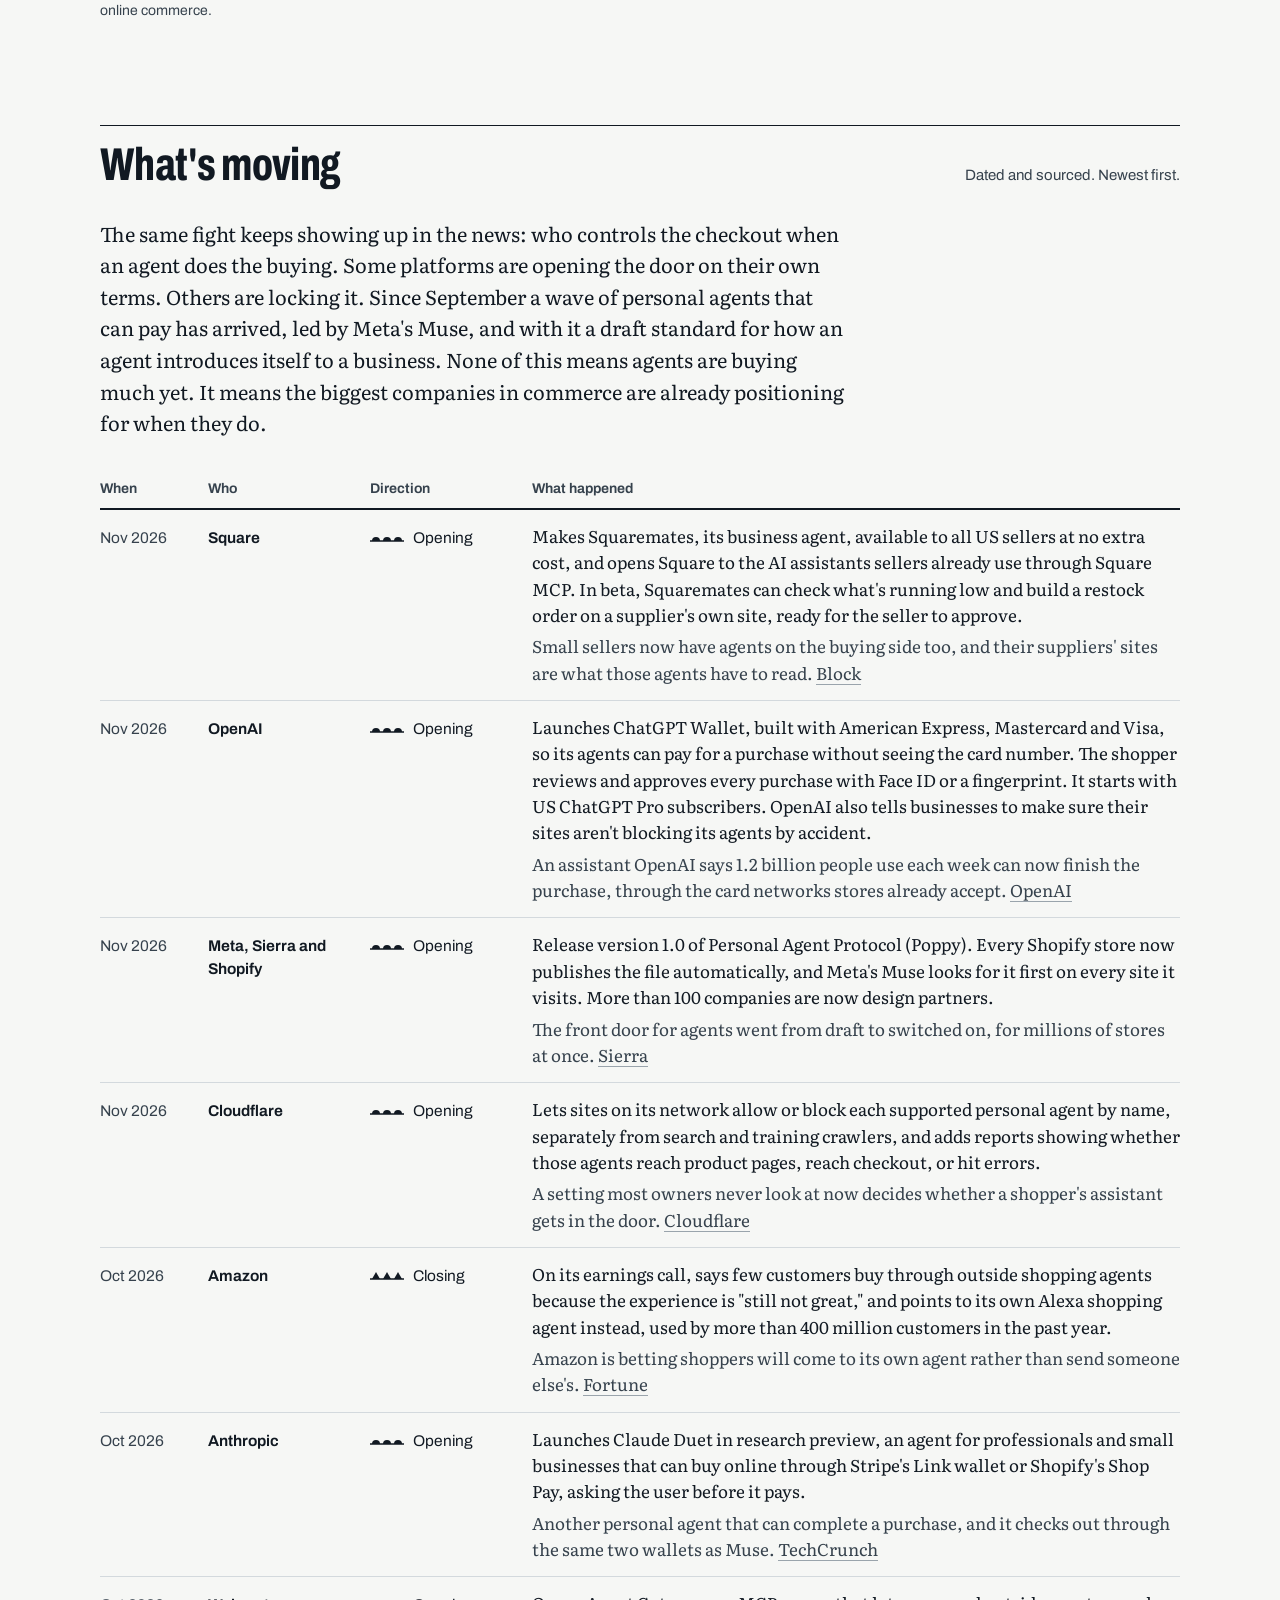
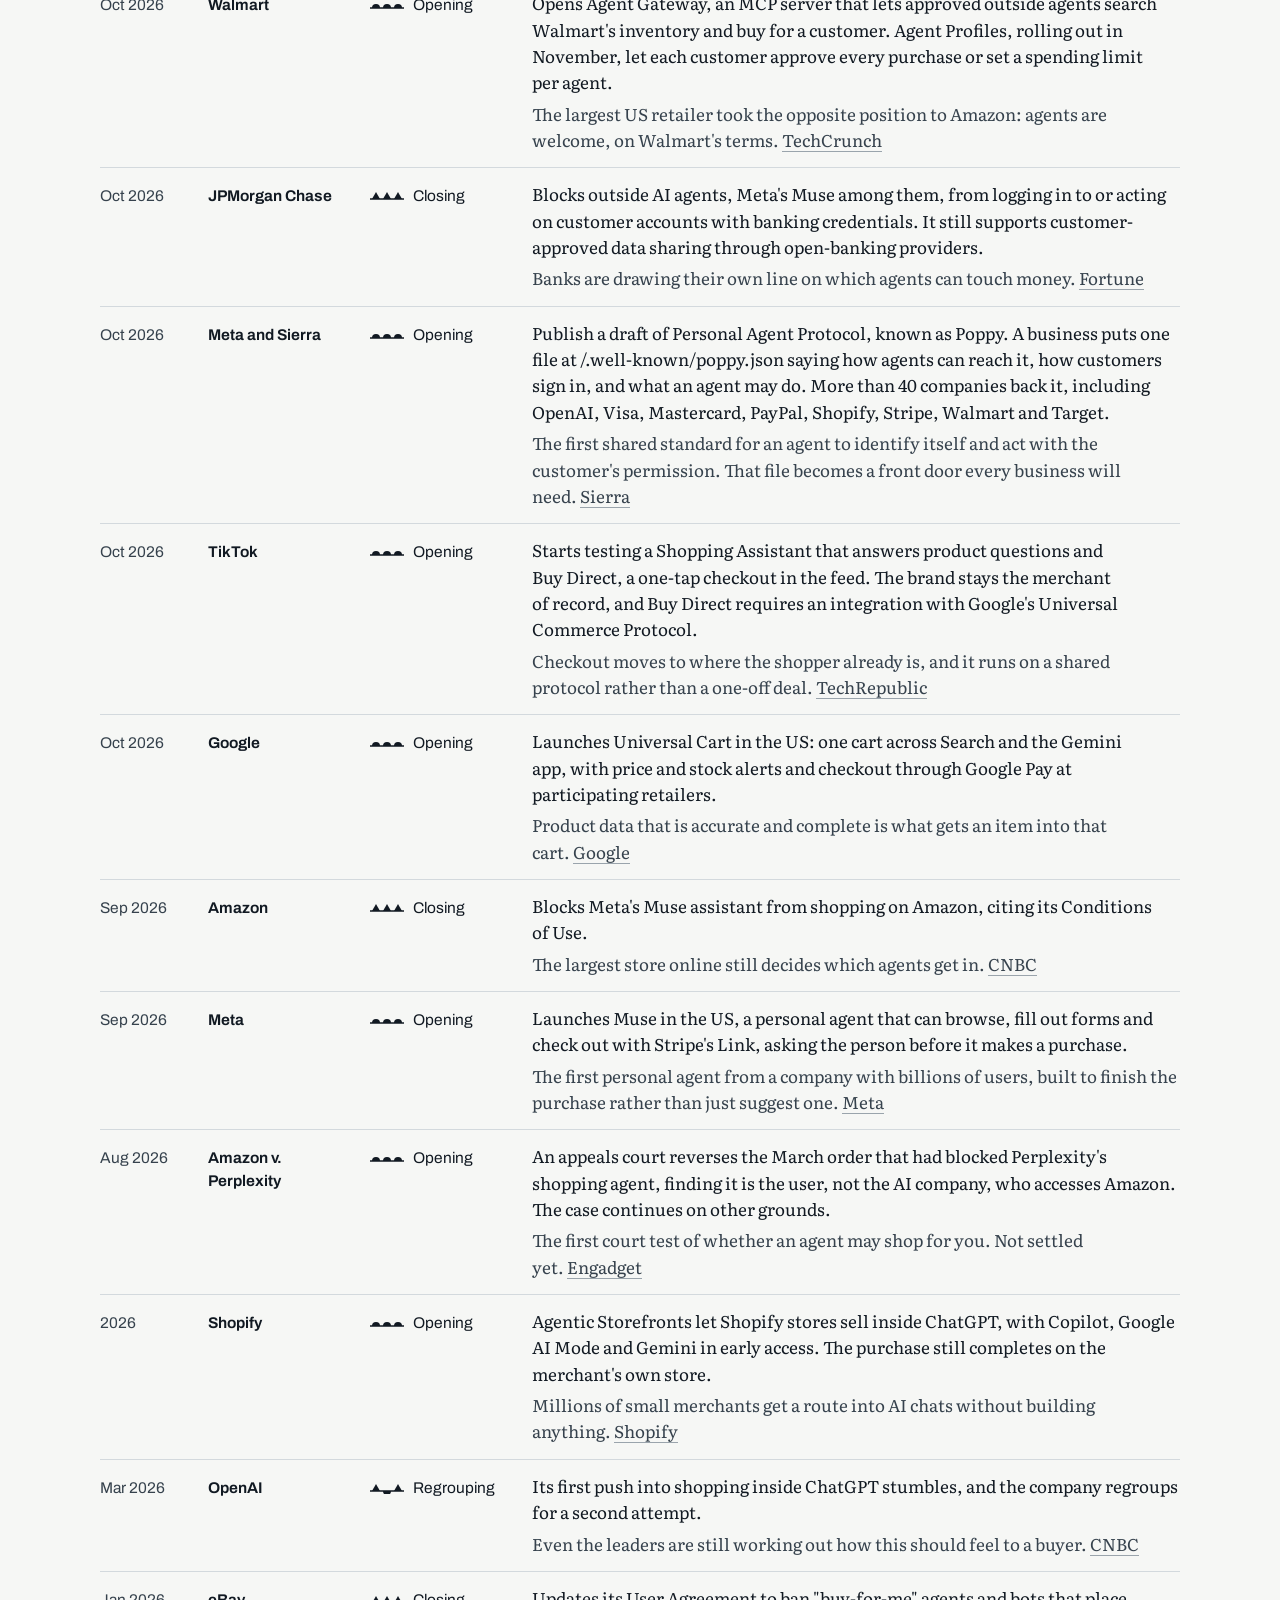
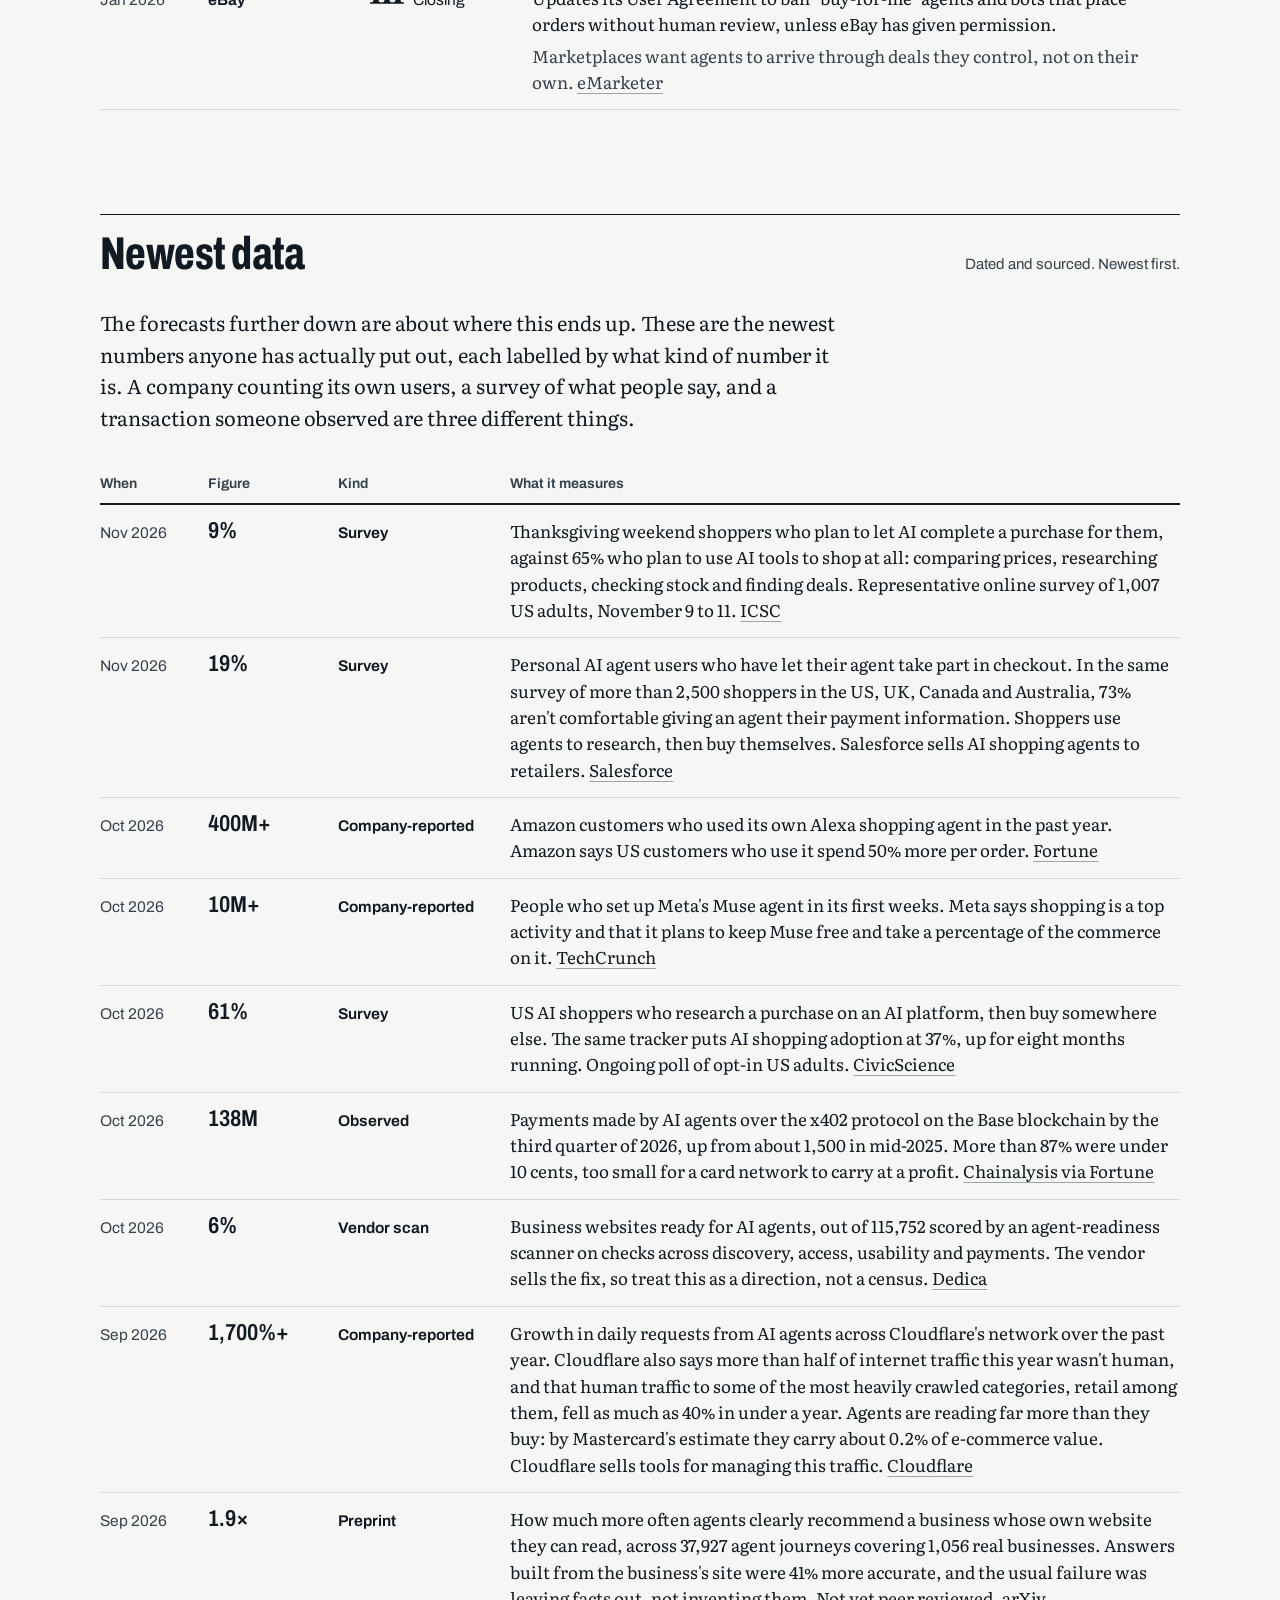
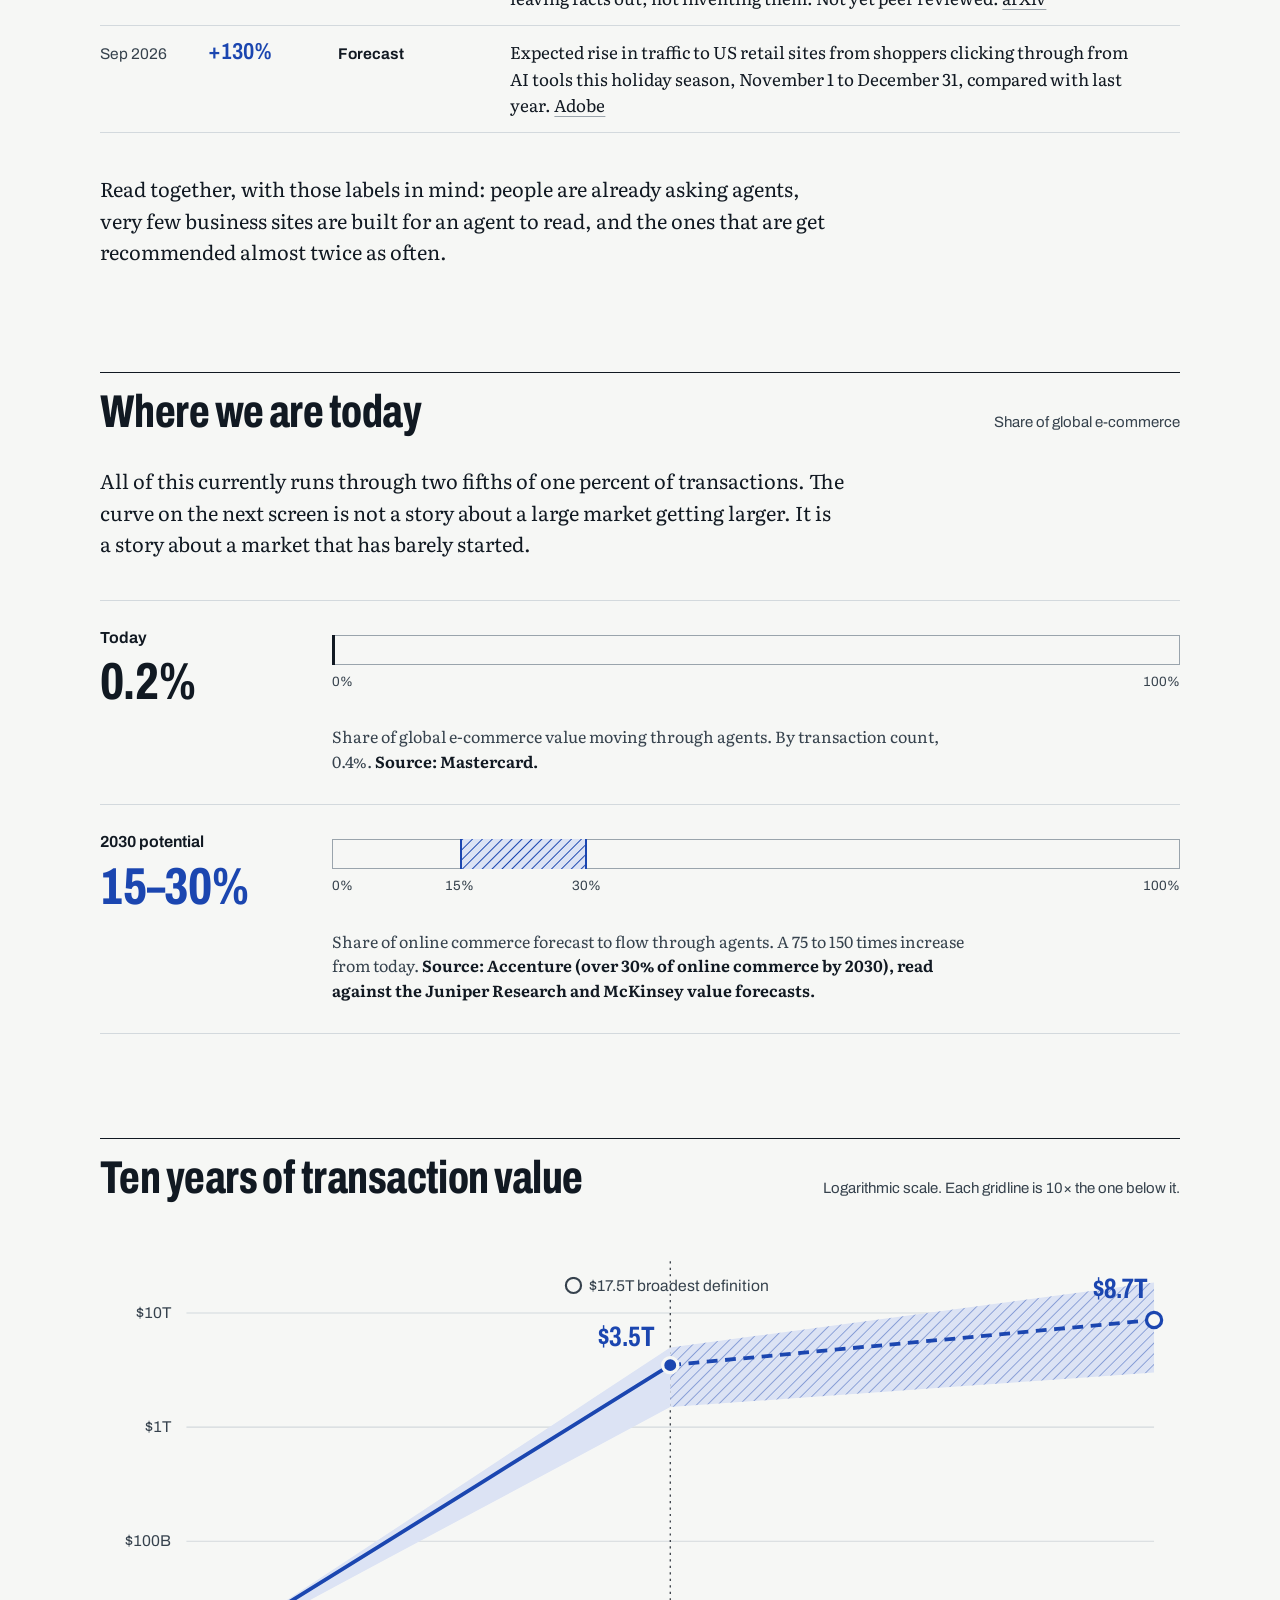
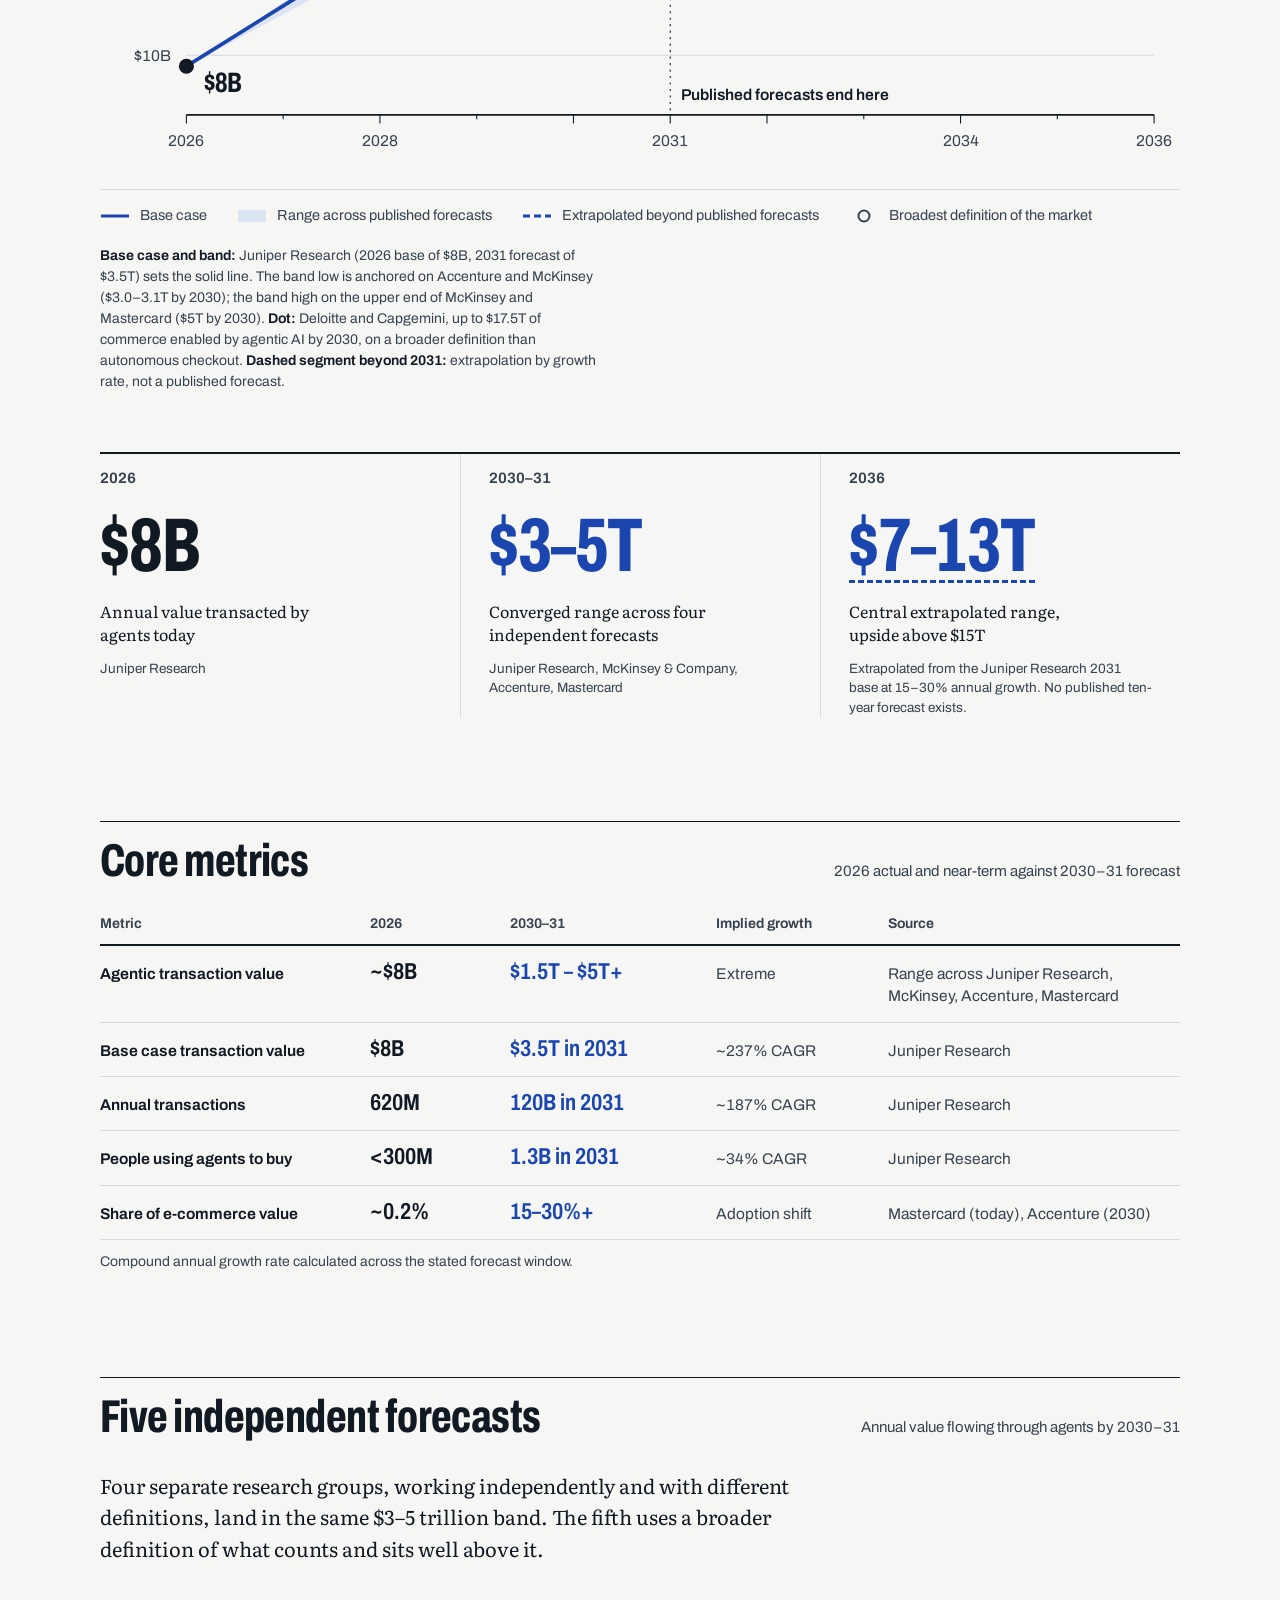
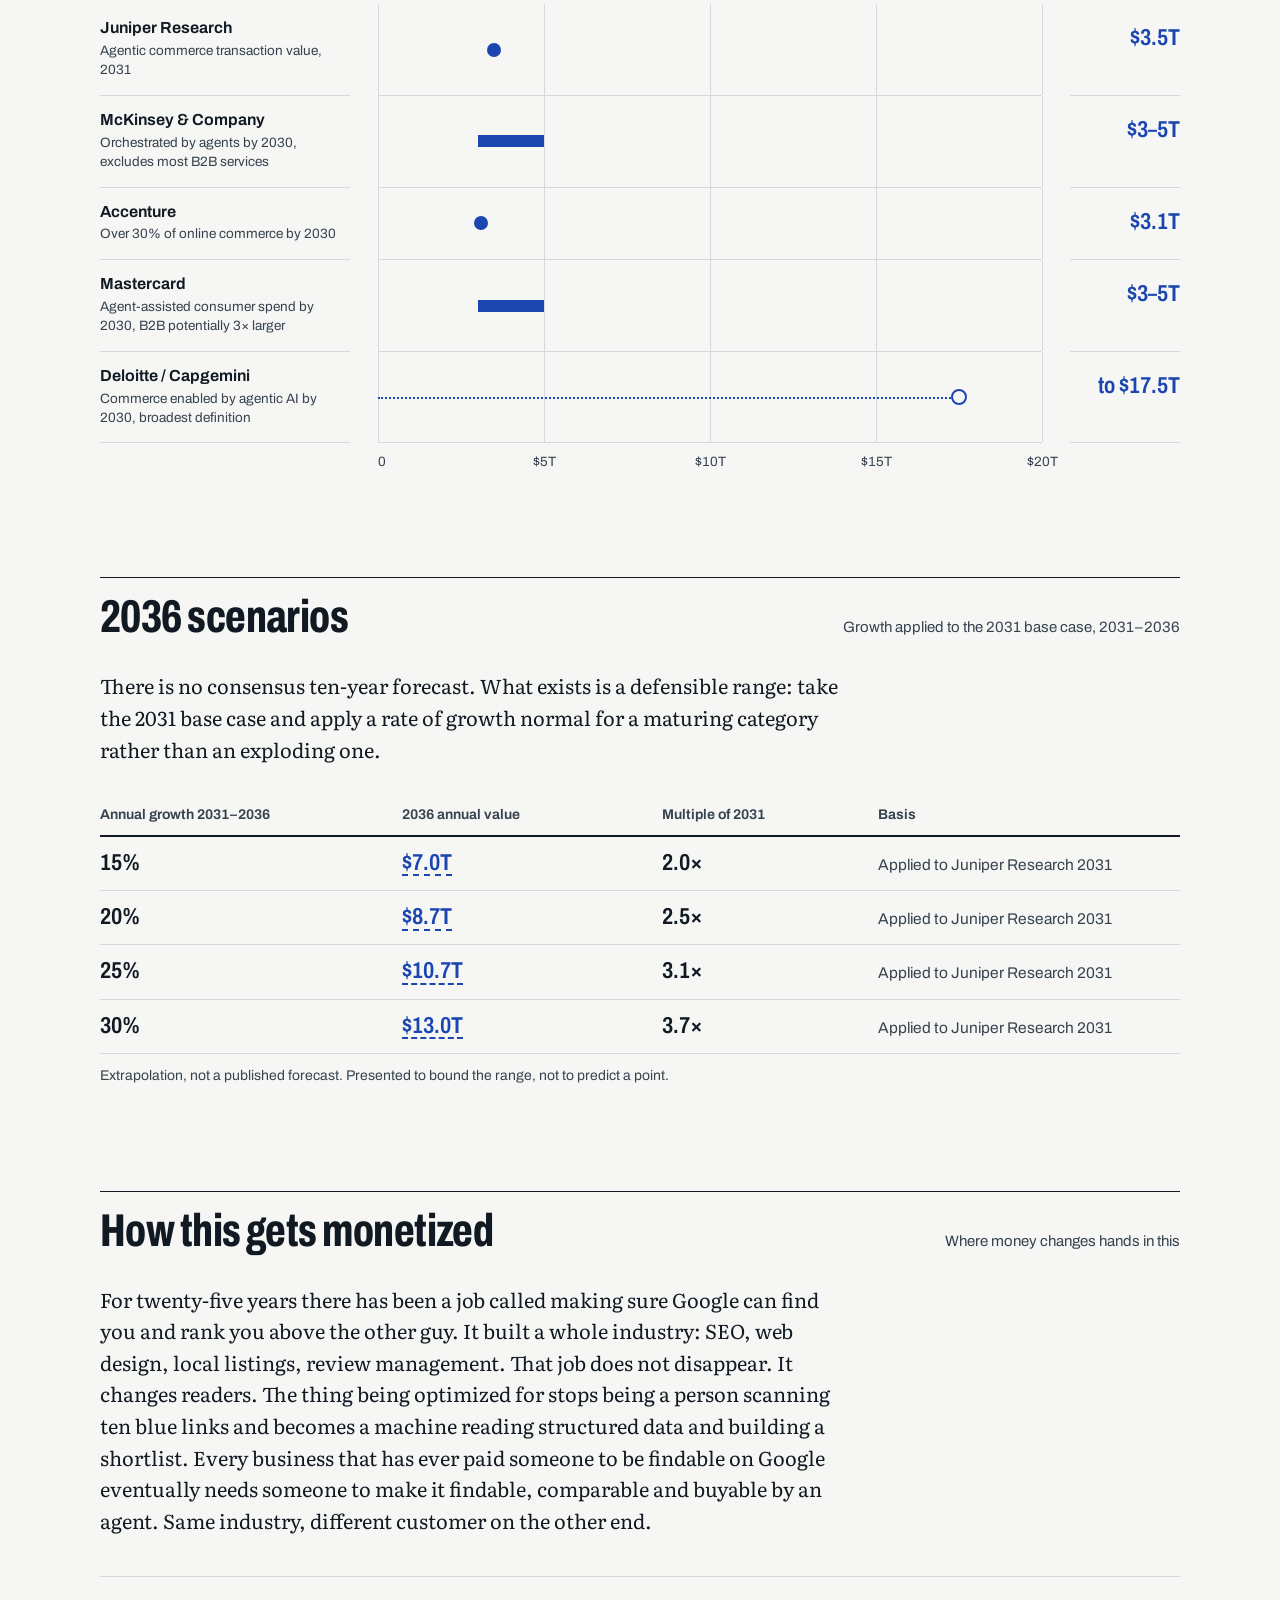
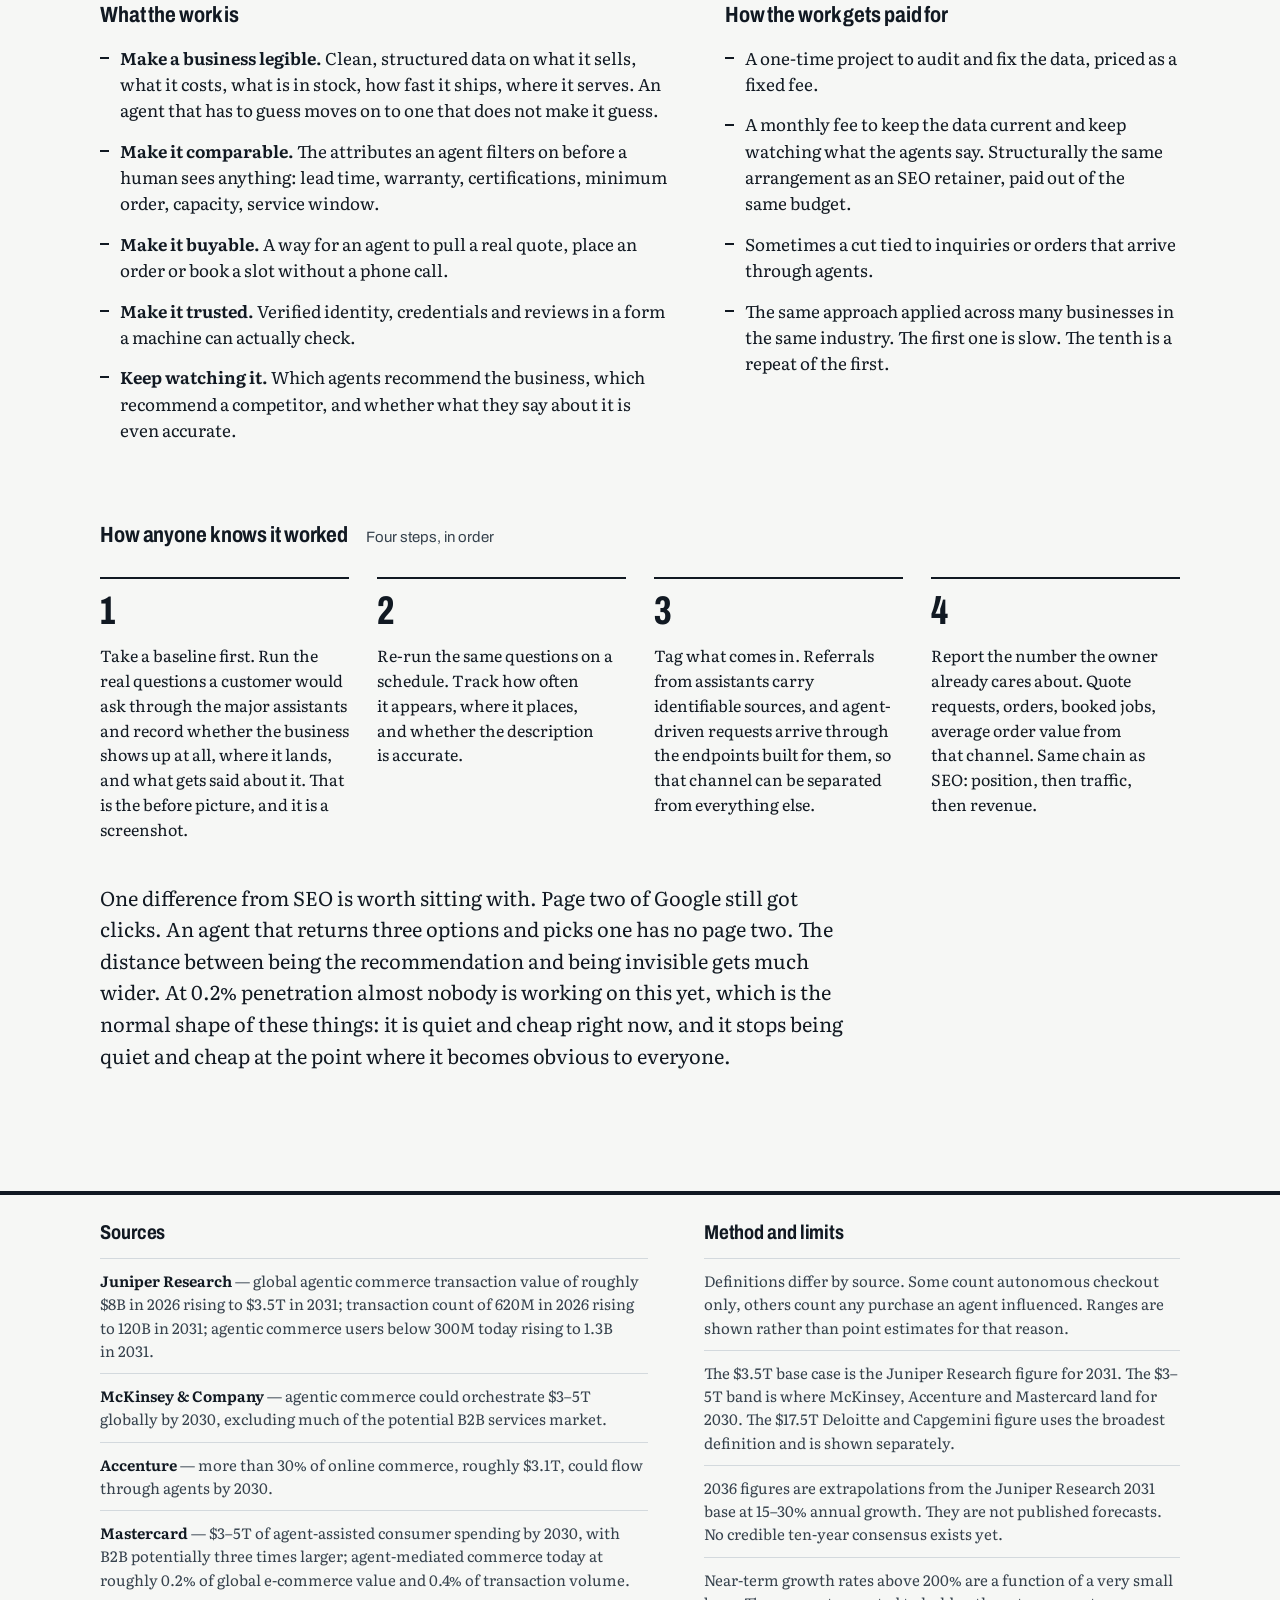
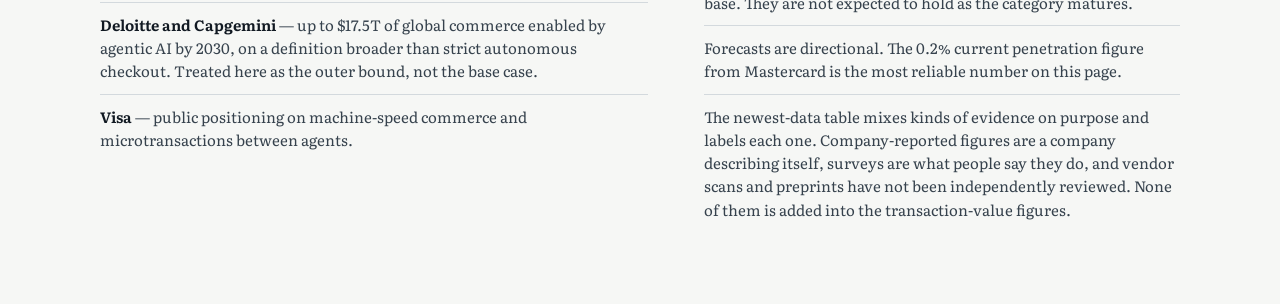
==== commit 0fe84a29: "Add ICSC Thanksgiving survey to Newest data Co-Authored-By: Claude Opus 5.5 <noreply@anthropic.com> " ====
--- a/index.html
+++ b/index.html
@@ -809,6 +809,9 @@
     close:"Read together, with those labels in mind: people are already asking agents, very few business sites are built for an agent to read, and the ones that are get recommended almost twice as often."
   },
   evidence:[
+    { date:"Nov 2026", fig:"9%", kind:"Survey",
+      what:"Thanksgiving weekend shoppers who plan to let AI complete a purchase for them, against 65% who plan to use AI tools to shop at all: comparing prices, researching products, checking stock and finding deals. Representative online survey of 1,007 US adults, November 9 to 11.",
+      src:"ICSC", url:"https://www.businesswire.com/news/home/20261118571077/en/" },
     { date:"Nov 2026", fig:"19%", kind:"Survey",
       what:"Personal AI agent users who have let their agent take part in checkout. In the same survey of more than 2,500 shoppers in the US, UK, Canada and Australia, 73% aren't comfortable giving an agent their payment information. Shoppers use agents to research, then buy themselves. Salesforce sells AI shopping agents to retailers.",
       src:"Salesforce", url:"https://www.salesforce.com/news/stories/ai-first-holiday/" },
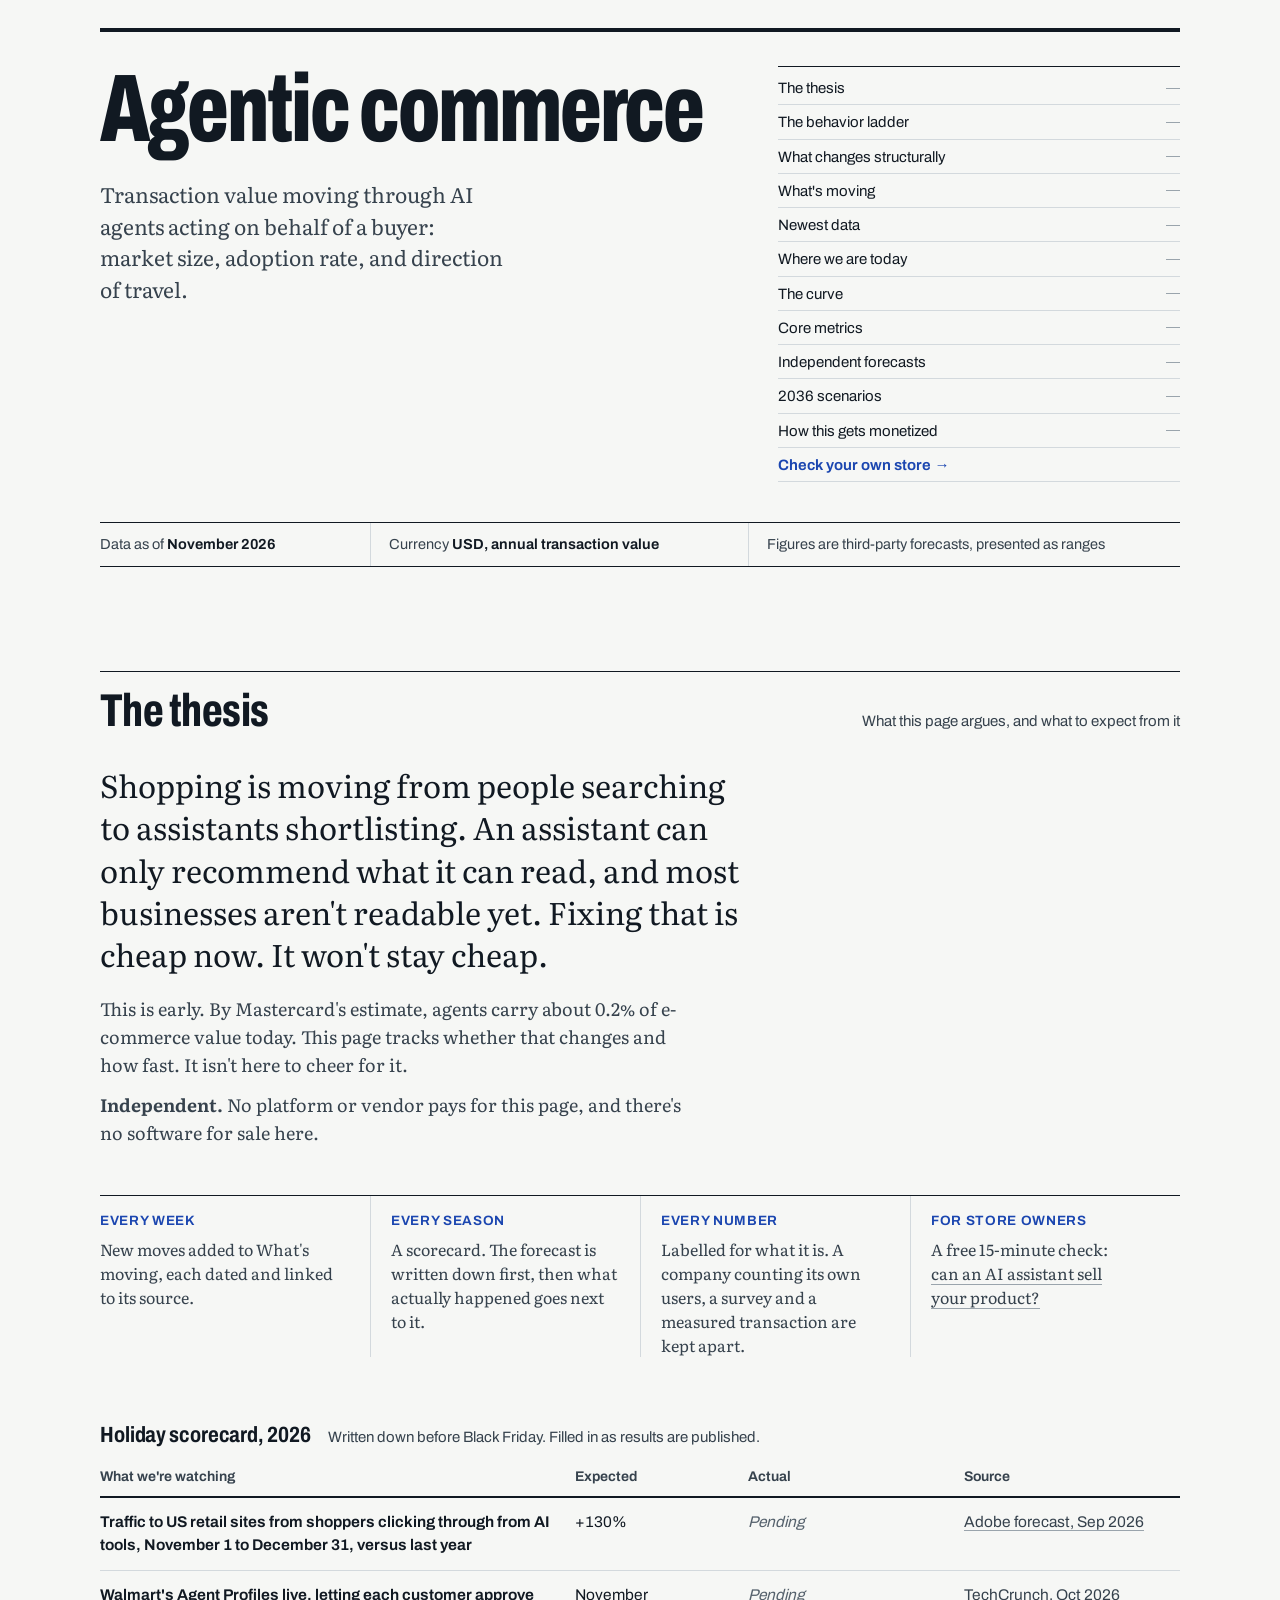
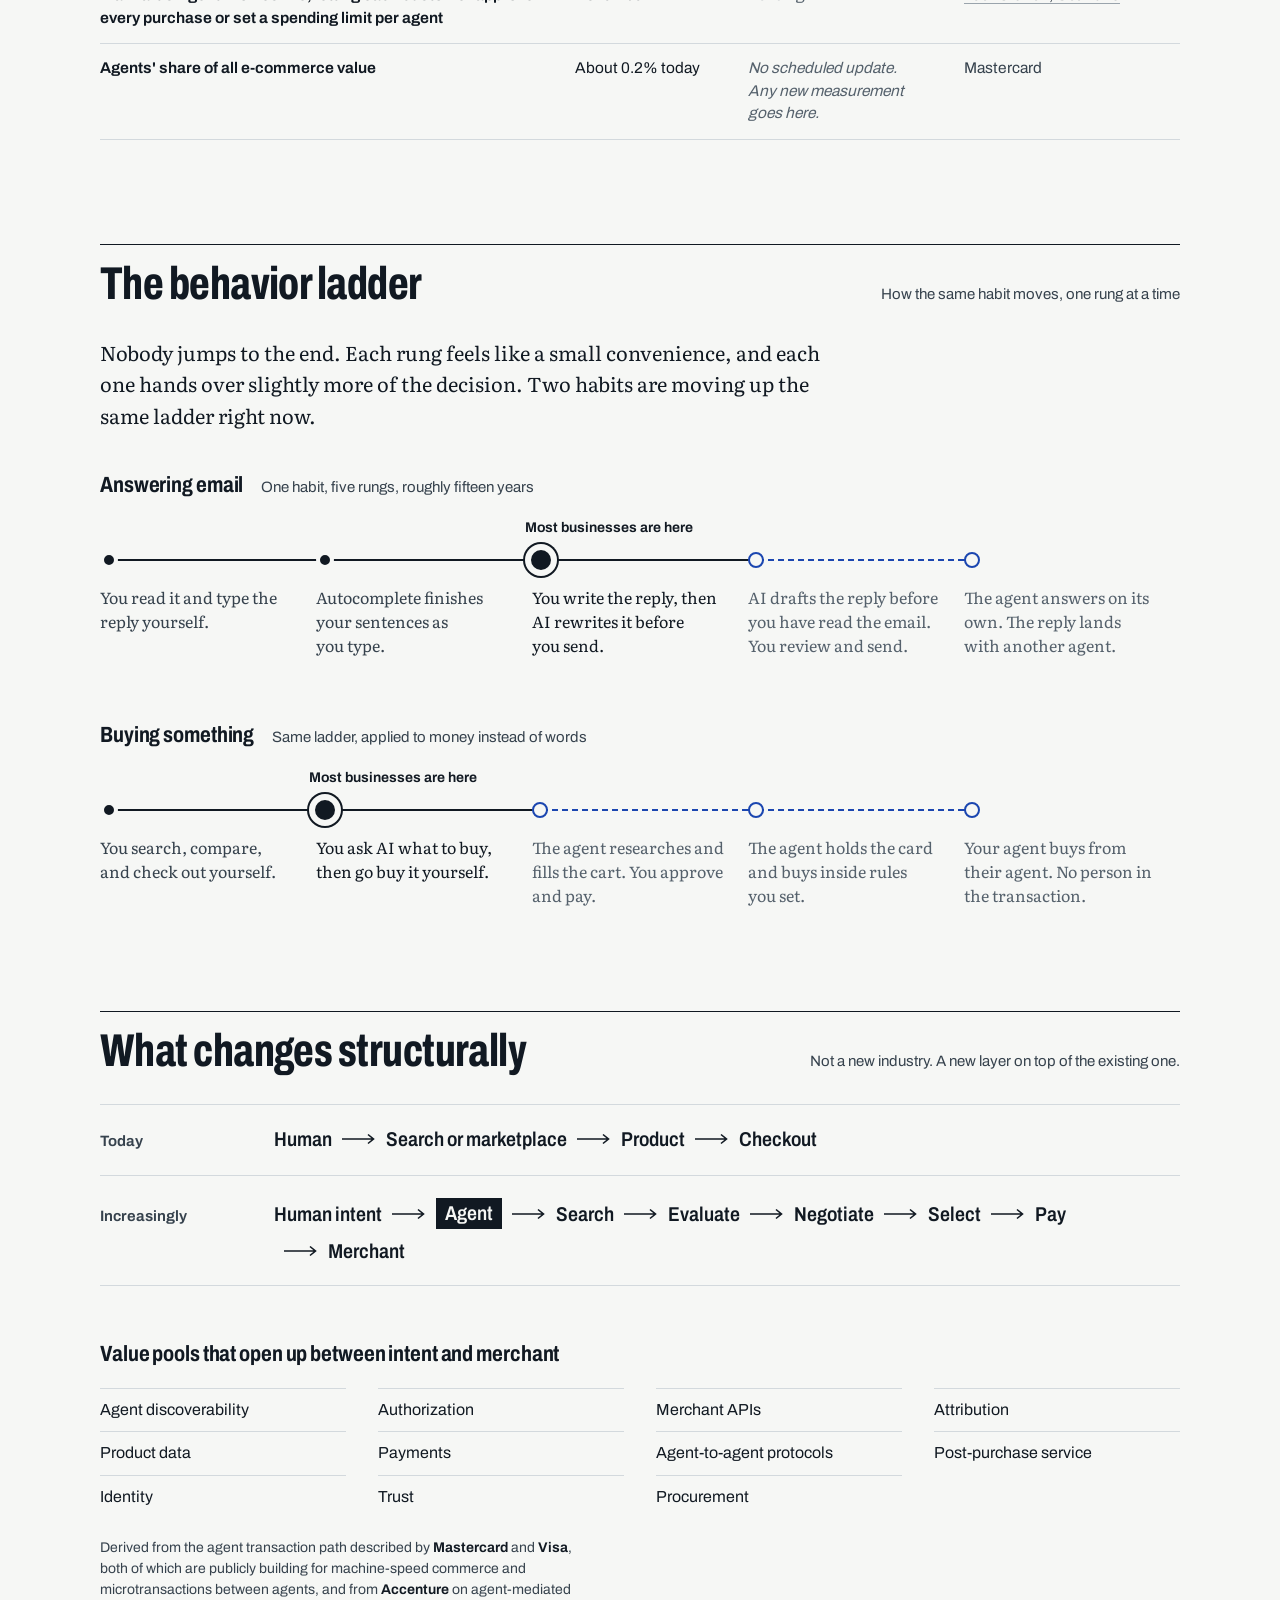
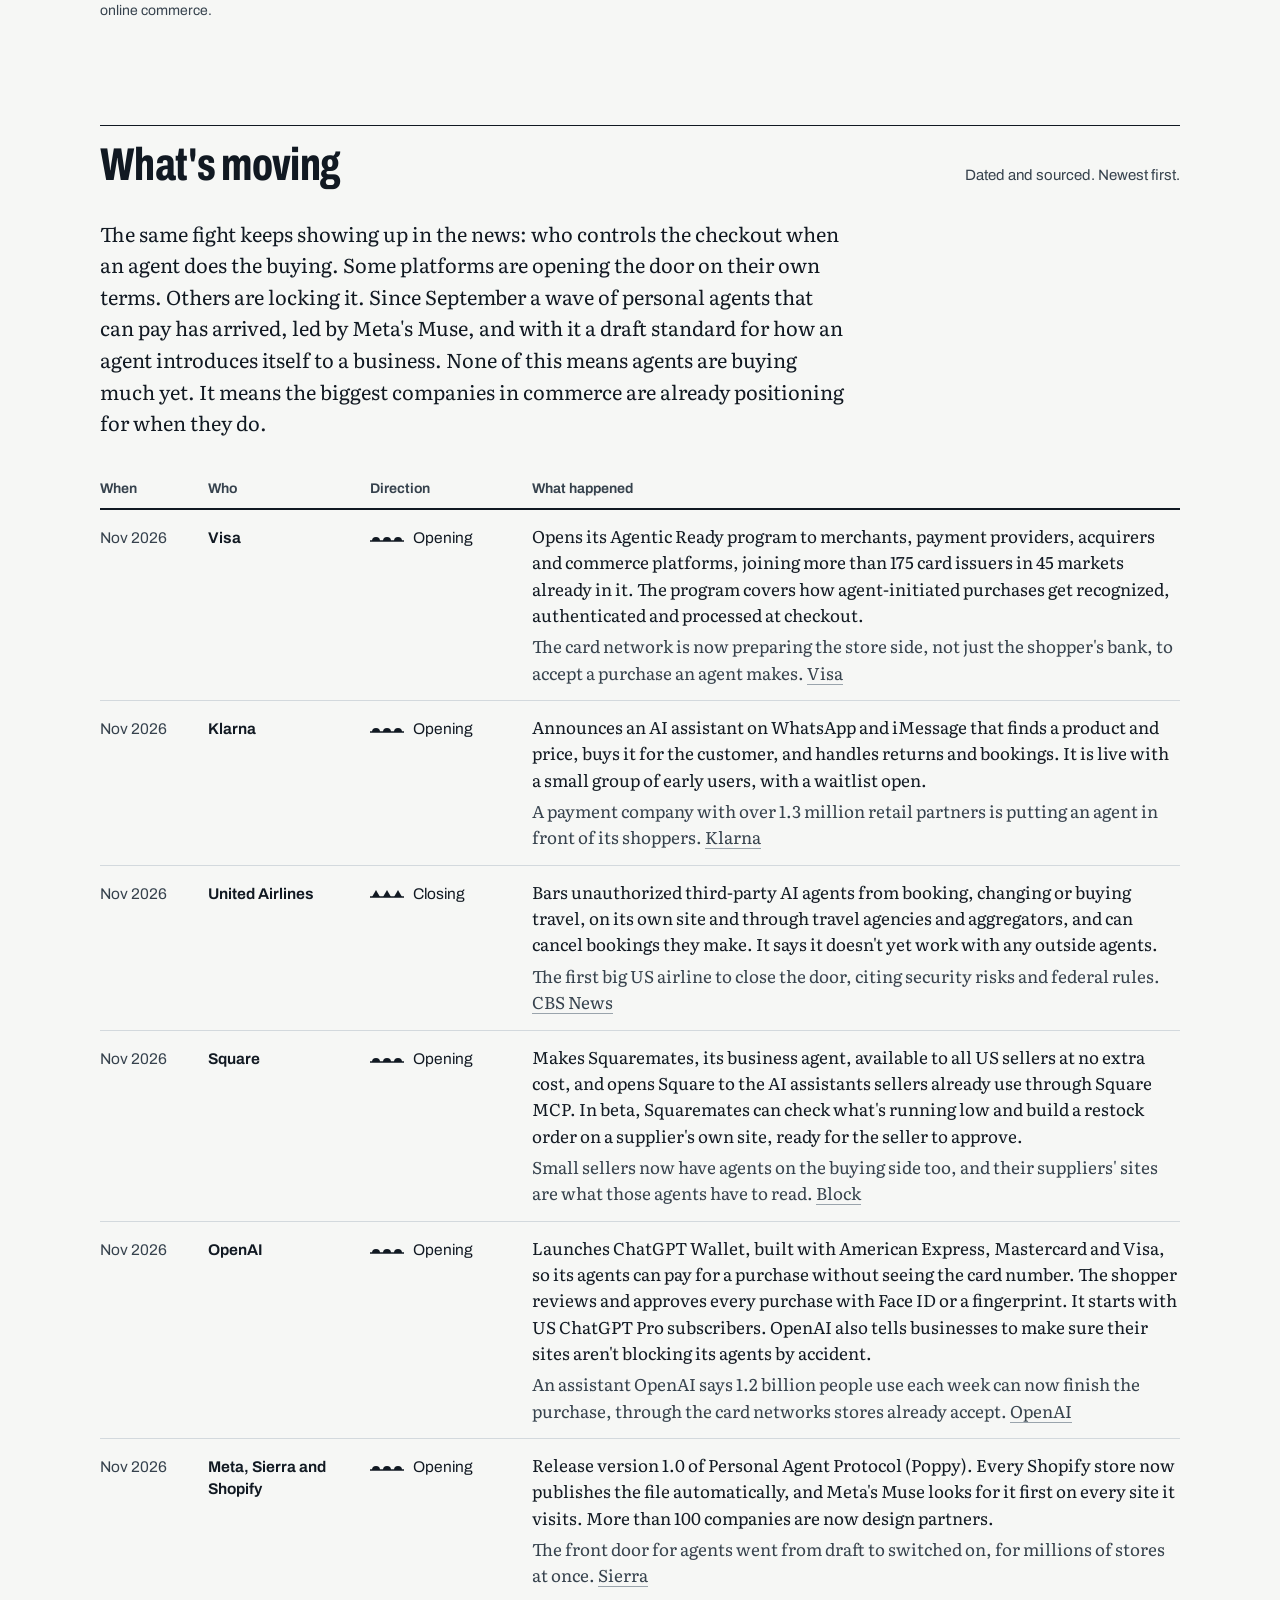
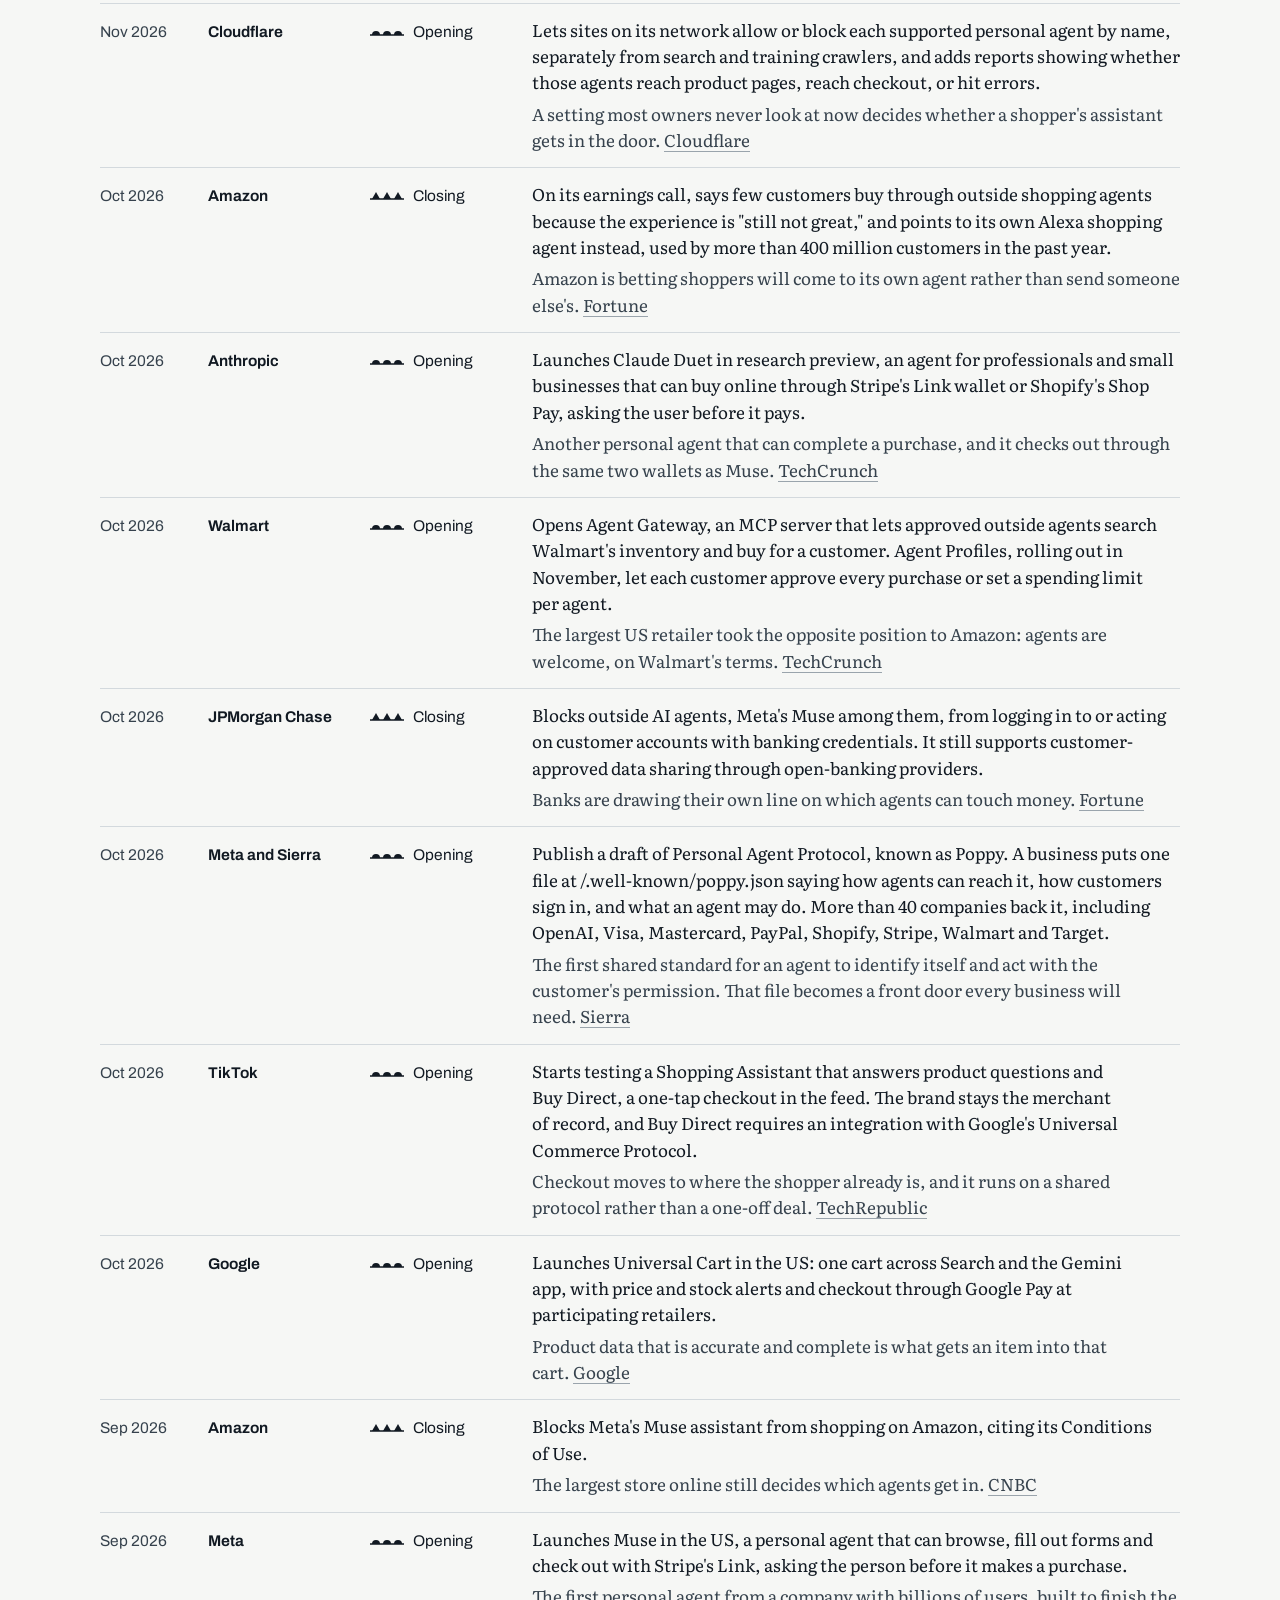
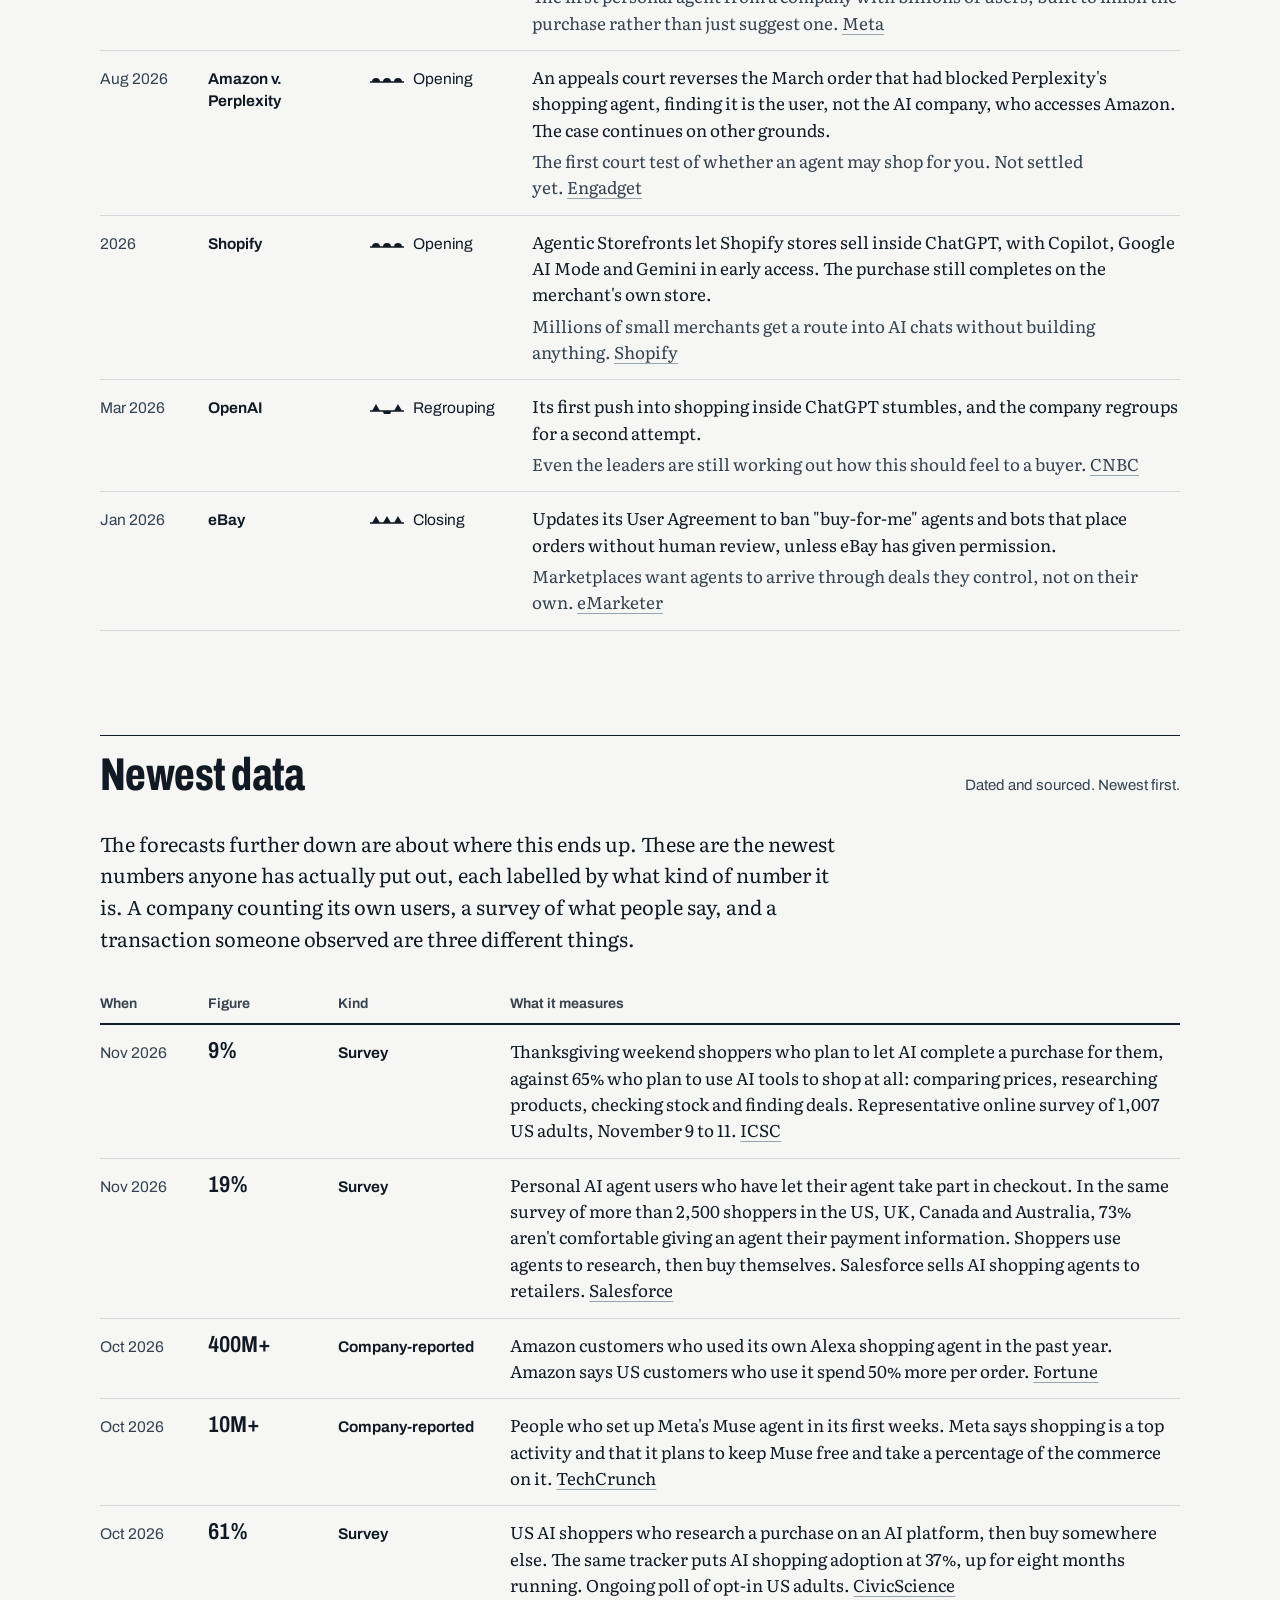
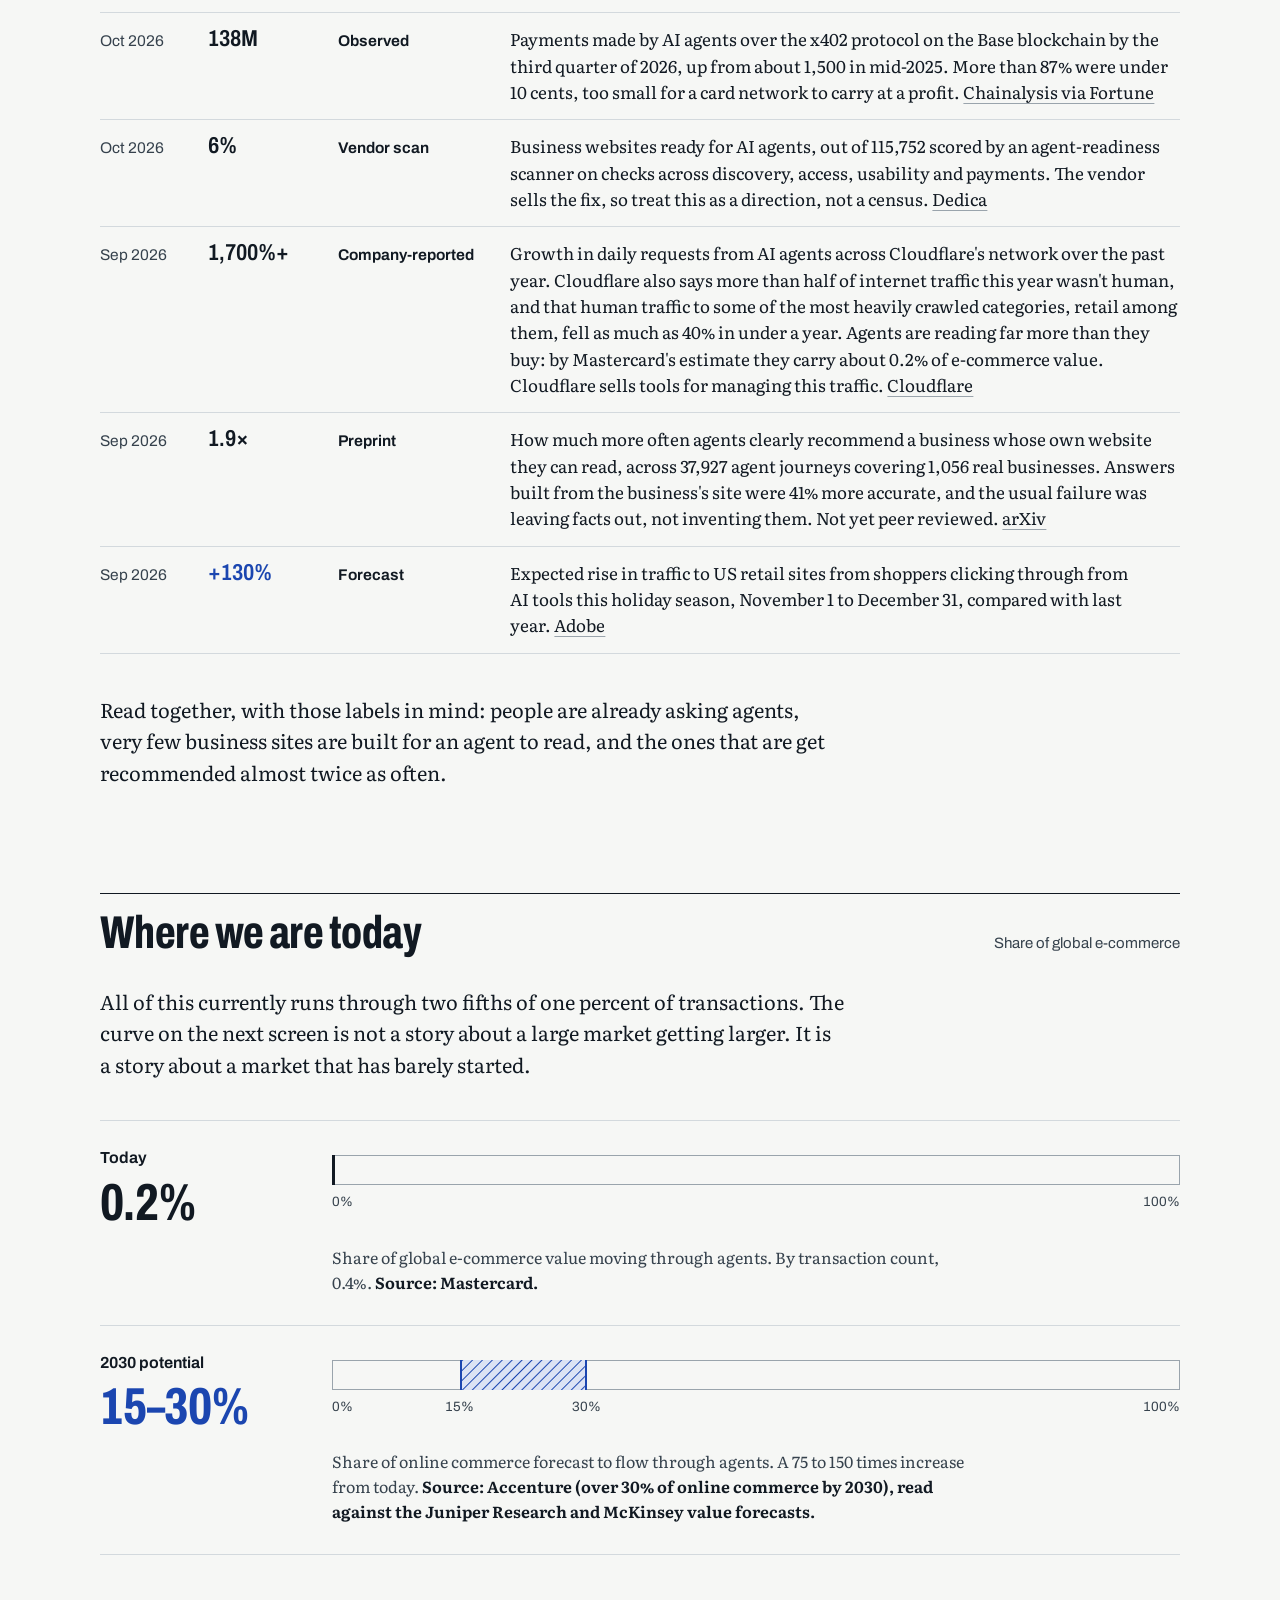
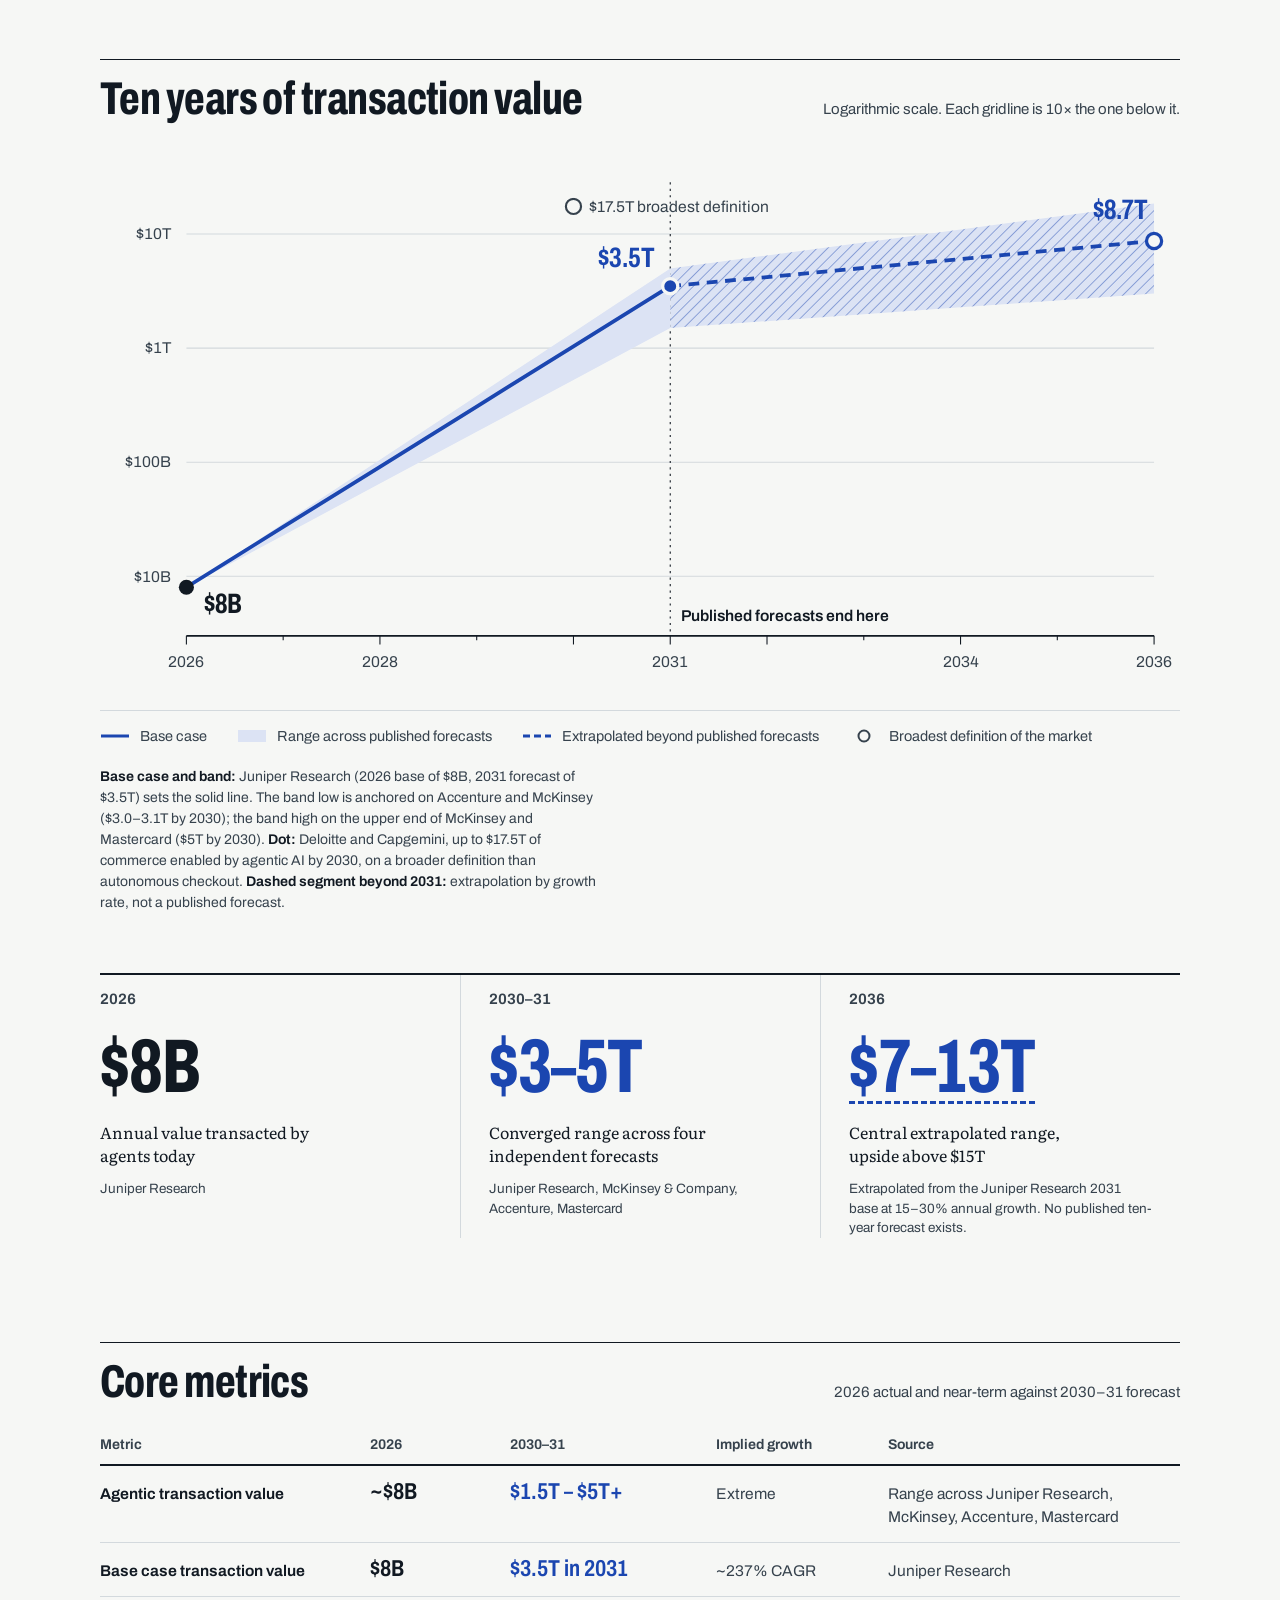
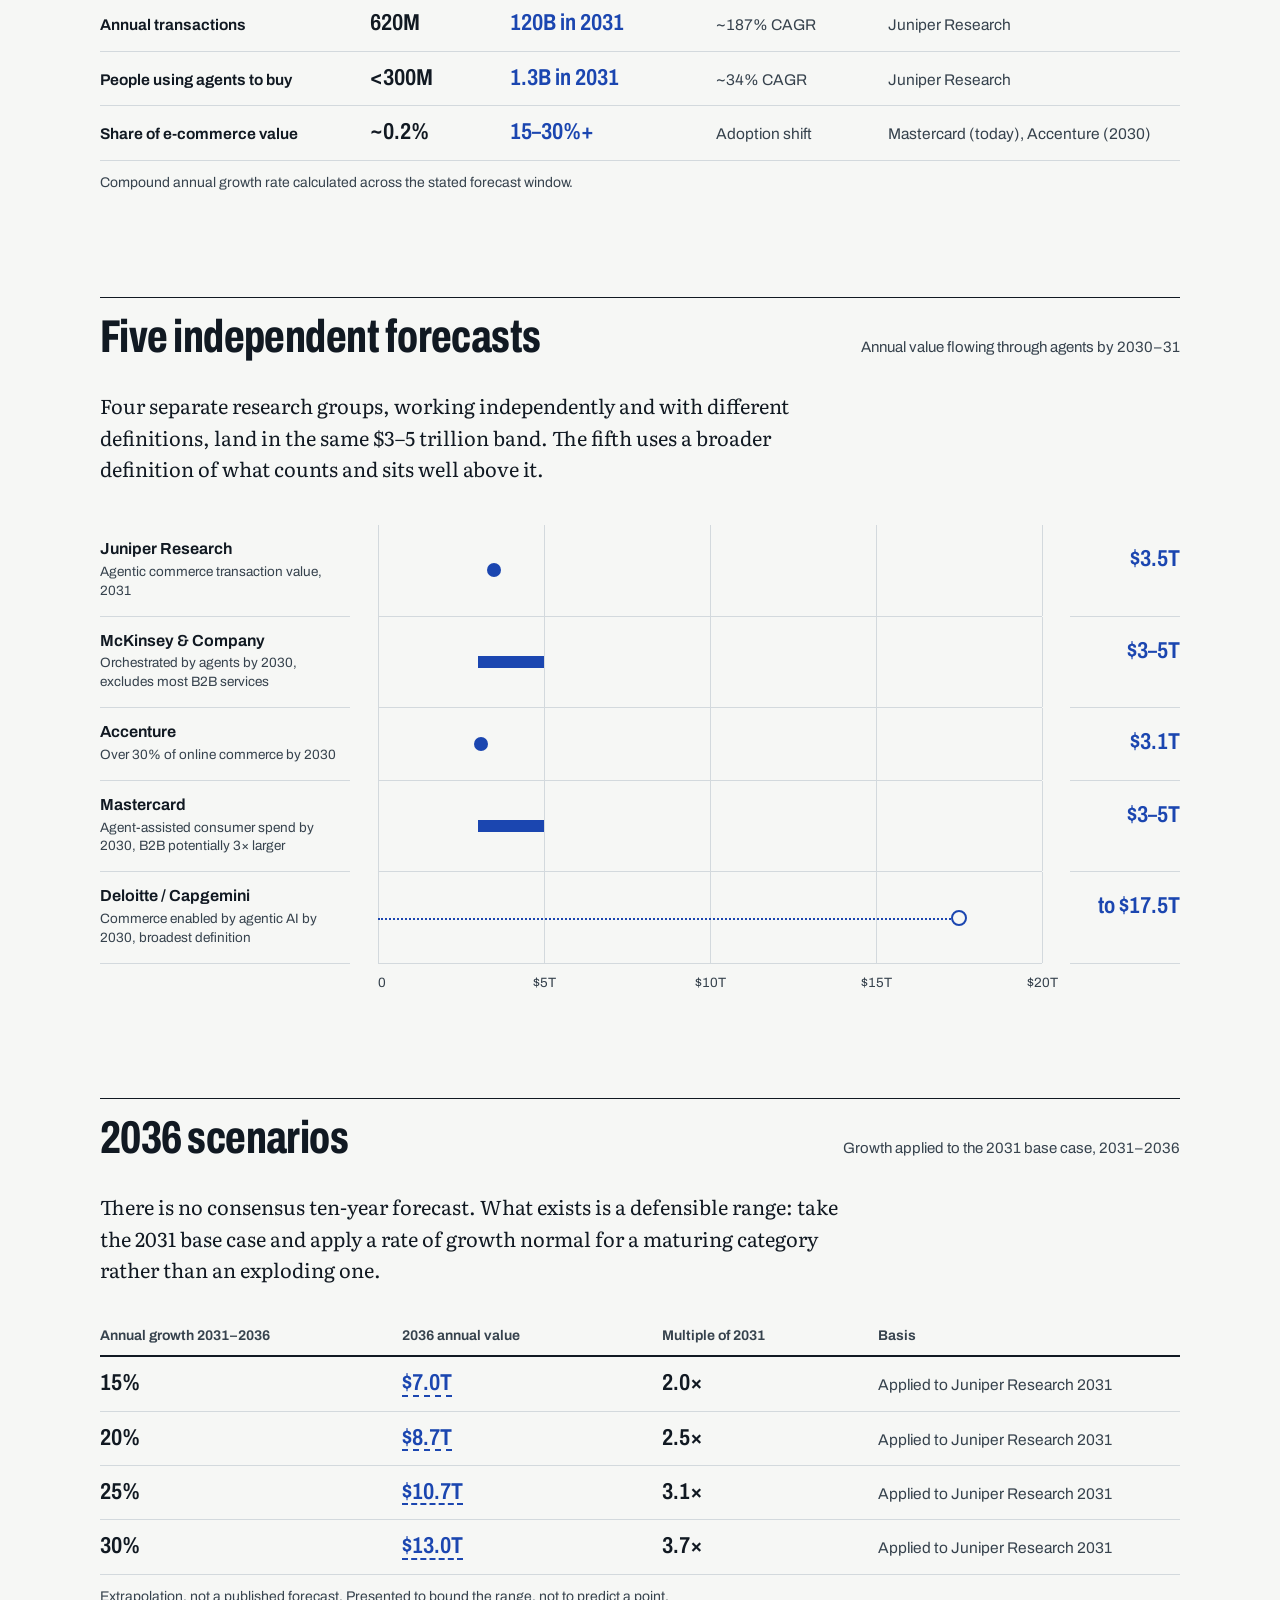
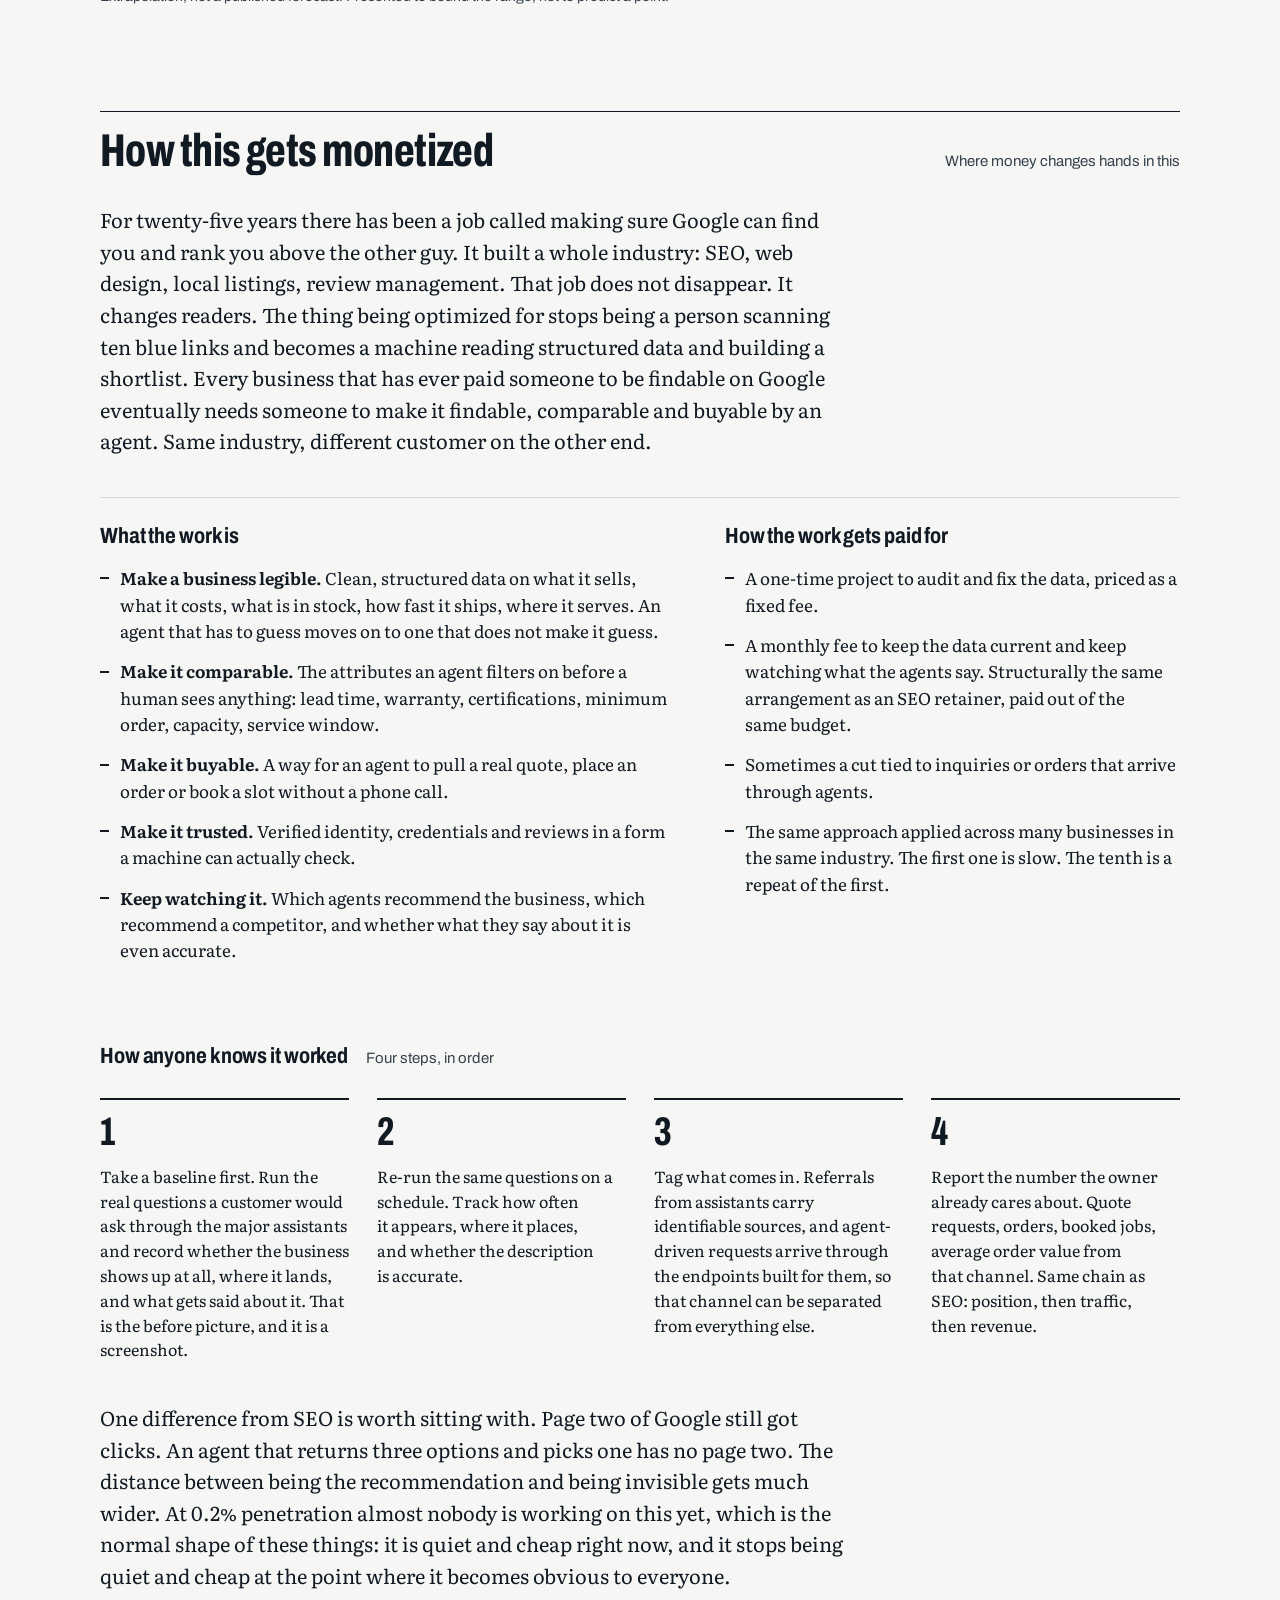
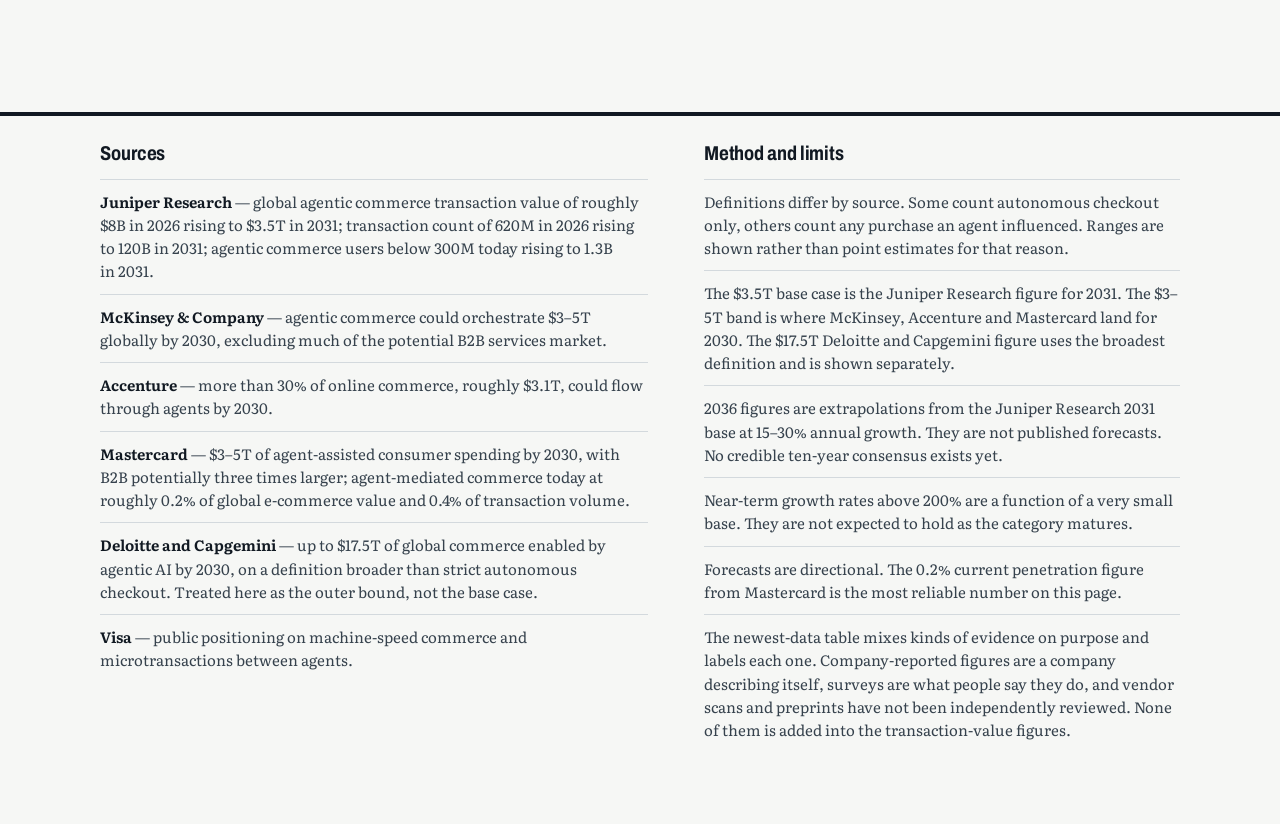
==== commit 84735a6e: "Signals: week of Nov 22 - Visa opens Agentic Ready to merchants and acquirers (Nov 18). - Klarna ann" ====
--- a/index.html
+++ b/index.html
@@ -730,6 +730,18 @@
     note:"Dated and sourced. Newest first."
   },
   signals:[
+    { date:"Nov 2026", who:"Visa", dir:"Opening",
+      what:"Opens its Agentic Ready program to merchants, payment providers, acquirers and commerce platforms, joining more than 175 card issuers in 45 markets already in it. The program covers how agent-initiated purchases get recognized, authenticated and processed at checkout.",
+      why:"The card network is now preparing the store side, not just the shopper's bank, to accept a purchase an agent makes.",
+      src:"Visa", url:"https://usa.visa.com/about-visa/newsroom/press-releases.releaseId.22986.html" },
+    { date:"Nov 2026", who:"Klarna", dir:"Opening",
+      what:"Announces an AI assistant on WhatsApp and iMessage that finds a product and price, buys it for the customer, and handles returns and bookings. It is live with a small group of early users, with a waitlist open.",
+      why:"A payment company with over 1.3 million retail partners is putting an agent in front of its shoppers.",
+      src:"Klarna", url:"https://www.klarna.com/international/press/from-returns-to-restaurant-bookings-klarnas-ai-assistant-finds-the-best-product-and-price-buys-it-for-you-and-you-dont-pay-until-it-arrives/" },
+    { date:"Nov 2026", who:"United Airlines", dir:"Closing",
+      what:"Bars unauthorized third-party AI agents from booking, changing or buying travel, on its own site and through travel agencies and aggregators, and can cancel bookings they make. It says it doesn't yet work with any outside agents.",
+      why:"The first big US airline to close the door, citing security risks and federal rules.",
+      src:"CBS News", url:"https://www.cbsnews.com/news/united-airlines-bans-ai-agents-booking-flights/" },
     { date:"Nov 2026", who:"Square", dir:"Opening",
       what:"Makes Squaremates, its business agent, available to all US sellers at no extra cost, and opens Square to the AI assistants sellers already use through Square MCP. In beta, Squaremates can check what's running low and build a restock order on a supplier's own site, ready for the seller to approve.",
       why:"Small sellers now have agents on the buying side too, and their suppliers' sites are what those agents have to read.",
